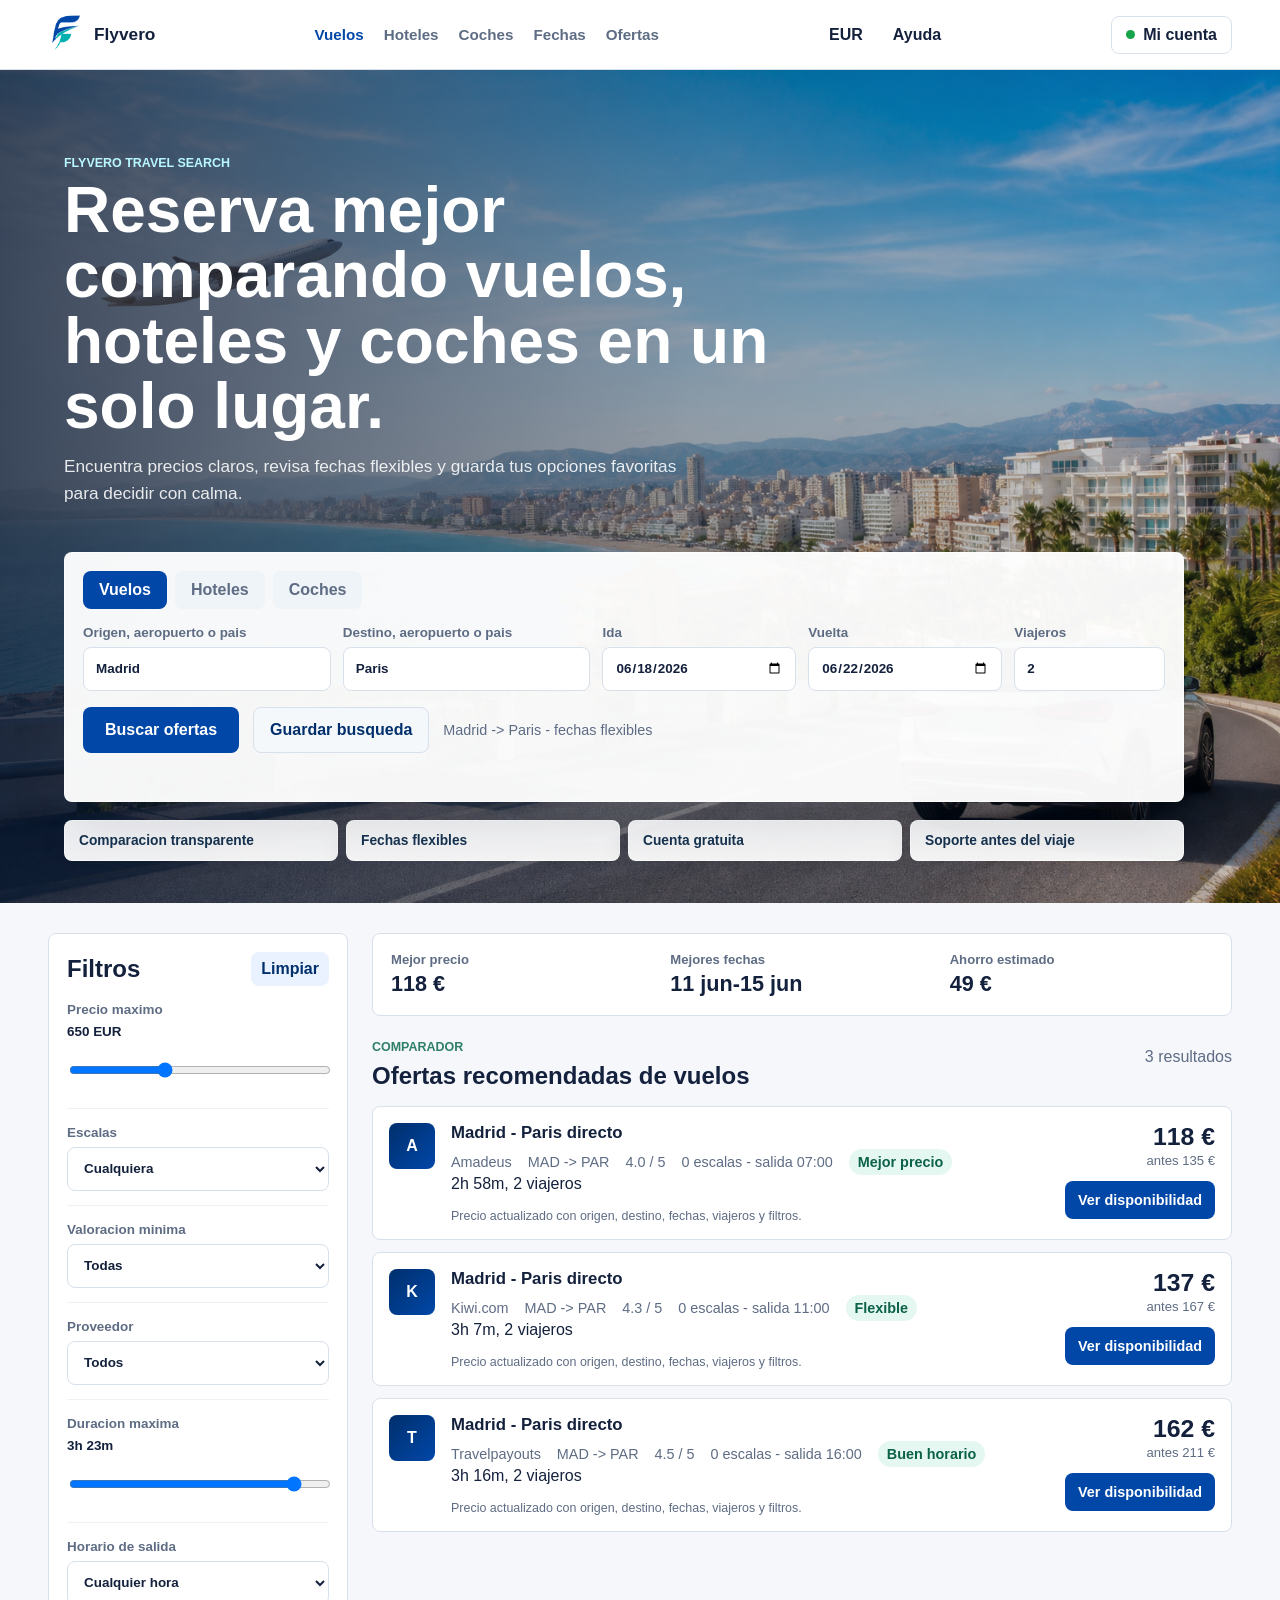
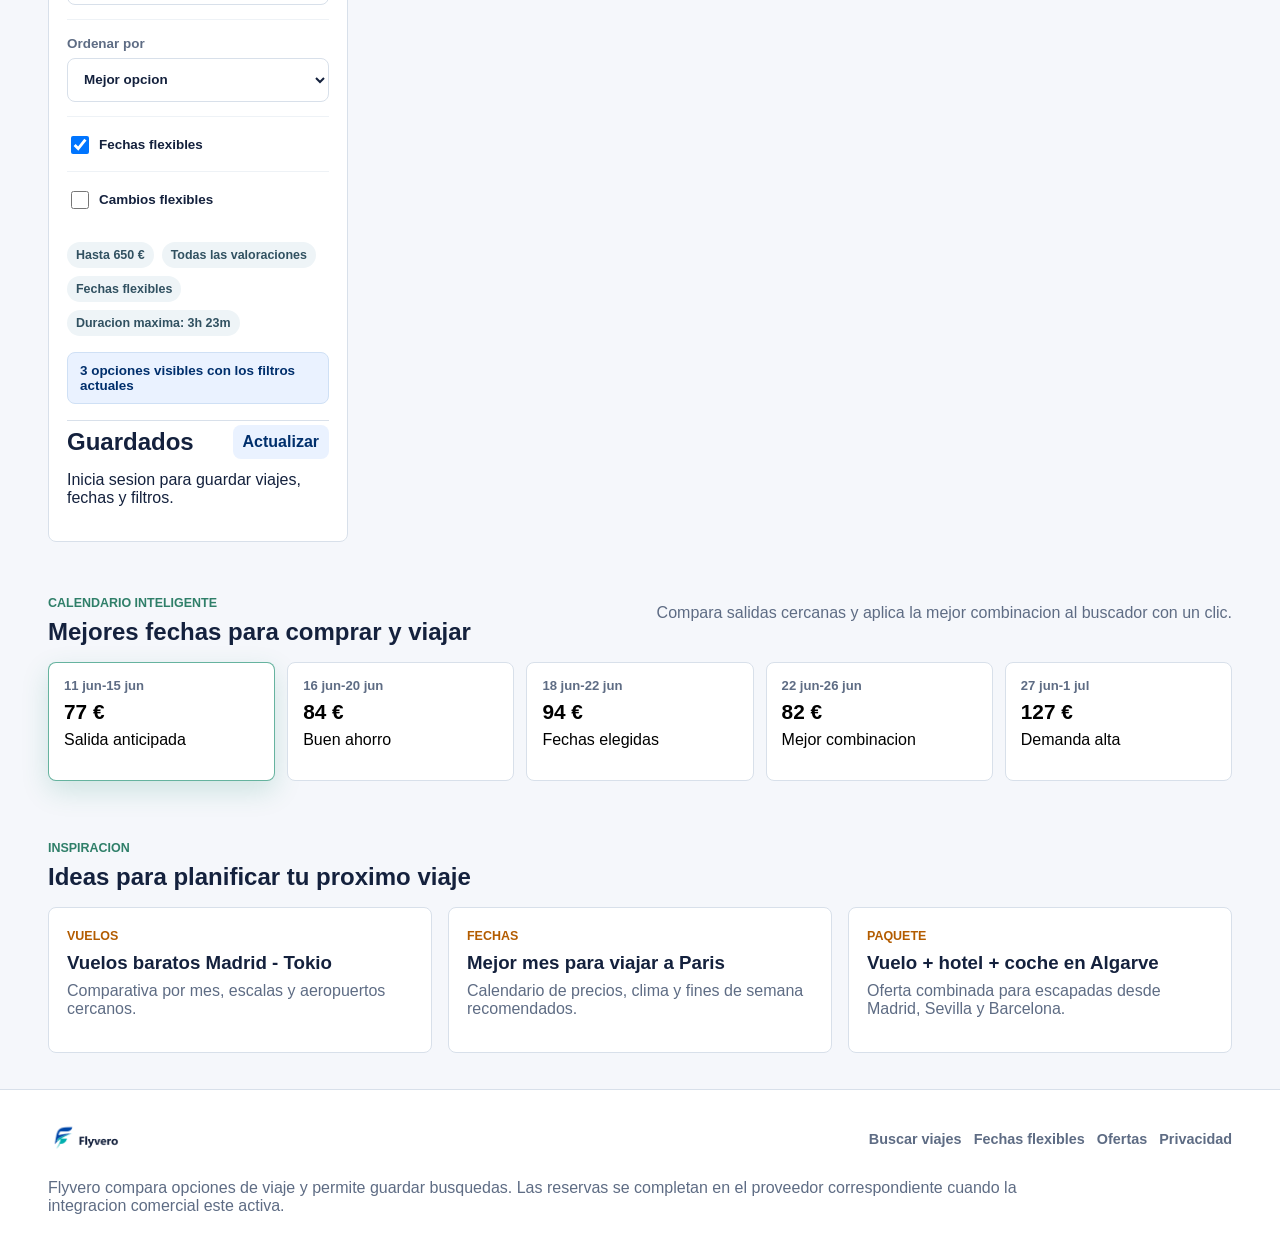
==== Web Vuelos, coches, hoteles/index.html @ 0cff1429 "Add files via upload" ====
<!doctype html>
<html lang="es">
  <head>
    <meta charset="UTF-8" />
    <meta name="viewport" content="width=device-width, initial-scale=1.0" />
    <meta
      name="description"
      content="Flyvero compara vuelos, hoteles y coches para encontrar buenas fechas, precios claros y opciones flexibles desde Espana."
    />
    <title>Flyvero | Vuelos, hoteles y coches</title>
    <link rel="icon" href="assets/flyvero-mark.png" type="image/png" />
    <link rel="stylesheet" href="styles.css" />
  </head>
  <body>
    <header class="app-header">
      <a class="brand" href="#" aria-label="Flyvero inicio">
        <img class="brand-mark-img" src="assets/flyvero-mark.png" alt="" aria-hidden="true" />
        <span>Flyvero</span>
      </a>
      <nav class="top-nav" aria-label="Navegacion principal">
        <a href="#buscador" data-nav-product="flight">Vuelos</a>
        <a href="#buscador" data-nav-product="hotel">Hoteles</a>
        <a href="#buscador" data-nav-product="car">Coches</a>
        <a href="#fechas">Fechas</a>
        <a href="#guias">Ofertas</a>
      </nav>
      <div class="header-tools" aria-label="Opciones">
        <button class="header-tool" type="button">EUR</button>
        <button class="header-tool" type="button">Ayuda</button>
      </div>
      <div class="auth-actions" id="authActions">
        <button class="account-button" type="button" id="loginOpen" aria-label="Abrir mi cuenta">
          <span class="account-dot"></span>
          Mi cuenta
        </button>
        <button class="partner-link auth-button" type="button" id="registerOpen" hidden>Crear cuenta</button>
      </div>
      <div class="user-menu" id="userMenu" hidden>
        <span id="userName"></span>
        <button class="ghost-button" type="button" id="logoutButton">Salir</button>
      </div>
    </header>

    <main>
      <section class="search-hero" id="buscador">
        <img src="assets/travel-hero.png" alt="Vista de viaje con ciudad costera, aeropuerto y carretera" />
        <div class="hero-overlay">
          <p class="eyebrow">Flyvero Travel Search</p>
          <h1>Reserva mejor comparando vuelos, hoteles y coches en un solo lugar.</h1>
          <p class="hero-copy">
            Encuentra precios claros, revisa fechas flexibles y guarda tus opciones favoritas para decidir con calma.
          </p>
        </div>

        <form class="search-panel" id="searchForm">
          <div class="trip-tabs" role="tablist" aria-label="Tipo de busqueda">
            <button class="tab active" type="button" data-product="flight">Vuelos</button>
            <button class="tab" type="button" data-product="hotel">Hoteles</button>
            <button class="tab" type="button" data-product="car">Coches</button>
          </div>

          <div class="form-grid">
            <label>
              Origen, aeropuerto o pais
              <span class="field-wrap">
                <input id="origin" name="origin" value="Madrid" autocomplete="off" list="cityOptions" />
                <span class="suggestions" id="originSuggestions"></span>
              </span>
            </label>
            <label>
              Destino, aeropuerto o pais
              <span class="field-wrap">
                <input id="destination" name="destination" value="Paris" autocomplete="off" list="cityOptions" />
                <span class="suggestions" id="destinationSuggestions"></span>
              </span>
            </label>
            <label>
              Ida
              <input id="startDate" name="startDate" type="date" value="2026-06-18" />
            </label>
            <label>
              Vuelta
              <input id="endDate" name="endDate" type="date" value="2026-06-22" />
            </label>
            <label>
              Viajeros
              <input id="travelers" name="travelers" type="number" min="1" max="8" value="2" />
            </label>
          </div>

          <div class="form-actions">
            <button class="primary-button" type="submit">Buscar ofertas</button>
            <button class="secondary-button" type="button" id="saveSearchButton">Guardar busqueda</button>
            <span id="searchHint">Con fechas flexibles activadas</span>
          </div>
          <p class="form-message" id="formMessage"></p>
          <datalist id="cityOptions"></datalist>
        </form>

        <div class="trust-strip" aria-label="Ventajas de Flyvero">
          <span>Comparacion transparente</span>
          <span>Fechas flexibles</span>
          <span>Cuenta gratuita</span>
          <span>Soporte antes del viaje</span>
        </div>
      </section>

      <section class="workspace">
        <aside class="filters" aria-label="Filtros">
          <div class="filter-head">
            <h2>Filtros</h2>
            <button id="resetFilters" type="button">Limpiar</button>
          </div>

          <label class="range-label">
            Precio maximo
            <strong><span id="priceValue">650</span> EUR</strong>
            <input id="maxPrice" type="range" min="80" max="1200" value="650" step="10" />
          </label>

          <label>
            Escalas
            <select id="stops">
              <option value="any">Cualquiera</option>
              <option value="0">Directo</option>
              <option value="1">Max. 1 escala</option>
            </select>
          </label>

          <label>
            Valoracion minima
            <select id="rating">
              <option value="0">Todas</option>
              <option value="4">4.0+</option>
              <option value="4.5">4.5+</option>
            </select>
          </label>

          <label>
            Proveedor
            <select id="providerFilter">
              <option value="any">Todos</option>
            </select>
          </label>

          <label class="range-label">
            <span id="durationLabel">Duracion maxima</span>
            <strong><span id="durationValue">--</span></strong>
            <input id="maxDuration" type="range" min="1" max="600" value="600" step="5" />
          </label>

          <label id="timeFilterWrap">
            Horario de salida
            <select id="timeOfDay">
              <option value="any">Cualquier hora</option>
              <option value="morning">Manana</option>
              <option value="afternoon">Tarde</option>
              <option value="evening">Noche</option>
            </select>
          </label>

          <label>
            Ordenar por
            <select id="sortBy">
              <option value="smart">Mejor opcion</option>
              <option value="price">Precio</option>
              <option value="rating">Valoracion</option>
              <option value="duration">Duracion</option>
            </select>
          </label>

          <label class="check-row">
            <input id="flexDates" type="checkbox" checked />
            Fechas flexibles
          </label>

          <label class="check-row">
            <input id="flexiblePolicy" type="checkbox" />
            <span id="policyLabel">Solo cambios flexibles</span>
          </label>

          <div class="active-filters" id="activeFilters"></div>
          <div class="filter-status" id="filterStatus">Mostrando todas las opciones</div>

          <div class="saved-panel">
            <div class="filter-head">
              <h2>Guardados</h2>
              <button id="refreshSaved" type="button">Actualizar</button>
            </div>
            <div class="saved-list" id="savedList">
              <p>Inicia sesion para guardar viajes, fechas y filtros.</p>
            </div>
          </div>
        </aside>

        <section class="results-area" aria-live="polite">
          <div class="summary-strip">
            <div>
              <span class="summary-label">Mejor precio</span>
              <strong id="bestPrice">--</strong>
            </div>
            <div>
              <span class="summary-label">Mejores fechas</span>
              <strong id="bestDates">--</strong>
            </div>
            <div>
              <span class="summary-label">Ahorro estimado</span>
              <strong id="saving">--</strong>
            </div>
          </div>

          <div class="section-title">
            <div>
              <p class="eyebrow">Comparador</p>
              <h2 id="resultTitle">Ofertas recomendadas</h2>
            </div>
            <p id="resultCount"></p>
          </div>

          <div class="results-list" id="resultsList"></div>
        </section>
      </section>

      <section class="date-lab" id="fechas">
        <div class="section-title">
          <div>
            <p class="eyebrow">Calendario inteligente</p>
            <h2>Mejores fechas para comprar y viajar</h2>
          </div>
          <p>Compara salidas cercanas y aplica la mejor combinacion al buscador con un clic.</p>
        </div>
        <div class="date-grid" id="dateGrid"></div>
      </section>

      <section class="seo-lab" id="guias">
        <div class="section-title">
          <div>
            <p class="eyebrow">Inspiracion</p>
            <h2>Ideas para planificar tu proximo viaje</h2>
          </div>
        </div>
        <div class="guide-grid">
          <article>
            <span>Vuelos</span>
            <h3>Vuelos baratos Madrid - Tokio</h3>
            <p>Comparativa por mes, escalas y aeropuertos cercanos.</p>
          </article>
          <article>
            <span>Fechas</span>
            <h3>Mejor mes para viajar a Paris</h3>
            <p>Calendario de precios, clima y fines de semana recomendados.</p>
          </article>
          <article>
            <span>Paquete</span>
            <h3>Vuelo + hotel + coche en Algarve</h3>
            <p>Oferta combinada para escapadas desde Madrid, Sevilla y Barcelona.</p>
          </article>
        </div>
      </section>
    </main>

    <footer class="site-footer" id="legal">
      <div class="footer-brand">
        <img class="footer-logo" src="assets/flyvero-logo.png" alt="Flyvero" />
      </div>
      <div class="footer-links">
        <a href="#buscador">Buscar viajes</a>
        <a href="#fechas">Fechas flexibles</a>
        <a href="#guias">Ofertas</a>
        <a href="#legal">Privacidad</a>
      </div>
      <p>
        Flyvero compara opciones de viaje y permite guardar busquedas. Las reservas se completan en el proveedor
        correspondiente cuando la integracion comercial este activa.
      </p>
    </footer>

    <div class="modal-backdrop" id="authModal" hidden>
      <section class="auth-modal" role="dialog" aria-modal="true" aria-labelledby="authTitle">
        <button class="modal-close" type="button" id="authClose" aria-label="Cerrar">X</button>
        <h2 id="authTitle">Entrar</h2>
        <p class="auth-copy">Accede solo si quieres guardar busquedas o recuperar tus viajes mas adelante.</p>
        <div class="auth-tabs">
          <button class="auth-tab active" type="button" data-auth-mode="login">Entrar</button>
          <button class="auth-tab" type="button" data-auth-mode="register">Crear cuenta</button>
        </div>
        <form id="authForm">
          <label id="nameField" hidden>
            Nombre
            <input id="authName" autocomplete="name" />
          </label>
          <label>
            Email
            <input id="authEmail" type="email" autocomplete="email" required />
          </label>
          <label>
            Contrasena
            <input id="authPassword" type="password" autocomplete="current-password" minlength="8" required />
          </label>
          <button class="primary-button" type="submit" id="authSubmit">Entrar</button>
          <p class="form-message" id="authMessage"></p>
        </form>
      </section>
    </div>

    <script src="app.js"></script>
  </body>
</html>
---- Web Vuelos, coches, hoteles/styles.css ----
:root {
  --ink: #14213d;
  --muted: #5e6c84;
  --line: #d8e0ea;
  --paper: #f5f7fb;
  --panel: #ffffff;
  --blue: #0047a8;
  --blue-dark: #002f6c;
  --green: #008060;
  --amber: #b35c00;
  --shadow: 0 18px 55px rgba(20, 33, 61, 0.14);
}

* {
  box-sizing: border-box;
}

body {
  margin: 0;
  font-family: Inter, Segoe UI, Roboto, Arial, sans-serif;
  color: var(--ink);
  background: var(--paper);
  overflow-x: hidden;
}

button,
input,
select {
  font: inherit;
}

a {
  color: inherit;
  text-decoration: none;
}

.app-header {
  position: sticky;
  top: 0;
  z-index: 20;
  display: flex;
  align-items: center;
  justify-content: space-between;
  gap: 18px;
  padding: 12px clamp(18px, 4vw, 48px);
  background: rgba(255, 255, 255, 0.94);
  border-bottom: 1px solid var(--line);
  backdrop-filter: blur(14px);
}

.brand {
  display: inline-flex;
  align-items: center;
  gap: 10px;
  font-weight: 900;
  font-size: 1.08rem;
  flex: 0 0 auto;
}

.brand-mark-img {
  display: block;
  width: 36px;
  height: 45px;
  object-fit: contain;
}

.footer-logo {
  display: block;
  width: 150px;
  height: auto;
}

.top-nav {
  display: flex;
  gap: 20px;
  color: var(--muted);
  font-size: 0.95rem;
  font-weight: 800;
  min-width: 0;
}

.top-nav a:hover {
  color: var(--blue-dark);
}

.top-nav a.active {
  color: var(--blue);
}

.partner-link,
.auth-button {
  color: var(--blue-dark);
  font-weight: 700;
}

.header-tools,
.auth-actions,
.user-menu {
  display: flex;
  align-items: center;
  gap: 8px;
}

.header-tool {
  min-height: 36px;
  padding: 0 10px;
  color: var(--ink);
  background: transparent;
  border: 1px solid transparent;
  border-radius: 8px;
  cursor: pointer;
  font-weight: 800;
}

.header-tool:hover,
.account-button:hover,
.ghost-button:hover {
  background: #eef4f7;
  border-color: var(--line);
}

.auth-button,
.account-button,
.ghost-button,
.secondary-button {
  min-height: 38px;
  border: 1px solid var(--line);
  border-radius: 8px;
  background: #fff;
  cursor: pointer;
  font-weight: 800;
}

.account-button {
  display: inline-flex;
  align-items: center;
  gap: 8px;
  padding: 0 14px;
  color: var(--ink);
  background: #fff;
}

.account-dot {
  width: 9px;
  height: 9px;
  background: #16a34a;
  border-radius: 999px;
}

.auth-button {
  padding: 0 12px;
  background: #e8f2fb;
  border-color: #cfe2f5;
}

.ghost-button {
  padding: 0 12px;
  color: var(--blue-dark);
}

.secondary-button {
  min-height: 46px;
  padding: 0 16px;
  color: var(--blue-dark);
  background: #f4f8fb;
}

.search-hero {
  position: relative;
  min-height: 620px;
  overflow-x: hidden;
  overflow-y: visible;
  display: grid;
  align-items: end;
  padding: 86px clamp(18px, 5vw, 72px) 42px;
}

.search-hero > img {
  position: absolute;
  inset: 0;
  width: 100%;
  height: 100%;
  object-fit: cover;
}

.search-hero::after {
  content: "";
  position: absolute;
  inset: 0;
  background: linear-gradient(90deg, rgba(4, 20, 45, 0.78), rgba(4, 20, 45, 0.36) 54%, rgba(4, 20, 45, 0.14));
}

.hero-overlay,
.search-panel {
  position: relative;
  z-index: 3;
}

.hero-overlay {
  max-width: 760px;
  color: #fff;
  margin-bottom: 28px;
}

.eyebrow {
  margin: 0 0 8px;
  color: #2f7f69;
  font-weight: 800;
  letter-spacing: 0;
  text-transform: uppercase;
  font-size: 0.78rem;
}

.hero-overlay .eyebrow {
  color: #b8f7ff;
}

h1,
h2,
h3,
p {
  margin-top: 0;
}

h1 {
  margin-bottom: 14px;
  font-size: clamp(2.1rem, 5vw, 4.35rem);
  line-height: 1.02;
  letter-spacing: 0;
}

.hero-copy {
  max-width: 620px;
  color: rgba(255, 255, 255, 0.88);
  font-size: 1.08rem;
  line-height: 1.55;
}

.search-panel {
  width: min(1120px, 100%);
  background: rgba(255, 255, 255, 0.96);
  border: 1px solid rgba(255, 255, 255, 0.62);
  border-radius: 8px;
  box-shadow: var(--shadow);
  padding: 18px;
  isolation: isolate;
}

.search-panel:focus-within {
  z-index: 120;
}

.trip-tabs {
  display: flex;
  gap: 8px;
  margin-bottom: 16px;
}

.tab,
.filter-head button,
.primary-button {
  border: 0;
  cursor: pointer;
  border-radius: 8px;
  font-weight: 800;
}

.tab {
  padding: 10px 16px;
  color: var(--muted);
  background: #eef4f7;
}

.tab.active {
  color: #fff;
  background: var(--blue);
}

.trust-strip {
  position: relative;
  z-index: 1;
  width: min(1120px, 100%);
  display: grid;
  grid-template-columns: repeat(4, 1fr);
  gap: 8px;
  margin-top: 18px;
  color: #16324f;
}

.trust-strip span {
  padding: 12px 14px;
  background: rgba(255, 255, 255, 0.94);
  border: 1px solid rgba(255, 255, 255, 0.68);
  border-radius: 8px;
  box-shadow: 0 10px 26px rgba(4, 20, 45, 0.12);
  font-size: 0.86rem;
  font-weight: 900;
}

.form-grid {
  display: grid;
  grid-template-columns: minmax(150px, 1.15fr) minmax(150px, 1.15fr) minmax(130px, 0.9fr) minmax(130px, 0.9fr) minmax(95px, 0.7fr);
  gap: 12px;
}

label {
  display: grid;
  gap: 7px;
  color: var(--muted);
  font-size: 0.84rem;
  font-weight: 800;
}

input,
select {
  width: 100%;
  min-height: 44px;
  padding: 10px 12px;
  color: var(--ink);
  background: #fff;
  border: 1px solid var(--line);
  border-radius: 8px;
}

.field-wrap {
  position: relative;
  display: block;
}

.suggestions {
  position: absolute;
  top: calc(100% + 6px);
  left: 0;
  z-index: 100;
  display: none;
  overflow: hidden;
  width: min(560px, calc(100vw - 36px));
  max-height: 360px;
  background: #fff;
  border: 1px solid var(--line);
  border-radius: 8px;
  box-shadow: 0 18px 45px rgba(23, 32, 42, 0.18);
}

.suggestions.open {
  display: grid;
}

.suggestion-head {
  display: grid;
  gap: 4px;
  padding: 14px 16px;
  background: #f7faff;
  border-bottom: 1px solid var(--line);
}

.suggestion-head strong {
  color: var(--ink);
  font-size: 0.95rem;
}

.suggestion-head span {
  color: var(--muted);
  font-size: 0.8rem;
  font-weight: 700;
}

.suggestion-list {
  display: grid;
  overflow: auto;
  max-height: 260px;
}

.suggestion-button {
  display: grid;
  grid-template-columns: 38px 1fr auto;
  align-items: center;
  gap: 12px;
  width: 100%;
  padding: 12px 14px;
  color: var(--ink);
  text-align: left;
  background: #fff;
  border: 0;
  border-bottom: 1px solid #edf2f5;
  cursor: pointer;
}

.suggestion-button:last-child {
  border-bottom: 0;
}

.suggestion-button:hover,
.suggestion-button:focus {
  background: #eef5ff;
  outline: none;
}

.suggestion-icon {
  display: grid;
  width: 38px;
  height: 38px;
  place-items: center;
  color: #fff;
  background: linear-gradient(135deg, var(--blue), #00a6a6);
  border-radius: 8px;
  font-weight: 900;
}

.suggestion-main {
  display: grid;
  gap: 3px;
  min-width: 0;
}

.suggestion-title {
  overflow: hidden;
  color: var(--ink);
  font-weight: 900;
  text-overflow: ellipsis;
  white-space: nowrap;
}

.suggestion-meta,
.suggestion-sub {
  color: var(--muted);
  font-size: 0.78rem;
  font-weight: 700;
}

.suggestion-sub {
  overflow: hidden;
  text-overflow: ellipsis;
  white-space: nowrap;
}

.suggestion-code {
  align-self: center;
  color: var(--blue-dark);
  background: #eaf2ff;
  border-radius: 999px;
  padding: 6px 8px;
  font-size: 0.78rem;
  font-weight: 900;
}

.suggestion-empty {
  padding: 16px;
  color: var(--muted);
  font-weight: 700;
}

.form-actions {
  display: flex;
  align-items: center;
  justify-content: flex-start;
  gap: 14px;
  margin-top: 16px;
  flex-wrap: wrap;
}

.form-message {
  min-height: 20px;
  margin: 10px 0 0;
  color: #9b3d16;
  font-size: 0.9rem;
  font-weight: 700;
}

.form-message.ok {
  color: #1f6f50;
}

.primary-button {
  min-height: 46px;
  padding: 0 22px;
  color: #fff;
  background: var(--blue);
}

.primary-button:hover,
.deal-button:hover {
  background: var(--blue-dark);
}

#searchHint {
  color: var(--muted);
  font-size: 0.9rem;
}

.workspace {
  display: grid;
  grid-template-columns: 300px 1fr;
  gap: 24px;
  padding: 30px clamp(18px, 4vw, 48px);
  align-items: start;
}

.filters,
.summary-strip,
.result-card,
.guide-grid article {
  background: var(--panel);
  border: 1px solid var(--line);
  border-radius: 8px;
}

.filters {
  position: sticky;
  top: 82px;
  display: grid;
  gap: 16px;
  padding: 18px;
}

.filters label {
  padding-bottom: 14px;
  border-bottom: 1px solid #eef2f6;
}

.filters label:last-of-type {
  border-bottom: 0;
}

.filter-head,
.section-title,
.result-main,
.result-meta,
.result-actions,
.summary-strip {
  display: flex;
  align-items: center;
  justify-content: space-between;
  gap: 16px;
}

.filter-head h2,
.section-title h2 {
  margin: 0;
}

.filter-head button {
  color: var(--blue-dark);
  background: #eaf2ff;
  padding: 8px 10px;
}

.range-label strong {
  color: var(--ink);
}

.check-row {
  display: flex;
  grid-template-columns: auto 1fr;
  align-items: center;
  color: var(--ink);
  padding-bottom: 0;
  border-bottom: 0;
}

.check-row input {
  width: 18px;
  min-height: 18px;
}

.active-filters {
  display: flex;
  flex-wrap: wrap;
  gap: 8px;
}

.filter-pill {
  color: #315161;
  background: #eef4f7;
  border-radius: 999px;
  padding: 6px 9px;
  font-size: 0.78rem;
  font-weight: 800;
}

.filter-status {
  color: var(--blue-dark);
  background: #eaf2ff;
  border: 1px solid #cfe0f5;
  border-radius: 8px;
  padding: 10px 12px;
  font-size: 0.84rem;
  font-weight: 900;
}

.is-disabled {
  opacity: 0.48;
}

.saved-panel {
  display: grid;
  gap: 12px;
  padding-top: 4px;
  border-top: 1px solid var(--line);
}

.saved-list {
  display: grid;
  gap: 8px;
}

.saved-item {
  display: grid;
  gap: 5px;
  padding: 10px;
  background: #f8fbfc;
  border: 1px solid var(--line);
  border-radius: 8px;
}

.saved-item strong {
  font-size: 0.9rem;
}

.saved-item span {
  color: var(--muted);
  font-size: 0.78rem;
  font-weight: 700;
}

.saved-actions {
  display: flex;
  gap: 8px;
}

.saved-actions button {
  min-height: 30px;
  padding: 0 8px;
  border: 1px solid var(--line);
  border-radius: 7px;
  background: #fff;
  cursor: pointer;
  font-size: 0.78rem;
  font-weight: 800;
}

.results-area {
  min-width: 0;
}

.summary-strip {
  display: grid;
  grid-template-columns: repeat(3, 1fr);
  padding: 18px;
  margin-bottom: 24px;
}

.summary-label {
  display: block;
  color: var(--muted);
  font-size: 0.82rem;
  font-weight: 800;
}

.summary-strip strong {
  display: block;
  margin-top: 4px;
  font-size: 1.35rem;
}

.section-title {
  margin-bottom: 16px;
}

.section-title > p,
#resultCount {
  color: var(--muted);
}

.results-list {
  display: grid;
  gap: 12px;
}

.result-card {
  display: grid;
  grid-template-columns: 1fr auto;
  gap: 16px;
  padding: 16px;
  transition: transform 150ms ease, box-shadow 150ms ease, border-color 150ms ease;
}

.result-card:hover {
  border-color: rgba(11, 107, 203, 0.35);
  box-shadow: 0 14px 34px rgba(23, 32, 42, 0.1);
  transform: translateY(-1px);
}

.result-card.empty {
  display: block;
}

.result-main {
  align-items: flex-start;
  justify-content: flex-start;
}

.provider-badge {
  display: grid;
  width: 46px;
  height: 46px;
  flex: 0 0 46px;
  place-items: center;
  color: #fff;
  background: linear-gradient(135deg, var(--blue-dark), var(--blue));
  border-radius: 8px;
  font-weight: 900;
}

.result-card h3 {
  margin-bottom: 6px;
  font-size: 1.05rem;
}

.result-meta {
  justify-content: flex-start;
  flex-wrap: wrap;
  color: var(--muted);
  font-size: 0.9rem;
}

.tag {
  color: #0c6248;
  background: #e5f7f1;
  border-radius: 999px;
  padding: 5px 9px;
  font-weight: 800;
}

.price {
  text-align: right;
}

.price strong {
  display: block;
  font-size: 1.55rem;
}

.price span {
  color: var(--muted);
  font-size: 0.82rem;
}

.result-actions {
  margin-top: 12px;
  justify-content: flex-end;
}

.deal-button {
  display: inline-flex;
  align-items: center;
  min-height: 38px;
  padding: 0 13px;
  color: #fff;
  background: var(--blue);
  border-radius: 8px;
  font-size: 0.9rem;
  font-weight: 800;
}

.demo-note {
  display: block;
  margin-top: 7px;
  color: var(--muted);
  font-size: 0.78rem;
}

.date-lab,
.seo-lab {
  padding: 24px clamp(18px, 4vw, 48px) 36px;
}

.date-grid {
  display: grid;
  grid-template-columns: repeat(5, minmax(135px, 1fr));
  gap: 12px;
}

.date-cell {
  padding: 15px;
  background: #fff;
  border: 1px solid var(--line);
  border-radius: 8px;
  text-align: left;
  cursor: pointer;
}

.date-cell.best {
  border-color: rgba(0, 128, 96, 0.6);
  box-shadow: 0 10px 28px rgba(0, 128, 96, 0.16);
}

.date-cell span {
  display: block;
  color: var(--muted);
  font-size: 0.82rem;
  font-weight: 800;
}

.date-cell strong {
  display: block;
  margin: 7px 0;
  font-size: 1.3rem;
}

.guide-grid {
  display: grid;
  grid-template-columns: repeat(3, 1fr);
  gap: 16px;
}

.guide-grid article {
  padding: 18px;
}

.guide-grid span {
  color: var(--amber);
  font-size: 0.78rem;
  font-weight: 900;
  text-transform: uppercase;
}

.guide-grid h3 {
  margin: 8px 0;
}

.guide-grid p,
.site-footer {
  color: var(--muted);
}

.site-footer {
  display: grid;
  grid-template-columns: auto 1fr;
  gap: 18px 32px;
  align-items: center;
  padding: 28px clamp(18px, 4vw, 48px) 42px;
  border-top: 1px solid var(--line);
  background: #fff;
}

.site-footer p {
  grid-column: 1 / -1;
  max-width: 980px;
  margin-bottom: 0;
}

.footer-brand,
.footer-links {
  display: flex;
  align-items: center;
  gap: 12px;
}

.footer-brand strong {
  font-size: 1.05rem;
}

.footer-links {
  justify-content: flex-end;
  flex-wrap: wrap;
  color: var(--muted);
  font-size: 0.9rem;
  font-weight: 800;
}

.modal-backdrop {
  position: fixed;
  inset: 0;
  z-index: 50;
  display: grid;
  place-items: center;
  padding: 18px;
  background: rgba(13, 25, 35, 0.52);
}

.modal-backdrop[hidden],
[hidden] {
  display: none !important;
}

.auth-modal {
  position: relative;
  width: min(430px, 100%);
  display: grid;
  gap: 14px;
  padding: 22px;
  background: #fff;
  border-radius: 8px;
  box-shadow: var(--shadow);
}

.auth-copy {
  margin: -4px 0 0;
  color: var(--muted);
  line-height: 1.45;
}

.modal-close {
  position: absolute;
  top: 10px;
  right: 10px;
  width: 34px;
  height: 34px;
  border: 1px solid var(--line);
  border-radius: 8px;
  background: #fff;
  cursor: pointer;
  font-weight: 900;
}

.auth-tabs {
  display: grid;
  grid-template-columns: repeat(2, 1fr);
  gap: 8px;
}

.auth-tab {
  min-height: 40px;
  border: 1px solid var(--line);
  border-radius: 8px;
  background: #f4f8fb;
  cursor: pointer;
  font-weight: 900;
}

.auth-tab.active {
  color: #fff;
  background: var(--blue);
  border-color: var(--blue);
}

#authForm {
  display: grid;
  gap: 12px;
}

@media (max-width: 920px) {
  .app-header {
    gap: 12px;
  }

  .top-nav {
    order: 3;
    width: 100%;
    overflow-x: auto;
    padding: 4px 0 2px;
    scrollbar-width: none;
  }

  .top-nav::-webkit-scrollbar {
    display: none;
  }

  .header-tools {
    display: none;
  }

  .search-hero {
    min-height: auto;
    padding-top: 54px;
  }

  .workspace,
  .summary-strip,
  .guide-grid {
    grid-template-columns: 1fr;
  }

  .form-grid {
    grid-template-columns: repeat(2, minmax(0, 1fr));
  }

  .filters {
    position: static;
  }

  .date-grid {
    grid-template-columns: repeat(2, minmax(0, 1fr));
  }

  .trust-strip,
  .site-footer {
    grid-template-columns: 1fr;
  }

  .footer-links {
    justify-content: flex-start;
  }
}

@media (max-width: 620px) {
  .app-header {
    flex-wrap: wrap;
    padding-inline: 14px;
    gap: 10px;
  }

  .brand {
    font-size: 1rem;
  }

  .brand-mark-img {
    width: 32px;
    height: 40px;
  }

  .auth-actions,
  .user-menu {
    margin-left: auto;
  }

  .account-button {
    min-height: 34px;
    padding-inline: 10px;
    font-size: 0.88rem;
  }

  .partner-link {
    display: none;
  }

  .search-hero {
    padding: 34px 14px 22px;
  }

  h1 {
    font-size: 2.12rem;
    line-height: 1.07;
  }

  .hero-copy {
    font-size: 1rem;
  }

  .trip-tabs {
    display: grid;
    grid-template-columns: repeat(3, 1fr);
  }

  .tab {
    padding-inline: 8px;
  }

  .search-panel {
    padding: 14px;
  }

  .form-grid,
  .trust-strip,
  .summary-strip,
  .guide-grid {
    grid-template-columns: 1fr;
  }

  .suggestions {
    width: calc(100vw - 28px);
    max-height: 72vh;
  }

  .suggestion-button {
    grid-template-columns: 34px 1fr;
  }

  .suggestion-code {
    grid-column: 2;
    justify-self: start;
  }

  .form-actions {
    gap: 10px;
  }

  .primary-button,
  .secondary-button {
    width: 100%;
    justify-content: center;
    text-align: center;
  }

  #searchHint {
    width: 100%;
  }

  .workspace,
  .date-lab,
  .seo-lab,
  .site-footer {
    padding-inline: 14px;
  }

  .section-title {
    align-items: flex-start;
    display: grid;
  }

  .form-actions,
  .result-card,
  .result-main {
    display: grid;
    grid-template-columns: 1fr;
  }

  .price,
  .result-actions {
    text-align: left;
    justify-content: flex-start;
  }

  .date-grid {
    grid-template-columns: 1fr;
  }

  .auth-modal {
    max-height: calc(100vh - 28px);
    overflow: auto;
    padding: 18px;
  }
}

@media (max-width: 390px) {
  .brand span {
    display: none;
  }

  .top-nav {
    gap: 14px;
    font-size: 0.88rem;
  }

  h1 {
    font-size: 1.82rem;
  }

  .trip-tabs {
    gap: 6px;
  }

  .tab {
    font-size: 0.88rem;
  }
}
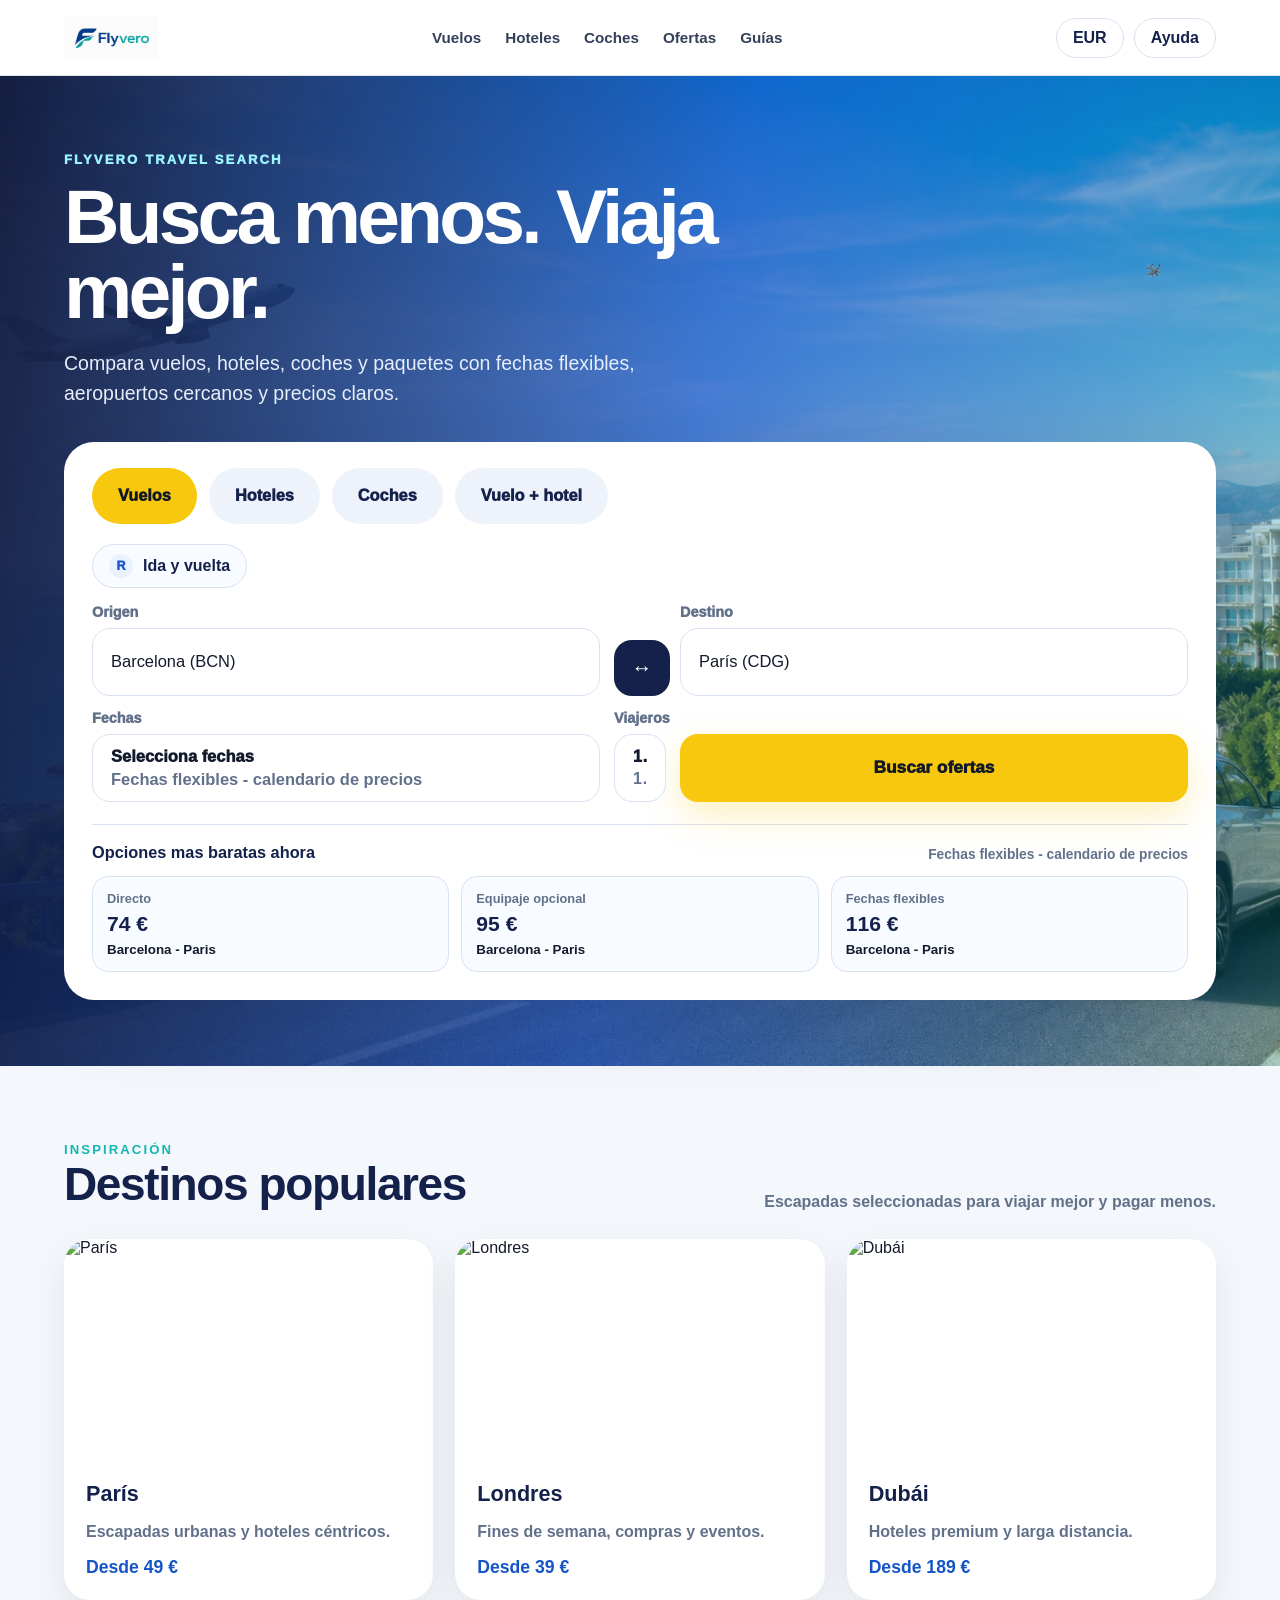
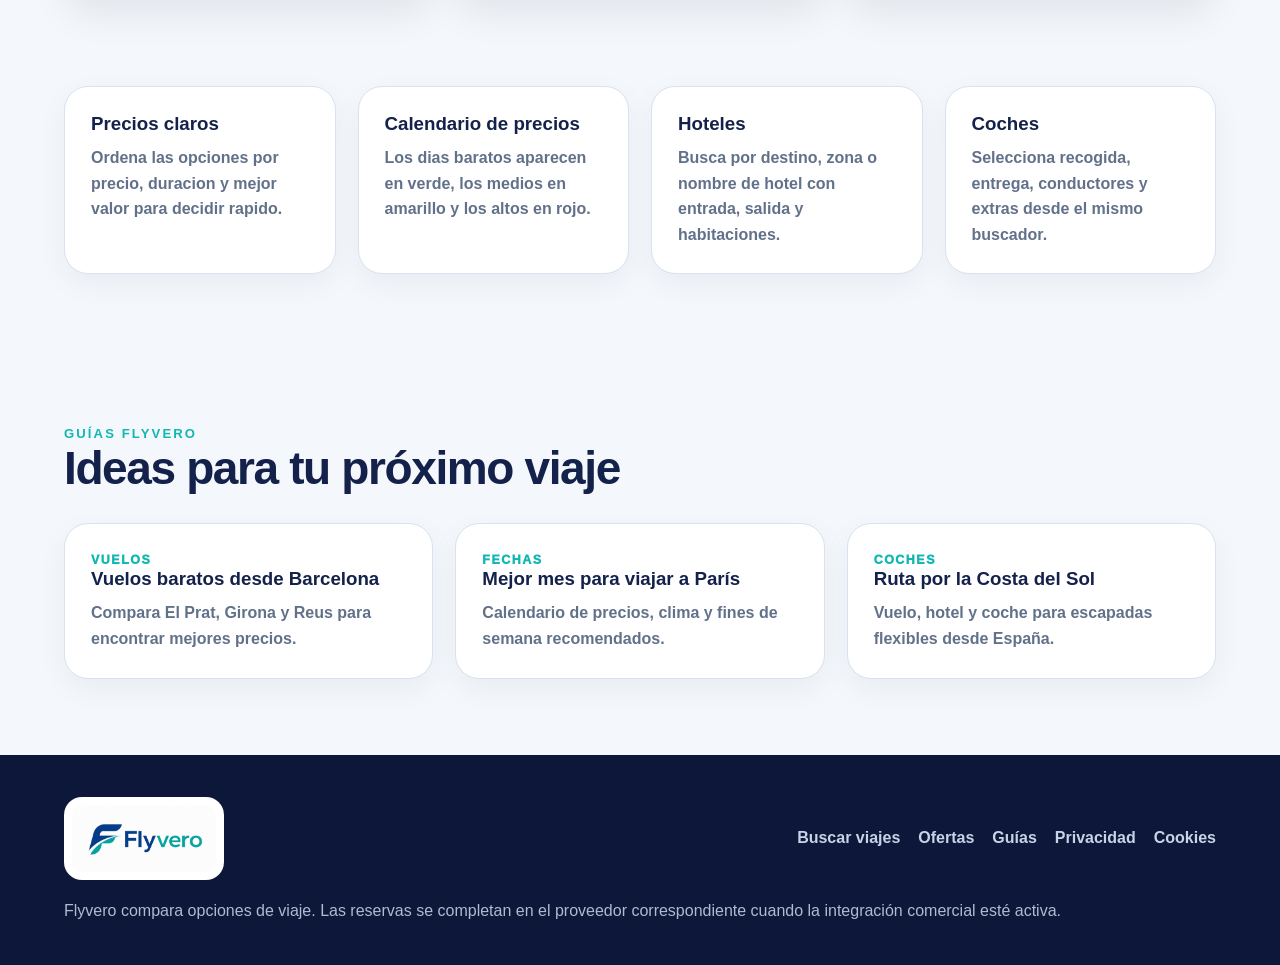
==== commit 73f9f82d: "Add files via upload" ====
--- a/Web Vuelos, coches, hoteles/index.html
+++ b/Web Vuelos, coches, hoteles/index.html
@@ -1,308 +1,190 @@
 <!doctype html>
 <html lang="es">
-  <head>
-    <meta charset="UTF-8" />
-    <meta name="viewport" content="width=device-width, initial-scale=1.0" />
-    <meta
-      name="description"
-      content="Flyvero compara vuelos, hoteles y coches para encontrar buenas fechas, precios claros y opciones flexibles desde Espana."
-    />
-    <title>Flyvero | Vuelos, hoteles y coches</title>
-    <link rel="icon" href="assets/flyvero-mark.png" type="image/png" />
-    <link rel="stylesheet" href="styles.css" />
-  </head>
-  <body>
-    <header class="app-header">
-      <a class="brand" href="#" aria-label="Flyvero inicio">
-        <img class="brand-mark-img" src="assets/flyvero-mark.png" alt="" aria-hidden="true" />
-        <span>Flyvero</span>
-      </a>
-      <nav class="top-nav" aria-label="Navegacion principal">
-        <a href="#buscador" data-nav-product="flight">Vuelos</a>
-        <a href="#buscador" data-nav-product="hotel">Hoteles</a>
-        <a href="#buscador" data-nav-product="car">Coches</a>
-        <a href="#fechas">Fechas</a>
-        <a href="#guias">Ofertas</a>
-      </nav>
-      <div class="header-tools" aria-label="Opciones">
-        <button class="header-tool" type="button">EUR</button>
-        <button class="header-tool" type="button">Ayuda</button>
-      </div>
-      <div class="auth-actions" id="authActions">
-        <button class="account-button" type="button" id="loginOpen" aria-label="Abrir mi cuenta">
-          <span class="account-dot"></span>
-          Mi cuenta
-        </button>
-        <button class="partner-link auth-button" type="button" id="registerOpen" hidden>Crear cuenta</button>
-      </div>
-      <div class="user-menu" id="userMenu" hidden>
-        <span id="userName"></span>
-        <button class="ghost-button" type="button" id="logoutButton">Salir</button>
-      </div>
-    </header>
+<head>
+  <meta charset="utf-8" />
+  <meta name="viewport" content="width=device-width, initial-scale=1" />
+  <meta name="description" content="Flyvero compara vuelos, hoteles, coches y paquetes con fechas flexibles, aeropuertos cercanos y ofertas inteligentes." />
+  <title>Flyvero | Vuelos, hoteles y coches al mejor precio</title>
+  <link rel="icon" href="assets/flyvero-mark.png" type="image/png" />
+  <link rel="stylesheet" href="styles.css" />
+</head>
+<body>
+  <header class="site-header">
+    <a class="brand" href="#top" aria-label="Flyvero inicio">
+      <img src="assets/flyvero-logo.png" alt="Flyvero" />
+    </a>
+    <nav class="main-nav" aria-label="Navegación principal">
+      <a href="#search" data-nav-product="flight">Vuelos</a>
+      <a href="#search" data-nav-product="hotel">Hoteles</a>
+      <a href="#search" data-nav-product="car">Coches</a>
+      <a href="results.html">Ofertas</a>
+      <a href="#guides">Guías</a>
+    </nav>
+    <div class="header-actions">
+      <button type="button" class="ghost-btn">EUR</button>
+      <button type="button" class="ghost-btn">Ayuda</button>
+    </div>
+  </header>
 
-    <main>
-      <section class="search-hero" id="buscador">
-        <img src="assets/travel-hero.png" alt="Vista de viaje con ciudad costera, aeropuerto y carretera" />
-        <div class="hero-overlay">
-          <p class="eyebrow">Flyvero Travel Search</p>
-          <h1>Reserva mejor comparando vuelos, hoteles y coches en un solo lugar.</h1>
-          <p class="hero-copy">
-            Encuentra precios claros, revisa fechas flexibles y guarda tus opciones favoritas para decidir con calma.
-          </p>
-        </div>
+  <main id="top">
+    <section class="hero" id="search">
+      <img class="hero-bg" src="assets/travel-hero.png" alt="Costa con avión y coche" />
+      <div class="hero-shade"></div>
+      <img class="plane" src="assets/airplane.gif" alt="" aria-hidden="true" />
 
-        <form class="search-panel" id="searchForm">
-          <div class="trip-tabs" role="tablist" aria-label="Tipo de busqueda">
-            <button class="tab active" type="button" data-product="flight">Vuelos</button>
-            <button class="tab" type="button" data-product="hotel">Hoteles</button>
-            <button class="tab" type="button" data-product="car">Coches</button>
+      <div class="hero-content">
+        <p class="eyebrow">Flyvero Travel Search</p>
+        <h1>Busca menos. Viaja mejor.</h1>
+        <p class="hero-copy">Compara vuelos, hoteles, coches y paquetes con fechas flexibles, aeropuertos cercanos y precios claros.</p>
+
+        <section class="search-card" aria-label="Buscador Flyvero">
+          <div class="product-tabs" role="tablist" aria-label="Tipo de viaje">
+            <button type="button" class="product-tab active" data-product="flight">Vuelos</button>
+            <button type="button" class="product-tab" data-product="hotel">Hoteles</button>
+            <button type="button" class="product-tab" data-product="car">Coches</button>
+            <button type="button" class="product-tab" data-product="package">Vuelo + hotel</button>
           </div>
 
-          <div class="form-grid">
-            <label>
-              Origen, aeropuerto o pais
-              <span class="field-wrap">
-                <input id="origin" name="origin" value="Madrid" autocomplete="off" list="cityOptions" />
-                <span class="suggestions" id="originSuggestions"></span>
-              </span>
-            </label>
-            <label>
-              Destino, aeropuerto o pais
-              <span class="field-wrap">
-                <input id="destination" name="destination" value="Paris" autocomplete="off" list="cityOptions" />
-                <span class="suggestions" id="destinationSuggestions"></span>
-              </span>
-            </label>
-            <label>
-              Ida
-              <input id="startDate" name="startDate" type="date" value="2026-06-18" />
-            </label>
-            <label>
-              Vuelta
-              <input id="endDate" name="endDate" type="date" value="2026-06-22" />
-            </label>
-            <label>
-              Viajeros
-              <input id="travelers" name="travelers" type="number" min="1" max="8" value="2" />
-            </label>
-          </div>
+          <form class="trip-form" id="tripForm">
+            <div class="trip-options" id="flightOptions">
+              <button class="trip-type-trigger" id="tripTypeTrigger" type="button">
+                <span id="tripTypeIcon">R</span>
+                <strong id="tripTypeText">Ida y vuelta</strong>
+              </button>
+              <input id="tripTypeInput" type="hidden" value="roundtrip" />
+              <div class="trip-type-panel" id="tripTypePanel" hidden>
+                <div class="trip-type-top">
+                  <button type="button" id="closeTripType" aria-label="Cerrar tipo de viaje">X</button>
+                  <strong>Tipo de viaje</strong>
+                </div>
+                <button type="button" class="trip-type-option" data-trip-type="oneway"><span>-></span><strong>Solo ida</strong></button>
+                <button type="button" class="trip-type-option active" data-trip-type="roundtrip"><span>R</span><strong>Ida y vuelta</strong></button>
+                <button type="button" class="trip-type-option" data-trip-type="multi"><span>M</span><strong>Multiples destinos</strong></button>
+              </div>
+            </div>
+            <div class="input-group origin-wrap">
+              <label for="originInput" id="originLabel">Origen</label>
+              <input id="originInput" type="text" value="Barcelona (BCN)" autocomplete="off" />
+              <div class="suggest-panel" id="originSuggest" hidden></div>
+            </div>
 
-          <div class="form-actions">
-            <button class="primary-button" type="submit">Buscar ofertas</button>
-            <button class="secondary-button" type="button" id="saveSearchButton">Guardar busqueda</button>
-            <span id="searchHint">Con fechas flexibles activadas</span>
-          </div>
-          <p class="form-message" id="formMessage"></p>
-          <datalist id="cityOptions"></datalist>
-        </form>
+            <button class="swap-btn" type="button" id="swapBtn" aria-label="Intercambiar origen y destino">↔</button>
 
-        <div class="trust-strip" aria-label="Ventajas de Flyvero">
-          <span>Comparacion transparente</span>
-          <span>Fechas flexibles</span>
-          <span>Cuenta gratuita</span>
-          <span>Soporte antes del viaje</span>
+            <div class="input-group destination-wrap">
+              <label for="destinationInput" id="destinationLabel">Destino</label>
+              <input id="destinationInput" type="text" value="París (CDG)" autocomplete="off" />
+              <div class="suggest-panel" id="destinationSuggest" hidden></div>
+            </div>
+
+            <div class="input-group date-wrap">
+              <label id="dateLabel">Fechas</label>
+              <button class="date-trigger" id="dateTrigger" type="button">
+                <strong id="dateTitle">Selecciona fechas</strong>
+                <span id="dateSubtitle">Ida y vuelta · calendario de precios</span>
+              </button>
+              <input id="startDate" type="hidden" />
+              <input id="endDate" type="hidden" />
+              <div class="calendar-panel" id="calendarPanel" hidden>
+                <div class="calendar-top">
+                  <button type="button" class="month-nav" id="prevMonth" aria-label="Mes anterior">&lt;</button>
+                  <div>
+                    <strong id="calendarMonth">junio de 2026</strong>
+                    <span id="calendarStep">Primero elige la ida</span>
+                  </div>
+                  <button type="button" class="month-nav" id="nextMonth" aria-label="Mes siguiente">&gt;</button>
+                  <button type="button" id="closeCalendar" aria-label="Cerrar calendario">×</button>
+                </div>
+                <div class="price-legend">
+                  <span><b class="dot cheap"></b> barato</span>
+                  <span><b class="dot mid"></b> medio</span>
+                  <span><b class="dot high"></b> alto</span>
+                </div>
+                <div class="weekdays" aria-hidden="true">
+                  <span>L</span><span>M</span><span>X</span><span>J</span><span>V</span><span>S</span><span>D</span>
+                </div>
+                <div class="calendar-grid" id="calendarGrid"></div>
+                <div class="calendar-footer">
+                  <button type="button" class="clear-btn" id="clearDates">Limpiar</button>
+                  <button type="button" class="done-btn" id="applyDates">Aplicar fechas</button>
+                </div>
+              </div>
+            </div>
+
+            <div class="multi-city-panel" id="multiCityPanel" hidden></div>
+
+            <div class="input-group travelers-wrap">
+              <label>Viajeros</label>
+              <button class="traveler-trigger" id="travelerTrigger" type="button">
+                <strong id="travelerTitle">1 adulto</strong>
+                <span id="travelerSubtitle">Sin ninos ni bebes</span>
+              </button>
+              <input id="travelersSelect" type="hidden" value="1 adulto" />
+              <div class="traveler-panel" id="travelerPanel" hidden></div>
+            </div>
+
+            <button class="search-btn" type="submit">Buscar ofertas</button>
+          </form>
+
+          <div class="cheap-deals" id="cheapDeals" aria-live="polite"></div>
+        </section>
+      </div>
+    </section>
+
+    <section class="section" id="hotels">
+      <div class="section-head">
+        <div>
+          <p class="eyebrow dark">Inspiración</p>
+          <h2>Destinos populares</h2>
         </div>
-      </section>
+        <p>Escapadas seleccionadas para viajar mejor y pagar menos.</p>
+      </div>
+      <div class="destination-grid">
+        <article class="destination-card">
+          <img src="https://images.unsplash.com/photo-1502602898657-3e91760cbb34?auto=format&fit=crop&w=900&q=80" alt="París" />
+          <div><h3>París</h3><p>Escapadas urbanas y hoteles céntricos.</p><strong>Desde 49 €</strong></div>
+        </article>
+        <article class="destination-card">
+          <img src="https://images.unsplash.com/photo-1513635269975-59663e0ac1ad?auto=format&fit=crop&w=900&q=80" alt="Londres" />
+          <div><h3>Londres</h3><p>Fines de semana, compras y eventos.</p><strong>Desde 39 €</strong></div>
+        </article>
+        <article class="destination-card">
+          <img src="https://images.unsplash.com/photo-1512453979798-5ea266f8880c?auto=format&fit=crop&w=900&q=80" alt="Dubái" />
+          <div><h3>Dubái</h3><p>Hoteles premium y larga distancia.</p><strong>Desde 189 €</strong></div>
+        </article>
+      </div>
+    </section>
 
-      <section class="workspace">
-        <aside class="filters" aria-label="Filtros">
-          <div class="filter-head">
-            <h2>Filtros</h2>
-            <button id="resetFilters" type="button">Limpiar</button>
-          </div>
+    <section class="section benefits" id="cars">
+      <div class="benefit-card"><h3>Precios claros</h3><p>Ordena las opciones por precio, duracion y mejor valor para decidir rapido.</p></div>
+      <div class="benefit-card"><h3>Calendario de precios</h3><p>Los dias baratos aparecen en verde, los medios en amarillo y los altos en rojo.</p></div>
+      <div class="benefit-card"><h3>Hoteles</h3><p>Busca por destino, zona o nombre de hotel con entrada, salida y habitaciones.</p></div>
+      <div class="benefit-card"><h3>Coches</h3><p>Selecciona recogida, entrega, conductores y extras desde el mismo buscador.</p></div>
+    </section>
 
-          <label class="range-label">
-            Precio maximo
-            <strong><span id="priceValue">650</span> EUR</strong>
-            <input id="maxPrice" type="range" min="80" max="1200" value="650" step="10" />
-          </label>
+    <section class="section guides" id="guides">
+      <div class="section-head">
+        <div><p class="eyebrow dark">Guías Flyvero</p><h2>Ideas para tu próximo viaje</h2></div>
+      </div>
+      <div class="guide-grid">
+        <article><span>Vuelos</span><h3>Vuelos baratos desde Barcelona</h3><p>Compara El Prat, Girona y Reus para encontrar mejores precios.</p></article>
+        <article><span>Fechas</span><h3>Mejor mes para viajar a París</h3><p>Calendario de precios, clima y fines de semana recomendados.</p></article>
+        <article><span>Coches</span><h3>Ruta por la Costa del Sol</h3><p>Vuelo, hotel y coche para escapadas flexibles desde España.</p></article>
+      </div>
+    </section>
+  </main>
 
-          <label>
-            Escalas
-            <select id="stops">
-              <option value="any">Cualquiera</option>
-              <option value="0">Directo</option>
-              <option value="1">Max. 1 escala</option>
-            </select>
-          </label>
+  <footer class="site-footer">
+    <img src="assets/flyvero-logo.png" alt="Flyvero" />
+    <div>
+      <a href="#search">Buscar viajes</a>
+      <a href="results.html">Ofertas</a>
+      <a href="#guides">Guías</a>
+      <a href="#">Privacidad</a>
+      <a href="#">Cookies</a>
+    </div>
+    <p>Flyvero compara opciones de viaje. Las reservas se completan en el proveedor correspondiente cuando la integración comercial esté activa.</p>
+  </footer>
 
-          <label>
-            Valoracion minima
-            <select id="rating">
-              <option value="0">Todas</option>
-              <option value="4">4.0+</option>
-              <option value="4.5">4.5+</option>
-            </select>
-          </label>
-
-          <label>
-            Proveedor
-            <select id="providerFilter">
-              <option value="any">Todos</option>
-            </select>
-          </label>
-
-          <label class="range-label">
-            <span id="durationLabel">Duracion maxima</span>
-            <strong><span id="durationValue">--</span></strong>
-            <input id="maxDuration" type="range" min="1" max="600" value="600" step="5" />
-          </label>
-
-          <label id="timeFilterWrap">
-            Horario de salida
-            <select id="timeOfDay">
-              <option value="any">Cualquier hora</option>
-              <option value="morning">Manana</option>
-              <option value="afternoon">Tarde</option>
-              <option value="evening">Noche</option>
-            </select>
-          </label>
-
-          <label>
-            Ordenar por
-            <select id="sortBy">
-              <option value="smart">Mejor opcion</option>
-              <option value="price">Precio</option>
-              <option value="rating">Valoracion</option>
-              <option value="duration">Duracion</option>
-            </select>
-          </label>
-
-          <label class="check-row">
-            <input id="flexDates" type="checkbox" checked />
-            Fechas flexibles
-          </label>
-
-          <label class="check-row">
-            <input id="flexiblePolicy" type="checkbox" />
-            <span id="policyLabel">Solo cambios flexibles</span>
-          </label>
-
-          <div class="active-filters" id="activeFilters"></div>
-          <div class="filter-status" id="filterStatus">Mostrando todas las opciones</div>
-
-          <div class="saved-panel">
-            <div class="filter-head">
-              <h2>Guardados</h2>
-              <button id="refreshSaved" type="button">Actualizar</button>
-            </div>
-            <div class="saved-list" id="savedList">
-              <p>Inicia sesion para guardar viajes, fechas y filtros.</p>
-            </div>
-          </div>
-        </aside>
-
-        <section class="results-area" aria-live="polite">
-          <div class="summary-strip">
-            <div>
-              <span class="summary-label">Mejor precio</span>
-              <strong id="bestPrice">--</strong>
-            </div>
-            <div>
-              <span class="summary-label">Mejores fechas</span>
-              <strong id="bestDates">--</strong>
-            </div>
-            <div>
-              <span class="summary-label">Ahorro estimado</span>
-              <strong id="saving">--</strong>
-            </div>
-          </div>
-
-          <div class="section-title">
-            <div>
-              <p class="eyebrow">Comparador</p>
-              <h2 id="resultTitle">Ofertas recomendadas</h2>
-            </div>
-            <p id="resultCount"></p>
-          </div>
-
-          <div class="results-list" id="resultsList"></div>
-        </section>
-      </section>
-
-      <section class="date-lab" id="fechas">
-        <div class="section-title">
-          <div>
-            <p class="eyebrow">Calendario inteligente</p>
-            <h2>Mejores fechas para comprar y viajar</h2>
-          </div>
-          <p>Compara salidas cercanas y aplica la mejor combinacion al buscador con un clic.</p>
-        </div>
-        <div class="date-grid" id="dateGrid"></div>
-      </section>
-
-      <section class="seo-lab" id="guias">
-        <div class="section-title">
-          <div>
-            <p class="eyebrow">Inspiracion</p>
-            <h2>Ideas para planificar tu proximo viaje</h2>
-          </div>
-        </div>
-        <div class="guide-grid">
-          <article>
-            <span>Vuelos</span>
-            <h3>Vuelos baratos Madrid - Tokio</h3>
-            <p>Comparativa por mes, escalas y aeropuertos cercanos.</p>
-          </article>
-          <article>
-            <span>Fechas</span>
-            <h3>Mejor mes para viajar a Paris</h3>
-            <p>Calendario de precios, clima y fines de semana recomendados.</p>
-          </article>
-          <article>
-            <span>Paquete</span>
-            <h3>Vuelo + hotel + coche en Algarve</h3>
-            <p>Oferta combinada para escapadas desde Madrid, Sevilla y Barcelona.</p>
-          </article>
-        </div>
-      </section>
-    </main>
-
-    <footer class="site-footer" id="legal">
-      <div class="footer-brand">
-        <img class="footer-logo" src="assets/flyvero-logo.png" alt="Flyvero" />
-      </div>
-      <div class="footer-links">
-        <a href="#buscador">Buscar viajes</a>
-        <a href="#fechas">Fechas flexibles</a>
-        <a href="#guias">Ofertas</a>
-        <a href="#legal">Privacidad</a>
-      </div>
-      <p>
-        Flyvero compara opciones de viaje y permite guardar busquedas. Las reservas se completan en el proveedor
-        correspondiente cuando la integracion comercial este activa.
-      </p>
-    </footer>
-
-    <div class="modal-backdrop" id="authModal" hidden>
-      <section class="auth-modal" role="dialog" aria-modal="true" aria-labelledby="authTitle">
-        <button class="modal-close" type="button" id="authClose" aria-label="Cerrar">X</button>
-        <h2 id="authTitle">Entrar</h2>
-        <p class="auth-copy">Accede solo si quieres guardar busquedas o recuperar tus viajes mas adelante.</p>
-        <div class="auth-tabs">
-          <button class="auth-tab active" type="button" data-auth-mode="login">Entrar</button>
-          <button class="auth-tab" type="button" data-auth-mode="register">Crear cuenta</button>
-        </div>
-        <form id="authForm">
-          <label id="nameField" hidden>
-            Nombre
-            <input id="authName" autocomplete="name" />
-          </label>
-          <label>
-            Email
-            <input id="authEmail" type="email" autocomplete="email" required />
-          </label>
-          <label>
-            Contrasena
-            <input id="authPassword" type="password" autocomplete="current-password" minlength="8" required />
-          </label>
-          <button class="primary-button" type="submit" id="authSubmit">Entrar</button>
-          <p class="form-message" id="authMessage"></p>
-        </form>
-      </section>
-    </div>
-
-    <script src="app.js"></script>
-  </body>
+  <script src="app.js"></script>
+</body>
 </html>
--- a/Web Vuelos, coches, hoteles/styles.css
+++ b/Web Vuelos, coches, hoteles/styles.css
@@ -1,1147 +1,113 @@
-:root {
-  --ink: #14213d;
-  --muted: #5e6c84;
-  --line: #d8e0ea;
-  --paper: #f5f7fb;
-  --panel: #ffffff;
-  --blue: #0047a8;
-  --blue-dark: #002f6c;
-  --green: #008060;
-  --amber: #b35c00;
-  --shadow: 0 18px 55px rgba(20, 33, 61, 0.14);
+:root{--navy:#13214b;--navy2:#0d1739;--blue:#1454c8;--teal:#12b7b2;--yellow:#f7c80e;--paper:#f4f7fb;--line:#d8e2f0;--muted:#62718a;--text:#131a2b;--shadow:0 24px 70px rgba(15,25,55,.18)}
+*{box-sizing:border-box}html{scroll-behavior:smooth}body{margin:0;background:var(--paper);color:var(--text);font-family:Inter,Segoe UI,Roboto,Arial,sans-serif;overflow-x:hidden}button,input,select{font:inherit}button{cursor:pointer}a{text-decoration:none;color:inherit}.site-header{position:sticky;top:0;z-index:50;height:76px;padding:0 clamp(18px,5vw,70px);display:flex;align-items:center;gap:26px;justify-content:space-between;background:rgba(255,255,255,.92);backdrop-filter:blur(16px);border-bottom:1px solid rgba(216,226,240,.8)}.brand{display:flex;align-items:center;flex:0 0 auto}.brand img{height:44px;width:auto;display:block;object-fit:contain}.main-nav{display:flex;gap:24px;align-items:center;font-size:.95rem;font-weight:850;color:#34405a}.main-nav a:hover{color:var(--blue)}.header-actions{display:flex;gap:10px}.ghost-btn{height:40px;border:1px solid var(--line);background:#fff;border-radius:999px;padding:0 16px;font-weight:850;color:var(--navy)}.hero{position:relative;min-height:710px;padding:76px clamp(18px,5vw,70px) 66px;display:flex;align-items:center;overflow:visible}.hero-bg{position:absolute;inset:0;width:100%;height:100%;object-fit:cover}.hero-shade{position:absolute;inset:0;background:linear-gradient(100deg,rgba(13,23,57,.96) 0%,rgba(20,84,200,.72) 52%,rgba(18,183,178,.25) 100%)}.plane{position:absolute;right:6%;top:16%;width:140px;opacity:.75;filter:drop-shadow(0 18px 28px rgba(0,0,0,.25));animation:float 8s ease-in-out infinite}@keyframes float{50%{transform:translate(-30px,20px)}}.hero-content{position:relative;z-index:2;width:100%;max-width:1280px}.eyebrow{margin:0 0 12px;color:#9cf4ff;text-transform:uppercase;letter-spacing:.16em;font-size:.82rem;font-weight:950}.eyebrow.dark{color:var(--teal)}h1{margin:0 0 18px;color:#fff;font-size:clamp(44px,6vw,78px);line-height:.98;letter-spacing:-.05em;max-width:760px}.hero-copy{margin:0 0 34px;max-width:640px;color:#e6eefb;font-size:1.22rem;line-height:1.55}.search-card{width:min(1210px,100%);background:#fff;color:var(--text);border-radius:30px;padding:26px 28px 28px;box-shadow:var(--shadow);position:relative;overflow:visible}.product-tabs{display:flex;gap:12px;flex-wrap:wrap;margin-bottom:24px}.product-tab{border:0;background:#eef3fb;color:var(--navy);height:56px;padding:0 26px;border-radius:999px;font-weight:950;font-size:1.02rem}.product-tab.active{background:var(--yellow);color:#111827}.trip-form{display:grid;grid-template-columns:minmax(180px,1.1fr) 56px minmax(180px,1.1fr) minmax(240px,1.35fr) minmax(160px,.85fr) 220px;gap:14px;align-items:end}.input-group{position:relative;min-width:0}.input-group label{display:block;margin:0 0 8px;color:var(--muted);font-size:.9rem;font-weight:950}.input-group input,.input-group select,.date-trigger{width:100%;height:68px;border:1px solid var(--line);border-radius:18px;background:#fff;color:var(--text);padding:0 18px;outline:none;font-size:1.03rem;transition:.18s}.input-group input:focus,.input-group select:focus,.date-trigger:focus{border-color:#3b75ff;box-shadow:0 0 0 4px rgba(59,117,255,.12)}.date-trigger{text-align:left;display:grid;align-content:center;gap:4px}.date-trigger strong{font-weight:950}.date-trigger span{color:var(--muted);font-weight:800}.swap-btn{height:56px;width:56px;border:0;border-radius:18px;background:var(--navy);color:#fff;font-size:1.3rem;font-weight:900;margin-bottom:0}.search-btn{height:68px;border:0;border-radius:18px;background:var(--yellow);color:#111827;font-size:1.08rem;font-weight:950;box-shadow:0 14px 34px rgba(247,200,14,.25)}.search-btn:hover,.product-tab:hover{transform:translateY(-1px)}.trust-row{display:flex;gap:14px;flex-wrap:wrap;margin-top:24px}.trust-row span{background:#f8fbff;border:1px solid var(--line);color:#2f3d56;border-radius:999px;padding:13px 18px;font-weight:900}.suggest-panel{position:absolute;left:0;top:calc(100% + 10px);width:min(520px,calc(100vw - 42px));background:#fff;border:1px solid var(--line);border-radius:20px;box-shadow:0 22px 60px rgba(15,25,55,.2);z-index:80;overflow:hidden}.suggest-head{padding:14px 16px;background:#f6f9fd;border-bottom:1px solid var(--line);display:grid;gap:3px}.suggest-head strong{color:var(--navy)}.suggest-head span{color:var(--muted);font-size:.82rem;font-weight:800}.suggest-item{width:100%;border:0;border-bottom:1px solid #eef3fb;background:#fff;padding:13px 15px;display:grid;grid-template-columns:42px 1fr auto;gap:12px;align-items:center;text-align:left}.suggest-item:hover{background:#f3f8ff}.airport-icon{height:42px;width:42px;border-radius:14px;background:linear-gradient(135deg,var(--blue),var(--teal));color:#fff;display:grid;place-items:center;font-weight:950}.suggest-main{display:grid;gap:3px;min-width:0}.suggest-main strong{white-space:nowrap;overflow:hidden;text-overflow:ellipsis}.suggest-main span{color:var(--muted);font-size:.84rem;font-weight:750}.airport-code{background:#eaf2ff;color:var(--blue);padding:7px 10px;border-radius:999px;font-weight:950}.calendar-panel{position:absolute;top:calc(100% + 10px);left:50%;transform:translateX(-50%);width:590px;background:#fff;border:1px solid var(--line);border-radius:24px;box-shadow:0 30px 80px rgba(15,25,55,.24);z-index:90;overflow:hidden}.calendar-top{display:flex;justify-content:space-between;align-items:center;padding:20px 22px;background:#f8fbff;border-bottom:1px solid var(--line)}.calendar-top div{display:grid;gap:4px}.calendar-top strong{font-size:1.08rem;color:var(--navy)}.calendar-top span{color:var(--muted);font-weight:850}.calendar-top button{width:40px;height:40px;border:0;border-radius:50%;background:#e7edf5;color:#172033;font-weight:950;font-size:1.3rem}.price-legend{display:flex;gap:16px;align-items:center;padding:15px 22px 4px;color:var(--muted);font-weight:900}.dot{display:inline-block;width:12px;height:12px;border-radius:50%;margin-right:7px}.dot.cheap{background:#26b96f}.dot.mid{background:#f4bd0b}.dot.high{background:#ea5455}.weekdays,.calendar-grid{display:grid;grid-template-columns:repeat(7,1fr);gap:7px;padding:0 22px}.weekdays{margin-top:12px;color:var(--muted);font-size:.78rem;font-weight:950;text-align:center}.calendar-grid{padding-top:8px;padding-bottom:18px}.day-empty{min-height:62px}.day-btn{height:62px;border:1px solid var(--line);background:#fff;border-radius:16px;display:grid;place-items:center;gap:1px;padding:6px;color:var(--text)}.day-btn strong{font-size:.95rem}.day-btn span{font-size:.74rem;font-weight:850}.day-btn.cheap{background:#e9f9f0;border-color:#9addb6}.day-btn.mid{background:#fff7db;border-color:#f2d36b}.day-btn.high{background:#ffeded;border-color:#f3a4a5}.day-btn.selected{background:var(--blue);border-color:var(--blue);color:#fff}.day-btn.in-range{background:#eaf2ff;border-color:#9ebcff}.calendar-footer{display:flex;justify-content:space-between;gap:12px;padding:16px 22px 20px;border-top:1px solid var(--line)}.clear-btn,.done-btn{height:46px;border-radius:999px;padding:0 20px;font-weight:950}.clear-btn{border:1px solid var(--line);background:#fff;color:var(--navy)}.done-btn{border:0;background:var(--yellow);color:#111827}.section,.results-section{padding:76px clamp(18px,5vw,70px)}.section-head{display:flex;justify-content:space-between;align-items:end;gap:24px;margin-bottom:28px}.section-head h2{margin:0;color:var(--navy);font-size:clamp(30px,4vw,46px);letter-spacing:-.03em}.section-head p{margin:0;color:var(--muted);font-weight:800;max-width:520px}.results-grid{display:grid;gap:16px}.offer-card{display:grid;grid-template-columns:1fr auto;gap:22px;background:#fff;border:1px solid var(--line);border-radius:24px;padding:20px;box-shadow:0 10px 30px rgba(15,25,55,.06)}.offer-left{display:flex;gap:16px;align-items:flex-start}.provider-logo{width:52px;height:52px;border-radius:17px;background:linear-gradient(135deg,var(--navy),var(--blue));color:#fff;display:grid;place-items:center;font-weight:950}.offer-card h3{margin:0 0 8px;color:var(--navy);font-size:1.13rem}.offer-meta{display:flex;flex-wrap:wrap;gap:8px;color:var(--muted);font-weight:800}.offer-meta span{background:#f4f7fb;border-radius:999px;padding:6px 10px}.offer-price{text-align:right}.offer-price strong{font-size:1.8rem;color:var(--navy);display:block}.offer-price span{color:var(--muted);font-weight:800}.deal-link{margin-top:12px;display:inline-flex;height:42px;align-items:center;padding:0 16px;border-radius:999px;background:var(--blue);color:#fff;font-weight:950}.destination-grid,.benefits,.guide-grid{display:grid;grid-template-columns:repeat(3,1fr);gap:22px}.destination-card{background:#fff;border-radius:26px;overflow:hidden;box-shadow:0 14px 38px rgba(15,25,55,.08)}.destination-card img{width:100%;height:220px;object-fit:cover;display:block}.destination-card div{padding:22px}.destination-card h3{margin:0 0 8px;color:var(--navy);font-size:1.35rem}.destination-card p{color:var(--muted);font-weight:750}.destination-card strong{color:var(--blue);font-size:1.1rem}.benefits{grid-template-columns:repeat(4,1fr);padding-top:10px}.benefit-card,.guide-grid article{background:#fff;border:1px solid var(--line);border-radius:24px;padding:26px;box-shadow:0 10px 30px rgba(15,25,55,.05)}.benefit-card h3,.guide-grid h3{margin:0 0 10px;color:var(--navy)}.benefit-card p,.guide-grid p{margin:0;color:var(--muted);line-height:1.6;font-weight:750}.guide-grid span{color:var(--teal);text-transform:uppercase;letter-spacing:.12em;font-size:.78rem;font-weight:950}.site-footer{background:#0d1739;color:#c7d3e6;padding:42px clamp(18px,5vw,70px);display:grid;grid-template-columns:auto 1fr;gap:18px 32px;align-items:center}.site-footer img{width:160px;background:#fff;border-radius:18px;padding:8px}.site-footer div{display:flex;justify-content:flex-end;gap:18px;flex-wrap:wrap;font-weight:850}.site-footer p{grid-column:1/-1;margin:0;color:#aebbd1;line-height:1.6}@media(max-width:1120px){.trip-form{grid-template-columns:1fr 54px 1fr}.date-wrap,.travelers-wrap,.search-btn{grid-column:span 1}.calendar-panel{left:0;transform:none}}@media(max-width:860px){.main-nav,.header-actions{display:none}.hero{padding-top:40px}.trip-form{grid-template-columns:1fr}.swap-btn{justify-self:center;transform:rotate(90deg)}.calendar-panel{width:calc(100vw - 36px);left:0}.section-head,.offer-card,.offer-left{display:grid}.offer-price{text-align:left}.destination-grid,.benefits,.guide-grid{grid-template-columns:1fr}.site-footer{grid-template-columns:1fr}.site-footer div{justify-content:flex-start}.search-card{padding:20px}.product-tab{height:48px;padding:0 18px}.input-group input,.input-group select,.date-trigger,.search-btn{height:62px}}
+body.results-page-body{background:var(--paper)}
+.results-hero{padding:42px clamp(18px,5vw,70px) 26px;background:linear-gradient(180deg,#eef4fb,#f8fbff)}
+.results-title{display:flex;align-items:end;justify-content:space-between;gap:24px;margin-bottom:22px}
+.results-title h1{margin:0;color:var(--navy);font-size:clamp(34px,5vw,58px);letter-spacing:-.04em;line-height:1}
+.results-title p:last-child{margin:0;color:var(--muted);font-weight:850;max-width:520px}
+.results-search-card{width:100%;max-width:none;border-radius:24px}
+.results-search-card .trip-form{grid-template-columns:minmax(160px,1fr) 54px minmax(160px,1fr) minmax(230px,1.15fr) minmax(150px,.75fr) 170px}
+.results-layout{display:grid;grid-template-columns:300px 1fr;gap:24px;padding:28px clamp(18px,5vw,70px) 76px;align-items:start}
+.filters-panel{position:sticky;top:96px;display:grid;gap:18px;background:#fff;border:1px solid var(--line);border-radius:24px;padding:20px;box-shadow:0 10px 30px rgba(15,25,55,.06)}
+.filter-title{display:flex;justify-content:space-between;align-items:center;gap:14px}
+.filter-title h2{margin:0;color:var(--navy);font-size:1.2rem}
+.filter-title button{border:0;background:#eef3fb;color:var(--blue);border-radius:999px;padding:8px 12px;font-weight:950}
+.filters-panel label{display:grid;gap:8px;color:var(--muted);font-size:.9rem;font-weight:950}
+.filters-panel input[type=range],.filters-panel select{width:100%;height:44px;border:1px solid var(--line);border-radius:14px;padding:0 12px;background:#fff;color:var(--text)}
+.check-filter{display:flex!important;grid-template-columns:auto 1fr;align-items:center;color:var(--text)!important}
+.check-filter input{width:18px;height:18px}
+.results-panel{min-width:0}
+.compact-head{margin-bottom:18px}
+@media(max-width:1120px){.results-search-card .trip-form{grid-template-columns:1fr 54px 1fr}.results-layout{grid-template-columns:1fr}.filters-panel{position:static}}
+@media(max-width:860px){.results-title{display:grid}.results-search-card .trip-form{grid-template-columns:1fr}.results-layout{padding-inline:18px}.results-hero{padding-inline:18px}}
+
+.hero-content{margin-inline:auto}
+.search-card{margin-inline:auto}
+.field-hidden{display:none!important}
+.trip-options{grid-column:1/-1;display:flex;gap:10px;align-items:center;margin:-4px 0 2px}
+.trip-options[hidden]{display:none!important}
+.trip-type-trigger{height:44px;border:1px solid var(--line);background:#f8fbff;color:var(--navy);border-radius:999px;padding:0 16px;display:inline-flex;align-items:center;gap:10px;font-weight:950}
+.trip-type-trigger span{width:24px;height:24px;border-radius:50%;background:#eaf2ff;color:var(--blue);display:grid;place-items:center;font-size:.78rem;font-weight:950}
+.trip-type-panel{position:absolute;top:72px;left:28px;width:min(360px,calc(100vw - 56px));background:#fff;border:1px solid var(--line);border-radius:22px;box-shadow:0 28px 70px rgba(15,25,55,.22);z-index:100;overflow:hidden}
+.trip-type-top{height:58px;display:grid;grid-template-columns:40px 1fr 40px;align-items:center;padding:0 14px;background:#f8fbff;border-bottom:1px solid var(--line);color:var(--navy);font-weight:950;text-align:center}
+.trip-type-top button{width:36px;height:36px;border:0;background:transparent;color:var(--muted);font-size:1.1rem;font-weight:900}
+.trip-type-option{width:100%;height:66px;border:0;background:#fff;display:grid;grid-template-columns:42px 1fr;gap:14px;align-items:center;text-align:left;padding:0 20px;color:var(--text);font-size:1rem}
+.trip-type-option:hover,.trip-type-option.active{background:#f3f8ff}
+.trip-type-option span{width:34px;height:34px;border-radius:50%;background:#eef3fb;color:var(--navy);display:grid;place-items:center;font-weight:950}
+.trip-type-option.active span{background:var(--blue);color:#fff}
+.trip-type-option strong{font-weight:900}
+.trip-form{grid-template-columns:minmax(170px,1fr) 52px minmax(170px,1fr) minmax(205px,1.04fr) minmax(215px,.96fr) minmax(190px,.78fr)}
+.results-search-card .trip-form{grid-template-columns:minmax(150px,1fr) 50px minmax(150px,1fr) minmax(205px,1fr) minmax(215px,.95fr) 160px}
+.trip-form.is-hotel{grid-template-columns:minmax(280px,1.35fr) minmax(220px,1fr) minmax(240px,1fr) minmax(190px,.72fr)}
+.trip-form.is-car{grid-template-columns:minmax(210px,1fr) 52px minmax(210px,1fr) minmax(215px,1fr) minmax(220px,.9fr) minmax(180px,.72fr)}
+.trip-form.is-multi{grid-template-columns:minmax(320px,1.1fr) minmax(220px,.72fr) minmax(190px,.56fr)}
+.trip-form.is-multi .origin-wrap,.trip-form.is-multi .destination-wrap,.trip-form.is-multi .date-wrap,.trip-form.is-multi .swap-btn{display:none!important}
+.multi-city-panel{grid-column:1/-1;display:grid;gap:14px;max-width:620px}
+.multi-city-panel[hidden]{display:none!important}
+.multi-city-head{display:grid;gap:3px;color:var(--navy)}
+.multi-city-head strong{font-size:1.05rem}
+.multi-city-head span{color:var(--muted);font-size:.86rem;font-weight:800}
+.multi-flight-card{background:#f8fbff;border:1px solid var(--line);border-radius:18px;overflow:hidden}
+.multi-flight-title{display:flex;align-items:center;justify-content:space-between;padding:12px 16px;color:var(--navy);font-weight:950}
+.multi-remove{border:0;background:#eef3fb;color:var(--blue);border-radius:999px;padding:7px 10px;font-weight:900}
+.multi-row{position:relative;display:grid!important;grid-template-columns:38px 1fr auto;align-items:center;gap:8px;margin:0!important;border-top:1px solid var(--line);color:var(--text)!important}
+.multi-row input{height:54px!important;border:0!important;border-radius:0!important;background:#fff!important;box-shadow:none!important;padding:0 12px!important;font-weight:850}
+.multi-icon{display:grid;place-items:center;width:38px;height:54px;color:var(--navy);font-weight:950}
+.multi-swap{width:42px;height:42px;margin-right:8px;border:1px solid var(--line);border-radius:50%;background:#fff;color:var(--blue);font-weight:950}
+.add-flight-btn{height:58px;border:0;border-radius:16px;background:var(--navy);color:#fff;font-weight:950;font-size:1.02rem}
+.cheap-deals{margin-top:22px;border-top:1px solid var(--line);padding-top:18px;display:grid;gap:14px}
+.cheap-deals-head{display:flex;justify-content:space-between;gap:18px;align-items:end;color:var(--navy)}
+.cheap-deals-head strong{font-size:1.02rem}
+.cheap-deals-head span{color:var(--muted);font-weight:850;font-size:.86rem;text-align:right}
+.cheap-deals-grid{display:grid;grid-template-columns:repeat(3,1fr);gap:12px}
+.cheap-deal-card{background:#f8fbff;border:1px solid var(--line);border-radius:16px;padding:14px;display:grid;gap:6px}
+.cheap-deal-card span{color:var(--muted);font-size:.8rem;font-weight:900}
+.cheap-deal-card strong{color:var(--navy);font-size:1.32rem}
+.cheap-deal-card small{color:var(--text);font-weight:850;white-space:nowrap;overflow:hidden;text-overflow:ellipsis}
+.traveler-trigger{width:100%;height:68px;border:1px solid var(--line);border-radius:18px;background:#fff;color:var(--text);padding:0 18px;outline:none;text-align:left;display:grid;align-content:center;gap:4px;transition:.18s}
+.traveler-trigger:focus{border-color:#3b75ff;box-shadow:0 0 0 4px rgba(59,117,255,.12)}
+.traveler-trigger strong{font-weight:950;white-space:nowrap;overflow:hidden;text-overflow:ellipsis}
+.traveler-trigger span{color:var(--muted);font-weight:800;white-space:nowrap;overflow:hidden;text-overflow:ellipsis}
+.traveler-panel{position:absolute;top:calc(100% + 10px);right:0;width:min(390px,calc(100vw - 42px));background:#fff;border:1px solid var(--line);border-radius:22px;box-shadow:0 28px 70px rgba(15,25,55,.22);z-index:95;overflow:hidden}
+.traveler-head{padding:16px 18px;background:#f8fbff;border-bottom:1px solid var(--line);color:var(--navy);font-weight:950}
+.traveler-row{display:grid;grid-template-columns:1fr auto;gap:16px;align-items:center;padding:18px;border-bottom:1px solid #eef3fb}
+.traveler-row:last-child{border-bottom:0}
+.traveler-row strong{display:block;color:var(--text);font-size:1rem}
+.traveler-row span{display:block;margin-top:4px;color:var(--muted);font-size:.82rem;font-weight:750}
+.stepper{display:grid;grid-template-columns:38px 34px 38px;gap:8px;align-items:center}
+.stepper b{text-align:center;color:var(--navy);font-size:1.08rem}
+.stepper button{width:38px;height:38px;border:1px solid var(--navy);border-radius:50%;background:#fff;color:var(--navy);font-size:1.3rem;line-height:1;font-weight:500}
+.stepper button:disabled{border-color:#cfd8e6;color:#aab5c7;background:#f4f7fb;cursor:not-allowed}
+.calendar-panel{width:430px;border-radius:18px}
+.calendar-top{display:grid;grid-template-columns:34px 1fr 34px 34px;gap:8px;align-items:center;padding:10px 12px}
+.calendar-top strong{font-size:.98rem}
+.calendar-top span{font-size:.78rem}
+.calendar-top button,.month-nav,#closeCalendar{width:34px!important;height:34px!important;border-radius:50%;font-size:1rem}
+.price-legend{padding:8px 12px 2px;font-size:.78rem;gap:12px}
+.weekdays,.calendar-grid{gap:5px;padding-inline:12px}
+.weekdays{margin-top:8px}
+.calendar-grid{padding-top:6px;padding-bottom:10px}
+.day-empty{min-height:42px}
+.day-btn{height:42px;border-radius:10px;padding:4px}
+.day-btn strong{font-size:.82rem}
+.day-btn span{font-size:.56rem}
+.calendar-footer{padding:10px 12px 12px}
+.clear-btn,.done-btn{height:38px;padding:0 16px}
+
+@media(max-width:1320px){
+  .trip-form,.results-search-card .trip-form,.trip-form.is-hotel,.trip-form.is-car,.trip-form.is-multi{grid-template-columns:1fr 52px 1fr}
+  .date-wrap,.travelers-wrap,.search-btn{grid-column:span 1}
+  .trip-form.is-multi .travelers-wrap,.trip-form.is-multi .search-btn{grid-column:span 1}
 }
-
-* {
-  box-sizing: border-box;
+@media(max-width:860px){
+  .trip-form.is-hotel,.trip-form.is-car,.trip-form.is-multi{grid-template-columns:1fr}
+  .multi-city-panel{max-width:none}
+  .cheap-deals-head{display:grid}
+  .cheap-deals-head span{text-align:left}
+  .cheap-deals-grid{grid-template-columns:1fr}
+  .trip-type-panel{position:fixed;left:12px;right:12px;bottom:14px;top:auto;width:auto;border-radius:26px;z-index:140}
+  .trip-type-option{height:72px;font-size:1.08rem}
+  .traveler-trigger{height:62px}
+  .calendar-panel{width:min(430px,calc(100vw - 36px));left:0;right:auto;transform:none}
+  .traveler-panel{left:0;right:auto}
 }
-
-body {
-  margin: 0;
-  font-family: Inter, Segoe UI, Roboto, Arial, sans-serif;
-  color: var(--ink);
-  background: var(--paper);
-  overflow-x: hidden;
-}
-
-button,
-input,
-select {
-  font: inherit;
-}
-
-a {
-  color: inherit;
-  text-decoration: none;
-}
-
-.app-header {
-  position: sticky;
-  top: 0;
-  z-index: 20;
-  display: flex;
-  align-items: center;
-  justify-content: space-between;
-  gap: 18px;
-  padding: 12px clamp(18px, 4vw, 48px);
-  background: rgba(255, 255, 255, 0.94);
-  border-bottom: 1px solid var(--line);
-  backdrop-filter: blur(14px);
-}
-
-.brand {
-  display: inline-flex;
-  align-items: center;
-  gap: 10px;
-  font-weight: 900;
-  font-size: 1.08rem;
-  flex: 0 0 auto;
-}
-
-.brand-mark-img {
-  display: block;
-  width: 36px;
-  height: 45px;
-  object-fit: contain;
-}
-
-.footer-logo {
-  display: block;
-  width: 150px;
-  height: auto;
-}
-
-.top-nav {
-  display: flex;
-  gap: 20px;
-  color: var(--muted);
-  font-size: 0.95rem;
-  font-weight: 800;
-  min-width: 0;
-}
-
-.top-nav a:hover {
-  color: var(--blue-dark);
-}
-
-.top-nav a.active {
-  color: var(--blue);
-}
-
-.partner-link,
-.auth-button {
-  color: var(--blue-dark);
-  font-weight: 700;
-}
-
-.header-tools,
-.auth-actions,
-.user-menu {
-  display: flex;
-  align-items: center;
-  gap: 8px;
-}
-
-.header-tool {
-  min-height: 36px;
-  padding: 0 10px;
-  color: var(--ink);
-  background: transparent;
-  border: 1px solid transparent;
-  border-radius: 8px;
-  cursor: pointer;
-  font-weight: 800;
-}
-
-.header-tool:hover,
-.account-button:hover,
-.ghost-button:hover {
-  background: #eef4f7;
-  border-color: var(--line);
-}
-
-.auth-button,
-.account-button,
-.ghost-button,
-.secondary-button {
-  min-height: 38px;
-  border: 1px solid var(--line);
-  border-radius: 8px;
-  background: #fff;
-  cursor: pointer;
-  font-weight: 800;
-}
-
-.account-button {
-  display: inline-flex;
-  align-items: center;
-  gap: 8px;
-  padding: 0 14px;
-  color: var(--ink);
-  background: #fff;
-}
-
-.account-dot {
-  width: 9px;
-  height: 9px;
-  background: #16a34a;
-  border-radius: 999px;
-}
-
-.auth-button {
-  padding: 0 12px;
-  background: #e8f2fb;
-  border-color: #cfe2f5;
-}
-
-.ghost-button {
-  padding: 0 12px;
-  color: var(--blue-dark);
-}
-
-.secondary-button {
-  min-height: 46px;
-  padding: 0 16px;
-  color: var(--blue-dark);
-  background: #f4f8fb;
-}
-
-.search-hero {
-  position: relative;
-  min-height: 620px;
-  overflow-x: hidden;
-  overflow-y: visible;
-  display: grid;
-  align-items: end;
-  padding: 86px clamp(18px, 5vw, 72px) 42px;
-}
-
-.search-hero > img {
-  position: absolute;
-  inset: 0;
-  width: 100%;
-  height: 100%;
-  object-fit: cover;
-}
-
-.search-hero::after {
-  content: "";
-  position: absolute;
-  inset: 0;
-  background: linear-gradient(90deg, rgba(4, 20, 45, 0.78), rgba(4, 20, 45, 0.36) 54%, rgba(4, 20, 45, 0.14));
-}
-
-.hero-overlay,
-.search-panel {
-  position: relative;
-  z-index: 3;
-}
-
-.hero-overlay {
-  max-width: 760px;
-  color: #fff;
-  margin-bottom: 28px;
-}
-
-.eyebrow {
-  margin: 0 0 8px;
-  color: #2f7f69;
-  font-weight: 800;
-  letter-spacing: 0;
-  text-transform: uppercase;
-  font-size: 0.78rem;
-}
-
-.hero-overlay .eyebrow {
-  color: #b8f7ff;
-}
-
-h1,
-h2,
-h3,
-p {
-  margin-top: 0;
-}
-
-h1 {
-  margin-bottom: 14px;
-  font-size: clamp(2.1rem, 5vw, 4.35rem);
-  line-height: 1.02;
-  letter-spacing: 0;
-}
-
-.hero-copy {
-  max-width: 620px;
-  color: rgba(255, 255, 255, 0.88);
-  font-size: 1.08rem;
-  line-height: 1.55;
-}
-
-.search-panel {
-  width: min(1120px, 100%);
-  background: rgba(255, 255, 255, 0.96);
-  border: 1px solid rgba(255, 255, 255, 0.62);
-  border-radius: 8px;
-  box-shadow: var(--shadow);
-  padding: 18px;
-  isolation: isolate;
-}
-
-.search-panel:focus-within {
-  z-index: 120;
-}
-
-.trip-tabs {
-  display: flex;
-  gap: 8px;
-  margin-bottom: 16px;
-}
-
-.tab,
-.filter-head button,
-.primary-button {
-  border: 0;
-  cursor: pointer;
-  border-radius: 8px;
-  font-weight: 800;
-}
-
-.tab {
-  padding: 10px 16px;
-  color: var(--muted);
-  background: #eef4f7;
-}
-
-.tab.active {
-  color: #fff;
-  background: var(--blue);
-}
-
-.trust-strip {
-  position: relative;
-  z-index: 1;
-  width: min(1120px, 100%);
-  display: grid;
-  grid-template-columns: repeat(4, 1fr);
-  gap: 8px;
-  margin-top: 18px;
-  color: #16324f;
-}
-
-.trust-strip span {
-  padding: 12px 14px;
-  background: rgba(255, 255, 255, 0.94);
-  border: 1px solid rgba(255, 255, 255, 0.68);
-  border-radius: 8px;
-  box-shadow: 0 10px 26px rgba(4, 20, 45, 0.12);
-  font-size: 0.86rem;
-  font-weight: 900;
-}
-
-.form-grid {
-  display: grid;
-  grid-template-columns: minmax(150px, 1.15fr) minmax(150px, 1.15fr) minmax(130px, 0.9fr) minmax(130px, 0.9fr) minmax(95px, 0.7fr);
-  gap: 12px;
-}
-
-label {
-  display: grid;
-  gap: 7px;
-  color: var(--muted);
-  font-size: 0.84rem;
-  font-weight: 800;
-}
-
-input,
-select {
-  width: 100%;
-  min-height: 44px;
-  padding: 10px 12px;
-  color: var(--ink);
-  background: #fff;
-  border: 1px solid var(--line);
-  border-radius: 8px;
-}
-
-.field-wrap {
-  position: relative;
-  display: block;
-}
-
-.suggestions {
-  position: absolute;
-  top: calc(100% + 6px);
-  left: 0;
-  z-index: 100;
-  display: none;
-  overflow: hidden;
-  width: min(560px, calc(100vw - 36px));
-  max-height: 360px;
-  background: #fff;
-  border: 1px solid var(--line);
-  border-radius: 8px;
-  box-shadow: 0 18px 45px rgba(23, 32, 42, 0.18);
-}
-
-.suggestions.open {
-  display: grid;
-}
-
-.suggestion-head {
-  display: grid;
-  gap: 4px;
-  padding: 14px 16px;
-  background: #f7faff;
-  border-bottom: 1px solid var(--line);
-}
-
-.suggestion-head strong {
-  color: var(--ink);
-  font-size: 0.95rem;
-}
-
-.suggestion-head span {
-  color: var(--muted);
-  font-size: 0.8rem;
-  font-weight: 700;
-}
-
-.suggestion-list {
-  display: grid;
-  overflow: auto;
-  max-height: 260px;
-}
-
-.suggestion-button {
-  display: grid;
-  grid-template-columns: 38px 1fr auto;
-  align-items: center;
-  gap: 12px;
-  width: 100%;
-  padding: 12px 14px;
-  color: var(--ink);
-  text-align: left;
-  background: #fff;
-  border: 0;
-  border-bottom: 1px solid #edf2f5;
-  cursor: pointer;
-}
-
-.suggestion-button:last-child {
-  border-bottom: 0;
-}
-
-.suggestion-button:hover,
-.suggestion-button:focus {
-  background: #eef5ff;
-  outline: none;
-}
-
-.suggestion-icon {
-  display: grid;
-  width: 38px;
-  height: 38px;
-  place-items: center;
-  color: #fff;
-  background: linear-gradient(135deg, var(--blue), #00a6a6);
-  border-radius: 8px;
-  font-weight: 900;
-}
-
-.suggestion-main {
-  display: grid;
-  gap: 3px;
-  min-width: 0;
-}
-
-.suggestion-title {
-  overflow: hidden;
-  color: var(--ink);
-  font-weight: 900;
-  text-overflow: ellipsis;
-  white-space: nowrap;
-}
-
-.suggestion-meta,
-.suggestion-sub {
-  color: var(--muted);
-  font-size: 0.78rem;
-  font-weight: 700;
-}
-
-.suggestion-sub {
-  overflow: hidden;
-  text-overflow: ellipsis;
-  white-space: nowrap;
-}
-
-.suggestion-code {
-  align-self: center;
-  color: var(--blue-dark);
-  background: #eaf2ff;
-  border-radius: 999px;
-  padding: 6px 8px;
-  font-size: 0.78rem;
-  font-weight: 900;
-}
-
-.suggestion-empty {
-  padding: 16px;
-  color: var(--muted);
-  font-weight: 700;
-}
-
-.form-actions {
-  display: flex;
-  align-items: center;
-  justify-content: flex-start;
-  gap: 14px;
-  margin-top: 16px;
-  flex-wrap: wrap;
-}
-
-.form-message {
-  min-height: 20px;
-  margin: 10px 0 0;
-  color: #9b3d16;
-  font-size: 0.9rem;
-  font-weight: 700;
-}
-
-.form-message.ok {
-  color: #1f6f50;
-}
-
-.primary-button {
-  min-height: 46px;
-  padding: 0 22px;
-  color: #fff;
-  background: var(--blue);
-}
-
-.primary-button:hover,
-.deal-button:hover {
-  background: var(--blue-dark);
-}
-
-#searchHint {
-  color: var(--muted);
-  font-size: 0.9rem;
-}
-
-.workspace {
-  display: grid;
-  grid-template-columns: 300px 1fr;
-  gap: 24px;
-  padding: 30px clamp(18px, 4vw, 48px);
-  align-items: start;
-}
-
-.filters,
-.summary-strip,
-.result-card,
-.guide-grid article {
-  background: var(--panel);
-  border: 1px solid var(--line);
-  border-radius: 8px;
-}
-
-.filters {
-  position: sticky;
-  top: 82px;
-  display: grid;
-  gap: 16px;
-  padding: 18px;
-}
-
-.filters label {
-  padding-bottom: 14px;
-  border-bottom: 1px solid #eef2f6;
-}
-
-.filters label:last-of-type {
-  border-bottom: 0;
-}
-
-.filter-head,
-.section-title,
-.result-main,
-.result-meta,
-.result-actions,
-.summary-strip {
-  display: flex;
-  align-items: center;
-  justify-content: space-between;
-  gap: 16px;
-}
-
-.filter-head h2,
-.section-title h2 {
-  margin: 0;
-}
-
-.filter-head button {
-  color: var(--blue-dark);
-  background: #eaf2ff;
-  padding: 8px 10px;
-}
-
-.range-label strong {
-  color: var(--ink);
-}
-
-.check-row {
-  display: flex;
-  grid-template-columns: auto 1fr;
-  align-items: center;
-  color: var(--ink);
-  padding-bottom: 0;
-  border-bottom: 0;
-}
-
-.check-row input {
-  width: 18px;
-  min-height: 18px;
-}
-
-.active-filters {
-  display: flex;
-  flex-wrap: wrap;
-  gap: 8px;
-}
-
-.filter-pill {
-  color: #315161;
-  background: #eef4f7;
-  border-radius: 999px;
-  padding: 6px 9px;
-  font-size: 0.78rem;
-  font-weight: 800;
-}
-
-.filter-status {
-  color: var(--blue-dark);
-  background: #eaf2ff;
-  border: 1px solid #cfe0f5;
-  border-radius: 8px;
-  padding: 10px 12px;
-  font-size: 0.84rem;
-  font-weight: 900;
-}
-
-.is-disabled {
-  opacity: 0.48;
-}
-
-.saved-panel {
-  display: grid;
-  gap: 12px;
-  padding-top: 4px;
-  border-top: 1px solid var(--line);
-}
-
-.saved-list {
-  display: grid;
-  gap: 8px;
-}
-
-.saved-item {
-  display: grid;
-  gap: 5px;
-  padding: 10px;
-  background: #f8fbfc;
-  border: 1px solid var(--line);
-  border-radius: 8px;
-}
-
-.saved-item strong {
-  font-size: 0.9rem;
-}
-
-.saved-item span {
-  color: var(--muted);
-  font-size: 0.78rem;
-  font-weight: 700;
-}
-
-.saved-actions {
-  display: flex;
-  gap: 8px;
-}
-
-.saved-actions button {
-  min-height: 30px;
-  padding: 0 8px;
-  border: 1px solid var(--line);
-  border-radius: 7px;
-  background: #fff;
-  cursor: pointer;
-  font-size: 0.78rem;
-  font-weight: 800;
-}
-
-.results-area {
-  min-width: 0;
-}
-
-.summary-strip {
-  display: grid;
-  grid-template-columns: repeat(3, 1fr);
-  padding: 18px;
-  margin-bottom: 24px;
-}
-
-.summary-label {
-  display: block;
-  color: var(--muted);
-  font-size: 0.82rem;
-  font-weight: 800;
-}
-
-.summary-strip strong {
-  display: block;
-  margin-top: 4px;
-  font-size: 1.35rem;
-}
-
-.section-title {
-  margin-bottom: 16px;
-}
-
-.section-title > p,
-#resultCount {
-  color: var(--muted);
-}
-
-.results-list {
-  display: grid;
-  gap: 12px;
-}
-
-.result-card {
-  display: grid;
-  grid-template-columns: 1fr auto;
-  gap: 16px;
-  padding: 16px;
-  transition: transform 150ms ease, box-shadow 150ms ease, border-color 150ms ease;
-}
-
-.result-card:hover {
-  border-color: rgba(11, 107, 203, 0.35);
-  box-shadow: 0 14px 34px rgba(23, 32, 42, 0.1);
-  transform: translateY(-1px);
-}
-
-.result-card.empty {
-  display: block;
-}
-
-.result-main {
-  align-items: flex-start;
-  justify-content: flex-start;
-}
-
-.provider-badge {
-  display: grid;
-  width: 46px;
-  height: 46px;
-  flex: 0 0 46px;
-  place-items: center;
-  color: #fff;
-  background: linear-gradient(135deg, var(--blue-dark), var(--blue));
-  border-radius: 8px;
-  font-weight: 900;
-}
-
-.result-card h3 {
-  margin-bottom: 6px;
-  font-size: 1.05rem;
-}
-
-.result-meta {
-  justify-content: flex-start;
-  flex-wrap: wrap;
-  color: var(--muted);
-  font-size: 0.9rem;
-}
-
-.tag {
-  color: #0c6248;
-  background: #e5f7f1;
-  border-radius: 999px;
-  padding: 5px 9px;
-  font-weight: 800;
-}
-
-.price {
-  text-align: right;
-}
-
-.price strong {
-  display: block;
-  font-size: 1.55rem;
-}
-
-.price span {
-  color: var(--muted);
-  font-size: 0.82rem;
-}
-
-.result-actions {
-  margin-top: 12px;
-  justify-content: flex-end;
-}
-
-.deal-button {
-  display: inline-flex;
-  align-items: center;
-  min-height: 38px;
-  padding: 0 13px;
-  color: #fff;
-  background: var(--blue);
-  border-radius: 8px;
-  font-size: 0.9rem;
-  font-weight: 800;
-}
-
-.demo-note {
-  display: block;
-  margin-top: 7px;
-  color: var(--muted);
-  font-size: 0.78rem;
-}
-
-.date-lab,
-.seo-lab {
-  padding: 24px clamp(18px, 4vw, 48px) 36px;
-}
-
-.date-grid {
-  display: grid;
-  grid-template-columns: repeat(5, minmax(135px, 1fr));
-  gap: 12px;
-}
-
-.date-cell {
-  padding: 15px;
-  background: #fff;
-  border: 1px solid var(--line);
-  border-radius: 8px;
-  text-align: left;
-  cursor: pointer;
-}
-
-.date-cell.best {
-  border-color: rgba(0, 128, 96, 0.6);
-  box-shadow: 0 10px 28px rgba(0, 128, 96, 0.16);
-}
-
-.date-cell span {
-  display: block;
-  color: var(--muted);
-  font-size: 0.82rem;
-  font-weight: 800;
-}
-
-.date-cell strong {
-  display: block;
-  margin: 7px 0;
-  font-size: 1.3rem;
-}
-
-.guide-grid {
-  display: grid;
-  grid-template-columns: repeat(3, 1fr);
-  gap: 16px;
-}
-
-.guide-grid article {
-  padding: 18px;
-}
-
-.guide-grid span {
-  color: var(--amber);
-  font-size: 0.78rem;
-  font-weight: 900;
-  text-transform: uppercase;
-}
-
-.guide-grid h3 {
-  margin: 8px 0;
-}
-
-.guide-grid p,
-.site-footer {
-  color: var(--muted);
-}
-
-.site-footer {
-  display: grid;
-  grid-template-columns: auto 1fr;
-  gap: 18px 32px;
-  align-items: center;
-  padding: 28px clamp(18px, 4vw, 48px) 42px;
-  border-top: 1px solid var(--line);
-  background: #fff;
-}
-
-.site-footer p {
-  grid-column: 1 / -1;
-  max-width: 980px;
-  margin-bottom: 0;
-}
-
-.footer-brand,
-.footer-links {
-  display: flex;
-  align-items: center;
-  gap: 12px;
-}
-
-.footer-brand strong {
-  font-size: 1.05rem;
-}
-
-.footer-links {
-  justify-content: flex-end;
-  flex-wrap: wrap;
-  color: var(--muted);
-  font-size: 0.9rem;
-  font-weight: 800;
-}
-
-.modal-backdrop {
-  position: fixed;
-  inset: 0;
-  z-index: 50;
-  display: grid;
-  place-items: center;
-  padding: 18px;
-  background: rgba(13, 25, 35, 0.52);
-}
-
-.modal-backdrop[hidden],
-[hidden] {
-  display: none !important;
-}
-
-.auth-modal {
-  position: relative;
-  width: min(430px, 100%);
-  display: grid;
-  gap: 14px;
-  padding: 22px;
-  background: #fff;
-  border-radius: 8px;
-  box-shadow: var(--shadow);
-}
-
-.auth-copy {
-  margin: -4px 0 0;
-  color: var(--muted);
-  line-height: 1.45;
-}
-
-.modal-close {
-  position: absolute;
-  top: 10px;
-  right: 10px;
-  width: 34px;
-  height: 34px;
-  border: 1px solid var(--line);
-  border-radius: 8px;
-  background: #fff;
-  cursor: pointer;
-  font-weight: 900;
-}
-
-.auth-tabs {
-  display: grid;
-  grid-template-columns: repeat(2, 1fr);
-  gap: 8px;
-}
-
-.auth-tab {
-  min-height: 40px;
-  border: 1px solid var(--line);
-  border-radius: 8px;
-  background: #f4f8fb;
-  cursor: pointer;
-  font-weight: 900;
-}
-
-.auth-tab.active {
-  color: #fff;
-  background: var(--blue);
-  border-color: var(--blue);
-}
-
-#authForm {
-  display: grid;
-  gap: 12px;
-}
-
-@media (max-width: 920px) {
-  .app-header {
-    gap: 12px;
-  }
-
-  .top-nav {
-    order: 3;
-    width: 100%;
-    overflow-x: auto;
-    padding: 4px 0 2px;
-    scrollbar-width: none;
-  }
-
-  .top-nav::-webkit-scrollbar {
-    display: none;
-  }
-
-  .header-tools {
-    display: none;
-  }
-
-  .search-hero {
-    min-height: auto;
-    padding-top: 54px;
-  }
-
-  .workspace,
-  .summary-strip,
-  .guide-grid {
-    grid-template-columns: 1fr;
-  }
-
-  .form-grid {
-    grid-template-columns: repeat(2, minmax(0, 1fr));
-  }
-
-  .filters {
-    position: static;
-  }
-
-  .date-grid {
-    grid-template-columns: repeat(2, minmax(0, 1fr));
-  }
-
-  .trust-strip,
-  .site-footer {
-    grid-template-columns: 1fr;
-  }
-
-  .footer-links {
-    justify-content: flex-start;
-  }
-}
-
-@media (max-width: 620px) {
-  .app-header {
-    flex-wrap: wrap;
-    padding-inline: 14px;
-    gap: 10px;
-  }
-
-  .brand {
-    font-size: 1rem;
-  }
-
-  .brand-mark-img {
-    width: 32px;
-    height: 40px;
-  }
-
-  .auth-actions,
-  .user-menu {
-    margin-left: auto;
-  }
-
-  .account-button {
-    min-height: 34px;
-    padding-inline: 10px;
-    font-size: 0.88rem;
-  }
-
-  .partner-link {
-    display: none;
-  }
-
-  .search-hero {
-    padding: 34px 14px 22px;
-  }
-
-  h1 {
-    font-size: 2.12rem;
-    line-height: 1.07;
-  }
-
-  .hero-copy {
-    font-size: 1rem;
-  }
-
-  .trip-tabs {
-    display: grid;
-    grid-template-columns: repeat(3, 1fr);
-  }
-
-  .tab {
-    padding-inline: 8px;
-  }
-
-  .search-panel {
-    padding: 14px;
-  }
-
-  .form-grid,
-  .trust-strip,
-  .summary-strip,
-  .guide-grid {
-    grid-template-columns: 1fr;
-  }
-
-  .suggestions {
-    width: calc(100vw - 28px);
-    max-height: 72vh;
-  }
-
-  .suggestion-button {
-    grid-template-columns: 34px 1fr;
-  }
-
-  .suggestion-code {
-    grid-column: 2;
-    justify-self: start;
-  }
-
-  .form-actions {
-    gap: 10px;
-  }
-
-  .primary-button,
-  .secondary-button {
-    width: 100%;
-    justify-content: center;
-    text-align: center;
-  }
-
-  #searchHint {
-    width: 100%;
-  }
-
-  .workspace,
-  .date-lab,
-  .seo-lab,
-  .site-footer {
-    padding-inline: 14px;
-  }
-
-  .section-title {
-    align-items: flex-start;
-    display: grid;
-  }
-
-  .form-actions,
-  .result-card,
-  .result-main {
-    display: grid;
-    grid-template-columns: 1fr;
-  }
-
-  .price,
-  .result-actions {
-    text-align: left;
-    justify-content: flex-start;
-  }
-
-  .date-grid {
-    grid-template-columns: 1fr;
-  }
-
-  .auth-modal {
-    max-height: calc(100vh - 28px);
-    overflow: auto;
-    padding: 18px;
-  }
-}
-
-@media (max-width: 390px) {
-  .brand span {
-    display: none;
-  }
-
-  .top-nav {
-    gap: 14px;
-    font-size: 0.88rem;
-  }
-
-  h1 {
-    font-size: 1.82rem;
-  }
-
-  .trip-tabs {
-    gap: 6px;
-  }
-
-  .tab {
-    font-size: 0.88rem;
-  }
-}
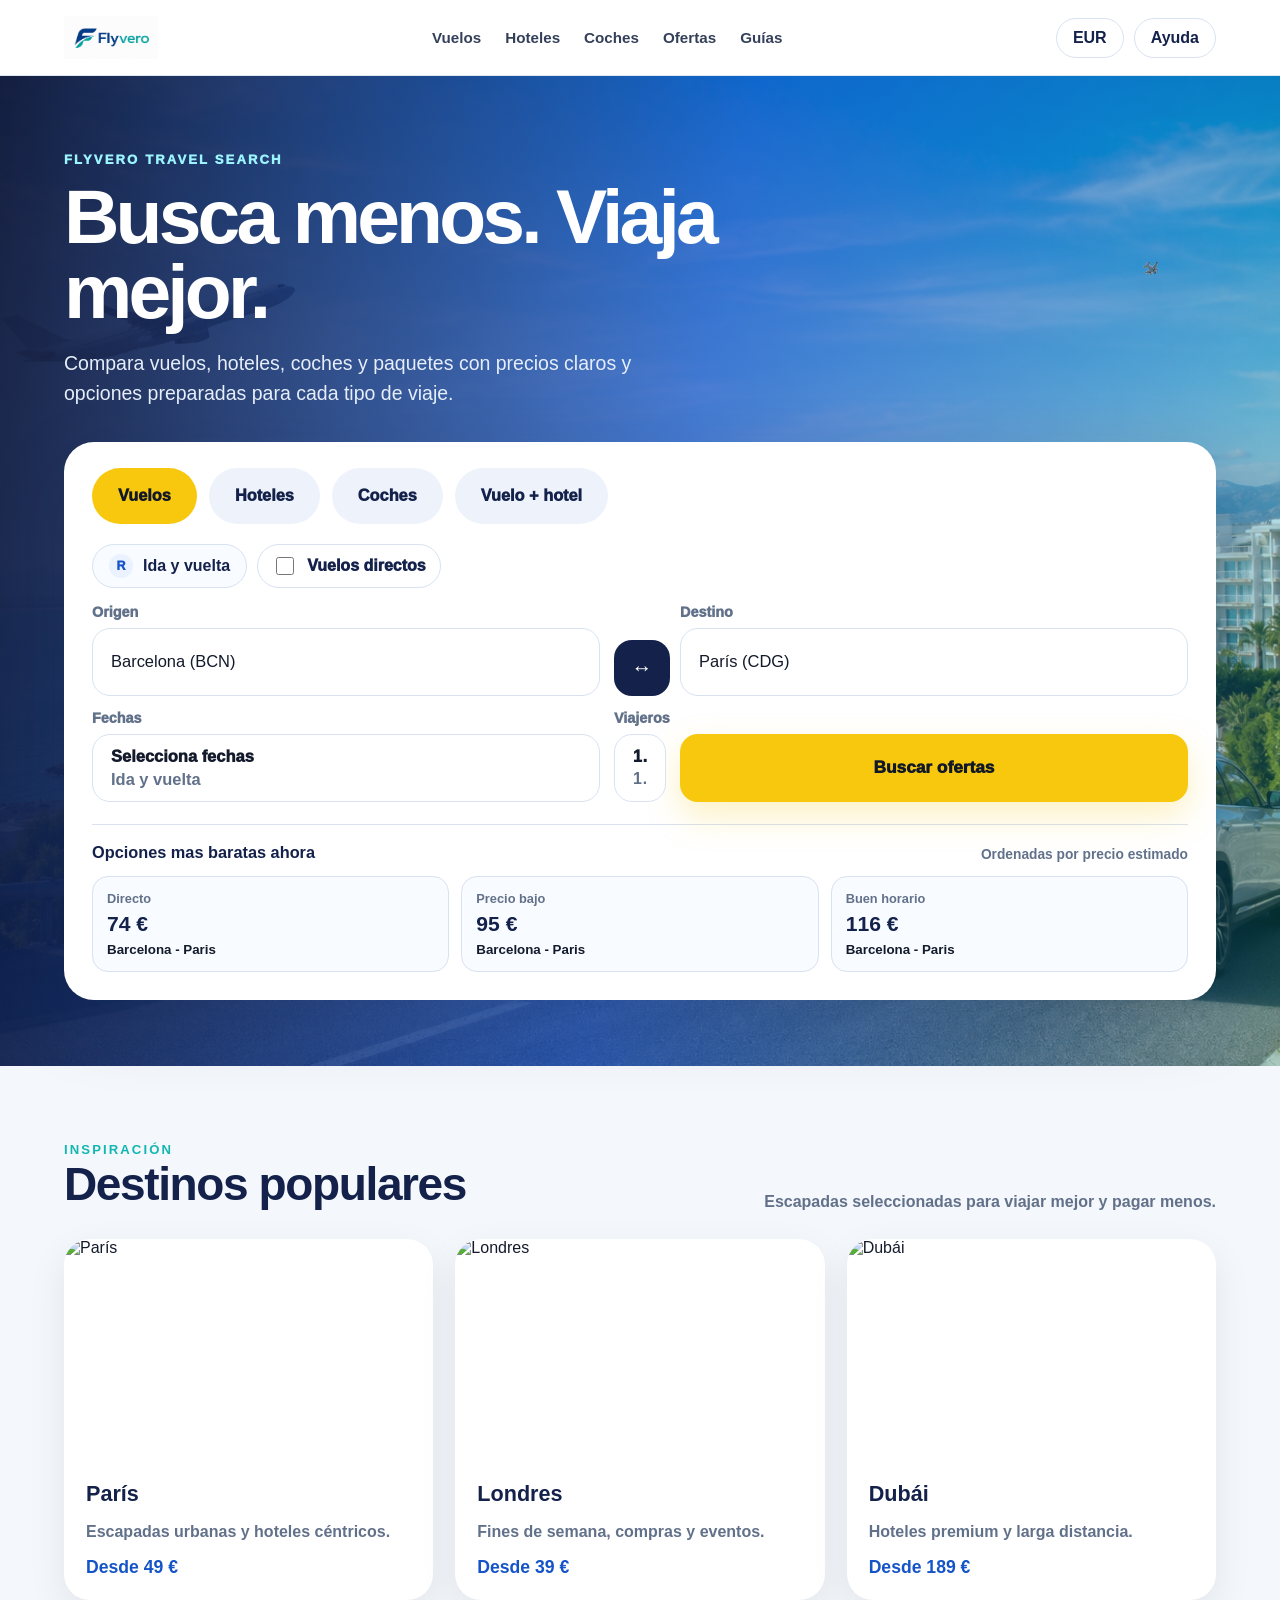
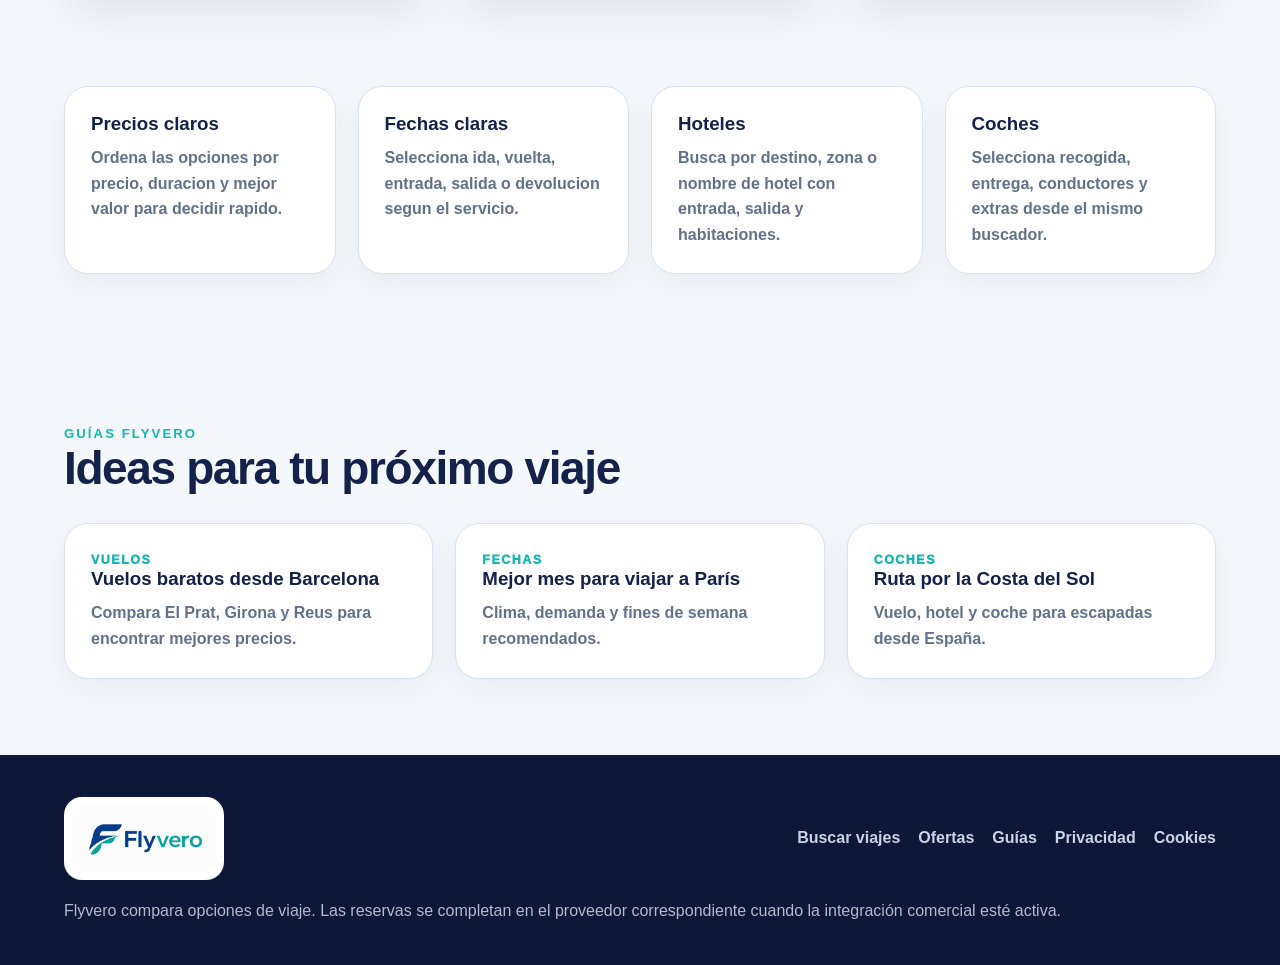
==== commit f42c601a: "Add files via upload" ====
--- a/Web Vuelos, coches, hoteles/index.html
+++ b/Web Vuelos, coches, hoteles/index.html
@@ -3,7 +3,7 @@
 <head>
   <meta charset="utf-8" />
   <meta name="viewport" content="width=device-width, initial-scale=1" />
-  <meta name="description" content="Flyvero compara vuelos, hoteles, coches y paquetes con fechas flexibles, aeropuertos cercanos y ofertas inteligentes." />
+  <meta name="description" content="Flyvero compara vuelos, hoteles, coches y paquetes con precios claros y buscadores adaptados a cada viaje." />
   <title>Flyvero | Vuelos, hoteles y coches al mejor precio</title>
   <link rel="icon" href="assets/flyvero-mark.png" type="image/png" />
   <link rel="stylesheet" href="styles.css" />
@@ -35,7 +35,7 @@
       <div class="hero-content">
         <p class="eyebrow">Flyvero Travel Search</p>
         <h1>Busca menos. Viaja mejor.</h1>
-        <p class="hero-copy">Compara vuelos, hoteles, coches y paquetes con fechas flexibles, aeropuertos cercanos y precios claros.</p>
+        <p class="hero-copy">Compara vuelos, hoteles, coches y paquetes con precios claros y opciones preparadas para cada tipo de viaje.</p>
 
         <section class="search-card" aria-label="Buscador Flyvero">
           <div class="product-tabs" role="tablist" aria-label="Tipo de viaje">
@@ -61,7 +61,12 @@
                 <button type="button" class="trip-type-option active" data-trip-type="roundtrip"><span>R</span><strong>Ida y vuelta</strong></button>
                 <button type="button" class="trip-type-option" data-trip-type="multi"><span>M</span><strong>Multiples destinos</strong></button>
               </div>
+              <label class="direct-option" id="directOption">
+                <input id="directFlights" type="checkbox" />
+                Vuelos directos
+              </label>
             </div>
+            <div class="product-extra-options" id="productExtraOptions" hidden></div>
             <div class="input-group origin-wrap">
               <label for="originInput" id="originLabel">Origen</label>
               <input id="originInput" type="text" value="Barcelona (BCN)" autocomplete="off" />
@@ -80,7 +85,7 @@
               <label id="dateLabel">Fechas</label>
               <button class="date-trigger" id="dateTrigger" type="button">
                 <strong id="dateTitle">Selecciona fechas</strong>
-                <span id="dateSubtitle">Ida y vuelta · calendario de precios</span>
+                <span id="dateSubtitle">Ida y vuelta</span>
               </button>
               <input id="startDate" type="hidden" />
               <input id="endDate" type="hidden" />
@@ -116,7 +121,7 @@
               <label>Viajeros</label>
               <button class="traveler-trigger" id="travelerTrigger" type="button">
                 <strong id="travelerTitle">1 adulto</strong>
-                <span id="travelerSubtitle">Sin ninos ni bebes</span>
+                <span id="travelerSubtitle">1 pasajero</span>
               </button>
               <input id="travelersSelect" type="hidden" value="1 adulto" />
               <div class="traveler-panel" id="travelerPanel" hidden></div>
@@ -156,7 +161,7 @@
 
     <section class="section benefits" id="cars">
       <div class="benefit-card"><h3>Precios claros</h3><p>Ordena las opciones por precio, duracion y mejor valor para decidir rapido.</p></div>
-      <div class="benefit-card"><h3>Calendario de precios</h3><p>Los dias baratos aparecen en verde, los medios en amarillo y los altos en rojo.</p></div>
+      <div class="benefit-card"><h3>Fechas claras</h3><p>Selecciona ida, vuelta, entrada, salida o devolucion segun el servicio.</p></div>
       <div class="benefit-card"><h3>Hoteles</h3><p>Busca por destino, zona o nombre de hotel con entrada, salida y habitaciones.</p></div>
       <div class="benefit-card"><h3>Coches</h3><p>Selecciona recogida, entrega, conductores y extras desde el mismo buscador.</p></div>
     </section>
@@ -167,8 +172,8 @@
       </div>
       <div class="guide-grid">
         <article><span>Vuelos</span><h3>Vuelos baratos desde Barcelona</h3><p>Compara El Prat, Girona y Reus para encontrar mejores precios.</p></article>
-        <article><span>Fechas</span><h3>Mejor mes para viajar a París</h3><p>Calendario de precios, clima y fines de semana recomendados.</p></article>
-        <article><span>Coches</span><h3>Ruta por la Costa del Sol</h3><p>Vuelo, hotel y coche para escapadas flexibles desde España.</p></article>
+        <article><span>Fechas</span><h3>Mejor mes para viajar a París</h3><p>Clima, demanda y fines de semana recomendados.</p></article>
+        <article><span>Coches</span><h3>Ruta por la Costa del Sol</h3><p>Vuelo, hotel y coche para escapadas desde España.</p></article>
       </div>
     </section>
   </main>
--- a/Web Vuelos, coches, hoteles/styles.css
+++ b/Web Vuelos, coches, hoteles/styles.css
@@ -36,6 +36,15 @@
 .trip-type-option span{width:34px;height:34px;border-radius:50%;background:#eef3fb;color:var(--navy);display:grid;place-items:center;font-weight:950}
 .trip-type-option.active span{background:var(--blue);color:#fff}
 .trip-type-option strong{font-weight:900}
+.direct-option{height:44px;display:inline-flex!important;align-items:center;gap:10px;margin:0!important;padding:0 14px;border:1px solid var(--line);border-radius:999px;background:#fff;color:var(--navy)!important;font-weight:950}
+.direct-option[hidden]{display:none!important}
+.direct-option input{width:18px;height:18px;accent-color:var(--blue)}
+.product-extra-options{grid-column:1/-1;display:grid;grid-template-columns:repeat(4,minmax(150px,1fr));gap:10px;align-items:center;margin-top:-2px}
+.product-extra-options[hidden]{display:none!important}
+.extra-time,.extra-check{min-height:52px;margin:0!important;border:1px solid rgba(216,226,240,.95);border-radius:14px;background:#f8fbff;color:var(--navy)!important;font-weight:900;display:grid!important;align-content:center;gap:3px;padding:8px 12px}
+.extra-time input{border:0!important;background:transparent!important;height:auto!important;padding:0!important;box-shadow:none!important;font-weight:850;color:var(--text)}
+.extra-check{grid-template-columns:auto 1fr;align-items:center;display:grid!important}
+.extra-check input{width:18px;height:18px;accent-color:var(--blue)}
 .trip-form{grid-template-columns:minmax(170px,1fr) 52px minmax(170px,1fr) minmax(205px,1.04fr) minmax(215px,.96fr) minmax(190px,.78fr)}
 .results-search-card .trip-form{grid-template-columns:minmax(150px,1fr) 50px minmax(150px,1fr) minmax(205px,1fr) minmax(215px,.95fr) 160px}
 .trip-form.is-hotel{grid-template-columns:minmax(280px,1.35fr) minmax(220px,1fr) minmax(240px,1fr) minmax(190px,.72fr)}
@@ -98,9 +107,18 @@
   .trip-form,.results-search-card .trip-form,.trip-form.is-hotel,.trip-form.is-car,.trip-form.is-multi{grid-template-columns:1fr 52px 1fr}
   .date-wrap,.travelers-wrap,.search-btn{grid-column:span 1}
   .trip-form.is-multi .travelers-wrap,.trip-form.is-multi .search-btn{grid-column:span 1}
+  .product-extra-options{grid-template-columns:repeat(2,minmax(150px,1fr))}
 }
 @media(max-width:860px){
+  .hero{min-height:auto;padding-top:36px;background:#0d1739}
+  .hero-bg{height:100%;object-position:center top}
+  .hero-shade{background:linear-gradient(180deg,rgba(13,23,57,.94),rgba(13,23,57,.78))}
+  h1{font-size:40px;letter-spacing:0}
+  .hero-copy{font-size:1rem}
+  .product-tabs{overflow-x:auto;flex-wrap:nowrap;padding-bottom:4px}
+  .product-tab{flex:0 0 auto}
   .trip-form.is-hotel,.trip-form.is-car,.trip-form.is-multi{grid-template-columns:1fr}
+  .product-extra-options{grid-template-columns:1fr}
   .multi-city-panel{max-width:none}
   .cheap-deals-head{display:grid}
   .cheap-deals-head span{text-align:left}
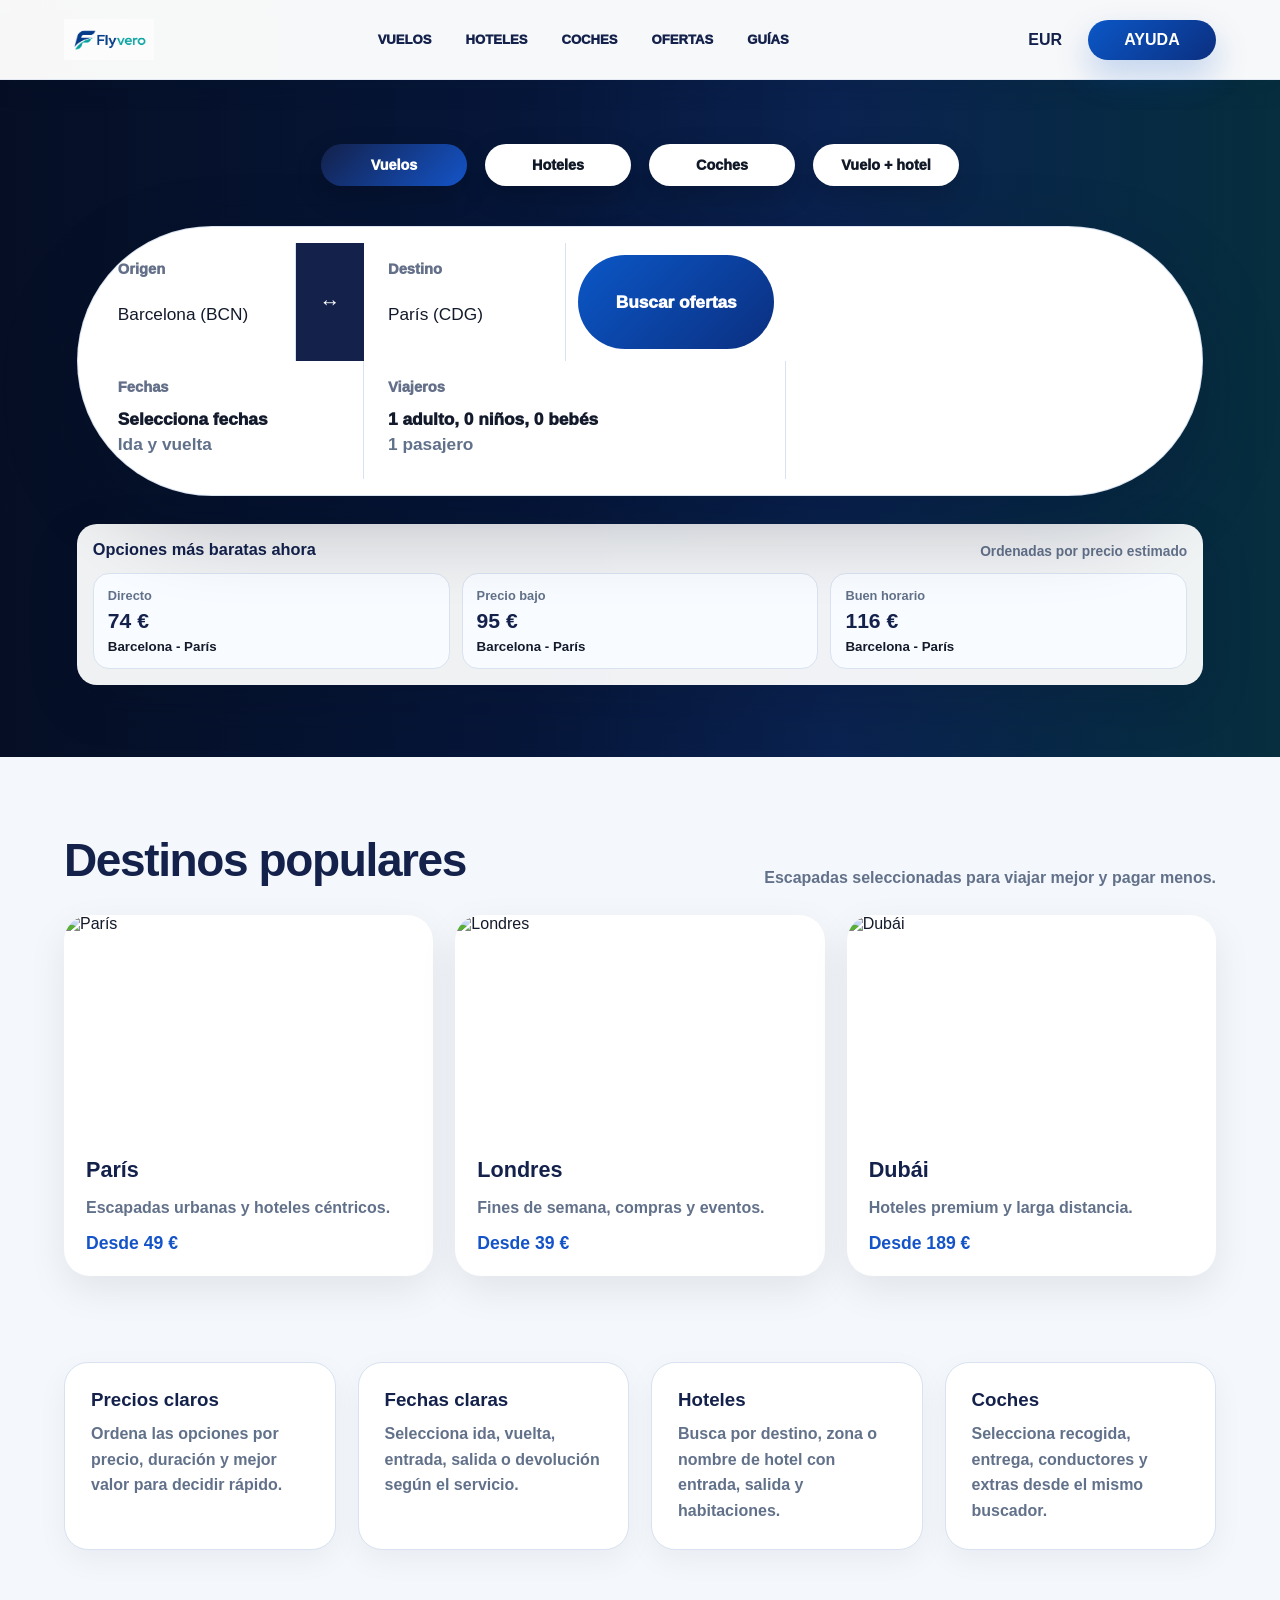
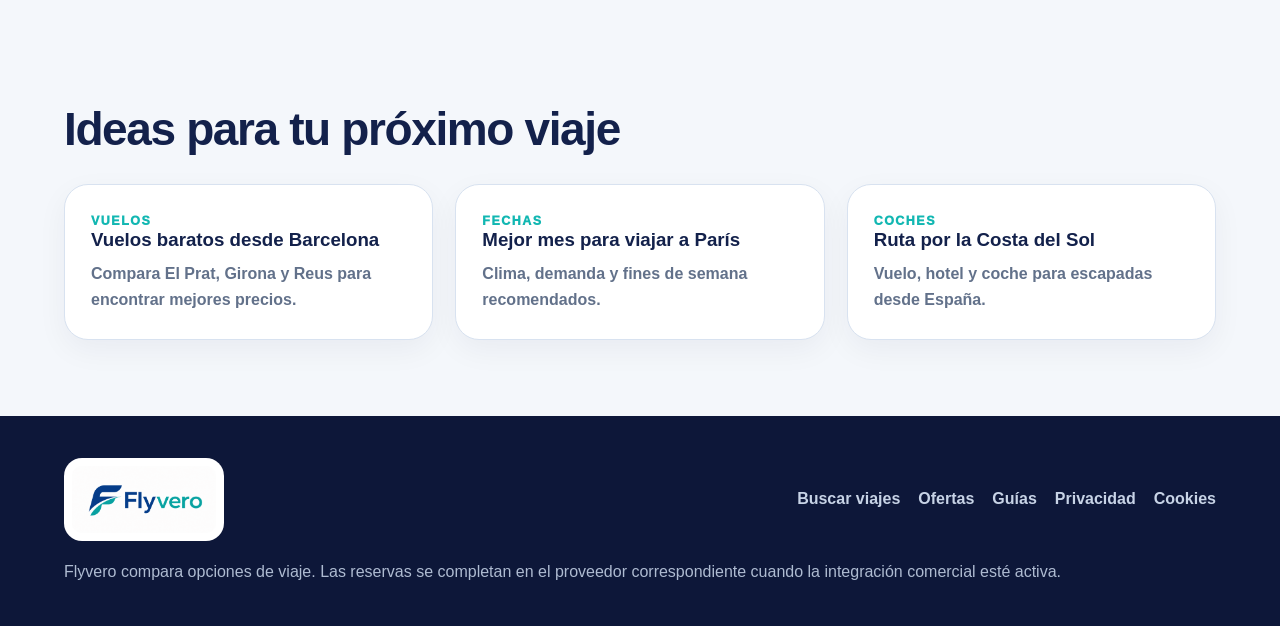
==== commit 91561493: "Add files via upload" ====
--- a/Web Vuelos, coches, hoteles/index.html
+++ b/Web Vuelos, coches, hoteles/index.html
@@ -36,6 +36,11 @@
         <p class="eyebrow">Flyvero Travel Search</p>
         <h1>Busca menos. Viaja mejor.</h1>
         <p class="hero-copy">Compara vuelos, hoteles, coches y paquetes con precios claros y opciones preparadas para cada tipo de viaje.</p>
+        <div class="hero-highlights" aria-label="Resumen Flyvero">
+          <span>Vuelos directos</span>
+          <span>Hoteles y coches</span>
+          <span>Precios ordenados</span>
+        </div>
 
         <section class="search-card" aria-label="Buscador Flyvero">
           <div class="product-tabs" role="tablist" aria-label="Tipo de viaje">
@@ -57,9 +62,9 @@
                   <button type="button" id="closeTripType" aria-label="Cerrar tipo de viaje">X</button>
                   <strong>Tipo de viaje</strong>
                 </div>
-                <button type="button" class="trip-type-option" data-trip-type="oneway"><span>-></span><strong>Solo ida</strong></button>
+                <button type="button" class="trip-type-option" data-trip-type="oneway"><span>-&gt;</span><strong>Solo ida</strong></button>
                 <button type="button" class="trip-type-option active" data-trip-type="roundtrip"><span>R</span><strong>Ida y vuelta</strong></button>
-                <button type="button" class="trip-type-option" data-trip-type="multi"><span>M</span><strong>Multiples destinos</strong></button>
+                <button type="button" class="trip-type-option" data-trip-type="multi"><span>M</span><strong>Múltiples destinos</strong></button>
               </div>
               <label class="direct-option" id="directOption">
                 <input id="directFlights" type="checkbox" />
@@ -73,7 +78,7 @@
               <div class="suggest-panel" id="originSuggest" hidden></div>
             </div>
 
-            <button class="swap-btn" type="button" id="swapBtn" aria-label="Intercambiar origen y destino">↔</button>
+            <button class="swap-btn" type="button" id="swapBtn" aria-label="Intercambiar origen y destino">&harr;</button>
 
             <div class="input-group destination-wrap">
               <label for="destinationInput" id="destinationLabel">Destino</label>
@@ -97,7 +102,7 @@
                     <span id="calendarStep">Primero elige la ida</span>
                   </div>
                   <button type="button" class="month-nav" id="nextMonth" aria-label="Mes siguiente">&gt;</button>
-                  <button type="button" id="closeCalendar" aria-label="Cerrar calendario">×</button>
+                  <button type="button" id="closeCalendar" aria-label="Cerrar calendario">&times;</button>
                 </div>
                 <div class="price-legend">
                   <span><b class="dot cheap"></b> barato</span>
@@ -146,22 +151,22 @@
       <div class="destination-grid">
         <article class="destination-card">
           <img src="https://images.unsplash.com/photo-1502602898657-3e91760cbb34?auto=format&fit=crop&w=900&q=80" alt="París" />
-          <div><h3>París</h3><p>Escapadas urbanas y hoteles céntricos.</p><strong>Desde 49 €</strong></div>
+          <div><h3>París</h3><p>Escapadas urbanas y hoteles céntricos.</p><strong>Desde 49 &euro;</strong></div>
         </article>
         <article class="destination-card">
           <img src="https://images.unsplash.com/photo-1513635269975-59663e0ac1ad?auto=format&fit=crop&w=900&q=80" alt="Londres" />
-          <div><h3>Londres</h3><p>Fines de semana, compras y eventos.</p><strong>Desde 39 €</strong></div>
+          <div><h3>Londres</h3><p>Fines de semana, compras y eventos.</p><strong>Desde 39 &euro;</strong></div>
         </article>
         <article class="destination-card">
           <img src="https://images.unsplash.com/photo-1512453979798-5ea266f8880c?auto=format&fit=crop&w=900&q=80" alt="Dubái" />
-          <div><h3>Dubái</h3><p>Hoteles premium y larga distancia.</p><strong>Desde 189 €</strong></div>
+          <div><h3>Dubái</h3><p>Hoteles premium y larga distancia.</p><strong>Desde 189 &euro;</strong></div>
         </article>
       </div>
     </section>
 
     <section class="section benefits" id="cars">
-      <div class="benefit-card"><h3>Precios claros</h3><p>Ordena las opciones por precio, duracion y mejor valor para decidir rapido.</p></div>
-      <div class="benefit-card"><h3>Fechas claras</h3><p>Selecciona ida, vuelta, entrada, salida o devolucion segun el servicio.</p></div>
+      <div class="benefit-card"><h3>Precios claros</h3><p>Ordena las opciones por precio, duración y mejor valor para decidir rápido.</p></div>
+      <div class="benefit-card"><h3>Fechas claras</h3><p>Selecciona ida, vuelta, entrada, salida o devolución según el servicio.</p></div>
       <div class="benefit-card"><h3>Hoteles</h3><p>Busca por destino, zona o nombre de hotel con entrada, salida y habitaciones.</p></div>
       <div class="benefit-card"><h3>Coches</h3><p>Selecciona recogida, entrega, conductores y extras desde el mismo buscador.</p></div>
     </section>
--- a/Web Vuelos, coches, hoteles/styles.css
+++ b/Web Vuelos, coches, hoteles/styles.css
@@ -129,3 +129,1543 @@
   .calendar-panel{width:min(430px,calc(100vw - 36px));left:0;right:auto;transform:none}
   .traveler-panel{left:0;right:auto}
 }
+
+.calendar-panel{width:min(940px,calc(100vw - 36px));border-radius:22px}
+.calendar-panel .weekdays{display:none}
+.calendar-top{grid-template-columns:44px 1fr 44px 44px!important;padding:12px 16px!important}
+.calendar-top strong{text-align:center;text-transform:none;font-size:1rem!important}
+.calendar-top span{text-align:center}
+.calendar-grid.months-view{display:grid;grid-template-columns:1fr 1fr;gap:0;padding:0}
+.calendar-month-block{padding:18px 24px 22px;border-right:1px solid var(--line)}
+.calendar-month-block:last-child{border-right:0}
+.calendar-month-block h3{margin:0 0 18px;text-align:center;color:var(--navy);font-size:1.04rem}
+.month-weekdays,.month-days{display:grid;grid-template-columns:repeat(7,1fr);gap:8px;text-align:center}
+.month-weekdays{margin-bottom:10px;color:var(--muted);font-size:.72rem;font-weight:900}
+.month-days .day-empty{min-height:54px}
+.month-days .day-btn{height:54px;border:0;background:transparent;border-radius:999px;gap:2px}
+.month-days .day-btn strong{font-size:.96rem}
+.month-days .day-btn span{font-size:.66rem;color:#111827}
+.month-days .day-btn.cheap,.month-days .day-btn.mid,.month-days .day-btn.high{border:0}
+.month-days .day-btn.cheap{background:transparent}
+.month-days .day-btn.mid{background:transparent}
+.month-days .day-btn.high{background:transparent}
+.month-days .day-btn.selected{background:var(--yellow);color:#111827}
+.month-days .day-btn.selected span{color:#111827}
+.month-days .day-btn.in-range{background:#eef5ff}
+.price-legend{justify-content:flex-end;background:#f3eee9;padding:8px 18px!important}
+.dot.cheap{background:#22c55e}
+
+@media(max-width:860px){
+  body:not(.results-page-body) .search-card{padding:18px;border-radius:24px}
+  body:not(.results-page-body) .trip-form{display:grid!important;grid-template-columns:1fr!important;gap:14px!important;border:0!important;background:transparent!important;overflow:visible!important}
+  body:not(.results-page-body) .trip-options{display:flex;align-items:center;gap:10px;border:1px solid var(--line)!important;border-radius:24px!important;padding:16px!important;background:#f8fbff!important}
+  body:not(.results-page-body) .direct-option,body:not(.results-page-body) .trip-type-trigger{height:54px;min-width:0}
+  body:not(.results-page-body) .direct-option{flex:1;justify-content:center}
+  body:not(.results-page-body) .trip-type-trigger{flex:1.1;justify-content:center}
+  body:not(.results-page-body) .input-group{padding:0!important;border:0!important}
+  body:not(.results-page-body) .input-group label{margin-bottom:8px;font-size:1rem}
+  body:not(.results-page-body) .input-group input,body:not(.results-page-body) .date-trigger,body:not(.results-page-body) .traveler-trigger{height:76px!important;border:1px solid var(--line)!important;border-radius:18px!important;padding:0 20px!important;background:#fff!important}
+  body:not(.results-page-body) .swap-btn{width:56px!important;height:56px!important;border-radius:18px!important;justify-self:center;transform:rotate(90deg)}
+  body:not(.results-page-body) .search-btn{height:76px!important;border-radius:22px!important;font-size:1.16rem}
+  body:not(.results-page-body) .cheap-deals{border-radius:24px;margin-top:22px;padding:20px}
+  .calendar-panel{position:fixed!important;left:10px!important;right:10px!important;top:74px!important;bottom:12px!important;width:auto!important;transform:none!important;overflow:auto!important;border-radius:24px}
+  .calendar-grid.months-view{grid-template-columns:1fr}
+  .calendar-month-block{border-right:0;border-bottom:1px solid var(--line);padding:18px 14px}
+  .calendar-month-block:nth-child(2){display:none}
+  .month-weekdays,.month-days{gap:4px}
+  .month-days .day-btn{height:48px}
+}
+
+body:not(.results-page-body) .trip-form{
+  display:grid!important;
+  grid-template-columns:minmax(180px,1fr) 56px minmax(180px,1fr) minmax(210px,1.05fr) minmax(190px,.85fr) 220px!important;
+  grid-template-areas:
+    "options options options options options options"
+    "origin swap destination date travelers search"
+    "extras extras extras extras extras extras"
+    "multi multi multi multi multi multi"!important;
+  gap:14px!important;
+  border:0!important;
+  background:transparent!important;
+  overflow:visible!important;
+}
+body:not(.results-page-body) .trip-options{grid-area:options!important;border:1px solid var(--line)!important;border-radius:28px!important;padding:16px 20px!important;background:#f8fbff!important}
+body:not(.results-page-body) .product-extra-options{grid-area:extras!important;border:1px solid var(--line)!important;border-radius:22px!important;padding:14px!important;background:#f8fbff!important}
+body:not(.results-page-body) .multi-city-panel{grid-area:multi!important;border:1px solid var(--line)!important;border-radius:22px!important;padding:14px!important;background:#f8fbff!important}
+body:not(.results-page-body) .origin-wrap{grid-area:origin}
+body:not(.results-page-body) .swap-btn{grid-area:swap}
+body:not(.results-page-body) .destination-wrap{grid-area:destination}
+body:not(.results-page-body) .date-wrap{grid-area:date}
+body:not(.results-page-body) .travelers-wrap{grid-area:travelers}
+body:not(.results-page-body) .search-btn{grid-area:search}
+body:not(.results-page-body) .input-group{padding:0!important;border:0!important}
+body:not(.results-page-body) .input-group input,
+body:not(.results-page-body) .date-trigger,
+body:not(.results-page-body) .traveler-trigger{
+  height:76px!important;
+  border:1px solid var(--line)!important;
+  border-radius:20px!important;
+  padding:0 20px!important;
+  background:#fff!important;
+  box-shadow:none!important;
+}
+body:not(.results-page-body) .input-group input:focus,
+body:not(.results-page-body) .date-trigger:focus,
+body:not(.results-page-body) .traveler-trigger:focus{border-color:#3b75ff!important;box-shadow:0 0 0 4px rgba(59,117,255,.12)!important}
+body:not(.results-page-body) .swap-btn{
+  width:56px!important;
+  height:56px!important;
+  border-radius:18px!important;
+  align-self:end!important;
+  justify-self:center!important;
+  margin:0 0 10px!important;
+}
+body:not(.results-page-body) .search-btn{
+  height:76px!important;
+  border-radius:24px!important;
+  align-self:end!important;
+  min-width:0!important;
+}
+body:not(.results-page-body) .trip-form.is-hotel{
+  grid-template-columns:minmax(260px,1.3fr) minmax(220px,1fr) minmax(220px,1fr) 220px!important;
+  grid-template-areas:
+    "destination date travelers search"
+    "extras extras extras extras"
+    "multi multi multi multi"!important;
+}
+body:not(.results-page-body) .trip-form.is-car{
+  grid-template-columns:minmax(210px,1fr) 56px minmax(210px,1fr) minmax(220px,1fr) minmax(210px,.9fr) 210px!important;
+  grid-template-areas:
+    "origin swap destination date travelers search"
+    "extras extras extras extras extras extras"!important;
+}
+body:not(.results-page-body) .trip-form.is-multi{
+  grid-template-columns:minmax(320px,1fr) minmax(220px,.75fr) 220px!important;
+  grid-template-areas:
+    "options options options"
+    "multi multi multi"
+    "travelers travelers search"!important;
+}
+
+@media(max-width:1200px){
+  body:not(.results-page-body) .trip-form,
+  body:not(.results-page-body) .trip-form.is-car{
+    grid-template-columns:1fr 56px 1fr!important;
+    grid-template-areas:
+      "options options options"
+      "origin swap destination"
+      "date travelers search"
+      "extras extras extras"
+      "multi multi multi"!important;
+  }
+  body:not(.results-page-body) .trip-form.is-hotel{
+    grid-template-columns:1fr 1fr 220px!important;
+    grid-template-areas:
+      "destination date search"
+      "travelers travelers travelers"
+      "extras extras extras"!important;
+  }
+  body:not(.results-page-body) .trip-form.is-multi{
+    grid-template-columns:1fr 220px!important;
+    grid-template-areas:
+      "options options"
+      "multi multi"
+      "travelers search"!important;
+  }
+}
+
+@media(max-width:760px){
+  body:not(.results-page-body) .trip-form,
+  body:not(.results-page-body) .trip-form.is-hotel,
+  body:not(.results-page-body) .trip-form.is-car,
+  body:not(.results-page-body) .trip-form.is-multi{
+    grid-template-columns:1fr!important;
+    grid-template-areas:
+      "options"
+      "origin"
+      "swap"
+      "destination"
+      "date"
+      "travelers"
+      "extras"
+      "multi"
+      "search"!important;
+  }
+  body:not(.results-page-body) .trip-form.is-hotel{
+    grid-template-areas:
+      "destination"
+      "date"
+      "travelers"
+      "extras"
+      "search"!important;
+  }
+  body:not(.results-page-body) .trip-form.is-multi{
+    grid-template-areas:
+      "options"
+      "multi"
+      "travelers"
+      "search"!important;
+  }
+  body:not(.results-page-body) .trip-options{display:grid!important;grid-template-columns:1fr;gap:10px}
+  body:not(.results-page-body) .direct-option,
+  body:not(.results-page-body) .trip-type-trigger{width:100%;justify-content:center}
+  body:not(.results-page-body) .swap-btn{transform:rotate(90deg);margin:0!important}
+}
+
+/* Flyvero home: travel-portal hero layout */
+body:not(.results-page-body) .site-header{
+  position:absolute!important;
+  top:0!important;
+  left:0!important;
+  right:0!important;
+  height:74px!important;
+  display:grid!important;
+  grid-template-columns:1fr auto 1fr!important;
+  padding:0 clamp(24px,6vw,110px)!important;
+  background:rgba(255,255,255,.96)!important;
+  border-bottom:1px solid rgba(216,226,240,.6)!important;
+  color:#10182f!important;
+  z-index:80!important;
+}
+body:not(.results-page-body) .brand{
+  position:absolute!important;
+  left:50%!important;
+  top:50%!important;
+  transform:translate(-50%,-50%)!important;
+  background:transparent!important;
+  box-shadow:none!important;
+  padding:0!important;
+}
+body:not(.results-page-body) .brand img{height:48px!important}
+body:not(.results-page-body) .main-nav{
+  justify-self:start!important;
+  color:#10182f!important;
+  text-shadow:none!important;
+  gap:30px!important;
+  font-weight:950!important;
+  text-transform:uppercase!important;
+}
+body:not(.results-page-body) .header-actions{
+  justify-self:end!important;
+  align-items:center!important;
+}
+body:not(.results-page-body) .ghost-btn{
+  background:transparent!important;
+  border:0!important;
+  color:#10182f!important;
+  border-radius:999px!important;
+  text-transform:uppercase!important;
+}
+body:not(.results-page-body) .header-actions .ghost-btn:last-child{
+  background:var(--yellow)!important;
+  color:#111827!important;
+  min-width:142px!important;
+}
+body:not(.results-page-body) .hero{
+  min-height:680px!important;
+  padding:118px clamp(24px,6vw,110px) 72px!important;
+  align-items:center!important;
+  overflow:hidden!important;
+}
+body:not(.results-page-body) .hero-bg{
+  object-position:center!important;
+  filter:saturate(1.02) contrast(1.02)!important;
+}
+body:not(.results-page-body) .hero-shade{
+  background:linear-gradient(90deg,rgba(13,23,57,.62),rgba(13,23,57,.18) 45%,rgba(255,255,255,.08))!important;
+}
+body:not(.results-page-body) .plane{display:none!important}
+body:not(.results-page-body) .eyebrow,
+body:not(.results-page-body) h1,
+body:not(.results-page-body) .hero-copy,
+body:not(.results-page-body) .hero-highlights{display:none!important}
+body:not(.results-page-body) .hero-content{
+  max-width:1600px!important;
+  margin:auto!important;
+  display:grid!important;
+  place-items:center!important;
+  width:100%!important;
+}
+body:not(.results-page-body) .search-card{
+  width:min(1500px,100%)!important;
+  background:transparent!important;
+  box-shadow:none!important;
+  border-radius:0!important;
+  padding:108px 0 0!important;
+  margin:0 auto!important;
+}
+body:not(.results-page-body) .product-tabs{
+  position:absolute!important;
+  left:50%!important;
+  top:26px!important;
+  transform:translateX(-50%)!important;
+  width:auto!important;
+  max-width:calc(100vw - 48px)!important;
+  display:flex!important;
+  justify-content:center!important;
+  gap:18px!important;
+  margin:0!important;
+  overflow:visible!important;
+  z-index:5!important;
+}
+body:not(.results-page-body) .product-tab{
+  height:42px!important;
+  min-width:146px!important;
+  border-radius:999px!important;
+  padding:0 24px!important;
+  background:#fff!important;
+  color:#111827!important;
+  border:0!important;
+  box-shadow:0 10px 28px rgba(0,0,0,.18)!important;
+  font-size:.9rem!important;
+}
+body:not(.results-page-body) .product-tab.active{
+  background:#020817!important;
+  color:#fff!important;
+}
+body:not(.results-page-body) .trip-form{
+  grid-template-columns:minmax(210px,1.05fr) minmax(54px,54px) minmax(260px,1.25fr) minmax(170px,.72fr) minmax(170px,.72fr) minmax(220px,.9fr) 200px!important;
+  grid-template-areas:
+    "options options options options options options options"
+    "origin swap destination date date travelers search"
+    "extras extras extras extras extras extras extras"
+    "multi multi multi multi multi multi multi"!important;
+  gap:0!important;
+  background:#fff!important;
+  border:0!important;
+  border-radius:999px!important;
+  box-shadow:0 24px 70px rgba(6,15,37,.22)!important;
+  padding:0!important;
+  overflow:visible!important;
+}
+body:not(.results-page-body) .trip-options{
+  position:absolute!important;
+  left:0!important;
+  top:-74px!important;
+  width:auto!important;
+  border:0!important;
+  border-radius:999px!important;
+  padding:0!important;
+  background:transparent!important;
+  gap:12px!important;
+}
+body:not(.results-page-body) .trip-type-trigger,
+body:not(.results-page-body) .direct-option{
+  height:44px!important;
+  border-radius:999px!important;
+  background:rgba(255,255,255,.96)!important;
+  box-shadow:0 10px 28px rgba(0,0,0,.16)!important;
+}
+body:not(.results-page-body) .input-group{
+  min-height:90px!important;
+  padding:16px 22px!important;
+  border-right:1px solid var(--line)!important;
+  display:grid!important;
+  align-content:center!important;
+}
+body:not(.results-page-body) .input-group label{
+  margin:0 0 8px!important;
+  color:#647089!important;
+  font-size:.92rem!important;
+}
+body:not(.results-page-body) .input-group input,
+body:not(.results-page-body) .date-trigger,
+body:not(.results-page-body) .traveler-trigger{
+  height:auto!important;
+  min-height:34px!important;
+  border:0!important;
+  border-radius:0!important;
+  padding:0!important;
+  background:transparent!important;
+  font-size:1.08rem!important;
+}
+body:not(.results-page-body) .input-group input:focus,
+body:not(.results-page-body) .date-trigger:focus,
+body:not(.results-page-body) .traveler-trigger:focus{
+  box-shadow:none!important;
+}
+body:not(.results-page-body) .swap-btn{
+  width:54px!important;
+  height:90px!important;
+  border-radius:0!important;
+  margin:0!important;
+  align-self:stretch!important;
+  justify-self:stretch!important;
+}
+body:not(.results-page-body) .search-btn{
+  height:54px!important;
+  margin:18px 20px 18px 0!important;
+  border-radius:999px!important;
+  align-self:center!important;
+  min-width:180px!important;
+  box-shadow:none!important;
+}
+body:not(.results-page-body) .product-extra-options,
+body:not(.results-page-body) .multi-city-panel{
+  margin-top:14px!important;
+  border:0!important;
+  border-radius:24px!important;
+  box-shadow:0 18px 52px rgba(6,15,37,.16)!important;
+}
+body:not(.results-page-body) .cheap-deals{
+  width:min(1280px,100%)!important;
+  margin:28px auto 0!important;
+  background:rgba(255,255,255,.94)!important;
+  border:0!important;
+  box-shadow:0 18px 52px rgba(6,15,37,.14)!important;
+}
+
+@media(max-width:1280px){
+  body:not(.results-page-body) .site-header{grid-template-columns:auto 1fr auto!important}
+  body:not(.results-page-body) .main-nav{gap:18px!important;font-size:.82rem!important}
+  body:not(.results-page-body) .trip-form{
+    grid-template-columns:1fr 54px 1fr 1fr!important;
+    grid-template-areas:
+      "options options options options"
+      "origin swap destination search"
+      "date date travelers travelers"
+      "extras extras extras extras"
+      "multi multi multi multi"!important;
+    border-radius:34px!important;
+    padding:16px!important;
+    gap:12px!important;
+  }
+  body:not(.results-page-body) .input-group{
+    min-height:auto!important;
+    padding:0!important;
+    border-right:0!important;
+  }
+  body:not(.results-page-body) .input-group input,
+  body:not(.results-page-body) .date-trigger,
+  body:not(.results-page-body) .traveler-trigger{
+    height:68px!important;
+    border:1px solid var(--line)!important;
+    border-radius:18px!important;
+    padding:0 18px!important;
+    background:#fff!important;
+  }
+  body:not(.results-page-body) .swap-btn{
+    height:56px!important;
+    width:54px!important;
+    border-radius:18px!important;
+    align-self:end!important;
+  }
+  body:not(.results-page-body) .search-btn{
+    height:68px!important;
+    margin:0!important;
+    border-radius:18px!important;
+    align-self:end!important;
+  }
+}
+
+@media(max-width:900px){
+  body:not(.results-page-body) .site-header{
+    height:68px!important;
+    display:flex!important;
+    justify-content:center!important;
+  }
+  body:not(.results-page-body) .brand{position:static!important;transform:none!important}
+  body:not(.results-page-body) .main-nav,
+  body:not(.results-page-body) .header-actions{display:none!important}
+  body:not(.results-page-body) .hero{
+    min-height:auto!important;
+    padding:126px 18px 42px!important;
+    align-items:flex-start!important;
+  }
+  body:not(.results-page-body) .search-card{padding-top:92px!important}
+  body:not(.results-page-body) .product-tabs{
+    top:18px!important;
+    width:calc(100vw - 36px)!important;
+    justify-content:flex-start!important;
+    overflow-x:auto!important;
+    padding:0 0 8px!important;
+  }
+  body:not(.results-page-body) .product-tab{
+    flex:0 0 auto!important;
+    min-width:auto!important;
+    height:44px!important;
+  }
+  body:not(.results-page-body) .trip-form,
+  body:not(.results-page-body) .trip-form.is-hotel,
+  body:not(.results-page-body) .trip-form.is-car,
+  body:not(.results-page-body) .trip-form.is-multi{
+    grid-template-columns:1fr!important;
+    grid-template-areas:
+      "options"
+      "origin"
+      "swap"
+      "destination"
+      "date"
+      "travelers"
+      "extras"
+      "multi"
+      "search"!important;
+    border-radius:28px!important;
+    padding:18px!important;
+  }
+  body:not(.results-page-body) .trip-form.is-hotel{
+    grid-template-areas:
+      "destination"
+      "date"
+      "travelers"
+      "extras"
+      "search"!important;
+  }
+  body:not(.results-page-body) .trip-form.is-multi{
+    grid-template-areas:
+      "options"
+      "multi"
+      "travelers"
+      "search"!important;
+  }
+  body:not(.results-page-body) .trip-options{
+    position:static!important;
+    display:grid!important;
+    grid-template-columns:1fr!important;
+    gap:10px!important;
+  }
+  body:not(.results-page-body) .trip-type-trigger,
+  body:not(.results-page-body) .direct-option{
+    width:100%!important;
+    justify-content:center!important;
+  }
+  body:not(.results-page-body) .swap-btn{
+    justify-self:center!important;
+    transform:rotate(90deg)!important;
+    margin:0!important;
+  }
+  body:not(.results-page-body) .search-btn{width:100%!important}
+}
+
+/* Final Flyvero polish: overlay, centered header, resilient search and calendar */
+body.flyvero-overlay-open::before{
+  content:"";
+  position:fixed;
+  inset:0;
+  z-index:120;
+  background:rgba(9,18,40,.22);
+  backdrop-filter:blur(8px);
+  pointer-events:none;
+}
+body.flyvero-overlay-open .calendar-panel,
+body.flyvero-overlay-open .suggest-panel,
+body.flyvero-overlay-open .traveler-panel,
+body.flyvero-overlay-open .trip-type-panel{
+  z-index:160!important;
+}
+body:not(.results-page-body) .site-header{
+  background:rgba(255,255,255,.97)!important;
+  color:var(--navy)!important;
+  box-shadow:0 8px 28px rgba(10,20,45,.08)!important;
+}
+body:not(.results-page-body) .brand{
+  background:transparent!important;
+  border-radius:0!important;
+  box-shadow:none!important;
+}
+body:not(.results-page-body) .brand img{
+  height:42px!important;
+  max-width:190px!important;
+}
+body:not(.results-page-body) .main-nav a,
+body:not(.results-page-body) .ghost-btn{
+  color:var(--navy)!important;
+}
+body:not(.results-page-body) .header-actions .ghost-btn:last-child{
+  background:var(--yellow)!important;
+  color:#101827!important;
+  border-radius:999px!important;
+}
+body:not(.results-page-body) .hero-shade{
+  background:linear-gradient(90deg,rgba(19,33,75,.72),rgba(20,84,200,.2) 48%,rgba(18,183,178,.12))!important;
+}
+body:not(.results-page-body) .product-tab.active{
+  background:linear-gradient(135deg,var(--navy),var(--blue))!important;
+  color:#fff!important;
+}
+body:not(.results-page-body) .trip-form{
+  max-width:1680px!important;
+  margin-inline:auto!important;
+}
+body:not(.results-page-body) .trip-type-trigger span{
+  background:#eaf6ff!important;
+  color:var(--blue)!important;
+}
+body:not(.results-page-body) .direct-option input{
+  accent-color:var(--blue)!important;
+}
+.calendar-panel{
+  position:fixed!important;
+  left:50%!important;
+  top:104px!important;
+  bottom:auto!important;
+  transform:translateX(-50%)!important;
+  width:min(1180px,calc(100vw - 48px))!important;
+  max-height:calc(100vh - 132px)!important;
+  overflow:auto!important;
+  border:0!important;
+  border-radius:28px!important;
+  box-shadow:0 30px 90px rgba(7,17,38,.34)!important;
+  z-index:160!important;
+}
+.calendar-top{
+  position:sticky;
+  top:0;
+  z-index:2;
+  grid-template-columns:46px 1fr 46px 46px!important;
+  background:#f8fbff!important;
+  border-bottom:1px solid var(--line)!important;
+}
+.calendar-top strong{
+  color:var(--navy)!important;
+  font-size:1.06rem!important;
+}
+.calendar-top span{
+  color:var(--muted)!important;
+  font-weight:900!important;
+}
+.price-legend{
+  position:sticky;
+  top:59px;
+  z-index:2;
+  min-height:42px;
+  display:flex!important;
+  justify-content:space-between!important;
+  align-items:center!important;
+  gap:18px!important;
+  background:#f3eee9!important;
+  padding:8px 20px!important;
+  border-bottom:1px solid rgba(216,226,240,.9);
+}
+.calendar-trip-switch{
+  display:flex;
+  align-items:center;
+  gap:0;
+  background:linear-gradient(135deg,var(--navy),var(--blue));
+  border-radius:999px;
+  padding:3px;
+}
+.calendar-trip-switch button{
+  height:30px;
+  border:0;
+  border-radius:999px;
+  padding:0 16px;
+  background:transparent;
+  color:#fff;
+  font-weight:950;
+}
+.calendar-trip-switch button.active{
+  background:#fff;
+  color:var(--blue);
+}
+.calendar-price-key{
+  display:flex;
+  align-items:center;
+  justify-content:flex-end;
+  gap:16px;
+  color:var(--muted);
+  font-weight:950;
+}
+.calendar-grid.months-view{
+  grid-template-columns:1fr 1fr!important;
+  padding:0!important;
+  background:#fff!important;
+}
+.calendar-month-block{
+  min-width:0;
+  padding:26px 34px 34px!important;
+}
+.calendar-month-block h3{
+  color:var(--navy)!important;
+  font-size:1.2rem!important;
+}
+.month-weekdays,
+.month-days{
+  gap:10px!important;
+}
+.month-days .day-empty,
+.month-days .day-btn{
+  min-height:58px!important;
+}
+.month-days .day-btn{
+  border-radius:999px!important;
+}
+.month-days .day-btn:hover{
+  background:#eef6ff!important;
+}
+.month-days .day-btn.selected{
+  background:var(--yellow)!important;
+  color:#071126!important;
+}
+.month-days .day-btn.cheap span{
+  color:#138a43!important;
+}
+.month-days .day-btn.cheap span::after{
+  content:"";
+  display:inline-block;
+  width:5px;
+  height:5px;
+  margin-left:3px;
+  border-radius:50%;
+  background:#22c55e;
+  vertical-align:top;
+}
+
+@media(max-width:1180px){
+  .calendar-panel{
+    top:86px!important;
+    width:min(820px,calc(100vw - 32px))!important;
+    max-height:calc(100vh - 104px)!important;
+  }
+  .calendar-grid.months-view{
+    grid-template-columns:1fr!important;
+  }
+  .calendar-month-block{
+    border-right:0!important;
+    border-bottom:1px solid var(--line)!important;
+  }
+}
+@media(max-width:720px){
+  .calendar-panel{
+    inset:10px!important;
+    width:auto!important;
+    max-height:none!important;
+    transform:none!important;
+    border-radius:24px!important;
+  }
+  .price-legend{
+    top:59px;
+    display:grid!important;
+    justify-content:stretch!important;
+    gap:8px!important;
+  }
+  .calendar-trip-switch{
+    justify-self:center;
+  }
+  .calendar-price-key{
+    justify-content:center;
+    font-size:.78rem;
+  }
+  .calendar-month-block{
+    padding:18px 12px 24px!important;
+  }
+  .month-weekdays,
+  .month-days{
+    gap:4px!important;
+  }
+  .month-days .day-empty,
+  .month-days .day-btn{
+    min-height:48px!important;
+  }
+}
+
+/* Header and panel behavior corrections */
+body.flyvero-overlay-open::before{
+  pointer-events:auto!important;
+}
+body:not(.results-page-body) .site-header{
+  display:grid!important;
+  grid-template-columns:auto 1fr auto!important;
+  gap:24px!important;
+  height:80px!important;
+  padding:0 clamp(22px,5vw,92px)!important;
+}
+body:not(.results-page-body) .brand{
+  position:static!important;
+  transform:none!important;
+  justify-self:start!important;
+}
+body:not(.results-page-body) .brand img{
+  height:42px!important;
+  width:auto!important;
+}
+body:not(.results-page-body) .main-nav{
+  justify-self:center!important;
+  justify-content:center!important;
+  display:flex!important;
+  gap:34px!important;
+}
+body:not(.results-page-body) .header-actions{
+  justify-self:end!important;
+  display:flex!important;
+}
+body:not(.results-page-body) .header-actions .ghost-btn:first-child{
+  min-width:auto!important;
+}
+body:not(.results-page-body) .header-actions .ghost-btn:last-child{
+  min-width:128px!important;
+}
+body:not(.results-page-body) .trip-type-trigger{
+  display:none!important;
+}
+body:not(.results-page-body) .trip-options{
+  width:auto!important;
+}
+body:not(.results-page-body) .direct-option{
+  min-width:210px!important;
+}
+.calendar-trip-switch{
+  box-shadow:0 1px 0 rgba(255,255,255,.25) inset!important;
+}
+.calendar-trip-switch button{
+  cursor:pointer!important;
+}
+.calendar-trip-switch button[data-calendar-direct].active{
+  color:var(--teal)!important;
+}
+
+@media(max-width:1080px){
+  body:not(.results-page-body) .site-header{
+    grid-template-columns:auto 1fr auto!important;
+    padding-inline:22px!important;
+  }
+  body:not(.results-page-body) .main-nav{
+    gap:18px!important;
+    font-size:.78rem!important;
+  }
+}
+
+@media(max-width:820px){
+  body:not(.results-page-body) .site-header{
+    display:grid!important;
+    grid-template-columns:auto 1fr auto!important;
+  }
+  body:not(.results-page-body) .main-nav{
+    display:none!important;
+  }
+  body:not(.results-page-body) .header-actions{
+    display:flex!important;
+  }
+  body:not(.results-page-body) .header-actions .ghost-btn:first-child{
+    display:none!important;
+  }
+  body:not(.results-page-body) .header-actions .ghost-btn:last-child{
+    min-width:92px!important;
+    padding-inline:14px!important;
+  }
+}
+
+/* Overlay correction: blur the page around the active control, never the open panel */
+body.flyvero-overlay-open::before{
+  z-index:1!important;
+  background:rgba(8,18,44,.18)!important;
+  backdrop-filter:none!important;
+  pointer-events:none!important;
+}
+body.flyvero-overlay-open .calendar-panel,
+body.flyvero-overlay-open .suggest-panel,
+body.flyvero-overlay-open .traveler-panel,
+body.flyvero-overlay-open .trip-type-panel{
+  filter:none!important;
+  opacity:1!important;
+  z-index:300!important;
+}
+body.flyvero-overlay-open:not(.results-page-body) .site-header,
+body.flyvero-overlay-open:not(.results-page-body) .hero-bg,
+body.flyvero-overlay-open:not(.results-page-body) .hero-shade,
+body.flyvero-overlay-open:not(.results-page-body) .product-tabs,
+body.flyvero-overlay-open:not(.results-page-body) .cheap-deals,
+body.flyvero-overlay-open:not(.results-page-body) .product-extra-options,
+body.flyvero-overlay-open:not(.results-page-body) .multi-city-panel{
+  filter:blur(6px)!important;
+  transition:filter .18s ease;
+}
+body.flyvero-overlay-open:not(.results-page-body) .search-card,
+body.flyvero-overlay-open:not(.results-page-body) .trip-form,
+body.flyvero-overlay-open:not(.results-page-body) .origin-wrap,
+body.flyvero-overlay-open:not(.results-page-body) .destination-wrap,
+body.flyvero-overlay-open:not(.results-page-body) .swap-btn,
+body.flyvero-overlay-open:not(.results-page-body) .search-btn,
+body.flyvero-overlay-open:not(.results-page-body) .date-wrap,
+body.flyvero-overlay-open:not(.results-page-body) .travelers-wrap,
+body.flyvero-overlay-open:not(.results-page-body) .trip-options{
+  filter:none!important;
+  z-index:130!important;
+}
+body.flyvero-overlay-open.results-page-body .site-header,
+body.flyvero-overlay-open.results-page-body .results-title,
+body.flyvero-overlay-open.results-page-body .filters-panel,
+body.flyvero-overlay-open.results-page-body .results-panel,
+body.flyvero-overlay-open.results-page-body .product-tabs,
+body.flyvero-overlay-open.results-page-body .results-search-card{
+  filter:none!important;
+  z-index:130!important;
+}
+body.flyvero-overlay-open.results-page-body .product-tabs{
+  filter:blur(6px)!important;
+  transition:filter .18s ease;
+}
+body.flyvero-overlay-open.results-page-body .trip-form,
+body.flyvero-overlay-open.results-page-body .origin-wrap,
+body.flyvero-overlay-open.results-page-body .destination-wrap,
+body.flyvero-overlay-open.results-page-body .swap-btn,
+body.flyvero-overlay-open.results-page-body .search-btn,
+body.flyvero-overlay-open.results-page-body .date-wrap,
+body.flyvero-overlay-open.results-page-body .travelers-wrap,
+body.flyvero-overlay-open.results-page-body .trip-options{
+  filter:none!important;
+  z-index:130!important;
+}
+.calendar-panel{
+  isolation:isolate!important;
+}
+.suggest-panel,
+.traveler-panel,
+.trip-type-panel{
+  isolation:isolate!important;
+}
+
+body:not(.results-page-body) .site-header{position:absolute;top:0;left:0;right:0;background:linear-gradient(180deg,rgba(8,18,44,.72),rgba(8,18,44,.12));border-bottom:0;backdrop-filter:none;color:#fff}
+body:not(.results-page-body) .brand{background:rgba(255,255,255,.94);border-radius:999px;padding:7px 14px;box-shadow:0 12px 30px rgba(0,0,0,.14)}
+body:not(.results-page-body) .main-nav{color:#fff;text-shadow:0 1px 12px rgba(0,0,0,.34)}
+body:not(.results-page-body) .main-nav a{position:relative}
+body:not(.results-page-body) .main-nav a::after{content:"";position:absolute;left:0;right:0;bottom:-8px;height:3px;border-radius:999px;background:transparent}
+body:not(.results-page-body) .main-nav a:hover{color:#fff}
+body:not(.results-page-body) .main-nav a:hover::after{background:var(--yellow)}
+body:not(.results-page-body) .ghost-btn{background:rgba(255,255,255,.14);border-color:rgba(255,255,255,.35);color:#fff}
+body:not(.results-page-body) .header-actions .ghost-btn:last-child{background:var(--yellow);border-color:var(--yellow);color:#111827}
+body:not(.results-page-body) .hero{min-height:760px;padding-top:132px;align-items:flex-end}
+body:not(.results-page-body) .hero-bg{object-position:center}
+body:not(.results-page-body) .hero-shade{background:linear-gradient(90deg,rgba(8,18,44,.92) 0%,rgba(8,18,44,.76) 39%,rgba(20,84,200,.34) 58%,rgba(13,23,57,.5) 100%)}
+body:not(.results-page-body) .plane{right:10%;top:18%;width:120px;opacity:.9}
+.hero-highlights{display:flex;flex-wrap:wrap;gap:10px;margin:-14px 0 84px}
+.hero-highlights span{height:38px;display:inline-flex;align-items:center;padding:0 14px;border-radius:999px;background:rgba(255,255,255,.16);border:1px solid rgba(255,255,255,.26);color:#fff;font-weight:900;backdrop-filter:blur(10px)}
+body:not(.results-page-body) .search-card{width:min(1500px,100%);border-radius:34px;padding:32px 32px 26px;box-shadow:0 28px 80px rgba(6,15,37,.28);margin-bottom:-24px}
+body:not(.results-page-body) .product-tabs{position:absolute;left:50%;top:-80px;transform:translateX(-50%);justify-content:center;gap:16px;width:max-content;max-width:calc(100vw - 36px);margin:0;padding:0}
+body:not(.results-page-body) .product-tab{height:54px;border-radius:999px;background:rgba(255,255,255,.96);color:#0b1638;box-shadow:0 14px 32px rgba(0,0,0,.18);border:1px solid rgba(255,255,255,.5)}
+body:not(.results-page-body) .product-tab.active{background:#071126;color:#fff}
+body:not(.results-page-body) .product-tab:hover{transform:translateY(-2px)}
+body:not(.results-page-body) .trip-form{gap:0;border:1px solid var(--line);border-radius:24px;overflow:visible;background:#fff}
+body:not(.results-page-body) .trip-options,body:not(.results-page-body) .product-extra-options,body:not(.results-page-body) .multi-city-panel{margin:0;padding:14px 16px;border-bottom:1px solid var(--line);background:#f8fbff}
+body:not(.results-page-body) .trip-options{border-radius:24px 24px 0 0}
+body:not(.results-page-body) .input-group{padding:12px 14px;border-right:1px solid var(--line)}
+body:not(.results-page-body) .input-group input,body:not(.results-page-body) .date-trigger,body:not(.results-page-body) .traveler-trigger{height:50px;border:0;border-radius:12px;padding:0;background:#fff;box-shadow:none}
+body:not(.results-page-body) .input-group input:focus,body:not(.results-page-body) .date-trigger:focus,body:not(.results-page-body) .traveler-trigger:focus{box-shadow:none}
+body:not(.results-page-body) .swap-btn{align-self:stretch;width:auto;height:auto;border-radius:0;margin:0}
+body:not(.results-page-body) .search-btn{height:74px;border-radius:0 24px 24px 0;align-self:stretch;box-shadow:none}
+body:not(.results-page-body) .cheap-deals{border-top:0;background:#f8fbff;border-radius:20px;padding:16px;margin-top:18px}
+
+@media(max-width:1120px){
+  body:not(.results-page-body) .trip-form{gap:12px;border:0;background:transparent}
+  body:not(.results-page-body) .input-group{padding:0;border-right:0}
+  body:not(.results-page-body) .input-group input,body:not(.results-page-body) .date-trigger,body:not(.results-page-body) .traveler-trigger{height:62px;border:1px solid var(--line);padding:0 16px}
+  body:not(.results-page-body) .swap-btn{height:54px;width:54px;border-radius:18px;align-self:end}
+  body:not(.results-page-body) .search-btn{height:62px;border-radius:18px}
+  body:not(.results-page-body) .trip-options,body:not(.results-page-body) .product-extra-options,body:not(.results-page-body) .multi-city-panel{border:1px solid var(--line);border-radius:20px}
+}
+@media(max-width:860px){
+  body:not(.results-page-body) .site-header{position:absolute;height:68px;padding-inline:18px}
+  body:not(.results-page-body) .brand img{height:36px}
+  body:not(.results-page-body) .hero{padding:104px 18px 42px;align-items:flex-start}
+  body:not(.results-page-body) .hero-bg{object-position:center top}
+  body:not(.results-page-body) .hero-shade{background:linear-gradient(180deg,rgba(8,18,44,.9),rgba(8,18,44,.74))}
+  .hero-highlights{margin:0 0 84px;overflow-x:auto;flex-wrap:nowrap;padding-bottom:4px}
+  .hero-highlights span{flex:0 0 auto}
+  body:not(.results-page-body) .search-card{border-radius:26px;padding:22px;margin-bottom:0}
+  body:not(.results-page-body) .product-tabs{top:-64px;justify-content:flex-start;overflow-x:auto;width:calc(100vw - 36px);padding-bottom:6px}
+  body:not(.results-page-body) .product-tab{height:48px;padding:0 20px}
+}
+
+/* Product hero visuals: each search mode gets its own professional travel scene */
+body:not(.results-page-body) .hero{
+  background:#071126;
+}
+body:not(.results-page-body) .hero-bg{
+  transition:opacity .22s ease,transform .35s ease;
+  transform:scale(1.01);
+}
+body:not(.results-page-body) .hero[data-product="flight"] .hero-bg{
+  object-position:center 42%;
+}
+body:not(.results-page-body) .hero[data-product="hotel"] .hero-bg{
+  object-position:center 58%;
+}
+body:not(.results-page-body) .hero[data-product="car"] .hero-bg{
+  object-position:center 54%;
+}
+body:not(.results-page-body) .hero[data-product="package"] .hero-bg{
+  object-position:center;
+}
+body:not(.results-page-body) .hero[data-product="flight"] .hero-shade{
+  background:linear-gradient(90deg,rgba(5,14,36,.9) 0%,rgba(6,25,67,.7) 42%,rgba(20,84,200,.26) 65%,rgba(0,178,169,.18) 100%)!important;
+}
+body:not(.results-page-body) .hero[data-product="hotel"] .hero-shade{
+  background:linear-gradient(90deg,rgba(6,15,38,.86) 0%,rgba(11,52,85,.6) 42%,rgba(0,178,169,.2) 70%,rgba(255,255,255,.08) 100%)!important;
+}
+body:not(.results-page-body) .hero[data-product="car"] .hero-shade{
+  background:linear-gradient(90deg,rgba(6,13,34,.92) 0%,rgba(9,28,58,.66) 44%,rgba(7,17,38,.34) 72%,rgba(247,200,14,.12) 100%)!important;
+}
+body:not(.results-page-body) .hero[data-product="package"] .hero-shade{
+  background:linear-gradient(90deg,rgba(8,18,44,.92) 0%,rgba(8,18,44,.72) 42%,rgba(20,84,200,.28) 62%,rgba(0,178,169,.22) 100%)!important;
+}
+body:not(.results-page-body) .hero[data-product="hotel"] .plane,
+body:not(.results-page-body) .hero[data-product="car"] .plane{
+  display:none;
+}
+body:not(.results-page-body) .hero[data-product="flight"] .plane,
+body:not(.results-page-body) .hero[data-product="package"] .plane{
+  display:block;
+}
+
+@media(max-width:860px){
+  body:not(.results-page-body) .hero[data-product="flight"] .hero-bg,
+  body:not(.results-page-body) .hero[data-product="hotel"] .hero-bg,
+  body:not(.results-page-body) .hero[data-product="car"] .hero-bg,
+  body:not(.results-page-body) .hero[data-product="package"] .hero-bg{
+    object-position:center;
+  }
+  body:not(.results-page-body) .hero[data-product] .hero-shade{
+    background:linear-gradient(180deg,rgba(6,15,38,.9),rgba(6,15,38,.72) 54%,rgba(6,15,38,.86))!important;
+  }
+}
+
+/* Final responsive calendar polish */
+.calendar-panel{
+  top:92px!important;
+  width:min(1080px,calc(100vw - 56px))!important;
+  max-height:min(620px,calc(100vh - 116px))!important;
+  overflow:hidden!important;
+  background:#fff!important;
+  border-radius:26px!important;
+  z-index:520!important;
+}
+body.flyvero-overlay-open .calendar-panel{
+  z-index:620!important;
+}
+.calendar-top{
+  min-height:66px!important;
+  padding:12px 20px!important;
+}
+.calendar-top strong{
+  font-size:1rem!important;
+}
+.calendar-top span{
+  font-size:.86rem!important;
+}
+.price-legend{
+  top:66px!important;
+  min-height:48px!important;
+  padding:8px 20px!important;
+}
+.calendar-trip-switch button{
+  height:30px!important;
+  padding:0 14px!important;
+  font-size:.84rem!important;
+}
+.calendar-price-key{
+  gap:14px!important;
+  font-size:.84rem!important;
+}
+.calendar-month-block{
+  padding:20px 28px 24px!important;
+}
+.calendar-month-block h3{
+  margin-bottom:14px!important;
+  font-size:1.08rem!important;
+}
+.month-weekdays{
+  margin-bottom:8px!important;
+}
+.month-weekdays,
+.month-days{
+  gap:6px!important;
+}
+.month-days .day-empty,
+.month-days .day-btn{
+  min-height:48px!important;
+}
+.month-days .day-btn strong{
+  font-size:.88rem!important;
+}
+.month-days .day-btn span{
+  font-size:.62rem!important;
+}
+.traveler-trigger strong,
+.traveler-trigger span,
+.date-trigger strong,
+.date-trigger span{
+  overflow:hidden;
+  text-overflow:ellipsis;
+}
+
+@media(max-width:1180px){
+  .calendar-panel{
+    top:80px!important;
+    width:min(780px,calc(100vw - 32px))!important;
+    max-height:calc(100vh - 100px)!important;
+    overflow:auto!important;
+  }
+}
+@media(max-width:760px){
+  .calendar-panel{
+    inset:10px!important;
+    width:auto!important;
+    max-height:none!important;
+    border-radius:22px!important;
+    overflow:auto!important;
+  }
+  .calendar-top{
+    min-height:58px!important;
+    grid-template-columns:40px 1fr 40px 40px!important;
+    padding:10px 12px!important;
+  }
+  .price-legend{
+    top:58px!important;
+    display:grid!important;
+    gap:8px!important;
+  }
+  .calendar-trip-switch{
+    width:100%;
+    justify-content:space-between;
+  }
+  .calendar-trip-switch button{
+    flex:1;
+    padding:0 8px!important;
+  }
+  .calendar-price-key{
+    justify-content:center!important;
+    gap:10px!important;
+  }
+  .calendar-month-block{
+    padding:16px 10px 20px!important;
+  }
+  .month-days .day-empty,
+  .month-days .day-btn{
+    min-height:44px!important;
+  }
+}
+
+/* Search suggestions: attached, compact and professional */
+.suggest-panel{
+  top:calc(100% + 12px)!important;
+  left:0!important;
+  width:min(560px,calc(100vw - 32px))!important;
+  max-height:min(430px,calc(100vh - 210px))!important;
+  overflow:auto!important;
+  border-radius:24px!important;
+  border:1px solid rgba(216,226,240,.95)!important;
+  box-shadow:0 28px 72px rgba(7,17,38,.28)!important;
+  z-index:640!important;
+}
+.suggest-head{
+  padding:16px 18px!important;
+  gap:0!important;
+}
+.suggest-head.compact{
+  min-height:54px;
+  display:flex!important;
+  align-items:center;
+}
+.suggest-head.compact span{
+  display:none!important;
+}
+.suggest-head strong{
+  font-size:1rem!important;
+}
+.suggest-item{
+  min-height:72px!important;
+  padding:14px 18px!important;
+}
+body.flyvero-overlay-open .suggest-panel{
+  z-index:660!important;
+}
+body.flyvero-overlay-open:not(.results-page-body) .search-card,
+body.flyvero-overlay-open:not(.results-page-body) .trip-form{
+  transform:none!important;
+}
+
+@media(max-width:720px){
+  .suggest-panel{
+    position:fixed!important;
+    left:12px!important;
+    right:12px!important;
+    top:132px!important;
+    width:auto!important;
+    max-height:calc(100vh - 156px)!important;
+  }
+}
+
+/* Executive polish: no detached flight option on the home hero */
+body:not(.results-page-body) .trip-options{
+  display:none!important;
+}
+body:not(.results-page-body) .search-card{
+  margin-top:0!important;
+}
+
+/* Mobile CEO pass: no horizontal overflow, tabs live inside the search card */
+@media(max-width:760px){
+  body:not(.results-page-body){
+    overflow-x:hidden!important;
+  }
+  body:not(.results-page-body) .site-header{
+    display:flex!important;
+    justify-content:space-between!important;
+    height:80px!important;
+    padding-inline:16px!important;
+    gap:10px!important;
+    overflow:hidden!important;
+  }
+  body:not(.results-page-body) .brand{
+    position:absolute!important;
+    left:16px!important;
+    top:22px!important;
+  }
+  body:not(.results-page-body) .brand{
+    padding:6px 9px!important;
+    min-width:0!important;
+  }
+  body:not(.results-page-body) .brand img{
+    height:32px!important;
+    max-width:112px!important;
+  }
+  body:not(.results-page-body) .header-actions{
+    position:fixed!important;
+    right:16px!important;
+    top:20px!important;
+    min-width:0!important;
+    gap:0!important;
+    margin-left:auto!important;
+    flex:0 0 auto!important;
+  }
+  body:not(.results-page-body) .header-actions .ghost-btn:last-child{
+    min-width:42px!important;
+    width:42px!important;
+    height:40px!important;
+    padding:0!important;
+    font-size:0!important;
+    border-radius:50%!important;
+  }
+  body:not(.results-page-body) .header-actions .ghost-btn:last-child::after{
+    content:"?";
+    font-size:1rem;
+    font-weight:950;
+  }
+  body:not(.results-page-body) .hero{
+    padding-inline:16px!important;
+    overflow:hidden!important;
+  }
+  body:not(.results-page-body) .hero-content{
+    width:100%!important;
+    max-width:100%!important;
+  }
+  body:not(.results-page-body) .search-card,
+  body:not(.results-page-body) .trip-form{
+    width:calc(100vw - 32px)!important;
+    max-width:calc(100vw - 32px)!important;
+  }
+  body:not(.results-page-body) .search-card{
+    width:min(300px,calc(100vw - 72px))!important;
+    max-width:min(300px,calc(100vw - 72px))!important;
+    margin-inline:auto!important;
+  }
+  body:not(.results-page-body) .trip-form{
+    width:100%!important;
+    max-width:100%!important;
+  }
+  body:not(.results-page-body) .search-card{
+    padding:18px!important;
+    border-radius:26px!important;
+  }
+  body:not(.results-page-body) .product-tabs{
+    position:relative!important;
+    left:auto!important;
+    top:auto!important;
+    transform:none!important;
+    width:100%!important;
+    max-width:100%!important;
+    display:grid!important;
+    grid-template-columns:1fr!important;
+    gap:10px!important;
+    margin:0 0 16px!important;
+    padding:0!important;
+    overflow:visible!important;
+  }
+  body:not(.results-page-body) .product-tab{
+    min-width:0!important;
+    width:100%!important;
+    height:46px!important;
+    padding:0 8px!important;
+    font-size:.86rem!important;
+    white-space:nowrap!important;
+  }
+  body:not(.results-page-body) .product-tab[data-product="package"]{
+    grid-column:auto!important;
+  }
+  body:not(.results-page-body) .input-group input,
+  body:not(.results-page-body) .date-trigger,
+  body:not(.results-page-body) .traveler-trigger,
+  body:not(.results-page-body) .search-btn{
+    width:100%!important;
+  }
+}
+
+/* Final production layout: unified search bar, clean product variants and blue CTAs */
+:root{
+  --flyvero-blue:#0b57c7;
+  --flyvero-blue-dark:#0b2f80;
+}
+.search-btn,
+.done-btn,
+.deal-link,
+.header-actions .ghost-btn:last-child{
+  background:linear-gradient(135deg,var(--flyvero-blue),var(--flyvero-blue-dark))!important;
+  border-color:var(--flyvero-blue)!important;
+  color:#fff!important;
+  box-shadow:0 16px 34px rgba(11,87,199,.24)!important;
+}
+.search-btn{
+  display:flex!important;
+  align-items:center!important;
+  justify-content:center!important;
+  text-align:center!important;
+  line-height:1.1!important;
+  white-space:normal!important;
+  overflow:visible!important;
+  padding:0 24px!important;
+}
+.product-tab.active{
+  background:linear-gradient(135deg,var(--flyvero-blue),var(--flyvero-blue-dark))!important;
+  color:#fff!important;
+}
+body:not(.results-page-body) .search-card{
+  overflow:visible!important;
+}
+body:not(.results-page-body) .trip-form{
+  position:relative!important;
+  display:grid!important;
+  gap:0!important;
+  align-items:stretch!important;
+  border:1px solid rgba(216,226,240,.95)!important;
+  border-radius:999px!important;
+  background:#fff!important;
+  box-shadow:0 28px 80px rgba(6,15,37,.24)!important;
+}
+body:not(.results-page-body) .trip-form > *{
+  min-width:0!important;
+}
+body:not(.results-page-body) .trip-form .input-group{
+  border-right:1px solid var(--line)!important;
+  padding:18px 24px!important;
+  display:grid!important;
+  align-content:center!important;
+}
+body:not(.results-page-body) .trip-form .input-group:last-of-type{
+  border-right:1px solid var(--line)!important;
+}
+body:not(.results-page-body) .input-group input,
+body:not(.results-page-body) .date-trigger,
+body:not(.results-page-body) .traveler-trigger{
+  height:auto!important;
+  min-height:58px!important;
+  border:0!important;
+  border-radius:0!important;
+  padding:0!important;
+  background:transparent!important;
+  box-shadow:none!important;
+}
+body:not(.results-page-body) .search-btn{
+  height:auto!important;
+  min-height:88px!important;
+  border-radius:999px!important;
+  margin:12px!important;
+  align-self:stretch!important;
+}
+body:not(.results-page-body) .swap-btn{
+  height:auto!important;
+  width:auto!important;
+  min-width:68px!important;
+  border-radius:0!important;
+  margin:0!important;
+  align-self:stretch!important;
+  justify-self:stretch!important;
+  background:var(--navy)!important;
+  transform:none!important;
+}
+body:not(.results-page-body) .product-extra-options,
+body:not(.results-page-body) .multi-city-panel{
+  grid-column:1/-1!important;
+  margin-top:16px!important;
+  border:1px solid rgba(216,226,240,.95)!important;
+  border-radius:24px!important;
+  background:rgba(248,251,255,.98)!important;
+  padding:18px!important;
+}
+body:not(.results-page-body) .trip-form:not(.is-hotel):not(.is-car):not(.is-package):not(.is-multi){
+  grid-template-columns:minmax(190px,1fr) 68px minmax(190px,1fr) minmax(220px,1.05fr) minmax(210px,.95fr) minmax(190px,.78fr)!important;
+}
+body:not(.results-page-body) .trip-form.is-hotel{
+  grid-template-columns:minmax(320px,1.3fr) minmax(260px,1fr) minmax(260px,1fr) minmax(210px,.78fr)!important;
+  grid-template-areas:"destination date travelers search" "extras extras extras extras"!important;
+}
+body:not(.results-page-body) .trip-form.is-hotel .origin-wrap,
+body:not(.results-page-body) .trip-form.is-hotel .swap-btn{
+  display:none!important;
+}
+body:not(.results-page-body) .trip-form.is-car{
+  grid-template-columns:minmax(220px,1fr) 68px minmax(220px,1fr) minmax(230px,1fr) minmax(210px,.9fr) minmax(200px,.75fr)!important;
+  grid-template-areas:"origin swap destination date travelers search" "extras extras extras extras extras extras"!important;
+}
+body:not(.results-page-body) .trip-form.is-package{
+  grid-template-columns:minmax(190px,1fr) 68px minmax(210px,1fr) minmax(220px,1.05fr) minmax(230px,.95fr) minmax(200px,.75fr)!important;
+  grid-template-areas:"origin swap destination date travelers search" "extras extras extras extras extras extras"!important;
+}
+body:not(.results-page-body) .trip-form.is-package .origin-wrap,
+body:not(.results-page-body) .trip-form.is-package .swap-btn,
+body:not(.results-page-body) .trip-form.is-package .destination-wrap,
+body:not(.results-page-body) .trip-form.is-package .date-wrap,
+body:not(.results-page-body) .trip-form.is-package .travelers-wrap,
+body:not(.results-page-body) .trip-form.is-package .search-btn,
+body:not(.results-page-body) .trip-form.is-car .origin-wrap,
+body:not(.results-page-body) .trip-form.is-car .swap-btn,
+body:not(.results-page-body) .trip-form.is-car .destination-wrap,
+body:not(.results-page-body) .trip-form.is-car .date-wrap,
+body:not(.results-page-body) .trip-form.is-car .travelers-wrap,
+body:not(.results-page-body) .trip-form.is-car .search-btn,
+body:not(.results-page-body) .trip-form:not(.is-hotel):not(.is-car):not(.is-package):not(.is-multi) .origin-wrap,
+body:not(.results-page-body) .trip-form:not(.is-hotel):not(.is-car):not(.is-package):not(.is-multi) .swap-btn,
+body:not(.results-page-body) .trip-form:not(.is-hotel):not(.is-car):not(.is-package):not(.is-multi) .destination-wrap,
+body:not(.results-page-body) .trip-form:not(.is-hotel):not(.is-car):not(.is-package):not(.is-multi) .date-wrap,
+body:not(.results-page-body) .trip-form:not(.is-hotel):not(.is-car):not(.is-package):not(.is-multi) .travelers-wrap,
+body:not(.results-page-body) .trip-form:not(.is-hotel):not(.is-car):not(.is-package):not(.is-multi) .search-btn{
+  display:grid!important;
+}
+body:not(.results-page-body) .trip-form.is-car .swap-btn,
+body:not(.results-page-body) .trip-form.is-package .swap-btn,
+body:not(.results-page-body) .trip-form:not(.is-hotel):not(.is-car):not(.is-package):not(.is-multi) .swap-btn{
+  display:block!important;
+}
+body:not(.results-page-body) .trip-form.is-multi{
+  grid-template-columns:minmax(420px,1fr) minmax(260px,.7fr) minmax(210px,.55fr)!important;
+  grid-template-areas:"multi travelers search"!important;
+  border-radius:34px!important;
+}
+body:not(.results-page-body) .origin-wrap{grid-area:origin}
+body:not(.results-page-body) .swap-btn{grid-area:swap}
+body:not(.results-page-body) .destination-wrap{grid-area:destination}
+body:not(.results-page-body) .date-wrap{grid-area:date}
+body:not(.results-page-body) .travelers-wrap{grid-area:travelers}
+body:not(.results-page-body) .search-btn{grid-area:search}
+body:not(.results-page-body) .multi-city-panel{grid-area:multi}
+body:not(.results-page-body) .product-extra-options{grid-area:extras}
+body.flyvero-overlay-open .date-wrap,
+body.flyvero-overlay-open .travelers-wrap,
+body.flyvero-overlay-open .origin-wrap,
+body.flyvero-overlay-open .destination-wrap{
+  z-index:900!important;
+}
+.calendar-panel,
+body.flyvero-overlay-open .calendar-panel{
+  position:fixed!important;
+  left:50%!important;
+  top:84px!important;
+  transform:translateX(-50%)!important;
+  width:min(1060px,calc(100vw - 64px))!important;
+  max-height:calc(100vh - 110px)!important;
+  overflow:auto!important;
+  z-index:9999!important;
+}
+.traveler-panel,
+body.flyvero-overlay-open .traveler-panel{
+  z-index:2000!important;
+  max-height:calc(100vh - 150px)!important;
+  overflow:auto!important;
+}
+body.flyvero-overlay-open:not(.results-page-body) .search-btn,
+body.flyvero-overlay-open:not(.results-page-body) .travelers-wrap,
+body.flyvero-overlay-open:not(.results-page-body) .date-wrap{
+  filter:none!important;
+}
+body.flyvero-overlay-open:not(.results-page-body) .search-btn{
+  z-index:1!important;
+}
+body.flyvero-overlay-open:not(.results-page-body) .date-wrap{
+  z-index:9998!important;
+}
+body:not(.results-page-body) .product-tabs{
+  flex-wrap:nowrap!important;
+  white-space:nowrap!important;
+}
+
+@media(max-width:1180px){
+  body:not(.results-page-body) .trip-form,
+  body:not(.results-page-body) .trip-form.is-car,
+  body:not(.results-page-body) .trip-form.is-package{
+    grid-template-columns:1fr 68px 1fr!important;
+    grid-template-areas:"origin swap destination" "date travelers search" "extras extras extras"!important;
+    border-radius:34px!important;
+    gap:0!important;
+  }
+  body:not(.results-page-body) .trip-form.is-hotel{
+    grid-template-columns:1fr 1fr!important;
+    grid-template-areas:"destination date" "travelers search" "extras extras"!important;
+    border-radius:34px!important;
+  }
+}
+@media(max-width:760px){
+  body:not(.results-page-body) .header-actions .ghost-btn:last-child{
+    background:var(--flyvero-blue)!important;
+  }
+  body:not(.results-page-body) .search-card{
+    width:min(330px,calc(100vw - 44px))!important;
+    max-width:min(330px,calc(100vw - 44px))!important;
+  }
+  body:not(.results-page-body) .trip-form,
+  body:not(.results-page-body) .trip-form.is-hotel,
+  body:not(.results-page-body) .trip-form.is-car,
+  body:not(.results-page-body) .trip-form.is-package,
+  body:not(.results-page-body) .trip-form.is-multi{
+    grid-template-columns:1fr!important;
+    grid-template-areas:"origin" "swap" "destination" "date" "travelers" "extras" "multi" "search"!important;
+    border-radius:28px!important;
+    overflow:visible!important;
+  }
+  body:not(.results-page-body) .trip-form.is-hotel{
+    grid-template-areas:"destination" "date" "travelers" "search"!important;
+  }
+  body:not(.results-page-body) .trip-form.is-multi{
+    grid-template-areas:"multi" "travelers" "search"!important;
+  }
+  body:not(.results-page-body) .trip-form .input-group{
+    border-right:0!important;
+    border-bottom:1px solid var(--line)!important;
+    padding:16px 18px!important;
+  }
+  body:not(.results-page-body) .swap-btn{
+    min-height:56px!important;
+    width:56px!important;
+    min-width:56px!important;
+    border-radius:18px!important;
+    justify-self:center!important;
+    margin:12px 0!important;
+    transform:rotate(90deg)!important;
+  }
+  body:not(.results-page-body) .search-btn{
+    min-height:64px!important;
+    margin:14px!important;
+  }
+  .calendar-panel,
+  body.flyvero-overlay-open .calendar-panel{
+    inset:10px!important;
+    width:auto!important;
+    max-height:none!important;
+    transform:none!important;
+  }
+  .traveler-panel,
+  body.flyvero-overlay-open .traveler-panel{
+    position:fixed!important;
+    left:12px!important;
+    right:12px!important;
+    top:92px!important;
+    width:auto!important;
+    max-height:calc(100vh - 116px)!important;
+  }
+}
+
+body:not(.results-page-body) .header-actions .ghost-btn:last-child,
+.results-page-body .header-actions .ghost-btn:last-child{
+  background:linear-gradient(135deg,var(--flyvero-blue),var(--flyvero-blue-dark))!important;
+  border-color:var(--flyvero-blue)!important;
+  color:#fff!important;
+  box-shadow:0 16px 34px rgba(11,87,199,.24)!important;
+}
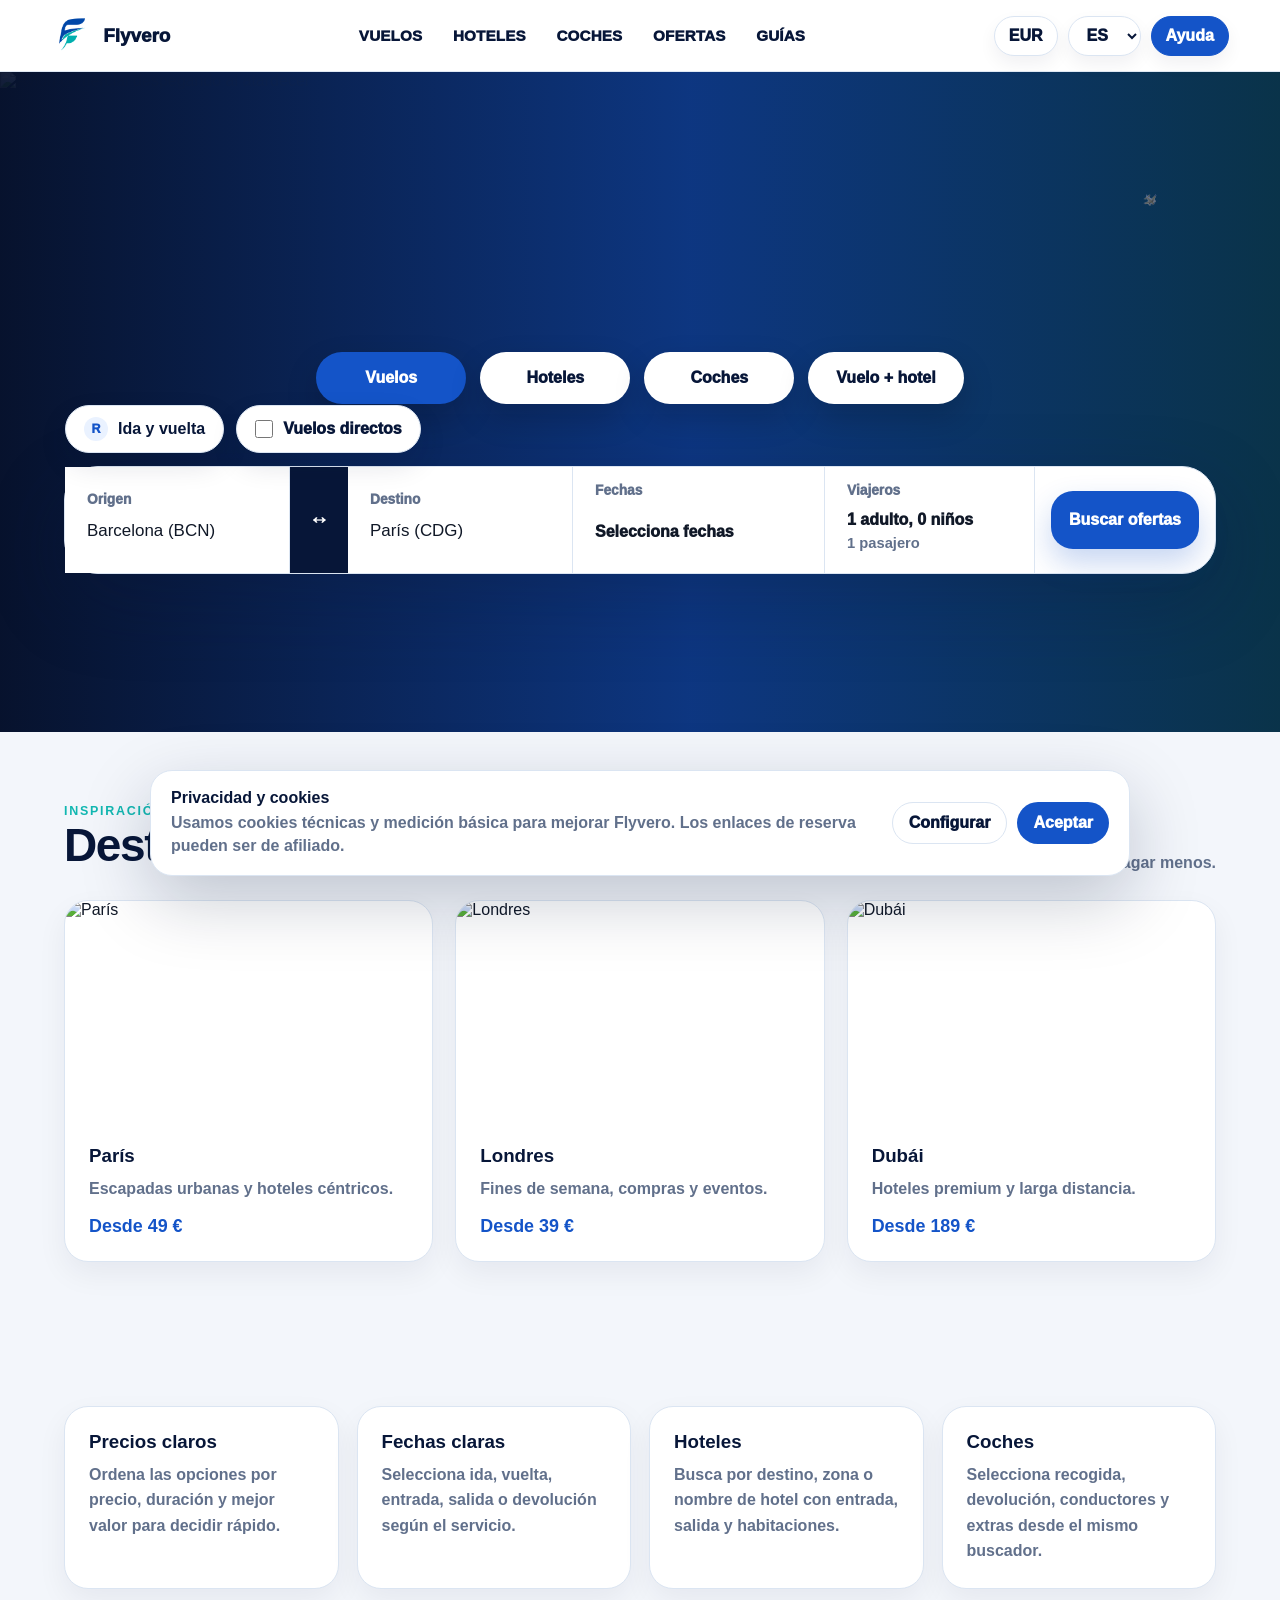
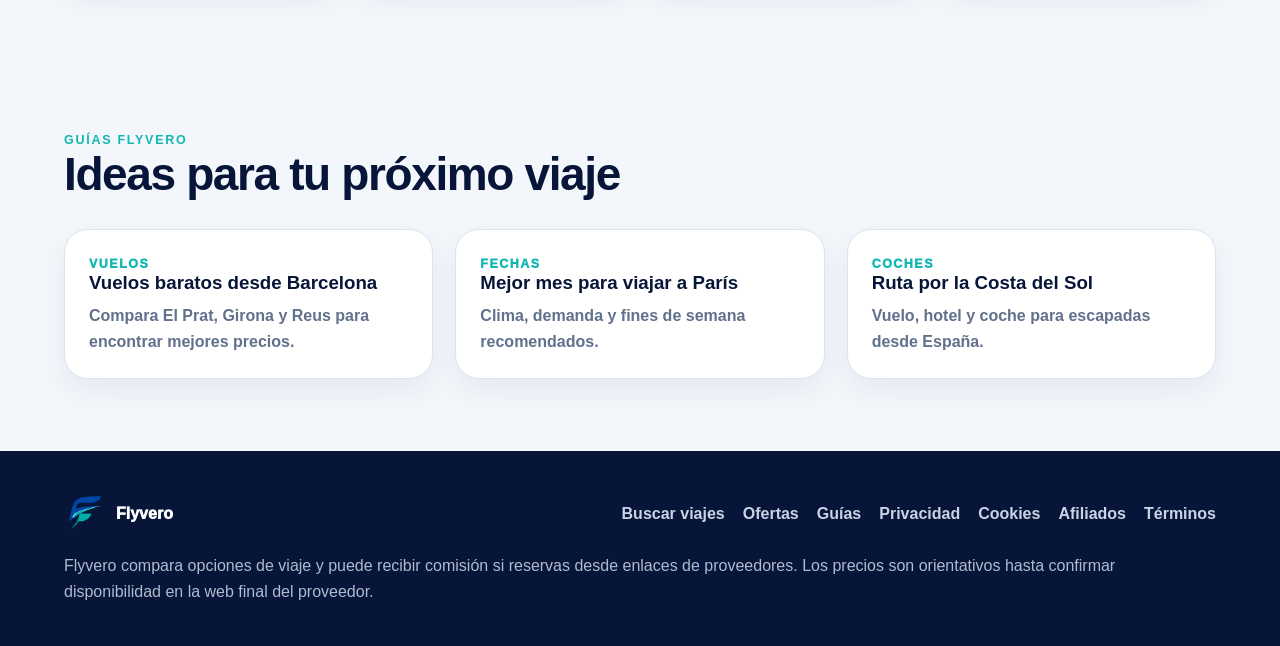
==== commit ef9c8862: "Add files via upload" ====
--- a/Web Vuelos, coches, hoteles/index.html
+++ b/Web Vuelos, coches, hoteles/index.html
@@ -1,4 +1,4 @@
-<!doctype html>
+﻿<!doctype html>
 <html lang="es">
 <head>
   <meta charset="utf-8" />
@@ -11,7 +11,8 @@
 <body>
   <header class="site-header">
     <a class="brand" href="#top" aria-label="Flyvero inicio">
-      <img src="assets/flyvero-logo.png" alt="Flyvero" />
+      <img src="assets/flyvero-mark.png" alt="" aria-hidden="true" />
+      <span>Flyvero</span>
     </a>
     <nav class="main-nav" aria-label="Navegación principal">
       <a href="#search" data-nav-product="flight">Vuelos</a>
@@ -22,6 +23,13 @@
     </nav>
     <div class="header-actions">
       <button type="button" class="ghost-btn">EUR</button>
+      <select class="language-select" data-language-select aria-label="Idioma">
+        <option value="es">ES</option>
+        <option value="en">EN</option>
+        <option value="fr">FR</option>
+        <option value="de">DE</option>
+        <option value="it">IT</option>
+      </select>
       <button type="button" class="ghost-btn">Ayuda</button>
     </div>
   </header>
@@ -135,7 +143,6 @@
             <button class="search-btn" type="submit">Buscar ofertas</button>
           </form>
 
-          <div class="cheap-deals" id="cheapDeals" aria-live="polite"></div>
         </section>
       </div>
     </section>
@@ -184,17 +191,31 @@
   </main>
 
   <footer class="site-footer">
-    <img src="assets/flyvero-logo.png" alt="Flyvero" />
+    <div class="footer-brand"><img src="assets/flyvero-mark.png" alt="" aria-hidden="true" /><span>Flyvero</span></div>
     <div>
-      <a href="#search">Buscar viajes</a>
-      <a href="results.html">Ofertas</a>
-      <a href="#guides">Guías</a>
-      <a href="#">Privacidad</a>
-      <a href="#">Cookies</a>
-    </div>
-    <p>Flyvero compara opciones de viaje. Las reservas se completan en el proveedor correspondiente cuando la integración comercial esté activa.</p>
+      <a href="#search" data-i18n="searchTrips">Buscar viajes</a>
+      <a href="results.html" data-i18n="deals">Ofertas</a>
+      <a href="#guides" data-i18n="guides">Guías</a>
+      <a href="privacidad.html" data-i18n="privacy">Privacidad</a>
+      <a href="cookies.html" data-i18n="cookies">Cookies</a>
+      <a href="afiliados.html" data-i18n="affiliates">Afiliados</a>
+      <a href="terminos.html" data-i18n="terms">Términos</a>
+    </div>
+    <p data-i18n="footerDisclosure">Flyvero compara opciones de viaje y puede recibir comisión si reservas desde enlaces de proveedores. Los precios son orientativos hasta confirmar disponibilidad en la web final del proveedor.</p>
   </footer>
+
+  <div class="cookie-banner" id="cookieBanner" hidden>
+    <div>
+      <strong data-i18n="cookieTitle">Privacidad y cookies</strong>
+      <p data-i18n="cookieText">Usamos cookies técnicas y medición básica para mejorar Flyvero. Los enlaces de reserva pueden ser de afiliado.</p>
+    </div>
+    <div class="cookie-actions">
+      <a href="cookies.html" data-i18n="configure">Configurar</a>
+      <button type="button" id="acceptCookies" data-i18n="accept">Aceptar</button>
+    </div>
+  </div>
 
   <script src="app.js"></script>
 </body>
 </html>
+
--- a/Web Vuelos, coches, hoteles/styles.css
+++ b/Web Vuelos, coches, hoteles/styles.css
@@ -1,1671 +1,936 @@
-:root{--navy:#13214b;--navy2:#0d1739;--blue:#1454c8;--teal:#12b7b2;--yellow:#f7c80e;--paper:#f4f7fb;--line:#d8e2f0;--muted:#62718a;--text:#131a2b;--shadow:0 24px 70px rgba(15,25,55,.18)}
-*{box-sizing:border-box}html{scroll-behavior:smooth}body{margin:0;background:var(--paper);color:var(--text);font-family:Inter,Segoe UI,Roboto,Arial,sans-serif;overflow-x:hidden}button,input,select{font:inherit}button{cursor:pointer}a{text-decoration:none;color:inherit}.site-header{position:sticky;top:0;z-index:50;height:76px;padding:0 clamp(18px,5vw,70px);display:flex;align-items:center;gap:26px;justify-content:space-between;background:rgba(255,255,255,.92);backdrop-filter:blur(16px);border-bottom:1px solid rgba(216,226,240,.8)}.brand{display:flex;align-items:center;flex:0 0 auto}.brand img{height:44px;width:auto;display:block;object-fit:contain}.main-nav{display:flex;gap:24px;align-items:center;font-size:.95rem;font-weight:850;color:#34405a}.main-nav a:hover{color:var(--blue)}.header-actions{display:flex;gap:10px}.ghost-btn{height:40px;border:1px solid var(--line);background:#fff;border-radius:999px;padding:0 16px;font-weight:850;color:var(--navy)}.hero{position:relative;min-height:710px;padding:76px clamp(18px,5vw,70px) 66px;display:flex;align-items:center;overflow:visible}.hero-bg{position:absolute;inset:0;width:100%;height:100%;object-fit:cover}.hero-shade{position:absolute;inset:0;background:linear-gradient(100deg,rgba(13,23,57,.96) 0%,rgba(20,84,200,.72) 52%,rgba(18,183,178,.25) 100%)}.plane{position:absolute;right:6%;top:16%;width:140px;opacity:.75;filter:drop-shadow(0 18px 28px rgba(0,0,0,.25));animation:float 8s ease-in-out infinite}@keyframes float{50%{transform:translate(-30px,20px)}}.hero-content{position:relative;z-index:2;width:100%;max-width:1280px}.eyebrow{margin:0 0 12px;color:#9cf4ff;text-transform:uppercase;letter-spacing:.16em;font-size:.82rem;font-weight:950}.eyebrow.dark{color:var(--teal)}h1{margin:0 0 18px;color:#fff;font-size:clamp(44px,6vw,78px);line-height:.98;letter-spacing:-.05em;max-width:760px}.hero-copy{margin:0 0 34px;max-width:640px;color:#e6eefb;font-size:1.22rem;line-height:1.55}.search-card{width:min(1210px,100%);background:#fff;color:var(--text);border-radius:30px;padding:26px 28px 28px;box-shadow:var(--shadow);position:relative;overflow:visible}.product-tabs{display:flex;gap:12px;flex-wrap:wrap;margin-bottom:24px}.product-tab{border:0;background:#eef3fb;color:var(--navy);height:56px;padding:0 26px;border-radius:999px;font-weight:950;font-size:1.02rem}.product-tab.active{background:var(--yellow);color:#111827}.trip-form{display:grid;grid-template-columns:minmax(180px,1.1fr) 56px minmax(180px,1.1fr) minmax(240px,1.35fr) minmax(160px,.85fr) 220px;gap:14px;align-items:end}.input-group{position:relative;min-width:0}.input-group label{display:block;margin:0 0 8px;color:var(--muted);font-size:.9rem;font-weight:950}.input-group input,.input-group select,.date-trigger{width:100%;height:68px;border:1px solid var(--line);border-radius:18px;background:#fff;color:var(--text);padding:0 18px;outline:none;font-size:1.03rem;transition:.18s}.input-group input:focus,.input-group select:focus,.date-trigger:focus{border-color:#3b75ff;box-shadow:0 0 0 4px rgba(59,117,255,.12)}.date-trigger{text-align:left;display:grid;align-content:center;gap:4px}.date-trigger strong{font-weight:950}.date-trigger span{color:var(--muted);font-weight:800}.swap-btn{height:56px;width:56px;border:0;border-radius:18px;background:var(--navy);color:#fff;font-size:1.3rem;font-weight:900;margin-bottom:0}.search-btn{height:68px;border:0;border-radius:18px;background:var(--yellow);color:#111827;font-size:1.08rem;font-weight:950;box-shadow:0 14px 34px rgba(247,200,14,.25)}.search-btn:hover,.product-tab:hover{transform:translateY(-1px)}.trust-row{display:flex;gap:14px;flex-wrap:wrap;margin-top:24px}.trust-row span{background:#f8fbff;border:1px solid var(--line);color:#2f3d56;border-radius:999px;padding:13px 18px;font-weight:900}.suggest-panel{position:absolute;left:0;top:calc(100% + 10px);width:min(520px,calc(100vw - 42px));background:#fff;border:1px solid var(--line);border-radius:20px;box-shadow:0 22px 60px rgba(15,25,55,.2);z-index:80;overflow:hidden}.suggest-head{padding:14px 16px;background:#f6f9fd;border-bottom:1px solid var(--line);display:grid;gap:3px}.suggest-head strong{color:var(--navy)}.suggest-head span{color:var(--muted);font-size:.82rem;font-weight:800}.suggest-item{width:100%;border:0;border-bottom:1px solid #eef3fb;background:#fff;padding:13px 15px;display:grid;grid-template-columns:42px 1fr auto;gap:12px;align-items:center;text-align:left}.suggest-item:hover{background:#f3f8ff}.airport-icon{height:42px;width:42px;border-radius:14px;background:linear-gradient(135deg,var(--blue),var(--teal));color:#fff;display:grid;place-items:center;font-weight:950}.suggest-main{display:grid;gap:3px;min-width:0}.suggest-main strong{white-space:nowrap;overflow:hidden;text-overflow:ellipsis}.suggest-main span{color:var(--muted);font-size:.84rem;font-weight:750}.airport-code{background:#eaf2ff;color:var(--blue);padding:7px 10px;border-radius:999px;font-weight:950}.calendar-panel{position:absolute;top:calc(100% + 10px);left:50%;transform:translateX(-50%);width:590px;background:#fff;border:1px solid var(--line);border-radius:24px;box-shadow:0 30px 80px rgba(15,25,55,.24);z-index:90;overflow:hidden}.calendar-top{display:flex;justify-content:space-between;align-items:center;padding:20px 22px;background:#f8fbff;border-bottom:1px solid var(--line)}.calendar-top div{display:grid;gap:4px}.calendar-top strong{font-size:1.08rem;color:var(--navy)}.calendar-top span{color:var(--muted);font-weight:850}.calendar-top button{width:40px;height:40px;border:0;border-radius:50%;background:#e7edf5;color:#172033;font-weight:950;font-size:1.3rem}.price-legend{display:flex;gap:16px;align-items:center;padding:15px 22px 4px;color:var(--muted);font-weight:900}.dot{display:inline-block;width:12px;height:12px;border-radius:50%;margin-right:7px}.dot.cheap{background:#26b96f}.dot.mid{background:#f4bd0b}.dot.high{background:#ea5455}.weekdays,.calendar-grid{display:grid;grid-template-columns:repeat(7,1fr);gap:7px;padding:0 22px}.weekdays{margin-top:12px;color:var(--muted);font-size:.78rem;font-weight:950;text-align:center}.calendar-grid{padding-top:8px;padding-bottom:18px}.day-empty{min-height:62px}.day-btn{height:62px;border:1px solid var(--line);background:#fff;border-radius:16px;display:grid;place-items:center;gap:1px;padding:6px;color:var(--text)}.day-btn strong{font-size:.95rem}.day-btn span{font-size:.74rem;font-weight:850}.day-btn.cheap{background:#e9f9f0;border-color:#9addb6}.day-btn.mid{background:#fff7db;border-color:#f2d36b}.day-btn.high{background:#ffeded;border-color:#f3a4a5}.day-btn.selected{background:var(--blue);border-color:var(--blue);color:#fff}.day-btn.in-range{background:#eaf2ff;border-color:#9ebcff}.calendar-footer{display:flex;justify-content:space-between;gap:12px;padding:16px 22px 20px;border-top:1px solid var(--line)}.clear-btn,.done-btn{height:46px;border-radius:999px;padding:0 20px;font-weight:950}.clear-btn{border:1px solid var(--line);background:#fff;color:var(--navy)}.done-btn{border:0;background:var(--yellow);color:#111827}.section,.results-section{padding:76px clamp(18px,5vw,70px)}.section-head{display:flex;justify-content:space-between;align-items:end;gap:24px;margin-bottom:28px}.section-head h2{margin:0;color:var(--navy);font-size:clamp(30px,4vw,46px);letter-spacing:-.03em}.section-head p{margin:0;color:var(--muted);font-weight:800;max-width:520px}.results-grid{display:grid;gap:16px}.offer-card{display:grid;grid-template-columns:1fr auto;gap:22px;background:#fff;border:1px solid var(--line);border-radius:24px;padding:20px;box-shadow:0 10px 30px rgba(15,25,55,.06)}.offer-left{display:flex;gap:16px;align-items:flex-start}.provider-logo{width:52px;height:52px;border-radius:17px;background:linear-gradient(135deg,var(--navy),var(--blue));color:#fff;display:grid;place-items:center;font-weight:950}.offer-card h3{margin:0 0 8px;color:var(--navy);font-size:1.13rem}.offer-meta{display:flex;flex-wrap:wrap;gap:8px;color:var(--muted);font-weight:800}.offer-meta span{background:#f4f7fb;border-radius:999px;padding:6px 10px}.offer-price{text-align:right}.offer-price strong{font-size:1.8rem;color:var(--navy);display:block}.offer-price span{color:var(--muted);font-weight:800}.deal-link{margin-top:12px;display:inline-flex;height:42px;align-items:center;padding:0 16px;border-radius:999px;background:var(--blue);color:#fff;font-weight:950}.destination-grid,.benefits,.guide-grid{display:grid;grid-template-columns:repeat(3,1fr);gap:22px}.destination-card{background:#fff;border-radius:26px;overflow:hidden;box-shadow:0 14px 38px rgba(15,25,55,.08)}.destination-card img{width:100%;height:220px;object-fit:cover;display:block}.destination-card div{padding:22px}.destination-card h3{margin:0 0 8px;color:var(--navy);font-size:1.35rem}.destination-card p{color:var(--muted);font-weight:750}.destination-card strong{color:var(--blue);font-size:1.1rem}.benefits{grid-template-columns:repeat(4,1fr);padding-top:10px}.benefit-card,.guide-grid article{background:#fff;border:1px solid var(--line);border-radius:24px;padding:26px;box-shadow:0 10px 30px rgba(15,25,55,.05)}.benefit-card h3,.guide-grid h3{margin:0 0 10px;color:var(--navy)}.benefit-card p,.guide-grid p{margin:0;color:var(--muted);line-height:1.6;font-weight:750}.guide-grid span{color:var(--teal);text-transform:uppercase;letter-spacing:.12em;font-size:.78rem;font-weight:950}.site-footer{background:#0d1739;color:#c7d3e6;padding:42px clamp(18px,5vw,70px);display:grid;grid-template-columns:auto 1fr;gap:18px 32px;align-items:center}.site-footer img{width:160px;background:#fff;border-radius:18px;padding:8px}.site-footer div{display:flex;justify-content:flex-end;gap:18px;flex-wrap:wrap;font-weight:850}.site-footer p{grid-column:1/-1;margin:0;color:#aebbd1;line-height:1.6}@media(max-width:1120px){.trip-form{grid-template-columns:1fr 54px 1fr}.date-wrap,.travelers-wrap,.search-btn{grid-column:span 1}.calendar-panel{left:0;transform:none}}@media(max-width:860px){.main-nav,.header-actions{display:none}.hero{padding-top:40px}.trip-form{grid-template-columns:1fr}.swap-btn{justify-self:center;transform:rotate(90deg)}.calendar-panel{width:calc(100vw - 36px);left:0}.section-head,.offer-card,.offer-left{display:grid}.offer-price{text-align:left}.destination-grid,.benefits,.guide-grid{grid-template-columns:1fr}.site-footer{grid-template-columns:1fr}.site-footer div{justify-content:flex-start}.search-card{padding:20px}.product-tab{height:48px;padding:0 18px}.input-group input,.input-group select,.date-trigger,.search-btn{height:62px}}
-body.results-page-body{background:var(--paper)}
-.results-hero{padding:42px clamp(18px,5vw,70px) 26px;background:linear-gradient(180deg,#eef4fb,#f8fbff)}
-.results-title{display:flex;align-items:end;justify-content:space-between;gap:24px;margin-bottom:22px}
-.results-title h1{margin:0;color:var(--navy);font-size:clamp(34px,5vw,58px);letter-spacing:-.04em;line-height:1}
-.results-title p:last-child{margin:0;color:var(--muted);font-weight:850;max-width:520px}
-.results-search-card{width:100%;max-width:none;border-radius:24px}
-.results-search-card .trip-form{grid-template-columns:minmax(160px,1fr) 54px minmax(160px,1fr) minmax(230px,1.15fr) minmax(150px,.75fr) 170px}
-.results-layout{display:grid;grid-template-columns:300px 1fr;gap:24px;padding:28px clamp(18px,5vw,70px) 76px;align-items:start}
-.filters-panel{position:sticky;top:96px;display:grid;gap:18px;background:#fff;border:1px solid var(--line);border-radius:24px;padding:20px;box-shadow:0 10px 30px rgba(15,25,55,.06)}
-.filter-title{display:flex;justify-content:space-between;align-items:center;gap:14px}
-.filter-title h2{margin:0;color:var(--navy);font-size:1.2rem}
-.filter-title button{border:0;background:#eef3fb;color:var(--blue);border-radius:999px;padding:8px 12px;font-weight:950}
-.filters-panel label{display:grid;gap:8px;color:var(--muted);font-size:.9rem;font-weight:950}
-.filters-panel input[type=range],.filters-panel select{width:100%;height:44px;border:1px solid var(--line);border-radius:14px;padding:0 12px;background:#fff;color:var(--text)}
-.check-filter{display:flex!important;grid-template-columns:auto 1fr;align-items:center;color:var(--text)!important}
-.check-filter input{width:18px;height:18px}
-.results-panel{min-width:0}
-.compact-head{margin-bottom:18px}
-@media(max-width:1120px){.results-search-card .trip-form{grid-template-columns:1fr 54px 1fr}.results-layout{grid-template-columns:1fr}.filters-panel{position:static}}
-@media(max-width:860px){.results-title{display:grid}.results-search-card .trip-form{grid-template-columns:1fr}.results-layout{padding-inline:18px}.results-hero{padding-inline:18px}}
-
-.hero-content{margin-inline:auto}
-.search-card{margin-inline:auto}
+﻿:root{
+  --navy:#071638;
+  --brand:#1454c8;
+  --brand-dark:#0b3f9e;
+  --teal:#11b7b1;
+  --yellow:#f7c80e;
+  --paper:#f3f6fb;
+  --text:#101827;
+  --muted:#61708b;
+  --line:#dbe5f2;
+  --soft:#f7faff;
+  --shadow:0 24px 70px rgba(7,22,56,.18);
+}
+*{box-sizing:border-box}
+html{scroll-behavior:smooth}
+body{margin:0;background:var(--paper);color:var(--text);font-family:Inter,Segoe UI,Roboto,Arial,sans-serif;overflow-x:hidden}
+button,input,select{font:inherit}
+button{cursor:pointer}
+a{text-decoration:none;color:inherit}
+[hidden]{display:none!important}
 .field-hidden{display:none!important}
-.trip-options{grid-column:1/-1;display:flex;gap:10px;align-items:center;margin:-4px 0 2px}
-.trip-options[hidden]{display:none!important}
-.trip-type-trigger{height:44px;border:1px solid var(--line);background:#f8fbff;color:var(--navy);border-radius:999px;padding:0 16px;display:inline-flex;align-items:center;gap:10px;font-weight:950}
-.trip-type-trigger span{width:24px;height:24px;border-radius:50%;background:#eaf2ff;color:var(--blue);display:grid;place-items:center;font-size:.78rem;font-weight:950}
-.trip-type-panel{position:absolute;top:72px;left:28px;width:min(360px,calc(100vw - 56px));background:#fff;border:1px solid var(--line);border-radius:22px;box-shadow:0 28px 70px rgba(15,25,55,.22);z-index:100;overflow:hidden}
-.trip-type-top{height:58px;display:grid;grid-template-columns:40px 1fr 40px;align-items:center;padding:0 14px;background:#f8fbff;border-bottom:1px solid var(--line);color:var(--navy);font-weight:950;text-align:center}
-.trip-type-top button{width:36px;height:36px;border:0;background:transparent;color:var(--muted);font-size:1.1rem;font-weight:900}
-.trip-type-option{width:100%;height:66px;border:0;background:#fff;display:grid;grid-template-columns:42px 1fr;gap:14px;align-items:center;text-align:left;padding:0 20px;color:var(--text);font-size:1rem}
-.trip-type-option:hover,.trip-type-option.active{background:#f3f8ff}
-.trip-type-option span{width:34px;height:34px;border-radius:50%;background:#eef3fb;color:var(--navy);display:grid;place-items:center;font-weight:950}
-.trip-type-option.active span{background:var(--blue);color:#fff}
-.trip-type-option strong{font-weight:900}
-.direct-option{height:44px;display:inline-flex!important;align-items:center;gap:10px;margin:0!important;padding:0 14px;border:1px solid var(--line);border-radius:999px;background:#fff;color:var(--navy)!important;font-weight:950}
-.direct-option[hidden]{display:none!important}
-.direct-option input{width:18px;height:18px;accent-color:var(--blue)}
-.product-extra-options{grid-column:1/-1;display:grid;grid-template-columns:repeat(4,minmax(150px,1fr));gap:10px;align-items:center;margin-top:-2px}
-.product-extra-options[hidden]{display:none!important}
-.extra-time,.extra-check{min-height:52px;margin:0!important;border:1px solid rgba(216,226,240,.95);border-radius:14px;background:#f8fbff;color:var(--navy)!important;font-weight:900;display:grid!important;align-content:center;gap:3px;padding:8px 12px}
-.extra-time input{border:0!important;background:transparent!important;height:auto!important;padding:0!important;box-shadow:none!important;font-weight:850;color:var(--text)}
-.extra-check{grid-template-columns:auto 1fr;align-items:center;display:grid!important}
-.extra-check input{width:18px;height:18px;accent-color:var(--blue)}
-.trip-form{grid-template-columns:minmax(170px,1fr) 52px minmax(170px,1fr) minmax(205px,1.04fr) minmax(215px,.96fr) minmax(190px,.78fr)}
-.results-search-card .trip-form{grid-template-columns:minmax(150px,1fr) 50px minmax(150px,1fr) minmax(205px,1fr) minmax(215px,.95fr) 160px}
-.trip-form.is-hotel{grid-template-columns:minmax(280px,1.35fr) minmax(220px,1fr) minmax(240px,1fr) minmax(190px,.72fr)}
-.trip-form.is-car{grid-template-columns:minmax(210px,1fr) 52px minmax(210px,1fr) minmax(215px,1fr) minmax(220px,.9fr) minmax(180px,.72fr)}
-.trip-form.is-multi{grid-template-columns:minmax(320px,1.1fr) minmax(220px,.72fr) minmax(190px,.56fr)}
+
+.site-header{position:sticky;top:0;z-index:120;height:72px;padding:0 clamp(16px,4vw,64px);display:grid;grid-template-columns:auto 1fr auto;align-items:center;gap:22px;background:rgba(255,255,255,.94);backdrop-filter:blur(16px);border-bottom:1px solid rgba(219,229,242,.85)}
+.brand{display:inline-flex;align-items:center;gap:10px;min-width:max-content;color:var(--navy);font-weight:950;font-size:1.18rem}
+.brand img{width:42px;height:42px;object-fit:contain;display:block}
+.main-nav{justify-self:center;display:flex;align-items:center;gap:clamp(14px,2.4vw,34px);color:var(--navy);font-size:.95rem;font-weight:950;text-transform:uppercase;letter-spacing:.01em}
+.main-nav a{white-space:nowrap}
+.main-nav a:hover{color:var(--brand)}
+.header-actions{justify-self:end;display:flex;align-items:center;gap:10px}
+.ghost-btn,.language-select{height:40px;border:1px solid var(--line);border-radius:999px;background:#fff;color:var(--navy);padding:0 14px;font-weight:950;box-shadow:0 8px 18px rgba(7,22,56,.06)}
+.header-actions .ghost-btn:last-child{background:var(--brand);border-color:var(--brand);color:#fff}
+
+.hero{position:relative;min-height:720px;padding:118px clamp(16px,5vw,72px) 70px;display:flex;align-items:flex-end;overflow:hidden;background:#081633}
+.hero-bg{position:absolute;inset:0;width:100%;height:100%;object-fit:cover;object-position:center;filter:saturate(1.05)}
+.hero-shade{position:absolute;inset:0;background:linear-gradient(90deg,rgba(7,18,45,.94),rgba(18,84,200,.52) 54%,rgba(17,183,177,.18))}
+.plane{position:absolute;right:7%;top:15%;width:112px;opacity:.9;filter:drop-shadow(0 20px 28px rgba(0,0,0,.32));animation:floatPlane 8s ease-in-out infinite}
+@keyframes floatPlane{50%{transform:translate(-22px,16px)}}
+.hero-content{position:relative;z-index:2;width:100%;max-width:1500px;margin:0 auto}
+.eyebrow{margin:0 0 10px;color:#9df6ff;text-transform:uppercase;letter-spacing:.14em;font-size:.78rem;font-weight:950}
+.eyebrow.dark{color:var(--teal)}
+h1{margin:0 0 16px;color:#fff;font-size:clamp(42px,5.5vw,76px);line-height:1;letter-spacing:-.04em;max-width:740px}
+.hero-copy{margin:0 0 18px;max-width:660px;color:#e9f0fb;font-size:1.14rem;line-height:1.55;font-weight:650}
+.hero-highlights{display:flex;gap:10px;flex-wrap:wrap;margin-bottom:22px}
+.hero-highlights span{background:rgba(255,255,255,.14);border:1px solid rgba(255,255,255,.26);color:#fff;border-radius:999px;padding:10px 14px;font-weight:900;backdrop-filter:blur(8px)}
+
+.search-card{position:relative;width:min(1500px,100%);margin:0 auto;background:rgba(255,255,255,.98);border:1px solid rgba(219,229,242,.95);border-radius:34px;padding:28px;box-shadow:var(--shadow);overflow:visible;color:var(--text)}
+.product-tabs{display:flex;justify-content:center;gap:14px;flex-wrap:wrap;margin:-84px auto 26px;position:relative;z-index:3}
+.product-tab{height:54px;min-width:160px;padding:0 28px;border:0;border-radius:999px;background:#fff;color:#071638;font-weight:950;font-size:1rem;box-shadow:0 16px 34px rgba(0,0,0,.18)}
+.product-tab.active{background:var(--brand);color:#fff}
+.product-tab:hover{transform:translateY(-1px)}
+
+.trip-form{position:relative;display:grid;grid-template-columns:minmax(190px,1fr) 58px minmax(190px,1fr) minmax(250px,1.12fr) minmax(210px,.85fr) minmax(180px,.62fr);grid-template-areas:"options options options options options options" "origin swap destination date travelers search";gap:0;align-items:stretch;background:#fff;border:1px solid var(--line);border-radius:30px;overflow:visible}
+.trip-options{grid-area:options;display:flex;align-items:center;gap:12px;padding:14px 18px;border-bottom:1px solid var(--line);background:var(--soft);border-radius:30px 30px 0 0}
+.trip-type-trigger,.direct-option{height:44px;display:inline-flex;align-items:center;gap:10px;border:1px solid var(--line);background:#fff;border-radius:999px;padding:0 18px;color:var(--navy);font-weight:950;white-space:nowrap}
+.trip-type-trigger span{width:24px;height:24px;border-radius:50%;background:#eaf2ff;color:var(--brand);display:grid;place-items:center;font-size:.78rem}
+.direct-option input{width:18px;height:18px;margin:0;accent-color:var(--brand)}
+.origin-wrap{grid-area:origin}.swap-btn{grid-area:swap}.destination-wrap{grid-area:destination}.date-wrap{grid-area:date}.travelers-wrap{grid-area:travelers}.search-btn{grid-area:search}.product-extra-options{grid-area:extras}.multi-city-panel{grid-area:multi}
+.input-group{position:relative;min-width:0;display:flex;flex-direction:column;justify-content:center;padding:16px 22px;border-right:1px solid var(--line);min-height:96px;background:#fff}
+.input-group label{display:block;margin:0 0 7px;color:var(--muted);font-size:.86rem;font-weight:950;line-height:1.15}
+.input-group input,.date-trigger,.traveler-trigger{width:100%;min-width:0;border:0;background:#fff;color:var(--text);padding:0;outline:0;text-align:left;line-height:1.25}
+.input-group input{font-size:1.06rem;height:34px;text-overflow:ellipsis}
+.date-trigger,.traveler-trigger{display:grid;gap:6px;align-content:center;min-height:52px}
+.date-trigger strong,.traveler-trigger strong{font-size:1.02rem;font-weight:950;white-space:nowrap;overflow:hidden;text-overflow:ellipsis}
+.date-trigger span,.traveler-trigger span{color:var(--muted);font-weight:900;white-space:nowrap;overflow:hidden;text-overflow:ellipsis}
+.swap-btn{align-self:stretch;width:auto;height:auto;margin:0;border:0;border-radius:0;background:var(--navy);color:#fff;font-size:1.25rem;font-weight:950}
+.search-btn{align-self:center;justify-self:stretch;min-height:58px;margin:16px;border:0;border-radius:22px;background:var(--brand);color:#fff;font-weight:950;font-size:1rem;box-shadow:0 14px 30px rgba(20,84,200,.24);white-space:nowrap}
+.search-btn:hover,.ghost-btn:hover{background:var(--brand-dark);color:#fff}
+
+.trip-form.is-hotel{grid-template-columns:minmax(310px,1.25fr) minmax(270px,1fr) minmax(260px,.9fr) minmax(190px,.58fr);grid-template-areas:"destination date travelers search"}
+.trip-form.is-hotel .trip-options,.trip-form.is-hotel .origin-wrap,.trip-form.is-hotel .swap-btn{display:none!important}
+.trip-form.is-package{grid-template-columns:minmax(190px,1fr) 58px minmax(210px,1fr) minmax(255px,1.1fr) minmax(230px,.85fr) minmax(190px,.6fr);grid-template-areas:"origin swap destination date travelers search"}
+.trip-form.is-package .trip-options{display:none!important}
+.trip-form.is-car{grid-template-columns:minmax(270px,1.15fr) minmax(270px,1fr) minmax(230px,.82fr) minmax(210px,.72fr) minmax(170px,.56fr);grid-template-areas:"origin date extras travelers search" "carline carline carline carline carline"}
+.trip-form.is-car .trip-options,.trip-form.is-car:not(.is-different-office) .destination-wrap,.trip-form.is-car:not(.is-different-office) .swap-btn{display:none!important}
+.trip-form.is-car.is-different-office{grid-template-columns:minmax(220px,1fr) 56px minmax(220px,1fr) minmax(250px,1.05fr) minmax(260px,.95fr) minmax(190px,.7fr) minmax(165px,.54fr);grid-template-areas:"origin swap destination date extras travelers search" "carline carline carline carline carline carline carline"}
+.trip-form.is-car.is-different-office .swap-btn,.trip-form.is-car.is-different-office .destination-wrap{display:flex!important}
+.trip-form.is-car .product-extra-options{display:grid;grid-template-columns:1fr;gap:10px;align-items:center;padding:14px 16px;border-right:1px solid var(--line);background:#fff;min-height:96px}
+.trip-form.is-car.is-different-office .product-extra-options{grid-template-columns:1fr 1fr}
+.return-office-toggle{position:absolute;left:22px;top:calc(100% + 12px);display:inline-flex;align-items:center;gap:9px;color:var(--navy);font-weight:950;font-size:.92rem;white-space:nowrap;z-index:10;background:rgba(255,255,255,.94);border:1px solid rgba(219,229,242,.9);border-radius:999px;padding:8px 12px;box-shadow:0 12px 28px rgba(7,22,56,.18)}
+.results-page-body .return-office-toggle{color:var(--navy)}
+.return-office-toggle input{width:18px;height:18px;margin:0;accent-color:var(--brand)}
+.extra-time{display:grid;grid-template-columns:1fr auto;gap:10px;align-items:center;min-height:52px;padding:10px 12px;border:1px solid var(--line);border-radius:15px;background:#fff;color:var(--navy);font-weight:950;line-height:1.15}
+.extra-time select{min-width:80px;border:0;background:transparent;color:var(--navy);font-weight:950;outline:0;text-align:right}
+
+.trip-form.is-multi{grid-template-columns:minmax(320px,1fr) minmax(220px,.72fr) minmax(190px,.58fr);grid-template-areas:"multi travelers search"}
+.trip-form.is-multi .trip-options{grid-area:multi;border:0;border-radius:30px 0 0 30px;background:#fff;display:block;padding:16px 20px}
 .trip-form.is-multi .origin-wrap,.trip-form.is-multi .destination-wrap,.trip-form.is-multi .date-wrap,.trip-form.is-multi .swap-btn{display:none!important}
-.multi-city-panel{grid-column:1/-1;display:grid;gap:14px;max-width:620px}
-.multi-city-panel[hidden]{display:none!important}
-.multi-city-head{display:grid;gap:3px;color:var(--navy)}
-.multi-city-head strong{font-size:1.05rem}
-.multi-city-head span{color:var(--muted);font-size:.86rem;font-weight:800}
-.multi-flight-card{background:#f8fbff;border:1px solid var(--line);border-radius:18px;overflow:hidden}
-.multi-flight-title{display:flex;align-items:center;justify-content:space-between;padding:12px 16px;color:var(--navy);font-weight:950}
-.multi-remove{border:0;background:#eef3fb;color:var(--blue);border-radius:999px;padding:7px 10px;font-weight:900}
-.multi-row{position:relative;display:grid!important;grid-template-columns:38px 1fr auto;align-items:center;gap:8px;margin:0!important;border-top:1px solid var(--line);color:var(--text)!important}
-.multi-row input{height:54px!important;border:0!important;border-radius:0!important;background:#fff!important;box-shadow:none!important;padding:0 12px!important;font-weight:850}
-.multi-icon{display:grid;place-items:center;width:38px;height:54px;color:var(--navy);font-weight:950}
-.multi-swap{width:42px;height:42px;margin-right:8px;border:1px solid var(--line);border-radius:50%;background:#fff;color:var(--blue);font-weight:950}
-.add-flight-btn{height:58px;border:0;border-radius:16px;background:var(--navy);color:#fff;font-weight:950;font-size:1.02rem}
-.cheap-deals{margin-top:22px;border-top:1px solid var(--line);padding-top:18px;display:grid;gap:14px}
-.cheap-deals-head{display:flex;justify-content:space-between;gap:18px;align-items:end;color:var(--navy)}
-.cheap-deals-head strong{font-size:1.02rem}
-.cheap-deals-head span{color:var(--muted);font-weight:850;font-size:.86rem;text-align:right}
-.cheap-deals-grid{display:grid;grid-template-columns:repeat(3,1fr);gap:12px}
-.cheap-deal-card{background:#f8fbff;border:1px solid var(--line);border-radius:16px;padding:14px;display:grid;gap:6px}
-.cheap-deal-card span{color:var(--muted);font-size:.8rem;font-weight:900}
-.cheap-deal-card strong{color:var(--navy);font-size:1.32rem}
-.cheap-deal-card small{color:var(--text);font-weight:850;white-space:nowrap;overflow:hidden;text-overflow:ellipsis}
-.traveler-trigger{width:100%;height:68px;border:1px solid var(--line);border-radius:18px;background:#fff;color:var(--text);padding:0 18px;outline:none;text-align:left;display:grid;align-content:center;gap:4px;transition:.18s}
-.traveler-trigger:focus{border-color:#3b75ff;box-shadow:0 0 0 4px rgba(59,117,255,.12)}
-.traveler-trigger strong{font-weight:950;white-space:nowrap;overflow:hidden;text-overflow:ellipsis}
-.traveler-trigger span{color:var(--muted);font-weight:800;white-space:nowrap;overflow:hidden;text-overflow:ellipsis}
-.traveler-panel{position:absolute;top:calc(100% + 10px);right:0;width:min(390px,calc(100vw - 42px));background:#fff;border:1px solid var(--line);border-radius:22px;box-shadow:0 28px 70px rgba(15,25,55,.22);z-index:95;overflow:hidden}
-.traveler-head{padding:16px 18px;background:#f8fbff;border-bottom:1px solid var(--line);color:var(--navy);font-weight:950}
-.traveler-row{display:grid;grid-template-columns:1fr auto;gap:16px;align-items:center;padding:18px;border-bottom:1px solid #eef3fb}
-.traveler-row:last-child{border-bottom:0}
-.traveler-row strong{display:block;color:var(--text);font-size:1rem}
-.traveler-row span{display:block;margin-top:4px;color:var(--muted);font-size:.82rem;font-weight:750}
-.stepper{display:grid;grid-template-columns:38px 34px 38px;gap:8px;align-items:center}
-.stepper b{text-align:center;color:var(--navy);font-size:1.08rem}
-.stepper button{width:38px;height:38px;border:1px solid var(--navy);border-radius:50%;background:#fff;color:var(--navy);font-size:1.3rem;line-height:1;font-weight:500}
-.stepper button:disabled{border-color:#cfd8e6;color:#aab5c7;background:#f4f7fb;cursor:not-allowed}
-.calendar-panel{width:430px;border-radius:18px}
-.calendar-top{display:grid;grid-template-columns:34px 1fr 34px 34px;gap:8px;align-items:center;padding:10px 12px}
-.calendar-top strong{font-size:.98rem}
-.calendar-top span{font-size:.78rem}
-.calendar-top button,.month-nav,#closeCalendar{width:34px!important;height:34px!important;border-radius:50%;font-size:1rem}
-.price-legend{padding:8px 12px 2px;font-size:.78rem;gap:12px}
-.weekdays,.calendar-grid{gap:5px;padding-inline:12px}
-.weekdays{margin-top:8px}
-.calendar-grid{padding-top:6px;padding-bottom:10px}
-.day-empty{min-height:42px}
-.day-btn{height:42px;border-radius:10px;padding:4px}
-.day-btn strong{font-size:.82rem}
-.day-btn span{font-size:.56rem}
-.calendar-footer{padding:10px 12px 12px}
-.clear-btn,.done-btn{height:38px;padding:0 16px}
-
-@media(max-width:1320px){
-  .trip-form,.results-search-card .trip-form,.trip-form.is-hotel,.trip-form.is-car,.trip-form.is-multi{grid-template-columns:1fr 52px 1fr}
-  .date-wrap,.travelers-wrap,.search-btn{grid-column:span 1}
-  .trip-form.is-multi .travelers-wrap,.trip-form.is-multi .search-btn{grid-column:span 1}
-  .product-extra-options{grid-template-columns:repeat(2,minmax(150px,1fr))}
-}
-@media(max-width:860px){
-  .hero{min-height:auto;padding-top:36px;background:#0d1739}
-  .hero-bg{height:100%;object-position:center top}
-  .hero-shade{background:linear-gradient(180deg,rgba(13,23,57,.94),rgba(13,23,57,.78))}
-  h1{font-size:40px;letter-spacing:0}
-  .hero-copy{font-size:1rem}
-  .product-tabs{overflow-x:auto;flex-wrap:nowrap;padding-bottom:4px}
-  .product-tab{flex:0 0 auto}
-  .trip-form.is-hotel,.trip-form.is-car,.trip-form.is-multi{grid-template-columns:1fr}
-  .product-extra-options{grid-template-columns:1fr}
-  .multi-city-panel{max-width:none}
-  .cheap-deals-head{display:grid}
-  .cheap-deals-head span{text-align:left}
-  .cheap-deals-grid{grid-template-columns:1fr}
-  .trip-type-panel{position:fixed;left:12px;right:12px;bottom:14px;top:auto;width:auto;border-radius:26px;z-index:140}
-  .trip-type-option{height:72px;font-size:1.08rem}
-  .traveler-trigger{height:62px}
-  .calendar-panel{width:min(430px,calc(100vw - 36px));left:0;right:auto;transform:none}
-  .traveler-panel{left:0;right:auto}
-}
-
-.calendar-panel{width:min(940px,calc(100vw - 36px));border-radius:22px}
-.calendar-panel .weekdays{display:none}
-.calendar-top{grid-template-columns:44px 1fr 44px 44px!important;padding:12px 16px!important}
-.calendar-top strong{text-align:center;text-transform:none;font-size:1rem!important}
-.calendar-top span{text-align:center}
-.calendar-grid.months-view{display:grid;grid-template-columns:1fr 1fr;gap:0;padding:0}
-.calendar-month-block{padding:18px 24px 22px;border-right:1px solid var(--line)}
-.calendar-month-block:last-child{border-right:0}
-.calendar-month-block h3{margin:0 0 18px;text-align:center;color:var(--navy);font-size:1.04rem}
-.month-weekdays,.month-days{display:grid;grid-template-columns:repeat(7,1fr);gap:8px;text-align:center}
-.month-weekdays{margin-bottom:10px;color:var(--muted);font-size:.72rem;font-weight:900}
-.month-days .day-empty{min-height:54px}
-.month-days .day-btn{height:54px;border:0;background:transparent;border-radius:999px;gap:2px}
-.month-days .day-btn strong{font-size:.96rem}
-.month-days .day-btn span{font-size:.66rem;color:#111827}
-.month-days .day-btn.cheap,.month-days .day-btn.mid,.month-days .day-btn.high{border:0}
-.month-days .day-btn.cheap{background:transparent}
-.month-days .day-btn.mid{background:transparent}
-.month-days .day-btn.high{background:transparent}
-.month-days .day-btn.selected{background:var(--yellow);color:#111827}
-.month-days .day-btn.selected span{color:#111827}
-.month-days .day-btn.in-range{background:#eef5ff}
-.price-legend{justify-content:flex-end;background:#f3eee9;padding:8px 18px!important}
-.dot.cheap{background:#22c55e}
-
-@media(max-width:860px){
-  body:not(.results-page-body) .search-card{padding:18px;border-radius:24px}
-  body:not(.results-page-body) .trip-form{display:grid!important;grid-template-columns:1fr!important;gap:14px!important;border:0!important;background:transparent!important;overflow:visible!important}
-  body:not(.results-page-body) .trip-options{display:flex;align-items:center;gap:10px;border:1px solid var(--line)!important;border-radius:24px!important;padding:16px!important;background:#f8fbff!important}
-  body:not(.results-page-body) .direct-option,body:not(.results-page-body) .trip-type-trigger{height:54px;min-width:0}
-  body:not(.results-page-body) .direct-option{flex:1;justify-content:center}
-  body:not(.results-page-body) .trip-type-trigger{flex:1.1;justify-content:center}
-  body:not(.results-page-body) .input-group{padding:0!important;border:0!important}
-  body:not(.results-page-body) .input-group label{margin-bottom:8px;font-size:1rem}
-  body:not(.results-page-body) .input-group input,body:not(.results-page-body) .date-trigger,body:not(.results-page-body) .traveler-trigger{height:76px!important;border:1px solid var(--line)!important;border-radius:18px!important;padding:0 20px!important;background:#fff!important}
-  body:not(.results-page-body) .swap-btn{width:56px!important;height:56px!important;border-radius:18px!important;justify-self:center;transform:rotate(90deg)}
-  body:not(.results-page-body) .search-btn{height:76px!important;border-radius:22px!important;font-size:1.16rem}
-  body:not(.results-page-body) .cheap-deals{border-radius:24px;margin-top:22px;padding:20px}
-  .calendar-panel{position:fixed!important;left:10px!important;right:10px!important;top:74px!important;bottom:12px!important;width:auto!important;transform:none!important;overflow:auto!important;border-radius:24px}
-  .calendar-grid.months-view{grid-template-columns:1fr}
-  .calendar-month-block{border-right:0;border-bottom:1px solid var(--line);padding:18px 14px}
-  .calendar-month-block:nth-child(2){display:none}
-  .month-weekdays,.month-days{gap:4px}
-  .month-days .day-btn{height:48px}
-}
-
-body:not(.results-page-body) .trip-form{
-  display:grid!important;
-  grid-template-columns:minmax(180px,1fr) 56px minmax(180px,1fr) minmax(210px,1.05fr) minmax(190px,.85fr) 220px!important;
-  grid-template-areas:
-    "options options options options options options"
-    "origin swap destination date travelers search"
-    "extras extras extras extras extras extras"
-    "multi multi multi multi multi multi"!important;
-  gap:14px!important;
-  border:0!important;
-  background:transparent!important;
-  overflow:visible!important;
-}
-body:not(.results-page-body) .trip-options{grid-area:options!important;border:1px solid var(--line)!important;border-radius:28px!important;padding:16px 20px!important;background:#f8fbff!important}
-body:not(.results-page-body) .product-extra-options{grid-area:extras!important;border:1px solid var(--line)!important;border-radius:22px!important;padding:14px!important;background:#f8fbff!important}
-body:not(.results-page-body) .multi-city-panel{grid-area:multi!important;border:1px solid var(--line)!important;border-radius:22px!important;padding:14px!important;background:#f8fbff!important}
-body:not(.results-page-body) .origin-wrap{grid-area:origin}
-body:not(.results-page-body) .swap-btn{grid-area:swap}
-body:not(.results-page-body) .destination-wrap{grid-area:destination}
-body:not(.results-page-body) .date-wrap{grid-area:date}
-body:not(.results-page-body) .travelers-wrap{grid-area:travelers}
-body:not(.results-page-body) .search-btn{grid-area:search}
-body:not(.results-page-body) .input-group{padding:0!important;border:0!important}
-body:not(.results-page-body) .input-group input,
-body:not(.results-page-body) .date-trigger,
-body:not(.results-page-body) .traveler-trigger{
-  height:76px!important;
-  border:1px solid var(--line)!important;
-  border-radius:20px!important;
-  padding:0 20px!important;
-  background:#fff!important;
-  box-shadow:none!important;
-}
-body:not(.results-page-body) .input-group input:focus,
-body:not(.results-page-body) .date-trigger:focus,
-body:not(.results-page-body) .traveler-trigger:focus{border-color:#3b75ff!important;box-shadow:0 0 0 4px rgba(59,117,255,.12)!important}
-body:not(.results-page-body) .swap-btn{
-  width:56px!important;
-  height:56px!important;
-  border-radius:18px!important;
-  align-self:end!important;
-  justify-self:center!important;
-  margin:0 0 10px!important;
-}
-body:not(.results-page-body) .search-btn{
-  height:76px!important;
-  border-radius:24px!important;
-  align-self:end!important;
-  min-width:0!important;
-}
-body:not(.results-page-body) .trip-form.is-hotel{
-  grid-template-columns:minmax(260px,1.3fr) minmax(220px,1fr) minmax(220px,1fr) 220px!important;
-  grid-template-areas:
-    "destination date travelers search"
-    "extras extras extras extras"
-    "multi multi multi multi"!important;
-}
-body:not(.results-page-body) .trip-form.is-car{
-  grid-template-columns:minmax(210px,1fr) 56px minmax(210px,1fr) minmax(220px,1fr) minmax(210px,.9fr) 210px!important;
-  grid-template-areas:
-    "origin swap destination date travelers search"
-    "extras extras extras extras extras extras"!important;
-}
-body:not(.results-page-body) .trip-form.is-multi{
-  grid-template-columns:minmax(320px,1fr) minmax(220px,.75fr) 220px!important;
-  grid-template-areas:
-    "options options options"
-    "multi multi multi"
-    "travelers travelers search"!important;
-}
-
-@media(max-width:1200px){
-  body:not(.results-page-body) .trip-form,
-  body:not(.results-page-body) .trip-form.is-car{
-    grid-template-columns:1fr 56px 1fr!important;
-    grid-template-areas:
-      "options options options"
-      "origin swap destination"
-      "date travelers search"
-      "extras extras extras"
-      "multi multi multi"!important;
-  }
-  body:not(.results-page-body) .trip-form.is-hotel{
-    grid-template-columns:1fr 1fr 220px!important;
-    grid-template-areas:
-      "destination date search"
-      "travelers travelers travelers"
-      "extras extras extras"!important;
-  }
-  body:not(.results-page-body) .trip-form.is-multi{
-    grid-template-columns:1fr 220px!important;
-    grid-template-areas:
-      "options options"
-      "multi multi"
-      "travelers search"!important;
-  }
-}
-
-@media(max-width:760px){
-  body:not(.results-page-body) .trip-form,
-  body:not(.results-page-body) .trip-form.is-hotel,
-  body:not(.results-page-body) .trip-form.is-car,
-  body:not(.results-page-body) .trip-form.is-multi{
-    grid-template-columns:1fr!important;
-    grid-template-areas:
-      "options"
-      "origin"
-      "swap"
-      "destination"
-      "date"
-      "travelers"
-      "extras"
-      "multi"
-      "search"!important;
-  }
-  body:not(.results-page-body) .trip-form.is-hotel{
-    grid-template-areas:
-      "destination"
-      "date"
-      "travelers"
-      "extras"
-      "search"!important;
-  }
-  body:not(.results-page-body) .trip-form.is-multi{
-    grid-template-areas:
-      "options"
-      "multi"
-      "travelers"
-      "search"!important;
-  }
-  body:not(.results-page-body) .trip-options{display:grid!important;grid-template-columns:1fr;gap:10px}
-  body:not(.results-page-body) .direct-option,
-  body:not(.results-page-body) .trip-type-trigger{width:100%;justify-content:center}
-  body:not(.results-page-body) .swap-btn{transform:rotate(90deg);margin:0!important}
-}
-
-/* Flyvero home: travel-portal hero layout */
-body:not(.results-page-body) .site-header{
-  position:absolute!important;
-  top:0!important;
-  left:0!important;
-  right:0!important;
-  height:74px!important;
-  display:grid!important;
-  grid-template-columns:1fr auto 1fr!important;
-  padding:0 clamp(24px,6vw,110px)!important;
-  background:rgba(255,255,255,.96)!important;
-  border-bottom:1px solid rgba(216,226,240,.6)!important;
-  color:#10182f!important;
-  z-index:80!important;
-}
-body:not(.results-page-body) .brand{
-  position:absolute!important;
-  left:50%!important;
-  top:50%!important;
-  transform:translate(-50%,-50%)!important;
-  background:transparent!important;
-  box-shadow:none!important;
-  padding:0!important;
-}
-body:not(.results-page-body) .brand img{height:48px!important}
-body:not(.results-page-body) .main-nav{
-  justify-self:start!important;
-  color:#10182f!important;
-  text-shadow:none!important;
-  gap:30px!important;
-  font-weight:950!important;
-  text-transform:uppercase!important;
-}
-body:not(.results-page-body) .header-actions{
-  justify-self:end!important;
-  align-items:center!important;
-}
-body:not(.results-page-body) .ghost-btn{
-  background:transparent!important;
-  border:0!important;
-  color:#10182f!important;
-  border-radius:999px!important;
-  text-transform:uppercase!important;
-}
-body:not(.results-page-body) .header-actions .ghost-btn:last-child{
-  background:var(--yellow)!important;
-  color:#111827!important;
-  min-width:142px!important;
-}
-body:not(.results-page-body) .hero{
-  min-height:680px!important;
-  padding:118px clamp(24px,6vw,110px) 72px!important;
-  align-items:center!important;
-  overflow:hidden!important;
-}
-body:not(.results-page-body) .hero-bg{
-  object-position:center!important;
-  filter:saturate(1.02) contrast(1.02)!important;
-}
-body:not(.results-page-body) .hero-shade{
-  background:linear-gradient(90deg,rgba(13,23,57,.62),rgba(13,23,57,.18) 45%,rgba(255,255,255,.08))!important;
-}
-body:not(.results-page-body) .plane{display:none!important}
-body:not(.results-page-body) .eyebrow,
-body:not(.results-page-body) h1,
-body:not(.results-page-body) .hero-copy,
-body:not(.results-page-body) .hero-highlights{display:none!important}
-body:not(.results-page-body) .hero-content{
-  max-width:1600px!important;
-  margin:auto!important;
-  display:grid!important;
-  place-items:center!important;
-  width:100%!important;
-}
-body:not(.results-page-body) .search-card{
-  width:min(1500px,100%)!important;
-  background:transparent!important;
-  box-shadow:none!important;
-  border-radius:0!important;
-  padding:108px 0 0!important;
-  margin:0 auto!important;
-}
-body:not(.results-page-body) .product-tabs{
-  position:absolute!important;
-  left:50%!important;
-  top:26px!important;
-  transform:translateX(-50%)!important;
-  width:auto!important;
-  max-width:calc(100vw - 48px)!important;
-  display:flex!important;
-  justify-content:center!important;
-  gap:18px!important;
-  margin:0!important;
-  overflow:visible!important;
-  z-index:5!important;
-}
-body:not(.results-page-body) .product-tab{
-  height:42px!important;
-  min-width:146px!important;
-  border-radius:999px!important;
-  padding:0 24px!important;
-  background:#fff!important;
-  color:#111827!important;
-  border:0!important;
-  box-shadow:0 10px 28px rgba(0,0,0,.18)!important;
-  font-size:.9rem!important;
-}
-body:not(.results-page-body) .product-tab.active{
-  background:#020817!important;
-  color:#fff!important;
-}
-body:not(.results-page-body) .trip-form{
-  grid-template-columns:minmax(210px,1.05fr) minmax(54px,54px) minmax(260px,1.25fr) minmax(170px,.72fr) minmax(170px,.72fr) minmax(220px,.9fr) 200px!important;
-  grid-template-areas:
-    "options options options options options options options"
-    "origin swap destination date date travelers search"
-    "extras extras extras extras extras extras extras"
-    "multi multi multi multi multi multi multi"!important;
-  gap:0!important;
-  background:#fff!important;
-  border:0!important;
-  border-radius:999px!important;
-  box-shadow:0 24px 70px rgba(6,15,37,.22)!important;
-  padding:0!important;
-  overflow:visible!important;
-}
-body:not(.results-page-body) .trip-options{
-  position:absolute!important;
-  left:0!important;
-  top:-74px!important;
-  width:auto!important;
-  border:0!important;
-  border-radius:999px!important;
-  padding:0!important;
-  background:transparent!important;
-  gap:12px!important;
-}
-body:not(.results-page-body) .trip-type-trigger,
-body:not(.results-page-body) .direct-option{
-  height:44px!important;
-  border-radius:999px!important;
-  background:rgba(255,255,255,.96)!important;
-  box-shadow:0 10px 28px rgba(0,0,0,.16)!important;
-}
-body:not(.results-page-body) .input-group{
-  min-height:90px!important;
-  padding:16px 22px!important;
-  border-right:1px solid var(--line)!important;
-  display:grid!important;
-  align-content:center!important;
-}
-body:not(.results-page-body) .input-group label{
-  margin:0 0 8px!important;
-  color:#647089!important;
-  font-size:.92rem!important;
-}
-body:not(.results-page-body) .input-group input,
-body:not(.results-page-body) .date-trigger,
-body:not(.results-page-body) .traveler-trigger{
-  height:auto!important;
-  min-height:34px!important;
-  border:0!important;
-  border-radius:0!important;
-  padding:0!important;
-  background:transparent!important;
-  font-size:1.08rem!important;
-}
-body:not(.results-page-body) .input-group input:focus,
-body:not(.results-page-body) .date-trigger:focus,
-body:not(.results-page-body) .traveler-trigger:focus{
-  box-shadow:none!important;
-}
-body:not(.results-page-body) .swap-btn{
-  width:54px!important;
-  height:90px!important;
-  border-radius:0!important;
-  margin:0!important;
-  align-self:stretch!important;
-  justify-self:stretch!important;
-}
-body:not(.results-page-body) .search-btn{
-  height:54px!important;
-  margin:18px 20px 18px 0!important;
-  border-radius:999px!important;
-  align-self:center!important;
-  min-width:180px!important;
-  box-shadow:none!important;
-}
-body:not(.results-page-body) .product-extra-options,
-body:not(.results-page-body) .multi-city-panel{
-  margin-top:14px!important;
-  border:0!important;
-  border-radius:24px!important;
-  box-shadow:0 18px 52px rgba(6,15,37,.16)!important;
-}
-body:not(.results-page-body) .cheap-deals{
-  width:min(1280px,100%)!important;
-  margin:28px auto 0!important;
-  background:rgba(255,255,255,.94)!important;
-  border:0!important;
-  box-shadow:0 18px 52px rgba(6,15,37,.14)!important;
-}
-
-@media(max-width:1280px){
-  body:not(.results-page-body) .site-header{grid-template-columns:auto 1fr auto!important}
-  body:not(.results-page-body) .main-nav{gap:18px!important;font-size:.82rem!important}
-  body:not(.results-page-body) .trip-form{
-    grid-template-columns:1fr 54px 1fr 1fr!important;
-    grid-template-areas:
-      "options options options options"
-      "origin swap destination search"
-      "date date travelers travelers"
-      "extras extras extras extras"
-      "multi multi multi multi"!important;
-    border-radius:34px!important;
-    padding:16px!important;
-    gap:12px!important;
-  }
-  body:not(.results-page-body) .input-group{
-    min-height:auto!important;
-    padding:0!important;
-    border-right:0!important;
-  }
-  body:not(.results-page-body) .input-group input,
-  body:not(.results-page-body) .date-trigger,
-  body:not(.results-page-body) .traveler-trigger{
-    height:68px!important;
-    border:1px solid var(--line)!important;
-    border-radius:18px!important;
-    padding:0 18px!important;
-    background:#fff!important;
-  }
-  body:not(.results-page-body) .swap-btn{
-    height:56px!important;
-    width:54px!important;
-    border-radius:18px!important;
-    align-self:end!important;
-  }
-  body:not(.results-page-body) .search-btn{
-    height:68px!important;
-    margin:0!important;
-    border-radius:18px!important;
-    align-self:end!important;
-  }
-}
-
-@media(max-width:900px){
-  body:not(.results-page-body) .site-header{
-    height:68px!important;
-    display:flex!important;
-    justify-content:center!important;
-  }
-  body:not(.results-page-body) .brand{position:static!important;transform:none!important}
-  body:not(.results-page-body) .main-nav,
-  body:not(.results-page-body) .header-actions{display:none!important}
-  body:not(.results-page-body) .hero{
-    min-height:auto!important;
-    padding:126px 18px 42px!important;
-    align-items:flex-start!important;
-  }
-  body:not(.results-page-body) .search-card{padding-top:92px!important}
-  body:not(.results-page-body) .product-tabs{
-    top:18px!important;
-    width:calc(100vw - 36px)!important;
-    justify-content:flex-start!important;
-    overflow-x:auto!important;
-    padding:0 0 8px!important;
-  }
-  body:not(.results-page-body) .product-tab{
-    flex:0 0 auto!important;
-    min-width:auto!important;
-    height:44px!important;
-  }
-  body:not(.results-page-body) .trip-form,
-  body:not(.results-page-body) .trip-form.is-hotel,
-  body:not(.results-page-body) .trip-form.is-car,
-  body:not(.results-page-body) .trip-form.is-multi{
-    grid-template-columns:1fr!important;
-    grid-template-areas:
-      "options"
-      "origin"
-      "swap"
-      "destination"
-      "date"
-      "travelers"
-      "extras"
-      "multi"
-      "search"!important;
-    border-radius:28px!important;
-    padding:18px!important;
-  }
-  body:not(.results-page-body) .trip-form.is-hotel{
-    grid-template-areas:
-      "destination"
-      "date"
-      "travelers"
-      "extras"
-      "search"!important;
-  }
-  body:not(.results-page-body) .trip-form.is-multi{
-    grid-template-areas:
-      "options"
-      "multi"
-      "travelers"
-      "search"!important;
-  }
-  body:not(.results-page-body) .trip-options{
-    position:static!important;
-    display:grid!important;
-    grid-template-columns:1fr!important;
-    gap:10px!important;
-  }
-  body:not(.results-page-body) .trip-type-trigger,
-  body:not(.results-page-body) .direct-option{
-    width:100%!important;
-    justify-content:center!important;
-  }
-  body:not(.results-page-body) .swap-btn{
-    justify-self:center!important;
-    transform:rotate(90deg)!important;
-    margin:0!important;
-  }
-  body:not(.results-page-body) .search-btn{width:100%!important}
-}
-
-/* Final Flyvero polish: overlay, centered header, resilient search and calendar */
-body.flyvero-overlay-open::before{
-  content:"";
-  position:fixed;
-  inset:0;
-  z-index:120;
-  background:rgba(9,18,40,.22);
-  backdrop-filter:blur(8px);
-  pointer-events:none;
+.multi-city-panel{display:grid;gap:14px;padding:18px;border-top:1px solid var(--line);background:#fff}
+.multi-flight-card{display:grid;gap:10px;border:1px solid var(--line);border-radius:18px;padding:14px;background:var(--soft)}
+.multi-flight-card strong{color:var(--navy)}
+.multi-flight-grid{display:grid;grid-template-columns:1fr 1fr 150px;gap:10px}
+.multi-flight-grid input{height:48px;border:1px solid var(--line);border-radius:14px;padding:0 12px;background:#fff}
+.add-flight-btn{height:48px;border:0;border-radius:14px;background:var(--navy);color:#fff;font-weight:950}
+
+.suggest-panel,.traveler-panel,.trip-type-panel,.calendar-panel{z-index:300;background:#fff;border:1px solid var(--line);box-shadow:0 28px 80px rgba(7,22,56,.24)}
+.suggest-panel{position:fixed;left:16px;top:120px;width:min(650px,calc(100vw - 32px));max-height:min(520px,calc(100vh - 140px));border-radius:22px;overflow:auto;overscroll-behavior:contain}
+.suggest-head{padding:14px 16px;background:var(--soft);border-bottom:1px solid var(--line);display:grid;gap:3px;color:var(--navy)}
+.suggest-head span{color:var(--muted);font-size:.82rem;font-weight:800}
+.suggest-group-title{padding:13px 18px 8px;background:#fff;color:var(--navy);font-size:.88rem;font-weight:950}
+.suggest-group + .suggest-group .suggest-group-title{border-top:1px solid var(--line)}
+.suggest-empty{padding:18px;color:var(--muted);font-weight:850}
+.suggest-item{width:100%;border:0;border-bottom:1px solid #eef3fb;background:#fff;padding:13px 15px;display:grid;grid-template-columns:1fr auto;gap:12px;align-items:center;text-align:left}
+.suggest-item.airport-suggest,.suggest-item.place-suggest,.suggest-item.destination-suggest{grid-template-columns:1fr auto;padding:14px 18px}
+.suggest-item:hover{background:#f2f7ff}
+.airport-icon{height:42px;width:42px;border-radius:14px;background:linear-gradient(135deg,var(--brand),var(--teal));color:#fff;display:grid;place-items:center;font-weight:950}
+.suggest-main{display:grid;gap:3px;min-width:0}.suggest-main strong{white-space:nowrap;overflow:hidden;text-overflow:ellipsis}.suggest-main span{color:var(--muted);font-size:.84rem;font-weight:800}.airport-code,.suggest-type{background:#eaf2ff;color:var(--brand);padding:7px 10px;border-radius:999px;font-weight:950;text-transform:capitalize;white-space:nowrap}
+.destination-suggest .suggest-type{background:#e8fbfb;color:#087c78}
+
+.trip-type-panel{position:absolute;left:0;top:calc(100% + 10px);width:min(360px,calc(100vw - 32px));border-radius:24px;overflow:hidden;padding:10px}
+.trip-type-top{display:flex;align-items:center;gap:12px;padding:8px 10px 12px;color:var(--navy)}
+.trip-type-top button{width:36px;height:36px;border:0;border-radius:50%;background:#eef3fb;font-weight:950}
+.trip-type-option{width:100%;border:0;background:#fff;border-radius:16px;padding:14px;display:flex;align-items:center;gap:14px;text-align:left;color:var(--navy);font-weight:950}
+.trip-type-option.active,.trip-type-option:hover{background:#eef5ff}
+.trip-type-option span{width:32px;height:32px;border-radius:50%;display:grid;place-items:center;background:#eaf2ff;color:var(--brand)}
+
+.traveler-panel{position:absolute;right:0;top:calc(100% + 10px);width:min(430px,calc(100vw - 32px));border-radius:24px;overflow:hidden}
+.traveler-head{padding:18px 22px;color:var(--navy);font-size:1.05rem;font-weight:950;border-bottom:1px solid var(--line)}
+.traveler-row{display:grid;grid-template-columns:1fr auto;gap:18px;align-items:center;padding:18px 22px;border-bottom:1px solid #eef3fb;background:#fff}
+.traveler-row strong{display:block;color:var(--text);font-size:1rem}.traveler-row span{display:block;margin-top:4px;color:var(--muted);font-weight:800;font-size:.86rem}
+.stepper{display:flex;align-items:center;gap:14px;color:var(--navy);font-weight:950;font-size:1.2rem}
+.stepper button{width:44px;height:44px;border:1px solid #b9c8dc;border-radius:50%;background:#fff;color:var(--navy);font-size:1.35rem;line-height:1}
+.stepper button:disabled{opacity:.38;background:#f1f4f8}
+.traveler-select-row{display:grid;gap:8px;padding:18px 22px;color:var(--navy);font-weight:950}.traveler-select-row select{height:44px;border:1px solid var(--line);border-radius:12px;padding:0 12px;background:#fff}
+
+.calendar-panel{position:fixed;left:50%;top:50%;transform:translate(-50%,-50%);width:min(1060px,calc(100vw - 48px));max-height:min(760px,calc(100vh - 48px));border-radius:26px;overflow:auto}
+.calendar-top{position:sticky;top:0;z-index:2;display:grid;grid-template-columns:44px 1fr 44px 44px;align-items:center;gap:12px;padding:14px 18px;background:#f8fbff;border-bottom:1px solid var(--line)}
+.calendar-top div{text-align:center;display:grid;gap:4px}.calendar-top strong{color:var(--navy);font-size:1.05rem}.calendar-top span{color:var(--muted);font-weight:850}.calendar-top button{width:40px;height:40px;border:0;border-radius:50%;background:#e8eef7;color:var(--navy);font-weight:950;font-size:1.18rem}
+.price-legend{position:sticky;top:69px;z-index:2;display:flex;justify-content:space-between;gap:16px;align-items:center;padding:12px 24px;background:#f1ece6;border-bottom:1px solid var(--line)}
+.price-legend>span{display:none}.dot{display:none}
+.calendar-trip-switch{display:inline-flex;background:var(--brand);border-radius:999px;padding:4px;gap:3px}.calendar-trip-switch button,.calendar-flex-btn{height:34px;border:0;border-radius:999px;padding:0 16px;font-weight:950}.calendar-trip-switch button{background:transparent;color:#fff}.calendar-trip-switch button.active{background:#fff;color:var(--brand)}.calendar-flex-btn{background:#fff;color:var(--navy)}
+.calendar-grid.months-view{display:grid;grid-template-columns:1fr 1fr;padding:0}.calendar-month-block{padding:24px 30px 28px;border-right:1px solid var(--line)}.calendar-month-block:last-child{border-right:0}.calendar-month-block h3{margin:0 0 18px;display:grid;grid-template-columns:38px 1fr 38px;align-items:center;gap:10px;color:var(--navy);font-size:1.18rem;text-align:center}.month-inline-nav{width:36px;height:36px;border:0;border-radius:50%;background:#edf3fb;color:var(--navy);font-weight:950}.month-weekdays,.month-days{display:grid;grid-template-columns:repeat(7,1fr);gap:9px}.month-weekdays{margin-bottom:8px;color:var(--muted);font-size:.75rem;font-weight:950;text-align:center}.day-empty{min-height:58px}.day-btn{min-height:58px;border:1px solid transparent;background:#fff;border-radius:16px;display:grid;place-items:center;gap:2px;padding:6px;color:var(--text)}.day-btn strong{font-size:1rem}.day-btn span{font-size:.74rem;font-weight:900}.day-btn.cheap span{color:#079044}.day-btn.mid span{color:#bd8500}.day-btn.high span{color:#d34242}.day-btn.cheap::after,.day-btn.mid::after,.day-btn.high::after{content:"";width:6px;height:6px;border-radius:50%;margin-top:-6px}.day-btn.cheap::after{background:#20bf6b}.day-btn.mid::after{background:#f4bd0b}.day-btn.high::after{background:#ea5455}.day-btn.selected{background:var(--yellow);color:#071638}.day-btn.in-range{background:#eaf2ff}
+.calendar-footer{position:sticky;bottom:0;display:flex;justify-content:space-between;gap:12px;padding:14px 18px;background:#fff;border-top:1px solid var(--line)}.clear-btn,.done-btn{height:44px;border-radius:999px;padding:0 20px;font-weight:950}.clear-btn{border:1px solid var(--line);background:#fff;color:var(--navy)}.done-btn{border:0;background:var(--brand);color:#fff}
+
+body.flyvero-overlay-open::before{content:"";position:fixed;inset:0;z-index:190;background:rgba(8,16,36,.28);backdrop-filter:blur(8px)}
+body.flyvero-overlay-open .hero-content,
+body.flyvero-overlay-open .results-hero,
+body.flyvero-overlay-open .search-card,
+body.flyvero-overlay-open .results-search-card{
+  position:relative;
+  z-index:210;
 }
 body.flyvero-overlay-open .calendar-panel,
 body.flyvero-overlay-open .suggest-panel,
 body.flyvero-overlay-open .traveler-panel,
 body.flyvero-overlay-open .trip-type-panel{
-  z-index:160!important;
-}
-body:not(.results-page-body) .site-header{
-  background:rgba(255,255,255,.97)!important;
-  color:var(--navy)!important;
-  box-shadow:0 8px 28px rgba(10,20,45,.08)!important;
-}
-body:not(.results-page-body) .brand{
-  background:transparent!important;
-  border-radius:0!important;
-  box-shadow:none!important;
-}
-body:not(.results-page-body) .brand img{
-  height:42px!important;
-  max-width:190px!important;
-}
-body:not(.results-page-body) .main-nav a,
-body:not(.results-page-body) .ghost-btn{
-  color:var(--navy)!important;
-}
-body:not(.results-page-body) .header-actions .ghost-btn:last-child{
-  background:var(--yellow)!important;
-  color:#101827!important;
-  border-radius:999px!important;
-}
-body:not(.results-page-body) .hero-shade{
-  background:linear-gradient(90deg,rgba(19,33,75,.72),rgba(20,84,200,.2) 48%,rgba(18,183,178,.12))!important;
-}
-body:not(.results-page-body) .product-tab.active{
-  background:linear-gradient(135deg,var(--navy),var(--blue))!important;
-  color:#fff!important;
-}
-body:not(.results-page-body) .trip-form{
-  max-width:1680px!important;
-  margin-inline:auto!important;
-}
-body:not(.results-page-body) .trip-type-trigger span{
-  background:#eaf6ff!important;
-  color:var(--blue)!important;
-}
-body:not(.results-page-body) .direct-option input{
-  accent-color:var(--blue)!important;
-}
-.calendar-panel{
-  position:fixed!important;
-  left:50%!important;
-  top:104px!important;
-  bottom:auto!important;
-  transform:translateX(-50%)!important;
-  width:min(1180px,calc(100vw - 48px))!important;
-  max-height:calc(100vh - 132px)!important;
+  z-index:520;
+  filter:none!important;
+}
+
+.section,.results-section{padding:72px clamp(16px,5vw,72px)}.section-head{display:flex;justify-content:space-between;align-items:end;gap:24px;margin-bottom:28px}.section-head h2{margin:0;color:var(--navy);font-size:clamp(30px,4vw,46px);letter-spacing:-.03em}.section-head p{margin:0;color:var(--muted);font-weight:800;max-width:540px}.destination-grid,.guide-grid{display:grid;grid-template-columns:repeat(3,1fr);gap:22px}.destination-card,.benefit-card,.guide-grid article,.offer-card{background:#fff;border:1px solid var(--line);border-radius:24px;box-shadow:0 12px 30px rgba(7,22,56,.06);overflow:hidden}.destination-card img{width:100%;height:220px;object-fit:cover;display:block}.destination-card div,.benefit-card,.guide-grid article{padding:24px}.destination-card h3,.benefit-card h3,.guide-grid h3{margin:0 0 9px;color:var(--navy)}.destination-card p,.benefit-card p,.guide-grid p{margin:0;color:var(--muted);line-height:1.6;font-weight:760}.destination-card strong{display:block;margin-top:14px;color:var(--brand);font-size:1.12rem}.benefits{display:grid;grid-template-columns:repeat(4,1fr);gap:18px}.guide-grid span{color:var(--teal);text-transform:uppercase;letter-spacing:.12em;font-size:.78rem;font-weight:950}
+.site-footer{background:var(--navy);color:#c8d4e6;padding:42px clamp(16px,5vw,72px);display:grid;grid-template-columns:auto 1fr;gap:18px 32px;align-items:center}.footer-brand{display:flex;align-items:center;gap:10px;color:#fff;font-weight:950}.footer-brand img{width:42px;height:42px}.site-footer div:last-of-type{display:flex;justify-content:flex-end;gap:18px;flex-wrap:wrap;font-weight:850}.site-footer p{grid-column:1/-1;margin:0;color:#aebbd1;line-height:1.6}
+.cookie-banner{position:fixed;left:24px;right:24px;bottom:24px;z-index:500;display:flex;justify-content:space-between;align-items:center;gap:18px;max-width:980px;margin:auto;padding:18px 20px;border:1px solid var(--line);border-radius:22px;background:#fff;box-shadow:0 24px 70px rgba(7,22,56,.22);color:var(--navy)}
+.affiliate-note{margin:18px 0 0;color:var(--muted);font-weight:780;line-height:1.55}
+.cookie-banner p{margin:4px 0 0;color:var(--muted);font-weight:750;line-height:1.45}
+.cookie-actions{display:flex;gap:10px;align-items:center;flex:0 0 auto}.cookie-actions a,.cookie-actions button{height:42px;border-radius:999px;padding:0 16px;font-weight:950}.cookie-actions a{display:inline-flex;align-items:center;border:1px solid var(--line);background:#fff;color:var(--navy)}.cookie-actions button{border:0;background:var(--brand);color:#fff}
+.legal-page{background:linear-gradient(180deg,#f7faff,#eef3fa)}.legal-wrap{max-width:920px;margin:0 auto;padding:82px 24px}.legal-wrap h1{color:var(--navy);font-size:clamp(38px,5vw,64px);letter-spacing:-.04em}.legal-wrap h2{margin:32px 0 10px;color:var(--navy)}.legal-wrap p{color:#41516e;font-weight:760;line-height:1.75;font-size:1.04rem}
+
+.results-page-body{background:var(--paper)}.results-page-body .site-header{position:sticky;background:rgba(255,255,255,.96)}.results-hero{padding:46px clamp(16px,5vw,72px) 26px}.results-title{max-width:1200px;margin:0 auto 24px}.results-title h1{color:var(--navy);font-size:clamp(34px,4vw,56px)}.results-title p:not(.eyebrow){color:var(--muted);font-weight:800}.results-search-card{margin:0 auto;padding:22px;border-radius:26px}.results-search-card .product-tabs{position:static;margin:0 0 18px}.results-search-card .product-tab{box-shadow:none;border:1px solid var(--line);min-width:130px;height:46px}.results-layout{display:grid;grid-template-columns:290px 1fr;gap:24px;max-width:1440px;margin:0 auto;padding:24px clamp(16px,5vw,72px) 72px}.filters-panel{position:sticky;top:94px;align-self:start;background:#fff;border:1px solid var(--line);border-radius:24px;padding:20px;box-shadow:0 12px 30px rgba(7,22,56,.06)}.filter-title{display:flex;justify-content:space-between;align-items:center;margin-bottom:18px}.filter-title h2{margin:0;color:var(--navy)}.filter-title button{border:0;background:#eef4ff;color:var(--brand);border-radius:999px;height:34px;padding:0 12px;font-weight:950}.filters-panel label{display:grid;gap:9px;margin-bottom:18px;color:var(--muted);font-weight:900}.filters-panel input[type=range]{width:100%;accent-color:var(--brand)}.filters-panel select{height:44px;border:1px solid var(--line);border-radius:12px;padding:0 12px;background:#fff}.check-filter{grid-template-columns:auto 1fr!important;align-items:center}.check-filter input{width:18px;height:18px;accent-color:var(--brand)}.results-panel{min-width:0}.compact-head{margin-bottom:18px}.results-grid{display:grid;gap:16px}.offer-card{display:grid;grid-template-columns:1fr auto;gap:18px;padding:18px}.offer-left{display:flex;gap:14px;min-width:0}.provider-logo{width:50px;height:50px;border-radius:16px;background:linear-gradient(135deg,var(--brand),var(--teal));color:#fff;display:grid;place-items:center;font-weight:950;flex:0 0 auto}.offer-card h3{margin:0 0 8px;color:var(--navy)}.offer-meta{display:flex;flex-wrap:wrap;gap:8px;color:var(--muted);font-weight:800}.offer-meta span{background:#f1f5fb;border-radius:999px;padding:6px 10px}.offer-price{text-align:right}.offer-price strong{display:block;color:var(--navy);font-size:1.7rem}.offer-price span{color:var(--muted);font-weight:850}.deal-link{display:inline-flex;margin-top:10px;height:40px;align-items:center;border-radius:999px;background:var(--brand);color:#fff;padding:0 14px;font-weight:950}
+
+@media(max-width:1180px){
+  .site-header{grid-template-columns:auto auto;gap:12px}.main-nav{order:3;grid-column:1/-1;width:100%;justify-content:center;overflow:auto;padding-bottom:8px}.hero{padding-top:142px}.search-card{padding:22px}.trip-form,.trip-form.is-package{grid-template-columns:1fr 56px 1fr;grid-template-areas:"options options options" "origin swap destination" "date travelers search"}.trip-form.is-hotel{grid-template-columns:1fr 1fr;grid-template-areas:"destination date" "travelers search"}.trip-form.is-car,.trip-form.is-car.is-different-office{grid-template-columns:1fr 56px 1fr;grid-template-areas:"origin swap destination" "date extras travelers" "search search search" "carline carline carline"}.trip-form.is-car:not(.is-different-office){grid-template-columns:1fr 1fr;grid-template-areas:"origin date" "extras travelers" "search search" "carline carline"}.trip-form.is-car .product-extra-options,.trip-form.is-car.is-different-office .product-extra-options{grid-template-columns:1fr}.destination-grid,.guide-grid{grid-template-columns:1fr 1fr}.benefits{grid-template-columns:1fr 1fr}.results-layout{grid-template-columns:1fr}.filters-panel{position:static}.calendar-grid.months-view{grid-template-columns:1fr}.calendar-month-block{border-right:0;border-bottom:1px solid var(--line)}
+}
+@media(max-width:760px){
+  .site-header{height:auto;min-height:68px;padding:10px 14px}.brand img{width:36px;height:36px}.brand span{font-size:1rem}.header-actions{gap:6px}.ghost-btn,.language-select{height:36px;padding:0 10px;font-size:.86rem}.main-nav{justify-content:flex-start;font-size:.82rem;gap:16px}.hero{min-height:auto;padding:130px 14px 42px}.plane{display:none}h1{font-size:38px}.hero-copy{font-size:1rem}.hero-highlights{display:none}.product-tabs{display:grid;grid-template-columns:1fr 1fr;width:100%;margin:-70px 0 18px;gap:10px}.product-tab{min-width:0;height:46px;padding:0 10px;font-size:.9rem}.product-tab[data-product=package]{grid-column:1/-1}.search-card{border-radius:24px;padding:16px}.trip-form,.trip-form.is-hotel,.trip-form.is-package,.trip-form.is-car,.trip-form.is-car.is-different-office,.trip-form.is-car:not(.is-different-office){grid-template-columns:1fr;grid-template-areas:"options" "origin" "swap" "destination" "date" "extras" "travelers" "search" "carline";border-radius:24px}.trip-form.is-hotel{grid-template-areas:"destination" "date" "travelers" "search"}.trip-form.is-car:not(.is-different-office){grid-template-areas:"origin" "date" "extras" "travelers" "search" "carline"}.trip-options{border-radius:24px 24px 0 0;flex-wrap:wrap}.input-group{min-height:82px;padding:14px 16px;border-right:0;border-bottom:1px solid var(--line)}.swap-btn{height:46px}.search-btn{min-height:54px;margin:12px}.return-office-toggle{position:static;color:var(--navy);grid-area:carline;padding:12px 16px;background:#fff;border-top:1px solid var(--line)}.calendar-panel{width:calc(100vw - 20px);max-height:calc(100vh - 20px);border-radius:22px}.price-legend{top:67px;overflow:auto}.calendar-month-block{padding:20px 14px}.month-weekdays,.month-days{gap:5px}.day-btn{min-height:48px;border-radius:12px}.calendar-footer{gap:8px}.traveler-panel,.suggest-panel,.trip-type-panel{position:fixed;left:10px!important;right:10px!important;top:auto!important;bottom:10px;width:auto;max-height:80vh;overflow:auto}.destination-grid,.guide-grid,.benefits{grid-template-columns:1fr}.section{padding:54px 16px}.section-head{display:grid}.site-footer{grid-template-columns:1fr}.site-footer div:last-of-type{justify-content:flex-start}.results-hero{padding:28px 14px 18px}.results-search-card{padding:14px}.results-layout{padding:18px 14px 48px}.offer-card,.offer-left{display:grid}.offer-price{text-align:left}.multi-flight-grid{grid-template-columns:1fr}
+}
+
+@media(max-width:760px){
+  .cookie-banner{left:12px;right:12px;bottom:12px;display:grid;padding:16px}.cookie-actions{justify-content:stretch}.cookie-actions a,.cookie-actions button{justify-content:center;flex:1}.legal-wrap{padding:48px 18px}
+}
+
+/* Final dropdown visibility fix */
+.traveler-panel{
+  max-height:min(560px,calc(100vh - 150px))!important;
   overflow:auto!important;
-  border:0!important;
-  border-radius:28px!important;
-  box-shadow:0 30px 90px rgba(7,17,38,.34)!important;
-  z-index:160!important;
-}
-.calendar-top{
-  position:sticky;
-  top:0;
-  z-index:2;
-  grid-template-columns:46px 1fr 46px 46px!important;
-  background:#f8fbff!important;
-  border-bottom:1px solid var(--line)!important;
-}
-.calendar-top strong{
-  color:var(--navy)!important;
-  font-size:1.06rem!important;
-}
-.calendar-top span{
-  color:var(--muted)!important;
-  font-weight:900!important;
-}
-.price-legend{
-  position:sticky;
-  top:59px;
-  z-index:2;
-  min-height:42px;
-  display:flex!important;
-  justify-content:space-between!important;
-  align-items:center!important;
-  gap:18px!important;
-  background:#f3eee9!important;
-  padding:8px 20px!important;
-  border-bottom:1px solid rgba(216,226,240,.9);
-}
-.calendar-trip-switch{
-  display:flex;
-  align-items:center;
-  gap:0;
-  background:linear-gradient(135deg,var(--navy),var(--blue));
-  border-radius:999px;
-  padding:3px;
-}
-.calendar-trip-switch button{
-  height:30px;
-  border:0;
-  border-radius:999px;
-  padding:0 16px;
-  background:transparent;
-  color:#fff;
-  font-weight:950;
-}
-.calendar-trip-switch button.active{
-  background:#fff;
-  color:var(--blue);
-}
-.calendar-price-key{
-  display:flex;
-  align-items:center;
-  justify-content:flex-end;
-  gap:16px;
-  color:var(--muted);
-  font-weight:950;
-}
-.calendar-grid.months-view{
-  grid-template-columns:1fr 1fr!important;
-  padding:0!important;
-  background:#fff!important;
-}
-.calendar-month-block{
-  min-width:0;
-  padding:26px 34px 34px!important;
-}
-.calendar-month-block h3{
-  color:var(--navy)!important;
-  font-size:1.2rem!important;
-}
-.month-weekdays,
-.month-days{
-  gap:10px!important;
-}
-.month-days .day-empty,
-.month-days .day-btn{
-  min-height:58px!important;
-}
-.month-days .day-btn{
-  border-radius:999px!important;
-}
-.month-days .day-btn:hover{
-  background:#eef6ff!important;
-}
-.month-days .day-btn.selected{
-  background:var(--yellow)!important;
-  color:#071126!important;
-}
-.month-days .day-btn.cheap span{
-  color:#138a43!important;
-}
-.month-days .day-btn.cheap span::after{
-  content:"";
-  display:inline-block;
-  width:5px;
-  height:5px;
-  margin-left:3px;
-  border-radius:50%;
-  background:#22c55e;
-  vertical-align:top;
-}
-
-@media(max-width:1180px){
-  .calendar-panel{
-    top:86px!important;
-    width:min(820px,calc(100vw - 32px))!important;
-    max-height:calc(100vh - 104px)!important;
-  }
-  .calendar-grid.months-view{
-    grid-template-columns:1fr!important;
-  }
-  .calendar-month-block{
-    border-right:0!important;
-    border-bottom:1px solid var(--line)!important;
-  }
-}
-@media(max-width:720px){
-  .calendar-panel{
-    inset:10px!important;
-    width:auto!important;
-    max-height:none!important;
-    transform:none!important;
-    border-radius:24px!important;
-  }
-  .price-legend{
-    top:59px;
-    display:grid!important;
-    justify-content:stretch!important;
-    gap:8px!important;
-  }
-  .calendar-trip-switch{
-    justify-self:center;
-  }
-  .calendar-price-key{
-    justify-content:center;
-    font-size:.78rem;
-  }
-  .calendar-month-block{
-    padding:18px 12px 24px!important;
-  }
-  .month-weekdays,
-  .month-days{
-    gap:4px!important;
-  }
-  .month-days .day-empty,
-  .month-days .day-btn{
-    min-height:48px!important;
-  }
-}
-
-/* Header and panel behavior corrections */
-body.flyvero-overlay-open::before{
-  pointer-events:auto!important;
-}
-body:not(.results-page-body) .site-header{
-  display:grid!important;
-  grid-template-columns:auto 1fr auto!important;
-  gap:24px!important;
-  height:80px!important;
-  padding:0 clamp(22px,5vw,92px)!important;
-}
-body:not(.results-page-body) .brand{
-  position:static!important;
-  transform:none!important;
-  justify-self:start!important;
-}
-body:not(.results-page-body) .brand img{
-  height:42px!important;
-  width:auto!important;
-}
-body:not(.results-page-body) .main-nav{
-  justify-self:center!important;
-  justify-content:center!important;
-  display:flex!important;
-  gap:34px!important;
-}
-body:not(.results-page-body) .header-actions{
-  justify-self:end!important;
-  display:flex!important;
-}
-body:not(.results-page-body) .header-actions .ghost-btn:first-child{
-  min-width:auto!important;
-}
-body:not(.results-page-body) .header-actions .ghost-btn:last-child{
-  min-width:128px!important;
-}
-body:not(.results-page-body) .trip-type-trigger{
-  display:none!important;
-}
-body:not(.results-page-body) .trip-options{
-  width:auto!important;
-}
-body:not(.results-page-body) .direct-option{
-  min-width:210px!important;
-}
-.calendar-trip-switch{
-  box-shadow:0 1px 0 rgba(255,255,255,.25) inset!important;
-}
-.calendar-trip-switch button{
-  cursor:pointer!important;
-}
-.calendar-trip-switch button[data-calendar-direct].active{
-  color:var(--teal)!important;
-}
-
-@media(max-width:1080px){
-  body:not(.results-page-body) .site-header{
-    grid-template-columns:auto 1fr auto!important;
-    padding-inline:22px!important;
-  }
-  body:not(.results-page-body) .main-nav{
-    gap:18px!important;
-    font-size:.78rem!important;
-  }
-}
-
-@media(max-width:820px){
-  body:not(.results-page-body) .site-header{
-    display:grid!important;
-    grid-template-columns:auto 1fr auto!important;
-  }
-  body:not(.results-page-body) .main-nav{
-    display:none!important;
-  }
-  body:not(.results-page-body) .header-actions{
-    display:flex!important;
-  }
-  body:not(.results-page-body) .header-actions .ghost-btn:first-child{
-    display:none!important;
-  }
-  body:not(.results-page-body) .header-actions .ghost-btn:last-child{
-    min-width:92px!important;
-    padding-inline:14px!important;
-  }
-}
-
-/* Overlay correction: blur the page around the active control, never the open panel */
-body.flyvero-overlay-open::before{
-  z-index:1!important;
-  background:rgba(8,18,44,.18)!important;
-  backdrop-filter:none!important;
-  pointer-events:none!important;
-}
-body.flyvero-overlay-open .calendar-panel,
-body.flyvero-overlay-open .suggest-panel,
-body.flyvero-overlay-open .traveler-panel,
-body.flyvero-overlay-open .trip-type-panel{
-  filter:none!important;
-  opacity:1!important;
-  z-index:300!important;
-}
-body.flyvero-overlay-open:not(.results-page-body) .site-header,
-body.flyvero-overlay-open:not(.results-page-body) .hero-bg,
-body.flyvero-overlay-open:not(.results-page-body) .hero-shade,
-body.flyvero-overlay-open:not(.results-page-body) .product-tabs,
-body.flyvero-overlay-open:not(.results-page-body) .cheap-deals,
-body.flyvero-overlay-open:not(.results-page-body) .product-extra-options,
-body.flyvero-overlay-open:not(.results-page-body) .multi-city-panel{
-  filter:blur(6px)!important;
-  transition:filter .18s ease;
-}
-body.flyvero-overlay-open:not(.results-page-body) .search-card,
-body.flyvero-overlay-open:not(.results-page-body) .trip-form,
-body.flyvero-overlay-open:not(.results-page-body) .origin-wrap,
-body.flyvero-overlay-open:not(.results-page-body) .destination-wrap,
-body.flyvero-overlay-open:not(.results-page-body) .swap-btn,
-body.flyvero-overlay-open:not(.results-page-body) .search-btn,
-body.flyvero-overlay-open:not(.results-page-body) .date-wrap,
-body.flyvero-overlay-open:not(.results-page-body) .travelers-wrap,
-body.flyvero-overlay-open:not(.results-page-body) .trip-options{
-  filter:none!important;
-  z-index:130!important;
-}
-body.flyvero-overlay-open.results-page-body .site-header,
-body.flyvero-overlay-open.results-page-body .results-title,
-body.flyvero-overlay-open.results-page-body .filters-panel,
-body.flyvero-overlay-open.results-page-body .results-panel,
-body.flyvero-overlay-open.results-page-body .product-tabs,
-body.flyvero-overlay-open.results-page-body .results-search-card{
-  filter:none!important;
-  z-index:130!important;
-}
-body.flyvero-overlay-open.results-page-body .product-tabs{
-  filter:blur(6px)!important;
-  transition:filter .18s ease;
-}
-body.flyvero-overlay-open.results-page-body .trip-form,
-body.flyvero-overlay-open.results-page-body .origin-wrap,
-body.flyvero-overlay-open.results-page-body .destination-wrap,
-body.flyvero-overlay-open.results-page-body .swap-btn,
-body.flyvero-overlay-open.results-page-body .search-btn,
-body.flyvero-overlay-open.results-page-body .date-wrap,
-body.flyvero-overlay-open.results-page-body .travelers-wrap,
-body.flyvero-overlay-open.results-page-body .trip-options{
-  filter:none!important;
-  z-index:130!important;
-}
-.calendar-panel{
-  isolation:isolate!important;
-}
-.suggest-panel,
-.traveler-panel,
-.trip-type-panel{
-  isolation:isolate!important;
-}
-
-body:not(.results-page-body) .site-header{position:absolute;top:0;left:0;right:0;background:linear-gradient(180deg,rgba(8,18,44,.72),rgba(8,18,44,.12));border-bottom:0;backdrop-filter:none;color:#fff}
-body:not(.results-page-body) .brand{background:rgba(255,255,255,.94);border-radius:999px;padding:7px 14px;box-shadow:0 12px 30px rgba(0,0,0,.14)}
-body:not(.results-page-body) .main-nav{color:#fff;text-shadow:0 1px 12px rgba(0,0,0,.34)}
-body:not(.results-page-body) .main-nav a{position:relative}
-body:not(.results-page-body) .main-nav a::after{content:"";position:absolute;left:0;right:0;bottom:-8px;height:3px;border-radius:999px;background:transparent}
-body:not(.results-page-body) .main-nav a:hover{color:#fff}
-body:not(.results-page-body) .main-nav a:hover::after{background:var(--yellow)}
-body:not(.results-page-body) .ghost-btn{background:rgba(255,255,255,.14);border-color:rgba(255,255,255,.35);color:#fff}
-body:not(.results-page-body) .header-actions .ghost-btn:last-child{background:var(--yellow);border-color:var(--yellow);color:#111827}
-body:not(.results-page-body) .hero{min-height:760px;padding-top:132px;align-items:flex-end}
-body:not(.results-page-body) .hero-bg{object-position:center}
-body:not(.results-page-body) .hero-shade{background:linear-gradient(90deg,rgba(8,18,44,.92) 0%,rgba(8,18,44,.76) 39%,rgba(20,84,200,.34) 58%,rgba(13,23,57,.5) 100%)}
-body:not(.results-page-body) .plane{right:10%;top:18%;width:120px;opacity:.9}
-.hero-highlights{display:flex;flex-wrap:wrap;gap:10px;margin:-14px 0 84px}
-.hero-highlights span{height:38px;display:inline-flex;align-items:center;padding:0 14px;border-radius:999px;background:rgba(255,255,255,.16);border:1px solid rgba(255,255,255,.26);color:#fff;font-weight:900;backdrop-filter:blur(10px)}
-body:not(.results-page-body) .search-card{width:min(1500px,100%);border-radius:34px;padding:32px 32px 26px;box-shadow:0 28px 80px rgba(6,15,37,.28);margin-bottom:-24px}
-body:not(.results-page-body) .product-tabs{position:absolute;left:50%;top:-80px;transform:translateX(-50%);justify-content:center;gap:16px;width:max-content;max-width:calc(100vw - 36px);margin:0;padding:0}
-body:not(.results-page-body) .product-tab{height:54px;border-radius:999px;background:rgba(255,255,255,.96);color:#0b1638;box-shadow:0 14px 32px rgba(0,0,0,.18);border:1px solid rgba(255,255,255,.5)}
-body:not(.results-page-body) .product-tab.active{background:#071126;color:#fff}
-body:not(.results-page-body) .product-tab:hover{transform:translateY(-2px)}
-body:not(.results-page-body) .trip-form{gap:0;border:1px solid var(--line);border-radius:24px;overflow:visible;background:#fff}
-body:not(.results-page-body) .trip-options,body:not(.results-page-body) .product-extra-options,body:not(.results-page-body) .multi-city-panel{margin:0;padding:14px 16px;border-bottom:1px solid var(--line);background:#f8fbff}
-body:not(.results-page-body) .trip-options{border-radius:24px 24px 0 0}
-body:not(.results-page-body) .input-group{padding:12px 14px;border-right:1px solid var(--line)}
-body:not(.results-page-body) .input-group input,body:not(.results-page-body) .date-trigger,body:not(.results-page-body) .traveler-trigger{height:50px;border:0;border-radius:12px;padding:0;background:#fff;box-shadow:none}
-body:not(.results-page-body) .input-group input:focus,body:not(.results-page-body) .date-trigger:focus,body:not(.results-page-body) .traveler-trigger:focus{box-shadow:none}
-body:not(.results-page-body) .swap-btn{align-self:stretch;width:auto;height:auto;border-radius:0;margin:0}
-body:not(.results-page-body) .search-btn{height:74px;border-radius:0 24px 24px 0;align-self:stretch;box-shadow:none}
-body:not(.results-page-body) .cheap-deals{border-top:0;background:#f8fbff;border-radius:20px;padding:16px;margin-top:18px}
-
-@media(max-width:1120px){
-  body:not(.results-page-body) .trip-form{gap:12px;border:0;background:transparent}
-  body:not(.results-page-body) .input-group{padding:0;border-right:0}
-  body:not(.results-page-body) .input-group input,body:not(.results-page-body) .date-trigger,body:not(.results-page-body) .traveler-trigger{height:62px;border:1px solid var(--line);padding:0 16px}
-  body:not(.results-page-body) .swap-btn{height:54px;width:54px;border-radius:18px;align-self:end}
-  body:not(.results-page-body) .search-btn{height:62px;border-radius:18px}
-  body:not(.results-page-body) .trip-options,body:not(.results-page-body) .product-extra-options,body:not(.results-page-body) .multi-city-panel{border:1px solid var(--line);border-radius:20px}
-}
-@media(max-width:860px){
-  body:not(.results-page-body) .site-header{position:absolute;height:68px;padding-inline:18px}
-  body:not(.results-page-body) .brand img{height:36px}
-  body:not(.results-page-body) .hero{padding:104px 18px 42px;align-items:flex-start}
-  body:not(.results-page-body) .hero-bg{object-position:center top}
-  body:not(.results-page-body) .hero-shade{background:linear-gradient(180deg,rgba(8,18,44,.9),rgba(8,18,44,.74))}
-  .hero-highlights{margin:0 0 84px;overflow-x:auto;flex-wrap:nowrap;padding-bottom:4px}
-  .hero-highlights span{flex:0 0 auto}
-  body:not(.results-page-body) .search-card{border-radius:26px;padding:22px;margin-bottom:0}
-  body:not(.results-page-body) .product-tabs{top:-64px;justify-content:flex-start;overflow-x:auto;width:calc(100vw - 36px);padding-bottom:6px}
-  body:not(.results-page-body) .product-tab{height:48px;padding:0 20px}
-}
-
-/* Product hero visuals: each search mode gets its own professional travel scene */
-body:not(.results-page-body) .hero{
-  background:#071126;
-}
-body:not(.results-page-body) .hero-bg{
-  transition:opacity .22s ease,transform .35s ease;
-  transform:scale(1.01);
-}
-body:not(.results-page-body) .hero[data-product="flight"] .hero-bg{
-  object-position:center 42%;
-}
-body:not(.results-page-body) .hero[data-product="hotel"] .hero-bg{
-  object-position:center 58%;
-}
-body:not(.results-page-body) .hero[data-product="car"] .hero-bg{
-  object-position:center 54%;
-}
-body:not(.results-page-body) .hero[data-product="package"] .hero-bg{
-  object-position:center;
-}
-body:not(.results-page-body) .hero[data-product="flight"] .hero-shade{
-  background:linear-gradient(90deg,rgba(5,14,36,.9) 0%,rgba(6,25,67,.7) 42%,rgba(20,84,200,.26) 65%,rgba(0,178,169,.18) 100%)!important;
-}
-body:not(.results-page-body) .hero[data-product="hotel"] .hero-shade{
-  background:linear-gradient(90deg,rgba(6,15,38,.86) 0%,rgba(11,52,85,.6) 42%,rgba(0,178,169,.2) 70%,rgba(255,255,255,.08) 100%)!important;
-}
-body:not(.results-page-body) .hero[data-product="car"] .hero-shade{
-  background:linear-gradient(90deg,rgba(6,13,34,.92) 0%,rgba(9,28,58,.66) 44%,rgba(7,17,38,.34) 72%,rgba(247,200,14,.12) 100%)!important;
-}
-body:not(.results-page-body) .hero[data-product="package"] .hero-shade{
-  background:linear-gradient(90deg,rgba(8,18,44,.92) 0%,rgba(8,18,44,.72) 42%,rgba(20,84,200,.28) 62%,rgba(0,178,169,.22) 100%)!important;
-}
-body:not(.results-page-body) .hero[data-product="hotel"] .plane,
-body:not(.results-page-body) .hero[data-product="car"] .plane{
-  display:none;
-}
-body:not(.results-page-body) .hero[data-product="flight"] .plane,
-body:not(.results-page-body) .hero[data-product="package"] .plane{
-  display:block;
-}
-
-@media(max-width:860px){
-  body:not(.results-page-body) .hero[data-product="flight"] .hero-bg,
-  body:not(.results-page-body) .hero[data-product="hotel"] .hero-bg,
-  body:not(.results-page-body) .hero[data-product="car"] .hero-bg,
-  body:not(.results-page-body) .hero[data-product="package"] .hero-bg{
-    object-position:center;
-  }
-  body:not(.results-page-body) .hero[data-product] .hero-shade{
-    background:linear-gradient(180deg,rgba(6,15,38,.9),rgba(6,15,38,.72) 54%,rgba(6,15,38,.86))!important;
-  }
-}
-
-/* Final responsive calendar polish */
-.calendar-panel{
-  top:92px!important;
-  width:min(1080px,calc(100vw - 56px))!important;
-  max-height:min(620px,calc(100vh - 116px))!important;
-  overflow:hidden!important;
-  background:#fff!important;
-  border-radius:26px!important;
-  z-index:520!important;
-}
-body.flyvero-overlay-open .calendar-panel{
-  z-index:620!important;
-}
-.calendar-top{
-  min-height:66px!important;
-  padding:12px 20px!important;
-}
-.calendar-top strong{
-  font-size:1rem!important;
-}
-.calendar-top span{
-  font-size:.86rem!important;
-}
-.price-legend{
-  top:66px!important;
-  min-height:48px!important;
-  padding:8px 20px!important;
-}
-.calendar-trip-switch button{
-  height:30px!important;
-  padding:0 14px!important;
-  font-size:.84rem!important;
-}
-.calendar-price-key{
-  gap:14px!important;
-  font-size:.84rem!important;
-}
-.calendar-month-block{
-  padding:20px 28px 24px!important;
-}
-.calendar-month-block h3{
-  margin-bottom:14px!important;
-  font-size:1.08rem!important;
-}
-.month-weekdays{
-  margin-bottom:8px!important;
-}
-.month-weekdays,
-.month-days{
-  gap:6px!important;
-}
-.month-days .day-empty,
-.month-days .day-btn{
-  min-height:48px!important;
-}
-.month-days .day-btn strong{
-  font-size:.88rem!important;
-}
-.month-days .day-btn span{
-  font-size:.62rem!important;
-}
+  overscroll-behavior:contain;
+}
+
 .traveler-trigger strong,
 .traveler-trigger span,
 .date-trigger strong,
 .date-trigger span{
+  white-space:normal!important;
+  overflow:visible!important;
+  text-overflow:clip!important;
+  line-height:1.2!important;
+}
+
+.traveler-row{
+  min-height:92px;
+}
+
+@media(min-width:761px){
+  body.flyvero-overlay-open .traveler-panel{
+    position:fixed!important;
+    top:50%!important;
+    left:50%!important;
+    right:auto!important;
+    bottom:auto!important;
+    transform:translate(-50%,-50%)!important;
+    width:min(430px,calc(100vw - 40px))!important;
+    max-height:calc(100vh - 72px)!important;
+  }
+}
+
+@media(max-width:1180px){
+  .results-page-body .results-search-card .trip-form.is-hotel{
+    grid-template-columns:1fr 1fr!important;
+    grid-template-areas:"destination date" "travelers search"!important;
+  }
+}
+
+@media(max-width:760px){
+  .results-page-body .results-search-card .trip-form.is-hotel{
+    grid-template-columns:1fr!important;
+    grid-template-areas:"destination" "date" "travelers" "search"!important;
+  }
+}
+
+.results-page-body .results-search-card .trip-form:not(.is-hotel):not(.is-car):not(.is-package):not(.is-multi) .trip-options{
+  position:static!important;
+  grid-area:options!important;
+  width:100%!important;
+  margin:0!important;
+}
+
+/* Results: flight-only controls must never appear in hotel, car or package searches */
+.results-page-body .results-search-card .trip-form.is-hotel .trip-options,
+.results-page-body .results-search-card .trip-form.is-car .trip-options,
+.results-page-body .results-search-card .trip-form.is-package .trip-options{
+  display:none!important;
+}
+
+.results-page-body .results-search-card .trip-form.is-hotel{
+  grid-template-columns:minmax(320px,1.25fr) minmax(270px,1fr) minmax(260px,.9fr) minmax(190px,.58fr)!important;
+  grid-template-areas:"destination date travelers search"!important;
+  min-height:0!important;
+}
+
+.results-page-body .results-search-card .trip-form.is-hotel .input-group,
+.results-page-body .results-search-card .trip-form.is-package .input-group,
+.results-page-body .results-search-card .trip-form.is-car .input-group{
+  min-height:96px!important;
+}
+
+.results-page-body .results-search-card .trip-form.is-hotel .search-btn,
+.results-page-body .results-search-card .trip-form.is-package .search-btn,
+.results-page-body .results-search-card .trip-form.is-car .search-btn{
+  align-self:center!important;
+}
+
+.trip-form.is-car{
+  margin-bottom:54px!important;
+}
+
+.trip-form.is-car .return-office-toggle{
+  top:calc(100% + 14px)!important;
+}
+
+/* Final car hours and calendar cleanup */
+.trip-form.is-car .product-extra-options{
+  align-content:center!important;
+  gap:8px!important;
+}
+
+.trip-form.is-car.is-different-office .product-extra-options{
+  grid-template-columns:1fr!important;
+}
+
+.car-time-title{
+  color:var(--muted);
+  font-size:.84rem;
+  font-weight:950;
+  line-height:1.1;
+}
+
+.car-time-row{
+  display:grid;
+  grid-template-columns:1fr 1fr;
+  gap:10px;
+  min-width:0;
+}
+
+.trip-form.is-car .extra-time{
+  position:relative;
+  min-width:0!important;
+  min-height:48px!important;
+  padding:8px 10px!important;
+  gap:0!important;
+  grid-template-columns:1fr auto 18px!important;
+  overflow:hidden!important;
+  cursor:pointer;
+}
+
+.trip-form.is-car .extra-time span{
+  font-size:.86rem;
+  line-height:1.1;
+  position:relative;
+  z-index:1;
+}
+
+.trip-form.is-car .extra-time::after{
+  content:"⌄";
+  position:relative;
+  z-index:1;
+  color:var(--navy);
+  font-weight:950;
+  line-height:1;
+  pointer-events:none;
+}
+
+.trip-form.is-car .car-time-value{
+  position:relative;
+  z-index:1;
+  color:var(--navy);
+  font-size:.92rem;
+  line-height:1;
+  margin:0 6px;
+  min-width:0;
+}
+
+.trip-form.is-car .extra-time.has-time{
+  grid-template-columns:1fr 18px!important;
+}
+
+.trip-form.is-car .extra-time.has-time span{
+  display:none!important;
+}
+
+.trip-form.is-car .extra-time.has-time .car-time-value{
+  margin:0!important;
+  font-size:1rem!important;
+  font-weight:950!important;
+}
+
+.date-trigger span{
+  display:none!important;
+}
+
+.date-wrap > label{
+  display:block!important;
+}
+
+.date-trigger{
+  min-height:52px!important;
+  align-content:center!important;
+}
+
+.trip-form.is-car .extra-time select{
+  position:absolute!important;
+  inset:0!important;
+  width:100%!important;
+  height:100%!important;
+  min-width:0!important;
+  opacity:0!important;
+  cursor:pointer;
+  z-index:4!important;
+  appearance:none;
+}
+
+.weekdays{display:none!important}
+.month-weekdays{
+  display:grid!important;
+  grid-template-columns:repeat(7,minmax(0,1fr))!important;
+  gap:8px!important;
+  margin:0 0 10px!important;
+  color:var(--muted)!important;
+  font-size:.78rem!important;
+  font-weight:950!important;
+  line-height:1!important;
+  text-align:center!important;
+}
+
+.month-weekdays span{
+  min-width:0;
   overflow:hidden;
   text-overflow:ellipsis;
+  white-space:nowrap;
+}
+
+.day-btn.cheap::after,
+.day-btn.mid::after,
+.day-btn.high::after{
+  content:none!important;
+  display:none!important;
+}
+
+.day-btn span{
+  display:block!important;
+  margin-top:2px!important;
+}
+
+@media(max-width:760px){
+  .car-time-row{
+    grid-template-columns:1fr!important;
+  }
+}
+
+/* Final flight options placement */
+.trip-form:not(.is-hotel):not(.is-car):not(.is-package):not(.is-multi){
+  grid-template-areas:"origin swap destination date travelers search"!important;
+  margin-top:62px!important;
+}
+
+.trip-form:not(.is-hotel):not(.is-car):not(.is-package):not(.is-multi) .trip-options{
+  position:absolute!important;
+  left:0!important;
+  top:-62px!important;
+  z-index:4!important;
+  display:flex!important;
+  align-items:center!important;
+  gap:12px!important;
+  padding:0!important;
+  border:0!important;
+  border-radius:0!important;
+  background:transparent!important;
+}
+
+.trip-form:not(.is-hotel):not(.is-car):not(.is-package):not(.is-multi) .trip-type-trigger,
+.trip-form:not(.is-hotel):not(.is-car):not(.is-package):not(.is-multi) .direct-option{
+  height:48px!important;
+  border:1px solid var(--line)!important;
+  border-radius:999px!important;
+  background:#fff!important;
+  box-shadow:0 12px 28px rgba(7,22,56,.12)!important;
+}
+
+.trip-form.is-hotel,
+.trip-form.is-car,
+.trip-form.is-package{
+  margin-top:0!important;
+}
+
+@media(max-width:760px){
+  .trip-form:not(.is-hotel):not(.is-car):not(.is-package):not(.is-multi){
+    grid-template-areas:"options" "origin" "swap" "destination" "date" "travelers" "search"!important;
+    margin-top:0!important;
+  }
+
+  .trip-form:not(.is-hotel):not(.is-car):not(.is-package):not(.is-multi) .trip-options{
+    position:static!important;
+    padding:12px!important;
+    background:var(--soft)!important;
+    border-bottom:1px solid var(--line)!important;
+    border-radius:24px 24px 0 0!important;
+    flex-wrap:wrap!important;
+  }
+}
+
+/* Final homepage composition: one clear search surface, no duplicated hero blocks */
+body:not(.results-page-body) .hero{
+  min-height:660px;
+  padding:108px clamp(18px,5vw,72px) 58px;
+  align-items:center;
+}
+
+body:not(.results-page-body) .hero-content{
+  display:flex;
+  flex-direction:column;
+  align-items:center;
+  max-width:1580px;
+}
+
+body:not(.results-page-body) .hero .eyebrow,
+body:not(.results-page-body) .hero h1,
+body:not(.results-page-body) .hero-copy,
+body:not(.results-page-body) .hero-highlights{
+  display:none!important;
+}
+
+body:not(.results-page-body) .search-card{
+  width:min(1520px,100%);
+  margin:72px auto 0;
+  padding:0;
+  border:0;
+  border-radius:0;
+  background:transparent;
+  box-shadow:none;
+}
+
+body:not(.results-page-body) .product-tabs{
+  position:static;
+  margin:0 auto 22px;
+  width:auto;
+  transform:none;
+}
+
+body:not(.results-page-body) .product-tab{
+  min-width:150px;
+  height:52px;
+  box-shadow:0 14px 32px rgba(0,0,0,.18);
+}
+
+body:not(.results-page-body) .trip-form{
+  border-radius:34px;
+  background:#fff;
+  box-shadow:0 28px 80px rgba(7,22,56,.24);
+}
+
+body:not(.results-page-body) .trip-form.is-package{
+  grid-template-columns:minmax(210px,1fr) 58px minmax(260px,1.08fr) minmax(270px,1.02fr) minmax(255px,.9fr) minmax(190px,.58fr);
+}
+
+body:not(.results-page-body) .trip-form.is-package .input-group,
+body:not(.results-page-body) .trip-form.is-hotel .input-group,
+body:not(.results-page-body) .trip-form.is-car .input-group,
+body:not(.results-page-body) .trip-form .input-group{
+  min-height:98px;
+}
+
+body:not(.results-page-body) .date-trigger strong,
+body:not(.results-page-body) .traveler-trigger strong{
+  font-size:1rem;
+}
+
+body:not(.results-page-body) .date-trigger span,
+body:not(.results-page-body) .traveler-trigger span{
+  font-size:.92rem;
 }
 
 @media(max-width:1180px){
-  .calendar-panel{
-    top:80px!important;
-    width:min(780px,calc(100vw - 32px))!important;
-    max-height:calc(100vh - 100px)!important;
-    overflow:auto!important;
-  }
-}
+  body:not(.results-page-body) .hero{
+    padding-top:128px;
+  }
+
+  body:not(.results-page-body) .search-card{
+    margin-top:44px;
+  }
+
+  body:not(.results-page-body) .trip-form.is-package{
+    grid-template-columns:1fr 56px 1fr;
+    grid-template-areas:"origin swap destination" "date travelers search";
+  }
+}
+
 @media(max-width:760px){
-  .calendar-panel{
-    inset:10px!important;
-    width:auto!important;
-    max-height:none!important;
+  body:not(.results-page-body) .hero{
+    padding:112px 14px 38px;
+    align-items:flex-start;
+  }
+
+  body:not(.results-page-body) .search-card{
+    margin-top:18px;
+  }
+
+  body:not(.results-page-body) .trip-form{
+    box-shadow:0 18px 48px rgba(7,22,56,.2);
+  }
+
+  body:not(.results-page-body) .trip-form.is-package{
+    grid-template-columns:1fr;
+    grid-template-areas:"origin" "swap" "destination" "date" "travelers" "search";
+  }
+}
+
+/* Final results search refinement */
+.results-page-body .results-hero{
+  padding:38px clamp(18px,5vw,72px) 18px!important;
+}
+
+.results-page-body .results-title{
+  max-width:1520px!important;
+  margin:0 auto 22px!important;
+}
+
+.results-page-body .results-title h1{
+  font-size:clamp(34px,4vw,58px)!important;
+  margin-bottom:12px!important;
+}
+
+.results-page-body .results-search-card{
+  width:min(1520px,100%)!important;
+  padding:20px 28px 28px!important;
+  border-radius:28px!important;
+  box-shadow:0 22px 58px rgba(7,22,56,.12)!important;
+}
+
+.results-page-body .results-search-card .product-tabs{
+  display:flex!important;
+  justify-content:center!important;
+  gap:12px!important;
+  margin:8px 0 18px!important;
+}
+
+.results-page-body .results-search-card .product-tab{
+  min-width:140px!important;
+  height:46px!important;
+  border-radius:999px!important;
+  box-shadow:none!important;
+}
+
+.results-page-body .results-search-card .trip-form{
+  border-radius:24px!important;
+  background:#fff!important;
+  box-shadow:none!important;
+}
+
+.results-page-body .results-search-card .trip-options{
+  grid-area:options!important;
+  display:flex!important;
+  width:max-content!important;
+  max-width:100%!important;
+  align-items:center!important;
+  gap:10px!important;
+  padding:14px 18px!important;
+  margin:0!important;
+  border:0!important;
+  border-bottom:1px solid var(--line)!important;
+  border-radius:34px 34px 0 0!important;
+  background:var(--soft)!important;
+  width:100%!important;
+}
+
+.results-page-body .results-search-card .trip-type-trigger,
+.results-page-body .results-search-card .direct-option{
+  height:42px!important;
+  border-radius:999px!important;
+  background:#fff!important;
+  box-shadow:none!important;
+}
+
+.results-page-body .results-search-card .trip-form:not(.is-hotel):not(.is-car):not(.is-package):not(.is-multi){
+  grid-template-columns:minmax(180px,1fr) 56px minmax(180px,1fr) minmax(240px,1.05fr) minmax(205px,.82fr) minmax(170px,.55fr)!important;
+  grid-template-areas:"options options options options options options" "origin swap destination date travelers search"!important;
+  margin-top:0!important;
+}
+
+.results-page-body .results-search-card .trip-form:not(.is-hotel):not(.is-car):not(.is-package):not(.is-multi) .trip-options{
+  position:static!important;
+}
+
+.results-page-body .results-search-card .input-group{
+  min-height:84px!important;
+  padding:14px 20px!important;
+}
+
+.results-page-body .results-search-card .search-btn{
+  min-height:56px!important;
+  margin:14px!important;
+  border-radius:18px!important;
+}
+
+.results-page-body .results-layout{
+  padding-top:18px!important;
+}
+
+@media(max-width:1180px){
+  .results-page-body .results-search-card .trip-form:not(.is-hotel):not(.is-car):not(.is-package):not(.is-multi){
+    grid-template-columns:1fr 56px 1fr!important;
+    grid-template-areas:"options options options" "origin swap destination" "date travelers search"!important;
+  }
+}
+
+@media(max-width:760px){
+  .results-page-body .results-hero{
+    padding:22px 14px 14px!important;
+  }
+
+  .results-page-body .results-search-card{
+    padding:14px!important;
     border-radius:22px!important;
-    overflow:auto!important;
-  }
-  .calendar-top{
-    min-height:58px!important;
-    grid-template-columns:40px 1fr 40px 40px!important;
-    padding:10px 12px!important;
-  }
-  .price-legend{
-    top:58px!important;
+  }
+
+  .results-page-body .results-search-card .product-tabs{
     display:grid!important;
-    gap:8px!important;
-  }
-  .calendar-trip-switch{
-    width:100%;
-    justify-content:space-between;
-  }
-  .calendar-trip-switch button{
-    flex:1;
-    padding:0 8px!important;
-  }
-  .calendar-price-key{
-    justify-content:center!important;
-    gap:10px!important;
-  }
-  .calendar-month-block{
-    padding:16px 10px 20px!important;
-  }
-  .month-days .day-empty,
-  .month-days .day-btn{
-    min-height:44px!important;
-  }
-}
-
-/* Search suggestions: attached, compact and professional */
-.suggest-panel{
-  top:calc(100% + 12px)!important;
-  left:0!important;
-  width:min(560px,calc(100vw - 32px))!important;
-  max-height:min(430px,calc(100vh - 210px))!important;
-  overflow:auto!important;
-  border-radius:24px!important;
-  border:1px solid rgba(216,226,240,.95)!important;
-  box-shadow:0 28px 72px rgba(7,17,38,.28)!important;
-  z-index:640!important;
-}
-.suggest-head{
-  padding:16px 18px!important;
-  gap:0!important;
-}
-.suggest-head.compact{
-  min-height:54px;
-  display:flex!important;
-  align-items:center;
-}
-.suggest-head.compact span{
-  display:none!important;
-}
-.suggest-head strong{
-  font-size:1rem!important;
-}
-.suggest-item{
-  min-height:72px!important;
-  padding:14px 18px!important;
-}
-body.flyvero-overlay-open .suggest-panel{
-  z-index:660!important;
-}
-body.flyvero-overlay-open:not(.results-page-body) .search-card,
-body.flyvero-overlay-open:not(.results-page-body) .trip-form{
-  transform:none!important;
-}
-
-@media(max-width:720px){
-  .suggest-panel{
-    position:fixed!important;
-    left:12px!important;
-    right:12px!important;
-    top:132px!important;
-    width:auto!important;
-    max-height:calc(100vh - 156px)!important;
-  }
-}
-
-/* Executive polish: no detached flight option on the home hero */
-body:not(.results-page-body) .trip-options{
-  display:none!important;
-}
-body:not(.results-page-body) .search-card{
-  margin-top:0!important;
-}
-
-/* Mobile CEO pass: no horizontal overflow, tabs live inside the search card */
-@media(max-width:760px){
-  body:not(.results-page-body){
-    overflow-x:hidden!important;
-  }
-  body:not(.results-page-body) .site-header{
-    display:flex!important;
-    justify-content:space-between!important;
-    height:80px!important;
-    padding-inline:16px!important;
-    gap:10px!important;
-    overflow:hidden!important;
-  }
-  body:not(.results-page-body) .brand{
-    position:absolute!important;
-    left:16px!important;
-    top:22px!important;
-  }
-  body:not(.results-page-body) .brand{
-    padding:6px 9px!important;
+    grid-template-columns:1fr 1fr!important;
+  }
+
+  .results-page-body .results-search-card .product-tab{
     min-width:0!important;
-  }
-  body:not(.results-page-body) .brand img{
-    height:32px!important;
-    max-width:112px!important;
-  }
-  body:not(.results-page-body) .header-actions{
-    position:fixed!important;
-    right:16px!important;
-    top:20px!important;
-    min-width:0!important;
-    gap:0!important;
-    margin-left:auto!important;
-    flex:0 0 auto!important;
-  }
-  body:not(.results-page-body) .header-actions .ghost-btn:last-child{
-    min-width:42px!important;
-    width:42px!important;
-    height:40px!important;
-    padding:0!important;
-    font-size:0!important;
-    border-radius:50%!important;
-  }
-  body:not(.results-page-body) .header-actions .ghost-btn:last-child::after{
-    content:"?";
-    font-size:1rem;
-    font-weight:950;
-  }
-  body:not(.results-page-body) .hero{
-    padding-inline:16px!important;
-    overflow:hidden!important;
-  }
-  body:not(.results-page-body) .hero-content{
     width:100%!important;
-    max-width:100%!important;
-  }
-  body:not(.results-page-body) .search-card,
-  body:not(.results-page-body) .trip-form{
-    width:calc(100vw - 32px)!important;
-    max-width:calc(100vw - 32px)!important;
-  }
-  body:not(.results-page-body) .search-card{
-    width:min(300px,calc(100vw - 72px))!important;
-    max-width:min(300px,calc(100vw - 72px))!important;
-    margin-inline:auto!important;
-  }
-  body:not(.results-page-body) .trip-form{
-    width:100%!important;
-    max-width:100%!important;
-  }
-  body:not(.results-page-body) .search-card{
-    padding:18px!important;
-    border-radius:26px!important;
-  }
-  body:not(.results-page-body) .product-tabs{
-    position:relative!important;
-    left:auto!important;
-    top:auto!important;
-    transform:none!important;
-    width:100%!important;
-    max-width:100%!important;
+  }
+
+  .results-page-body .results-search-card .product-tab[data-product="package"]{
+    grid-column:1/-1!important;
+  }
+
+  .results-page-body .results-search-card .trip-form:not(.is-hotel):not(.is-car):not(.is-package):not(.is-multi){
+    grid-template-columns:1fr!important;
+    grid-template-areas:"options" "origin" "swap" "destination" "date" "travelers" "search"!important;
+  }
+
+  .results-page-body .results-search-card .trip-options{
     display:grid!important;
     grid-template-columns:1fr!important;
+    width:100%!important;
+  }
+}
+
+/* Final results search fixes: product-specific forms */
+
+.results-page-body .results-search-card .trip-form:not(.is-hotel):not(.is-car):not(.is-package):not(.is-multi) .trip-options{
+  position:static!important;
+  grid-area:options!important;
+  display:flex!important;
+  width:100%!important;
+  max-width:none!important;
+  padding:14px 18px!important;
+  margin:0!important;
+  border:0!important;
+  border-bottom:1px solid var(--line)!important;
+  border-radius:34px 34px 0 0!important;
+  background:var(--soft)!important;
+  box-shadow:none!important;
+}
+
+.results-page-body .results-search-card .trip-form.is-hotel .trip-options,
+.results-page-body .results-search-card .trip-form.is-car .trip-options,
+.results-page-body .results-search-card .trip-form.is-package .trip-options{
+  display:none!important;
+}
+
+.results-page-body .results-search-card .trip-form.is-hotel{
+  grid-template-columns:minmax(330px,1.25fr) minmax(280px,1fr) minmax(260px,.9fr) minmax(190px,.58fr)!important;
+  grid-template-areas:"destination date travelers search"!important;
+}
+
+.results-page-body .results-search-card .trip-form.is-car:not(.is-different-office){
+  grid-template-columns:minmax(280px,1.14fr) minmax(270px,1fr) minmax(230px,.82fr) minmax(210px,.72fr) minmax(170px,.56fr)!important;
+  grid-template-areas:"origin date extras travelers search" "carline carline carline carline carline"!important;
+}
+
+.results-page-body .results-search-card .trip-form.is-car.is-different-office{
+  grid-template-columns:minmax(220px,1fr) 56px minmax(220px,1fr) minmax(250px,1.05fr) minmax(260px,.95fr) minmax(190px,.7fr) minmax(165px,.54fr)!important;
+  grid-template-areas:"origin swap destination date extras travelers search" "carline carline carline carline carline carline carline"!important;
+}
+
+.results-page-body .results-search-card .trip-form.is-package{
+  grid-template-columns:minmax(210px,1fr) 58px minmax(260px,1.08fr) minmax(270px,1.02fr) minmax(255px,.9fr) minmax(190px,.58fr)!important;
+  grid-template-areas:"origin swap destination date travelers search"!important;
+}
+
+.results-page-body .results-search-card .trip-form.is-hotel,
+.results-page-body .results-search-card .trip-form.is-car,
+.results-page-body .results-search-card .trip-form.is-package{
+  margin-top:0!important;
+  overflow:visible!important;
+}
+
+@media(max-width:1180px){
+  .results-page-body .results-search-card .trip-form.is-hotel{
+    grid-template-columns:1fr 1fr!important;
+    grid-template-areas:"destination date" "travelers search"!important;
+  }
+
+  .results-page-body .results-search-card .trip-form.is-car,
+  .results-page-body .results-search-card .trip-form.is-car.is-different-office,
+  .results-page-body .results-search-card .trip-form.is-package{
+    grid-template-columns:1fr 56px 1fr!important;
+    grid-template-areas:"origin swap destination" "date extras travelers" "search search search" "carline carline carline"!important;
+  }
+
+  .results-page-body .results-search-card .trip-form.is-car:not(.is-different-office){
+    grid-template-columns:1fr 1fr!important;
+    grid-template-areas:"origin date" "extras travelers" "search search" "carline carline"!important;
+  }
+}
+
+@media(max-width:760px){
+  .results-page-body .results-search-card .trip-form.is-hotel,
+  .results-page-body .results-search-card .trip-form.is-car,
+  .results-page-body .results-search-card .trip-form.is-car.is-different-office,
+  .results-page-body .results-search-card .trip-form.is-car:not(.is-different-office),
+  .results-page-body .results-search-card .trip-form.is-package{
+    grid-template-columns:1fr!important;
+    grid-template-areas:"origin" "swap" "destination" "date" "extras" "travelers" "search" "carline"!important;
+  }
+
+  .results-page-body .results-search-card .trip-form.is-hotel{
+    grid-template-areas:"destination" "date" "travelers" "search"!important;
+  }
+}
+
+/* Final results page: match homepage search hero */
+.results-page-body .results-hero{
+  position:relative!important;
+  overflow:visible!important;
+  min-height:560px!important;
+  padding:118px clamp(18px,5vw,72px) 58px!important;
+  background:
+    linear-gradient(90deg,rgba(7,18,45,.94),rgba(18,84,200,.50) 55%,rgba(17,183,177,.16)),
+    url("assets/travel-hero.png") center/cover no-repeat!important;
+}
+
+.results-page-body .results-title{
+  position:relative!important;
+  z-index:2!important;
+  max-width:1520px!important;
+  margin:0 auto 34px!important;
+}
+
+.results-page-body .results-title .eyebrow{
+  color:#9df6ff!important;
+}
+
+.results-page-body .results-title h1{
+  max-width:780px!important;
+  color:#fff!important;
+  font-size:clamp(42px,5vw,72px)!important;
+  line-height:1!important;
+  margin:0 0 18px!important;
+}
+
+.results-page-body .results-title p:not(.eyebrow){
+  color:#e9f0fb!important;
+  font-size:1.05rem!important;
+  font-weight:850!important;
+}
+
+.results-page-body .results-search-card{
+  position:relative!important;
+  z-index:3!important;
+  width:min(1520px,100%)!important;
+  margin:0 auto!important;
+  padding:0!important;
+  border:0!important;
+  border-radius:0!important;
+  background:transparent!important;
+  box-shadow:none!important;
+}
+
+.results-page-body .results-search-card .product-tabs{
+  position:static!important;
+  display:flex!important;
+  justify-content:center!important;
+  gap:14px!important;
+  margin:0 auto 22px!important;
+}
+
+.results-page-body .results-search-card .product-tab{
+  min-width:150px!important;
+  height:52px!important;
+  border:0!important;
+  border-radius:999px!important;
+  background:#fff!important;
+  color:var(--navy)!important;
+  box-shadow:0 14px 32px rgba(0,0,0,.18)!important;
+}
+
+.results-page-body .results-search-card .product-tab.active{
+  background:var(--brand)!important;
+  color:#fff!important;
+}
+
+.results-page-body .results-search-card .trip-form{
+  border:1px solid var(--line)!important;
+  border-radius:34px!important;
+  background:#fff!important;
+  box-shadow:0 28px 80px rgba(7,22,56,.24)!important;
+}
+
+.results-page-body .results-search-card .trip-form:not(.is-hotel):not(.is-car):not(.is-package):not(.is-multi){
+  grid-template-columns:minmax(190px,1fr) 58px minmax(190px,1fr) minmax(250px,1.12fr) minmax(210px,.85fr) minmax(180px,.62fr)!important;
+  grid-template-areas:"options options options options options options" "origin swap destination date travelers search"!important;
+  margin-top:0!important;
+}
+
+.results-page-body .results-search-card .trip-options{
+  padding:14px 18px!important;
+  margin:0!important;
+  border-bottom:1px solid var(--line)!important;
+  border-radius:34px 34px 0 0!important;
+  background:var(--soft)!important;
+  width:auto!important;
+}
+
+.results-page-body .results-search-card .trip-type-trigger,
+.results-page-body .results-search-card .direct-option{
+  height:44px!important;
+  box-shadow:none!important;
+}
+
+.results-page-body .results-search-card .input-group{
+  min-height:96px!important;
+  padding:16px 22px!important;
+}
+
+.results-page-body .results-search-card .search-btn{
+  min-height:58px!important;
+  margin:16px!important;
+  border-radius:22px!important;
+}
+
+.results-page-body .results-layout{
+  margin-top:0!important;
+  padding-top:42px!important;
+}
+
+@media(max-width:1180px){
+  .results-page-body .results-hero{
+    padding-top:128px!important;
+  }
+
+  .results-page-body .results-search-card .trip-form:not(.is-hotel):not(.is-car):not(.is-package):not(.is-multi){
+    grid-template-columns:1fr 56px 1fr!important;
+    grid-template-areas:"options options options" "origin swap destination" "date travelers search"!important;
+  }
+}
+
+@media(max-width:760px){
+  .results-page-body .results-hero{
+    min-height:auto!important;
+    padding:112px 14px 38px!important;
+  }
+
+  .results-page-body .results-title h1{
+    font-size:38px!important;
+  }
+
+  .results-page-body .results-search-card .product-tabs{
+    display:grid!important;
+    grid-template-columns:1fr 1fr!important;
     gap:10px!important;
-    margin:0 0 16px!important;
-    padding:0!important;
-    overflow:visible!important;
-  }
-  body:not(.results-page-body) .product-tab{
+  }
+
+  .results-page-body .results-search-card .product-tab{
     min-width:0!important;
     width:100%!important;
     height:46px!important;
-    padding:0 8px!important;
-    font-size:.86rem!important;
-    white-space:nowrap!important;
-  }
-  body:not(.results-page-body) .product-tab[data-product="package"]{
-    grid-column:auto!important;
-  }
-  body:not(.results-page-body) .input-group input,
-  body:not(.results-page-body) .date-trigger,
-  body:not(.results-page-body) .traveler-trigger,
-  body:not(.results-page-body) .search-btn{
-    width:100%!important;
-  }
-}
-
-/* Final production layout: unified search bar, clean product variants and blue CTAs */
-:root{
-  --flyvero-blue:#0b57c7;
-  --flyvero-blue-dark:#0b2f80;
-}
-.search-btn,
-.done-btn,
-.deal-link,
-.header-actions .ghost-btn:last-child{
-  background:linear-gradient(135deg,var(--flyvero-blue),var(--flyvero-blue-dark))!important;
-  border-color:var(--flyvero-blue)!important;
-  color:#fff!important;
-  box-shadow:0 16px 34px rgba(11,87,199,.24)!important;
-}
-.search-btn{
-  display:flex!important;
-  align-items:center!important;
-  justify-content:center!important;
-  text-align:center!important;
-  line-height:1.1!important;
-  white-space:normal!important;
-  overflow:visible!important;
-  padding:0 24px!important;
-}
-.product-tab.active{
-  background:linear-gradient(135deg,var(--flyvero-blue),var(--flyvero-blue-dark))!important;
-  color:#fff!important;
-}
-body:not(.results-page-body) .search-card{
-  overflow:visible!important;
-}
-body:not(.results-page-body) .trip-form{
-  position:relative!important;
-  display:grid!important;
-  gap:0!important;
-  align-items:stretch!important;
-  border:1px solid rgba(216,226,240,.95)!important;
-  border-radius:999px!important;
-  background:#fff!important;
-  box-shadow:0 28px 80px rgba(6,15,37,.24)!important;
-}
-body:not(.results-page-body) .trip-form > *{
-  min-width:0!important;
-}
-body:not(.results-page-body) .trip-form .input-group{
-  border-right:1px solid var(--line)!important;
-  padding:18px 24px!important;
-  display:grid!important;
-  align-content:center!important;
-}
-body:not(.results-page-body) .trip-form .input-group:last-of-type{
-  border-right:1px solid var(--line)!important;
-}
-body:not(.results-page-body) .input-group input,
-body:not(.results-page-body) .date-trigger,
-body:not(.results-page-body) .traveler-trigger{
-  height:auto!important;
-  min-height:58px!important;
-  border:0!important;
-  border-radius:0!important;
-  padding:0!important;
-  background:transparent!important;
-  box-shadow:none!important;
-}
-body:not(.results-page-body) .search-btn{
-  height:auto!important;
-  min-height:88px!important;
-  border-radius:999px!important;
-  margin:12px!important;
-  align-self:stretch!important;
-}
-body:not(.results-page-body) .swap-btn{
-  height:auto!important;
-  width:auto!important;
-  min-width:68px!important;
-  border-radius:0!important;
-  margin:0!important;
-  align-self:stretch!important;
-  justify-self:stretch!important;
-  background:var(--navy)!important;
-  transform:none!important;
-}
-body:not(.results-page-body) .product-extra-options,
-body:not(.results-page-body) .multi-city-panel{
-  grid-column:1/-1!important;
-  margin-top:16px!important;
-  border:1px solid rgba(216,226,240,.95)!important;
-  border-radius:24px!important;
-  background:rgba(248,251,255,.98)!important;
-  padding:18px!important;
-}
-body:not(.results-page-body) .trip-form:not(.is-hotel):not(.is-car):not(.is-package):not(.is-multi){
-  grid-template-columns:minmax(190px,1fr) 68px minmax(190px,1fr) minmax(220px,1.05fr) minmax(210px,.95fr) minmax(190px,.78fr)!important;
-}
-body:not(.results-page-body) .trip-form.is-hotel{
-  grid-template-columns:minmax(320px,1.3fr) minmax(260px,1fr) minmax(260px,1fr) minmax(210px,.78fr)!important;
-  grid-template-areas:"destination date travelers search" "extras extras extras extras"!important;
-}
-body:not(.results-page-body) .trip-form.is-hotel .origin-wrap,
-body:not(.results-page-body) .trip-form.is-hotel .swap-btn{
-  display:none!important;
-}
-body:not(.results-page-body) .trip-form.is-car{
-  grid-template-columns:minmax(220px,1fr) 68px minmax(220px,1fr) minmax(230px,1fr) minmax(210px,.9fr) minmax(200px,.75fr)!important;
-  grid-template-areas:"origin swap destination date travelers search" "extras extras extras extras extras extras"!important;
-}
-body:not(.results-page-body) .trip-form.is-package{
-  grid-template-columns:minmax(190px,1fr) 68px minmax(210px,1fr) minmax(220px,1.05fr) minmax(230px,.95fr) minmax(200px,.75fr)!important;
-  grid-template-areas:"origin swap destination date travelers search" "extras extras extras extras extras extras"!important;
-}
-body:not(.results-page-body) .trip-form.is-package .origin-wrap,
-body:not(.results-page-body) .trip-form.is-package .swap-btn,
-body:not(.results-page-body) .trip-form.is-package .destination-wrap,
-body:not(.results-page-body) .trip-form.is-package .date-wrap,
-body:not(.results-page-body) .trip-form.is-package .travelers-wrap,
-body:not(.results-page-body) .trip-form.is-package .search-btn,
-body:not(.results-page-body) .trip-form.is-car .origin-wrap,
-body:not(.results-page-body) .trip-form.is-car .swap-btn,
-body:not(.results-page-body) .trip-form.is-car .destination-wrap,
-body:not(.results-page-body) .trip-form.is-car .date-wrap,
-body:not(.results-page-body) .trip-form.is-car .travelers-wrap,
-body:not(.results-page-body) .trip-form.is-car .search-btn,
-body:not(.results-page-body) .trip-form:not(.is-hotel):not(.is-car):not(.is-package):not(.is-multi) .origin-wrap,
-body:not(.results-page-body) .trip-form:not(.is-hotel):not(.is-car):not(.is-package):not(.is-multi) .swap-btn,
-body:not(.results-page-body) .trip-form:not(.is-hotel):not(.is-car):not(.is-package):not(.is-multi) .destination-wrap,
-body:not(.results-page-body) .trip-form:not(.is-hotel):not(.is-car):not(.is-package):not(.is-multi) .date-wrap,
-body:not(.results-page-body) .trip-form:not(.is-hotel):not(.is-car):not(.is-package):not(.is-multi) .travelers-wrap,
-body:not(.results-page-body) .trip-form:not(.is-hotel):not(.is-car):not(.is-package):not(.is-multi) .search-btn{
-  display:grid!important;
-}
-body:not(.results-page-body) .trip-form.is-car .swap-btn,
-body:not(.results-page-body) .trip-form.is-package .swap-btn,
-body:not(.results-page-body) .trip-form:not(.is-hotel):not(.is-car):not(.is-package):not(.is-multi) .swap-btn{
-  display:block!important;
-}
-body:not(.results-page-body) .trip-form.is-multi{
-  grid-template-columns:minmax(420px,1fr) minmax(260px,.7fr) minmax(210px,.55fr)!important;
-  grid-template-areas:"multi travelers search"!important;
-  border-radius:34px!important;
-}
-body:not(.results-page-body) .origin-wrap{grid-area:origin}
-body:not(.results-page-body) .swap-btn{grid-area:swap}
-body:not(.results-page-body) .destination-wrap{grid-area:destination}
-body:not(.results-page-body) .date-wrap{grid-area:date}
-body:not(.results-page-body) .travelers-wrap{grid-area:travelers}
-body:not(.results-page-body) .search-btn{grid-area:search}
-body:not(.results-page-body) .multi-city-panel{grid-area:multi}
-body:not(.results-page-body) .product-extra-options{grid-area:extras}
-body.flyvero-overlay-open .date-wrap,
-body.flyvero-overlay-open .travelers-wrap,
-body.flyvero-overlay-open .origin-wrap,
-body.flyvero-overlay-open .destination-wrap{
-  z-index:900!important;
-}
-.calendar-panel,
-body.flyvero-overlay-open .calendar-panel{
-  position:fixed!important;
-  left:50%!important;
-  top:84px!important;
-  transform:translateX(-50%)!important;
-  width:min(1060px,calc(100vw - 64px))!important;
-  max-height:calc(100vh - 110px)!important;
-  overflow:auto!important;
-  z-index:9999!important;
-}
-.traveler-panel,
-body.flyvero-overlay-open .traveler-panel{
-  z-index:2000!important;
-  max-height:calc(100vh - 150px)!important;
-  overflow:auto!important;
-}
-body.flyvero-overlay-open:not(.results-page-body) .search-btn,
-body.flyvero-overlay-open:not(.results-page-body) .travelers-wrap,
-body.flyvero-overlay-open:not(.results-page-body) .date-wrap{
-  filter:none!important;
-}
-body.flyvero-overlay-open:not(.results-page-body) .search-btn{
-  z-index:1!important;
-}
-body.flyvero-overlay-open:not(.results-page-body) .date-wrap{
-  z-index:9998!important;
-}
-body:not(.results-page-body) .product-tabs{
-  flex-wrap:nowrap!important;
-  white-space:nowrap!important;
-}
-
-@media(max-width:1180px){
-  body:not(.results-page-body) .trip-form,
-  body:not(.results-page-body) .trip-form.is-car,
-  body:not(.results-page-body) .trip-form.is-package{
-    grid-template-columns:1fr 68px 1fr!important;
-    grid-template-areas:"origin swap destination" "date travelers search" "extras extras extras"!important;
-    border-radius:34px!important;
-    gap:0!important;
-  }
-  body:not(.results-page-body) .trip-form.is-hotel{
-    grid-template-columns:1fr 1fr!important;
-    grid-template-areas:"destination date" "travelers search" "extras extras"!important;
-    border-radius:34px!important;
-  }
-}
-@media(max-width:760px){
-  body:not(.results-page-body) .header-actions .ghost-btn:last-child{
-    background:var(--flyvero-blue)!important;
-  }
-  body:not(.results-page-body) .search-card{
-    width:min(330px,calc(100vw - 44px))!important;
-    max-width:min(330px,calc(100vw - 44px))!important;
-  }
-  body:not(.results-page-body) .trip-form,
-  body:not(.results-page-body) .trip-form.is-hotel,
-  body:not(.results-page-body) .trip-form.is-car,
-  body:not(.results-page-body) .trip-form.is-package,
-  body:not(.results-page-body) .trip-form.is-multi{
+  }
+
+  .results-page-body .results-search-card .product-tab[data-product="package"]{
+    grid-column:1/-1!important;
+  }
+
+  .results-page-body .results-search-card .trip-form,
+  .results-page-body .results-search-card .trip-form:not(.is-hotel):not(.is-car):not(.is-package):not(.is-multi){
     grid-template-columns:1fr!important;
-    grid-template-areas:"origin" "swap" "destination" "date" "travelers" "extras" "multi" "search"!important;
-    border-radius:28px!important;
-    overflow:visible!important;
-  }
-  body:not(.results-page-body) .trip-form.is-hotel{
-    grid-template-areas:"destination" "date" "travelers" "search"!important;
-  }
-  body:not(.results-page-body) .trip-form.is-multi{
-    grid-template-areas:"multi" "travelers" "search"!important;
-  }
-  body:not(.results-page-body) .trip-form .input-group{
-    border-right:0!important;
-    border-bottom:1px solid var(--line)!important;
-    padding:16px 18px!important;
-  }
-  body:not(.results-page-body) .swap-btn{
-    min-height:56px!important;
-    width:56px!important;
-    min-width:56px!important;
-    border-radius:18px!important;
-    justify-self:center!important;
-    margin:12px 0!important;
-    transform:rotate(90deg)!important;
-  }
-  body:not(.results-page-body) .search-btn{
-    min-height:64px!important;
-    margin:14px!important;
-  }
-  .calendar-panel,
-  body.flyvero-overlay-open .calendar-panel{
-    inset:10px!important;
-    width:auto!important;
-    max-height:none!important;
-    transform:none!important;
-  }
-  .traveler-panel,
-  body.flyvero-overlay-open .traveler-panel{
-    position:fixed!important;
-    left:12px!important;
-    right:12px!important;
-    top:92px!important;
-    width:auto!important;
-    max-height:calc(100vh - 116px)!important;
-  }
-}
-
-body:not(.results-page-body) .header-actions .ghost-btn:last-child,
-.results-page-body .header-actions .ghost-btn:last-child{
-  background:linear-gradient(135deg,var(--flyvero-blue),var(--flyvero-blue-dark))!important;
-  border-color:var(--flyvero-blue)!important;
-  color:#fff!important;
-  box-shadow:0 16px 34px rgba(11,87,199,.24)!important;
-}
+    grid-template-areas:"options" "origin" "swap" "destination" "date" "travelers" "search"!important;
+    border-radius:24px!important;
+  }
+
+  .results-page-body .results-search-card .trip-options{
+    border-radius:24px 24px 0 0!important;
+    flex-wrap:wrap!important;
+  }
+}
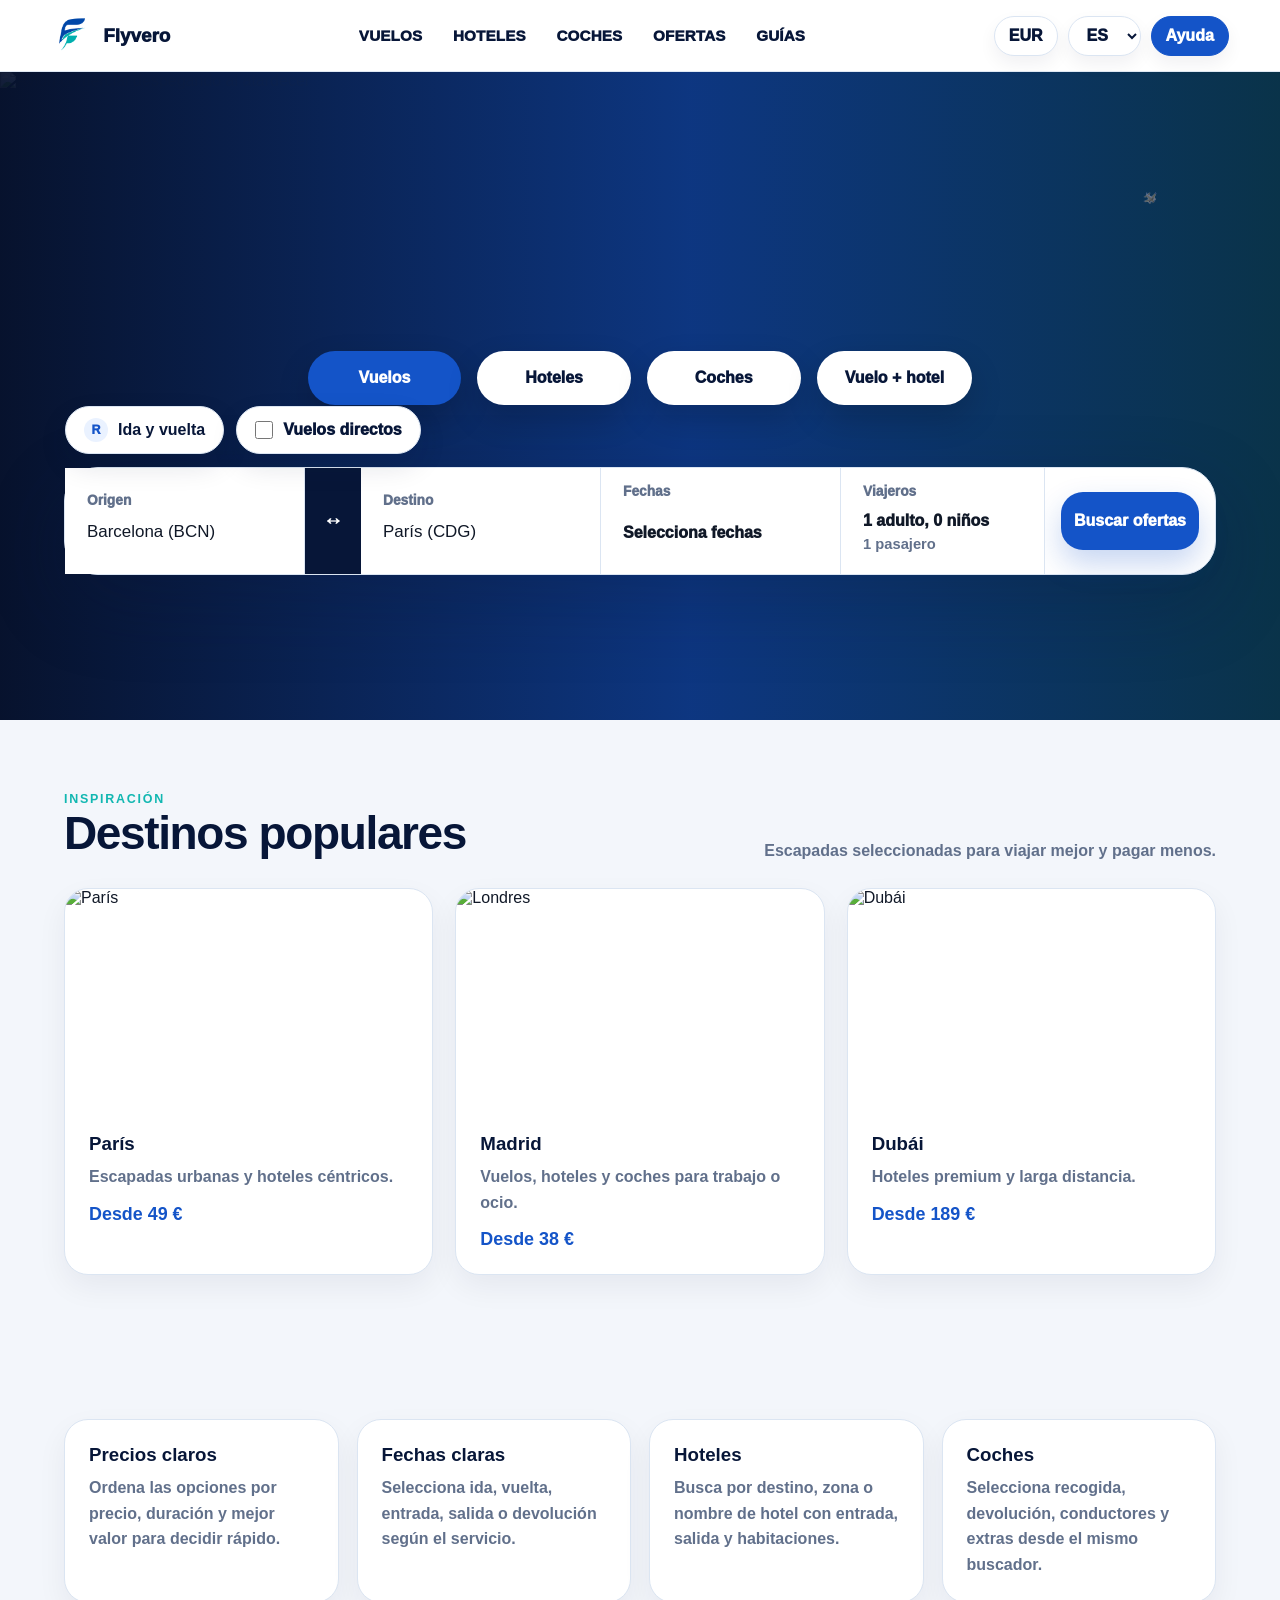
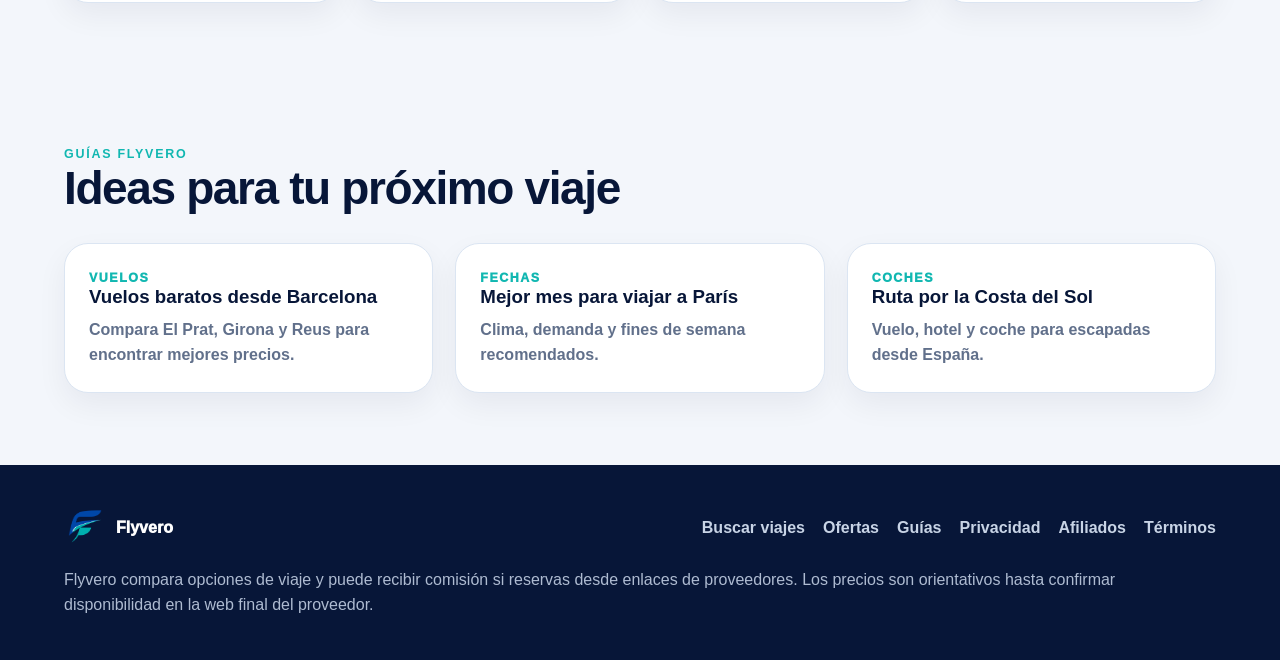
==== commit a7cbbd91: "Add files via upload" ====
--- a/Web Vuelos, coches, hoteles/index.html
+++ b/Web Vuelos, coches, hoteles/index.html
@@ -117,9 +117,6 @@
                   <span><b class="dot mid"></b> medio</span>
                   <span><b class="dot high"></b> alto</span>
                 </div>
-                <div class="weekdays" aria-hidden="true">
-                  <span>L</span><span>M</span><span>X</span><span>J</span><span>V</span><span>S</span><span>D</span>
-                </div>
                 <div class="calendar-grid" id="calendarGrid"></div>
                 <div class="calendar-footer">
                   <button type="button" class="clear-btn" id="clearDates">Limpiar</button>
@@ -175,7 +172,7 @@
       <div class="benefit-card"><h3>Precios claros</h3><p>Ordena las opciones por precio, duración y mejor valor para decidir rápido.</p></div>
       <div class="benefit-card"><h3>Fechas claras</h3><p>Selecciona ida, vuelta, entrada, salida o devolución según el servicio.</p></div>
       <div class="benefit-card"><h3>Hoteles</h3><p>Busca por destino, zona o nombre de hotel con entrada, salida y habitaciones.</p></div>
-      <div class="benefit-card"><h3>Coches</h3><p>Selecciona recogida, entrega, conductores y extras desde el mismo buscador.</p></div>
+      <div class="benefit-card"><h3>Coches</h3><p>Selecciona recogida, devolución, conductores y extras desde el mismo buscador.</p></div>
     </section>
 
     <section class="section guides" id="guides">
@@ -197,24 +194,12 @@
       <a href="results.html" data-i18n="deals">Ofertas</a>
       <a href="#guides" data-i18n="guides">Guías</a>
       <a href="privacidad.html" data-i18n="privacy">Privacidad</a>
-      <a href="cookies.html" data-i18n="cookies">Cookies</a>
       <a href="afiliados.html" data-i18n="affiliates">Afiliados</a>
       <a href="terminos.html" data-i18n="terms">Términos</a>
     </div>
     <p data-i18n="footerDisclosure">Flyvero compara opciones de viaje y puede recibir comisión si reservas desde enlaces de proveedores. Los precios son orientativos hasta confirmar disponibilidad en la web final del proveedor.</p>
   </footer>
 
-  <div class="cookie-banner" id="cookieBanner" hidden>
-    <div>
-      <strong data-i18n="cookieTitle">Privacidad y cookies</strong>
-      <p data-i18n="cookieText">Usamos cookies técnicas y medición básica para mejorar Flyvero. Los enlaces de reserva pueden ser de afiliado.</p>
-    </div>
-    <div class="cookie-actions">
-      <a href="cookies.html" data-i18n="configure">Configurar</a>
-      <button type="button" id="acceptCookies" data-i18n="accept">Aceptar</button>
-    </div>
-  </div>
-
   <script src="app.js"></script>
 </body>
 </html>
--- a/Web Vuelos, coches, hoteles/styles.css
+++ b/Web Vuelos, coches, hoteles/styles.css
@@ -10,6 +10,438 @@
   --line:#dbe5f2;
   --soft:#f7faff;
   --shadow:0 24px 70px rgba(7,22,56,.18);
+}
+
+/* Device final pass: this is the mobile/tablet source of truth */
+@media(max-width:900px){
+  html,
+  body{
+    width:100%;
+    max-width:100%;
+    overflow-x:hidden!important;
+  }
+
+  .site-header{
+    grid-template-columns:1fr auto!important;
+    align-items:center!important;
+    gap:8px!important;
+    padding:10px 14px!important;
+  }
+
+  .brand{
+    min-width:0!important;
+  }
+
+  .brand img{
+    width:34px!important;
+    height:34px!important;
+  }
+
+  .brand span{
+    font-size:1rem!important;
+  }
+
+  .header-actions{
+    justify-self:end!important;
+    gap:6px!important;
+  }
+
+  .header-actions .ghost-btn:first-child{
+    display:none!important;
+  }
+
+  .main-nav{
+    grid-column:1/-1!important;
+    order:3!important;
+    justify-content:flex-start!important;
+    gap:18px!important;
+    overflow-x:auto!important;
+    padding:6px 0 2px!important;
+    font-size:.82rem!important;
+    scrollbar-width:none!important;
+  }
+
+  .main-nav::-webkit-scrollbar{
+    display:none!important;
+  }
+}
+
+@media(max-width:760px){
+  body:not(.results-page-body) .hero,
+  .results-page-body .results-hero{
+    min-height:auto!important;
+    padding:96px 12px 34px!important;
+    overflow:visible!important;
+  }
+
+  body:not(.results-page-body) .search-card,
+  .results-page-body .results-search-card{
+    width:100%!important;
+    max-width:560px!important;
+    margin:0 auto!important;
+    padding:0!important;
+    border:0!important;
+    background:transparent!important;
+    box-shadow:none!important;
+  }
+
+  body:not(.results-page-body) .product-tabs,
+  .results-page-body .results-search-card .product-tabs{
+    display:flex!important;
+    width:100%!important;
+    margin:0 0 12px!important;
+    padding:0 0 2px!important;
+    gap:8px!important;
+    overflow-x:auto!important;
+    justify-content:flex-start!important;
+    scrollbar-width:none!important;
+  }
+
+  body:not(.results-page-body) .product-tabs::-webkit-scrollbar,
+  .results-page-body .results-search-card .product-tabs::-webkit-scrollbar{
+    display:none!important;
+  }
+
+  body:not(.results-page-body) .product-tab,
+  .results-page-body .results-search-card .product-tab{
+    flex:0 0 auto!important;
+    width:auto!important;
+    min-width:auto!important;
+    height:40px!important;
+    padding:0 18px!important;
+    border:1px solid rgba(255,255,255,.62)!important;
+    border-radius:999px!important;
+    background:rgba(255,255,255,.14)!important;
+    color:#fff!important;
+    box-shadow:none!important;
+    font-size:.92rem!important;
+    white-space:nowrap!important;
+  }
+
+  body:not(.results-page-body) .product-tab.active,
+  .results-page-body .results-search-card .product-tab.active{
+    background:#fff!important;
+    color:var(--navy)!important;
+  }
+
+  .trip-form,
+  .trip-form.is-hotel,
+  .trip-form.is-car,
+  .trip-form.is-car:not(.is-different-office),
+  .trip-form.is-car.is-different-office,
+  .trip-form.is-package,
+  .trip-form:not(.is-hotel):not(.is-car):not(.is-package):not(.is-multi),
+  .results-page-body .results-search-card .trip-form,
+  .results-page-body .results-search-card .trip-form.is-hotel,
+  .results-page-body .results-search-card .trip-form.is-car,
+  .results-page-body .results-search-card .trip-form.is-car:not(.is-different-office),
+  .results-page-body .results-search-card .trip-form.is-car.is-different-office,
+  .results-page-body .results-search-card .trip-form.is-package,
+  .results-page-body .results-search-card .trip-form:not(.is-hotel):not(.is-car):not(.is-package):not(.is-multi){
+    display:grid!important;
+    grid-template-columns:1fr 1fr!important;
+    grid-template-areas:
+      "options options"
+      "origin origin"
+      "swap swap"
+      "destination destination"
+      "date travelers"
+      "extras extras"
+      "search search"
+      "carline carline"!important;
+    gap:0!important;
+    margin:0!important;
+    padding:0!important;
+    border:0!important;
+    border-radius:0!important;
+    background:transparent!important;
+    box-shadow:none!important;
+    overflow:visible!important;
+  }
+
+  .trip-form.is-hotel,
+  .results-page-body .results-search-card .trip-form.is-hotel{
+    grid-template-areas:
+      "destination destination"
+      "date travelers"
+      "search search"!important;
+  }
+
+  .trip-form.is-car:not(.is-different-office),
+  .results-page-body .results-search-card .trip-form.is-car:not(.is-different-office){
+    grid-template-areas:
+      "origin origin"
+      "date travelers"
+      "extras extras"
+      "search search"
+      "carline carline"!important;
+  }
+
+  .trip-options,
+  .trip-form:not(.is-hotel):not(.is-car):not(.is-package):not(.is-multi) .trip-options,
+  .results-page-body .results-search-card .trip-form:not(.is-hotel):not(.is-car):not(.is-package):not(.is-multi) .trip-options{
+    grid-area:options!important;
+    display:grid!important;
+    grid-template-columns:1fr 1fr!important;
+    gap:10px!important;
+    width:100%!important;
+    margin:0 0 10px!important;
+    padding:0!important;
+    border:0!important;
+    border-radius:0!important;
+    background:transparent!important;
+    box-shadow:none!important;
+    position:static!important;
+  }
+
+  .trip-form .trip-options .trip-type-trigger,
+  .trip-form .trip-options .direct-option,
+  .results-page-body .results-search-card .trip-form .trip-options .trip-type-trigger,
+  .results-page-body .results-search-card .trip-form .trip-options .direct-option{
+    height:42px!important;
+    width:100%!important;
+    min-width:0!important;
+    display:inline-flex!important;
+    align-items:center!important;
+    justify-content:center!important;
+    gap:9px!important;
+    padding:0 10px!important;
+    border:1px solid rgba(219,229,242,.95)!important;
+    border-radius:999px!important;
+    background:#fff!important;
+    color:var(--navy)!important;
+    box-shadow:0 10px 24px rgba(7,22,56,.14)!important;
+    overflow:hidden!important;
+    font-size:.92rem!important;
+  }
+
+  .trip-form .trip-options .trip-type-trigger *,
+  .trip-form .trip-options .direct-option,
+  .results-page-body .results-search-card .trip-form .trip-options .trip-type-trigger *,
+  .results-page-body .results-search-card .trip-form .trip-options .direct-option{
+    color:var(--navy)!important;
+  }
+
+  .trip-form .trip-options .trip-type-trigger span{
+    flex:0 0 24px!important;
+    width:24px!important;
+    height:24px!important;
+    background:#eaf2ff!important;
+    color:var(--brand)!important;
+  }
+
+  .trip-form .trip-options .direct-option input{
+    flex:0 0 18px!important;
+    width:18px!important;
+    height:18px!important;
+    accent-color:var(--brand)!important;
+  }
+
+  .input-group,
+  .results-page-body .results-search-card .input-group{
+    min-height:66px!important;
+    padding:11px 16px!important;
+    background:#fff!important;
+    border:0!important;
+    border-bottom:2px solid #071d3a!important;
+    border-radius:0!important;
+  }
+
+  .origin-wrap{
+    border-radius:16px 16px 0 0!important;
+  }
+
+  .destination-wrap{
+    border-radius:0!important;
+  }
+
+  .date-wrap{
+    border-right:2px solid #071d3a!important;
+    border-bottom:0!important;
+    border-radius:0 0 0 16px!important;
+  }
+
+  .travelers-wrap{
+    border-bottom:0!important;
+    border-radius:0 0 16px 0!important;
+  }
+
+  .trip-form.is-hotel .destination-wrap,
+  .results-page-body .results-search-card .trip-form.is-hotel .destination-wrap{
+    border-radius:16px 16px 0 0!important;
+  }
+
+  .input-group label{
+    margin:0 0 5px!important;
+    color:var(--muted)!important;
+    font-size:.78rem!important;
+    line-height:1.1!important;
+  }
+
+  .input-group input,
+  .date-trigger strong,
+  .traveler-trigger strong{
+    color:var(--text)!important;
+    font-size:1rem!important;
+    font-weight:850!important;
+  }
+
+  .date-trigger,
+  .traveler-trigger{
+    min-height:34px!important;
+    gap:3px!important;
+  }
+
+  .swap-btn{
+    grid-area:swap!important;
+    display:grid!important;
+    place-items:center!important;
+    width:48px!important;
+    height:48px!important;
+    min-width:48px!important;
+    justify-self:end!important;
+    margin:-24px 18px -24px 0!important;
+    position:relative!important;
+    z-index:8!important;
+    border:3px solid #071d3a!important;
+    border-radius:50%!important;
+    background:#fff!important;
+    color:var(--navy)!important;
+    box-shadow:0 10px 20px rgba(7,22,56,.22)!important;
+  }
+
+  .trip-form.is-hotel .swap-btn,
+  .results-page-body .results-search-card .trip-form.is-hotel .swap-btn,
+  .trip-form.is-car:not(.is-different-office) .swap-btn,
+  .results-page-body .results-search-card .trip-form.is-car:not(.is-different-office) .swap-btn{
+    display:none!important;
+  }
+
+  .search-btn,
+  .results-page-body .results-search-card .search-btn{
+    width:100%!important;
+    min-height:56px!important;
+    margin:14px 0 0!important;
+    border-radius:14px!important;
+    background:#1167e8!important;
+    color:#fff!important;
+    box-shadow:none!important;
+    font-size:1rem!important;
+  }
+
+  .trip-form.is-car .product-extra-options,
+  .results-page-body .results-search-card .trip-form.is-car .product-extra-options{
+    display:grid!important;
+    grid-template-columns:1fr!important;
+    gap:10px!important;
+    margin:10px 0 0!important;
+    padding:0!important;
+    min-height:0!important;
+    background:transparent!important;
+    border:0!important;
+  }
+
+  .trip-form.is-car .car-time-title{
+    display:none!important;
+  }
+
+  .trip-form.is-car .car-time-row{
+    display:grid!important;
+    grid-template-columns:1fr 1fr!important;
+    gap:10px!important;
+    width:100%!important;
+  }
+
+  .trip-form.is-car .return-office-toggle{
+    position:static!important;
+    display:inline-flex!important;
+    align-items:center!important;
+    width:max-content!important;
+    max-width:100%!important;
+    margin:2px 0 0!important;
+    color:#fff!important;
+    border:0!important;
+    background:transparent!important;
+    box-shadow:none!important;
+    padding:0!important;
+    text-shadow:0 1px 8px rgba(0,0,0,.28)!important;
+  }
+
+  .calendar-panel,
+  .traveler-panel,
+  .suggest-panel,
+  .trip-type-panel{
+    position:fixed!important;
+    left:0!important;
+    right:0!important;
+    top:auto!important;
+    bottom:0!important;
+    width:100%!important;
+    max-width:none!important;
+    max-height:72dvh!important;
+    border:0!important;
+    border-radius:24px 24px 0 0!important;
+    background:#fff!important;
+    color:var(--text)!important;
+    box-shadow:0 -18px 48px rgba(7,22,56,.28)!important;
+    overflow:auto!important;
+    overscroll-behavior:contain!important;
+    z-index:2400!important;
+    opacity:1!important;
+    filter:none!important;
+  }
+
+  .calendar-panel{
+    max-height:calc(100dvh - 16px)!important;
+  }
+
+  .suggest-panel::before,
+  .traveler-panel::before,
+  .trip-type-panel::before{
+    content:"";
+    position:sticky;
+    top:0;
+    z-index:2;
+    display:block;
+    width:42px;
+    height:5px;
+    margin:10px auto 2px;
+    border-radius:999px;
+    background:#c9d3e1;
+  }
+
+  .suggest-head{
+    position:sticky!important;
+    top:17px!important;
+    z-index:3!important;
+    background:#fff!important;
+  }
+
+  body.flyvero-overlay-open::before{
+    background:rgba(8,16,36,.34)!important;
+    backdrop-filter:none!important;
+  }
+
+  .results-page-body .results-title h1{
+    max-width:360px!important;
+    font-size:clamp(32px,9vw,42px)!important;
+    line-height:1.04!important;
+    letter-spacing:-.02em!important;
+    margin:0 0 10px!important;
+    overflow:visible!important;
+  }
+}
+
+@media(max-width:430px){
+  .trip-form.is-car .car-time-row{
+    grid-template-columns:1fr 1fr!important;
+  }
+
+  .trip-form .trip-options .trip-type-trigger,
+  .trip-form .trip-options .direct-option{
+    font-size:.86rem!important;
+    padding:0 8px!important;
+  }
 }
 *{box-sizing:border-box}
 html{scroll-behavior:smooth}
@@ -137,22 +569,37 @@
 body.flyvero-overlay-open .search-card,
 body.flyvero-overlay-open .results-search-card{
   position:relative;
-  z-index:210;
+  z-index:240;
+}
+body.flyvero-overlay-open .product-tabs,
+body.flyvero-overlay-open .trip-form{
+  position:relative;
+  z-index:610;
+}
+body.flyvero-suggest-open::before{
+  background:rgba(8,16,36,.24);
+  backdrop-filter:blur(6px);
+}
+body.flyvero-suggest-open .hero,
+body.flyvero-suggest-open .results-hero{
+  overflow:visible!important;
+}
+body.flyvero-suggest-open .suggest-panel{
+  border-top-left-radius:18px;
+  border-top-right-radius:18px;
+  box-shadow:0 22px 58px rgba(7,22,56,.28);
 }
 body.flyvero-overlay-open .calendar-panel,
 body.flyvero-overlay-open .suggest-panel,
 body.flyvero-overlay-open .traveler-panel,
 body.flyvero-overlay-open .trip-type-panel{
-  z-index:520;
+  z-index:620;
   filter:none!important;
 }
 
 .section,.results-section{padding:72px clamp(16px,5vw,72px)}.section-head{display:flex;justify-content:space-between;align-items:end;gap:24px;margin-bottom:28px}.section-head h2{margin:0;color:var(--navy);font-size:clamp(30px,4vw,46px);letter-spacing:-.03em}.section-head p{margin:0;color:var(--muted);font-weight:800;max-width:540px}.destination-grid,.guide-grid{display:grid;grid-template-columns:repeat(3,1fr);gap:22px}.destination-card,.benefit-card,.guide-grid article,.offer-card{background:#fff;border:1px solid var(--line);border-radius:24px;box-shadow:0 12px 30px rgba(7,22,56,.06);overflow:hidden}.destination-card img{width:100%;height:220px;object-fit:cover;display:block}.destination-card div,.benefit-card,.guide-grid article{padding:24px}.destination-card h3,.benefit-card h3,.guide-grid h3{margin:0 0 9px;color:var(--navy)}.destination-card p,.benefit-card p,.guide-grid p{margin:0;color:var(--muted);line-height:1.6;font-weight:760}.destination-card strong{display:block;margin-top:14px;color:var(--brand);font-size:1.12rem}.benefits{display:grid;grid-template-columns:repeat(4,1fr);gap:18px}.guide-grid span{color:var(--teal);text-transform:uppercase;letter-spacing:.12em;font-size:.78rem;font-weight:950}
 .site-footer{background:var(--navy);color:#c8d4e6;padding:42px clamp(16px,5vw,72px);display:grid;grid-template-columns:auto 1fr;gap:18px 32px;align-items:center}.footer-brand{display:flex;align-items:center;gap:10px;color:#fff;font-weight:950}.footer-brand img{width:42px;height:42px}.site-footer div:last-of-type{display:flex;justify-content:flex-end;gap:18px;flex-wrap:wrap;font-weight:850}.site-footer p{grid-column:1/-1;margin:0;color:#aebbd1;line-height:1.6}
-.cookie-banner{position:fixed;left:24px;right:24px;bottom:24px;z-index:500;display:flex;justify-content:space-between;align-items:center;gap:18px;max-width:980px;margin:auto;padding:18px 20px;border:1px solid var(--line);border-radius:22px;background:#fff;box-shadow:0 24px 70px rgba(7,22,56,.22);color:var(--navy)}
 .affiliate-note{margin:18px 0 0;color:var(--muted);font-weight:780;line-height:1.55}
-.cookie-banner p{margin:4px 0 0;color:var(--muted);font-weight:750;line-height:1.45}
-.cookie-actions{display:flex;gap:10px;align-items:center;flex:0 0 auto}.cookie-actions a,.cookie-actions button{height:42px;border-radius:999px;padding:0 16px;font-weight:950}.cookie-actions a{display:inline-flex;align-items:center;border:1px solid var(--line);background:#fff;color:var(--navy)}.cookie-actions button{border:0;background:var(--brand);color:#fff}
 .legal-page{background:linear-gradient(180deg,#f7faff,#eef3fa)}.legal-wrap{max-width:920px;margin:0 auto;padding:82px 24px}.legal-wrap h1{color:var(--navy);font-size:clamp(38px,5vw,64px);letter-spacing:-.04em}.legal-wrap h2{margin:32px 0 10px;color:var(--navy)}.legal-wrap p{color:#41516e;font-weight:760;line-height:1.75;font-size:1.04rem}
 
 .results-page-body{background:var(--paper)}.results-page-body .site-header{position:sticky;background:rgba(255,255,255,.96)}.results-hero{padding:46px clamp(16px,5vw,72px) 26px}.results-title{max-width:1200px;margin:0 auto 24px}.results-title h1{color:var(--navy);font-size:clamp(34px,4vw,56px)}.results-title p:not(.eyebrow){color:var(--muted);font-weight:800}.results-search-card{margin:0 auto;padding:22px;border-radius:26px}.results-search-card .product-tabs{position:static;margin:0 0 18px}.results-search-card .product-tab{box-shadow:none;border:1px solid var(--line);min-width:130px;height:46px}.results-layout{display:grid;grid-template-columns:290px 1fr;gap:24px;max-width:1440px;margin:0 auto;padding:24px clamp(16px,5vw,72px) 72px}.filters-panel{position:sticky;top:94px;align-self:start;background:#fff;border:1px solid var(--line);border-radius:24px;padding:20px;box-shadow:0 12px 30px rgba(7,22,56,.06)}.filter-title{display:flex;justify-content:space-between;align-items:center;margin-bottom:18px}.filter-title h2{margin:0;color:var(--navy)}.filter-title button{border:0;background:#eef4ff;color:var(--brand);border-radius:999px;height:34px;padding:0 12px;font-weight:950}.filters-panel label{display:grid;gap:9px;margin-bottom:18px;color:var(--muted);font-weight:900}.filters-panel input[type=range]{width:100%;accent-color:var(--brand)}.filters-panel select{height:44px;border:1px solid var(--line);border-radius:12px;padding:0 12px;background:#fff}.check-filter{grid-template-columns:auto 1fr!important;align-items:center}.check-filter input{width:18px;height:18px;accent-color:var(--brand)}.results-panel{min-width:0}.compact-head{margin-bottom:18px}.results-grid{display:grid;gap:16px}.offer-card{display:grid;grid-template-columns:1fr auto;gap:18px;padding:18px}.offer-left{display:flex;gap:14px;min-width:0}.provider-logo{width:50px;height:50px;border-radius:16px;background:linear-gradient(135deg,var(--brand),var(--teal));color:#fff;display:grid;place-items:center;font-weight:950;flex:0 0 auto}.offer-card h3{margin:0 0 8px;color:var(--navy)}.offer-meta{display:flex;flex-wrap:wrap;gap:8px;color:var(--muted);font-weight:800}.offer-meta span{background:#f1f5fb;border-radius:999px;padding:6px 10px}.offer-price{text-align:right}.offer-price strong{display:block;color:var(--navy);font-size:1.7rem}.offer-price span{color:var(--muted);font-weight:850}.deal-link{display:inline-flex;margin-top:10px;height:40px;align-items:center;border-radius:999px;background:var(--brand);color:#fff;padding:0 14px;font-weight:950}
@@ -165,7 +612,7 @@
 }
 
 @media(max-width:760px){
-  .cookie-banner{left:12px;right:12px;bottom:12px;display:grid;padding:16px}.cookie-actions{justify-content:stretch}.cookie-actions a,.cookie-actions button{justify-content:center;flex:1}.legal-wrap{padding:48px 18px}
+  .legal-wrap{padding:48px 18px}
 }
 
 /* Final dropdown visibility fix */
@@ -199,6 +646,180 @@
     transform:translate(-50%,-50%)!important;
     width:min(430px,calc(100vw - 40px))!important;
     max-height:calc(100vh - 72px)!important;
+  }
+}
+
+/* Mobile polish fixes */
+@media(max-width:760px){
+  body.flyvero-overlay-open::before{
+    backdrop-filter:none!important;
+    background:rgba(8,16,36,.34)!important;
+  }
+
+  body.flyvero-overlay-open .calendar-panel,
+  body.flyvero-overlay-open .suggest-panel,
+  body.flyvero-overlay-open .traveler-panel,
+  body.flyvero-overlay-open .trip-type-panel{
+    z-index:2400!important;
+    filter:none!important;
+    opacity:1!important;
+    background:#fff!important;
+    color:var(--text)!important;
+    isolation:isolate!important;
+  }
+
+  body.flyvero-overlay-open .suggest-panel{
+    left:0!important;
+    right:0!important;
+    bottom:0!important;
+    top:auto!important;
+    width:100%!important;
+    max-width:none!important;
+    max-height:68dvh!important;
+    border:0!important;
+    border-radius:24px 24px 0 0!important;
+    box-shadow:0 -18px 48px rgba(7,22,56,.28)!important;
+    overflow:auto!important;
+    overscroll-behavior:contain!important;
+  }
+
+  body.flyvero-overlay-open .suggest-panel::before{
+    content:"";
+    position:sticky;
+    top:0;
+    z-index:2;
+    display:block;
+    width:42px;
+    height:5px;
+    margin:10px auto 2px;
+    border-radius:999px;
+    background:#c9d3e1;
+  }
+
+  body.flyvero-overlay-open .suggest-head{
+    position:sticky;
+    top:17px;
+    z-index:2;
+    background:#fff!important;
+  }
+
+  .trip-form .trip-options .trip-type-trigger,
+  .trip-form .trip-options .direct-option,
+  .trip-form:not(.is-hotel):not(.is-car):not(.is-package):not(.is-multi) .trip-options .trip-type-trigger,
+  .trip-form:not(.is-hotel):not(.is-car):not(.is-package):not(.is-multi) .trip-options .direct-option,
+  .results-page-body .results-search-card .trip-form .trip-options .trip-type-trigger,
+  .results-page-body .results-search-card .trip-form .trip-options .direct-option{
+    height:42px!important;
+    display:inline-flex!important;
+    align-items:center!important;
+    justify-content:center!important;
+    gap:9px!important;
+    padding:0 12px!important;
+    border:1px solid rgba(219,229,242,.95)!important;
+    border-radius:999px!important;
+    background:#fff!important;
+    color:var(--navy)!important;
+    box-shadow:0 10px 24px rgba(7,22,56,.14)!important;
+    overflow:hidden!important;
+  }
+
+  .trip-form .trip-options .trip-type-trigger *,
+  .trip-form .trip-options .direct-option,
+  .results-page-body .results-search-card .trip-form .trip-options .trip-type-trigger *,
+  .results-page-body .results-search-card .trip-form .trip-options .direct-option{
+    color:var(--navy)!important;
+  }
+
+  .trip-form .trip-options .trip-type-trigger span{
+    flex:0 0 24px!important;
+    width:24px!important;
+    height:24px!important;
+    background:#eaf2ff!important;
+    color:var(--brand)!important;
+  }
+
+  .trip-form .trip-options .direct-option input{
+    flex:0 0 18px!important;
+    width:18px!important;
+    height:18px!important;
+    accent-color:var(--brand)!important;
+  }
+
+  .trip-form .trip-options .trip-type-trigger strong,
+  .trip-form .trip-options .direct-option{
+    min-width:0!important;
+    white-space:nowrap!important;
+    text-overflow:ellipsis!important;
+  }
+
+  .trip-form.is-car .product-extra-options,
+  .results-page-body .results-search-card .trip-form.is-car .product-extra-options{
+    display:grid!important;
+    grid-template-columns:1fr!important;
+    gap:10px!important;
+    margin:10px 0 0!important;
+    padding:0!important;
+    min-height:0!important;
+    background:transparent!important;
+    border:0!important;
+    color:#fff!important;
+  }
+
+  .trip-form.is-car .car-time-title{
+    display:none!important;
+  }
+
+  .trip-form.is-car .car-time-row{
+    order:1!important;
+    display:grid!important;
+    grid-template-columns:1fr 1fr!important;
+    gap:10px!important;
+    width:100%!important;
+  }
+
+  .trip-form.is-car .return-office-toggle{
+    order:2!important;
+    position:static!important;
+    display:inline-flex!important;
+    align-items:center!important;
+    width:max-content!important;
+    max-width:100%!important;
+    margin:2px 0 0!important;
+    color:#fff!important;
+    text-shadow:0 1px 8px rgba(0,0,0,.28);
+  }
+
+  .trip-form.is-car .return-office-toggle input{
+    background:#fff!important;
+  }
+
+  .results-page-body .results-title{
+    margin:0 auto 18px!important;
+  }
+
+  .results-page-body .results-title h1{
+    max-width:360px!important;
+    font-size:clamp(32px,9vw,42px)!important;
+    line-height:1.04!important;
+    letter-spacing:-.02em!important;
+    margin:0 0 10px!important;
+    overflow:visible!important;
+  }
+
+  .results-page-body .results-title .eyebrow{
+    margin-bottom:8px!important;
+  }
+}
+
+@media(max-width:430px){
+  .trip-form .trip-options .trip-type-trigger,
+  .trip-form .trip-options .direct-option{
+    font-size:.9rem!important;
+    padding:0 10px!important;
+  }
+
+  .trip-form.is-car .car-time-row{
+    grid-template-columns:1fr 1fr!important;
   }
 }
 
@@ -934,3 +1555,1529 @@
     flex-wrap:wrap!important;
   }
 }
+
+/* Flyvero responsive hardening */
+body{
+  min-width:320px;
+}
+
+img{
+  max-width:100%;
+}
+
+.site-header{
+  min-height:72px!important;
+  height:auto!important;
+}
+
+.brand,
+.main-nav,
+.header-actions{
+  min-width:0;
+}
+
+.main-nav{
+  overflow-x:auto;
+  scrollbar-width:none;
+}
+
+.main-nav::-webkit-scrollbar{
+  display:none;
+}
+
+.hero-content,
+.results-title,
+.results-search-card,
+.search-card,
+.results-layout,
+.section{
+  width:100%;
+}
+
+body:not(.results-page-body) .hero{
+  min-height:clamp(560px,72vh,760px)!important;
+  padding:clamp(92px,10vw,126px) clamp(16px,5vw,72px) clamp(36px,5vw,64px)!important;
+}
+
+body:not(.results-page-body) .search-card,
+.results-page-body .results-search-card{
+  max-width:1520px!important;
+}
+
+.product-tabs{
+  display:flex!important;
+  justify-content:center!important;
+  align-items:center!important;
+  gap:clamp(10px,1.4vw,16px)!important;
+  flex-wrap:wrap!important;
+}
+
+.product-tab{
+  min-width:clamp(132px,12vw,170px)!important;
+  max-width:100%;
+  height:clamp(46px,4.5vw,54px)!important;
+  padding:0 clamp(16px,2.2vw,30px)!important;
+  white-space:nowrap;
+}
+
+.trip-form,
+.results-page-body .results-search-card .trip-form{
+  width:100%!important;
+  max-width:100%!important;
+  overflow:visible!important;
+}
+
+.input-group,
+.results-page-body .results-search-card .input-group{
+  min-width:0!important;
+  overflow:visible!important;
+}
+
+.input-group input,
+.date-trigger strong,
+.date-trigger span,
+.traveler-trigger strong,
+.traveler-trigger span{
+  min-width:0;
+  overflow:hidden;
+  text-overflow:ellipsis;
+}
+
+.search-btn{
+  display:flex;
+  align-items:center;
+  justify-content:center;
+  text-align:center;
+  min-width:0;
+}
+
+.swap-btn{
+  display:grid!important;
+  place-items:center!important;
+  min-width:52px;
+}
+
+.results-layout{
+  align-items:start;
+}
+
+.section-head{
+  max-width:1440px;
+  margin-left:auto;
+  margin-right:auto;
+}
+
+.destination-grid,
+.guide-grid,
+.benefits{
+  max-width:1440px;
+  margin-left:auto;
+  margin-right:auto;
+}
+
+.offer-card{
+  min-width:0;
+}
+
+.offer-left,
+.offer-card h3,
+.offer-meta{
+  min-width:0;
+}
+
+.calendar-panel{
+  max-width:calc(100vw - 32px)!important;
+  max-height:calc(100dvh - 32px)!important;
+}
+
+.traveler-panel,
+.trip-type-panel,
+.suggest-panel{
+  max-width:calc(100vw - 24px)!important;
+  z-index:620!important;
+}
+
+.month-days,
+.month-weekdays{
+  grid-template-columns:repeat(7,minmax(0,1fr))!important;
+}
+
+.day-btn{
+  min-width:0;
+}
+
+@media(max-width:1320px){
+  .trip-form:not(.is-hotel):not(.is-car):not(.is-package):not(.is-multi),
+  .results-page-body .results-search-card .trip-form:not(.is-hotel):not(.is-car):not(.is-package):not(.is-multi){
+    grid-template-columns:minmax(0,1fr) 56px minmax(0,1fr) minmax(220px,1fr) minmax(190px,.85fr) minmax(170px,.62fr)!important;
+  }
+
+  .trip-form.is-package,
+  .results-page-body .results-search-card .trip-form.is-package{
+    grid-template-columns:minmax(0,1fr) 56px minmax(0,1fr) minmax(230px,1fr) minmax(210px,.9fr) minmax(170px,.62fr)!important;
+  }
+
+  .trip-form.is-car.is-different-office,
+  .results-page-body .results-search-card .trip-form.is-car.is-different-office{
+    grid-template-columns:minmax(0,1fr) 56px minmax(0,1fr) minmax(220px,1fr) minmax(220px,.92fr) minmax(160px,.65fr)!important;
+    grid-template-areas:"origin swap destination date extras search" "travelers travelers travelers travelers travelers travelers" "carline carline carline carline carline carline"!important;
+  }
+}
+
+@media(max-width:1180px){
+  .site-header{
+    grid-template-columns:auto auto!important;
+    padding:10px clamp(14px,3vw,28px)!important;
+  }
+
+  .brand{
+    grid-column:1;
+  }
+
+  .header-actions{
+    grid-column:2;
+  }
+
+  .main-nav{
+    grid-column:1/-1!important;
+    order:3;
+    justify-content:flex-start!important;
+    padding:6px 0 2px!important;
+  }
+
+  .trip-form:not(.is-hotel):not(.is-car):not(.is-package):not(.is-multi),
+  .results-page-body .results-search-card .trip-form:not(.is-hotel):not(.is-car):not(.is-package):not(.is-multi){
+    grid-template-columns:minmax(0,1fr) 54px minmax(0,1fr)!important;
+    grid-template-areas:"options options options" "origin swap destination" "date travelers search"!important;
+  }
+
+  .trip-form.is-package,
+  .results-page-body .results-search-card .trip-form.is-package{
+    grid-template-columns:minmax(0,1fr) 54px minmax(0,1fr)!important;
+    grid-template-areas:"origin swap destination" "date travelers search"!important;
+  }
+
+  .trip-form.is-hotel,
+  .results-page-body .results-search-card .trip-form.is-hotel{
+    grid-template-columns:minmax(0,1fr) minmax(0,1fr)!important;
+    grid-template-areas:"destination date" "travelers search"!important;
+  }
+
+  .trip-form.is-car,
+  .trip-form.is-car:not(.is-different-office),
+  .results-page-body .results-search-card .trip-form.is-car,
+  .results-page-body .results-search-card .trip-form.is-car:not(.is-different-office){
+    grid-template-columns:minmax(0,1fr) minmax(0,1fr)!important;
+    grid-template-areas:"origin date" "extras travelers" "search search" "carline carline"!important;
+  }
+
+  .trip-form.is-car.is-different-office,
+  .results-page-body .results-search-card .trip-form.is-car.is-different-office{
+    grid-template-columns:minmax(0,1fr) 54px minmax(0,1fr)!important;
+    grid-template-areas:"origin swap destination" "date extras travelers" "search search search" "carline carline carline"!important;
+  }
+
+  .trip-form.is-car .product-extra-options,
+  .trip-form.is-car.is-different-office .product-extra-options{
+    grid-template-columns:1fr!important;
+  }
+
+  .results-layout{
+    grid-template-columns:1fr!important;
+  }
+
+  .filters-panel{
+    position:static!important;
+  }
+
+  .destination-grid,
+  .guide-grid{
+    grid-template-columns:repeat(2,minmax(0,1fr))!important;
+  }
+
+  .benefits{
+    grid-template-columns:repeat(2,minmax(0,1fr))!important;
+  }
+
+  .calendar-grid.months-view{
+    grid-template-columns:1fr!important;
+  }
+
+  .calendar-month-block{
+    border-right:0!important;
+    border-bottom:1px solid var(--line)!important;
+  }
+}
+
+@media(max-width:760px){
+  .site-header{
+    grid-template-columns:1fr auto!important;
+    gap:8px!important;
+    padding:9px 12px!important;
+  }
+
+  .brand img{
+    width:34px!important;
+    height:34px!important;
+  }
+
+  .brand span{
+    font-size:1rem!important;
+  }
+
+  .header-actions{
+    gap:6px!important;
+  }
+
+  .header-actions .ghost-btn:first-child{
+    display:none;
+  }
+
+  .ghost-btn,
+  .language-select{
+    height:36px!important;
+    padding:0 10px!important;
+    font-size:.84rem!important;
+  }
+
+  .main-nav{
+    font-size:.8rem!important;
+    gap:16px!important;
+  }
+
+  body:not(.results-page-body) .hero,
+  .results-page-body .results-hero{
+    min-height:auto!important;
+    padding:96px 12px 34px!important;
+  }
+
+  .results-title h1,
+  .results-page-body .results-title h1{
+    font-size:clamp(34px,11vw,46px)!important;
+    text-align:left!important;
+  }
+
+  body:not(.results-page-body) .search-card,
+  .results-page-body .results-search-card{
+    margin-top:12px!important;
+  }
+
+  .product-tabs,
+  .results-page-body .results-search-card .product-tabs{
+    display:grid!important;
+    grid-template-columns:1fr 1fr!important;
+    width:100%!important;
+    gap:10px!important;
+    margin:0 0 14px!important;
+  }
+
+  .product-tab,
+  .results-page-body .results-search-card .product-tab{
+    min-width:0!important;
+    width:100%!important;
+    height:44px!important;
+    padding:0 8px!important;
+    font-size:.88rem!important;
+  }
+
+  .product-tab[data-product="package"]{
+    grid-column:1/-1!important;
+  }
+
+  .trip-form,
+  .trip-form.is-hotel,
+  .trip-form.is-car,
+  .trip-form.is-car:not(.is-different-office),
+  .trip-form.is-car.is-different-office,
+  .trip-form.is-package,
+  .trip-form:not(.is-hotel):not(.is-car):not(.is-package):not(.is-multi),
+  .results-page-body .results-search-card .trip-form,
+  .results-page-body .results-search-card .trip-form.is-hotel,
+  .results-page-body .results-search-card .trip-form.is-car,
+  .results-page-body .results-search-card .trip-form.is-car:not(.is-different-office),
+  .results-page-body .results-search-card .trip-form.is-car.is-different-office,
+  .results-page-body .results-search-card .trip-form.is-package,
+  .results-page-body .results-search-card .trip-form:not(.is-hotel):not(.is-car):not(.is-package):not(.is-multi){
+    grid-template-columns:1fr!important;
+    grid-template-areas:"options" "origin" "swap" "destination" "date" "extras" "travelers" "search" "carline"!important;
+    border-radius:24px!important;
+    margin-top:0!important;
+  }
+
+  .trip-form.is-hotel,
+  .results-page-body .results-search-card .trip-form.is-hotel{
+    grid-template-areas:"destination" "date" "travelers" "search"!important;
+  }
+
+  .trip-form.is-car:not(.is-different-office),
+  .results-page-body .results-search-card .trip-form.is-car:not(.is-different-office){
+    grid-template-areas:"origin" "date" "extras" "travelers" "search" "carline"!important;
+  }
+
+  .trip-form .trip-options,
+  .trip-form:not(.is-hotel):not(.is-car):not(.is-package):not(.is-multi) .trip-options,
+  .results-page-body .results-search-card .trip-form:not(.is-hotel):not(.is-car):not(.is-package):not(.is-multi) .trip-options{
+    position:static!important;
+    display:flex!important;
+    width:100%!important;
+    flex-wrap:wrap!important;
+    gap:10px!important;
+    padding:12px!important;
+    border-bottom:1px solid var(--line)!important;
+    border-radius:24px 24px 0 0!important;
+    background:var(--soft)!important;
+    box-shadow:none!important;
+  }
+
+  .trip-type-trigger,
+  .direct-option{
+    height:42px!important;
+    flex:1 1 100%!important;
+    justify-content:center!important;
+  }
+
+  .input-group,
+  .results-page-body .results-search-card .input-group{
+    min-height:78px!important;
+    padding:13px 16px!important;
+    border-right:0!important;
+    border-bottom:1px solid var(--line)!important;
+  }
+
+  .swap-btn{
+    height:44px!important;
+    min-width:0!important;
+  }
+
+  .search-btn,
+  .results-page-body .results-search-card .search-btn{
+    width:auto!important;
+    min-height:52px!important;
+    margin:12px!important;
+    border-radius:18px!important;
+  }
+
+  .product-extra-options{
+    border-right:0!important;
+    border-bottom:1px solid var(--line)!important;
+  }
+
+  .return-office-toggle{
+    position:static!important;
+    grid-area:carline!important;
+    margin:0!important;
+    border-radius:0 0 24px 24px!important;
+    border:0!important;
+    border-top:1px solid var(--line)!important;
+    box-shadow:none!important;
+    width:100%;
+    justify-content:flex-start;
+  }
+
+  .car-time-row{
+    grid-template-columns:1fr 1fr!important;
+  }
+
+  .calendar-panel{
+    width:calc(100vw - 16px)!important;
+    max-height:calc(100dvh - 16px)!important;
+    border-radius:20px!important;
+  }
+
+  .calendar-top{
+    grid-template-columns:38px 1fr 38px 38px!important;
+    gap:8px!important;
+    padding:10px!important;
+  }
+
+  .price-legend{
+    top:59px!important;
+    padding:10px 12px!important;
+    overflow-x:auto!important;
+  }
+
+  .calendar-month-block{
+    padding:18px 10px 20px!important;
+  }
+
+  .calendar-month-block h3{
+    grid-template-columns:34px 1fr 34px!important;
+    font-size:1rem!important;
+  }
+
+  .month-weekdays,
+  .month-days{
+    gap:4px!important;
+  }
+
+  .month-weekdays{
+    font-size:.68rem!important;
+  }
+
+  .day-empty,
+  .day-btn{
+    min-height:44px!important;
+  }
+
+  .day-btn{
+    border-radius:11px!important;
+    padding:4px!important;
+  }
+
+  .day-btn strong{
+    font-size:.9rem!important;
+  }
+
+  .day-btn span{
+    font-size:.66rem!important;
+  }
+
+  .traveler-panel,
+  .suggest-panel,
+  .trip-type-panel{
+    position:fixed!important;
+    left:8px!important;
+    right:8px!important;
+    top:auto!important;
+    bottom:8px!important;
+    width:auto!important;
+    max-height:min(78dvh,620px)!important;
+    overflow:auto!important;
+    border-radius:20px!important;
+  }
+
+  .traveler-row{
+    grid-template-columns:minmax(0,1fr) auto!important;
+    padding:16px!important;
+  }
+
+  .stepper{
+    gap:10px!important;
+  }
+
+  .stepper button{
+    width:40px!important;
+    height:40px!important;
+  }
+
+  .suggest-item.airport-suggest,
+  .suggest-item.place-suggest,
+  .suggest-item.destination-suggest{
+    grid-template-columns:minmax(0,1fr) auto!important;
+    padding:13px 14px!important;
+  }
+
+  .airport-code,
+  .suggest-type{
+    padding:6px 8px!important;
+    font-size:.82rem!important;
+  }
+
+  .section,
+  .results-layout{
+    padding-left:14px!important;
+    padding-right:14px!important;
+  }
+
+  .section-head{
+    display:grid!important;
+    text-align:left!important;
+  }
+
+  .destination-grid,
+  .guide-grid,
+  .benefits{
+    grid-template-columns:1fr!important;
+  }
+
+  .offer-card{
+    grid-template-columns:1fr!important;
+  }
+
+  .offer-left{
+    display:grid!important;
+    grid-template-columns:auto 1fr!important;
+  }
+
+  .offer-price{
+    text-align:left!important;
+  }
+
+}
+
+@media(max-width:760px){
+  body:not(.results-page-body) .product-tabs,
+  .results-page-body .results-search-card .product-tabs{
+    width:min(100%,560px)!important;
+    margin:0 auto 16px!important;
+    grid-template-columns:repeat(2,minmax(0,1fr))!important;
+    align-items:stretch!important;
+  }
+
+  body:not(.results-page-body) .product-tab,
+  .results-page-body .results-search-card .product-tab{
+    min-width:0!important;
+    width:100%!important;
+    justify-self:stretch!important;
+    box-shadow:0 10px 24px rgba(7,22,56,.16)!important;
+  }
+
+  body:not(.results-page-body) .product-tab[data-product="package"],
+  .results-page-body .results-search-card .product-tab[data-product="package"]{
+    grid-column:auto!important;
+  }
+
+  .trip-options{
+    display:grid!important;
+    grid-template-columns:1fr 1fr!important;
+    gap:10px!important;
+  }
+
+  .trip-type-trigger,
+  .direct-option{
+    width:100%!important;
+    flex:initial!important;
+    min-width:0!important;
+  }
+
+}
+
+@media(max-width:430px){
+  .header-actions .ghost-btn:last-child{
+    padding:0 9px!important;
+  }
+
+  .language-select{
+    max-width:66px;
+  }
+
+  .brand{
+    gap:6px!important;
+  }
+
+  .main-nav{
+    gap:13px!important;
+  }
+
+  .product-tabs,
+  .results-page-body .results-search-card .product-tabs{
+    grid-template-columns:repeat(2,minmax(0,1fr))!important;
+  }
+
+  .product-tab[data-product="package"]{
+    grid-column:auto!important;
+  }
+
+  .product-tab{
+    font-size:.82rem!important;
+    padding:0 6px!important;
+  }
+
+  .car-time-row{
+    grid-template-columns:1fr!important;
+  }
+
+  .offer-left{
+    grid-template-columns:1fr!important;
+  }
+}
+
+/* Mobile app-style search */
+@media(max-width:760px){
+  body:not(.results-page-body) .hero,
+  .results-page-body .results-hero{
+    background:#071d3a!important;
+  }
+
+  body:not(.results-page-body) .hero::after,
+  .results-page-body .results-hero::after{
+    content:"";
+    position:absolute;
+    inset:0;
+    background:linear-gradient(180deg,rgba(7,22,56,.22),rgba(7,22,56,.72));
+    pointer-events:none;
+  }
+
+  body:not(.results-page-body) .hero-content,
+  .results-page-body .results-title,
+  .results-page-body .results-search-card{
+    position:relative;
+    z-index:2;
+  }
+
+  body:not(.results-page-body) .search-card,
+  .results-page-body .results-search-card{
+    width:100%!important;
+    max-width:560px!important;
+    padding:0!important;
+    background:transparent!important;
+    border:0!important;
+    box-shadow:none!important;
+  }
+
+  body:not(.results-page-body) .product-tabs,
+  .results-page-body .results-search-card .product-tabs{
+    display:flex!important;
+    justify-content:flex-start!important;
+    align-items:center!important;
+    gap:8px!important;
+    width:100%!important;
+    margin:0 0 12px!important;
+    overflow-x:auto!important;
+    padding-bottom:2px!important;
+    scrollbar-width:none;
+  }
+
+  body:not(.results-page-body) .product-tabs::-webkit-scrollbar,
+  .results-page-body .results-search-card .product-tabs::-webkit-scrollbar{
+    display:none;
+  }
+
+  body:not(.results-page-body) .product-tab,
+  .results-page-body .results-search-card .product-tab{
+    flex:0 0 auto!important;
+    width:auto!important;
+    min-width:auto!important;
+    height:40px!important;
+    padding:0 18px!important;
+    border:1px solid rgba(255,255,255,.55)!important;
+    border-radius:999px!important;
+    background:rgba(255,255,255,.12)!important;
+    color:#fff!important;
+    box-shadow:none!important;
+  }
+
+  body:not(.results-page-body) .product-tab.active,
+  .results-page-body .results-search-card .product-tab.active{
+    background:#fff!important;
+    color:var(--navy)!important;
+  }
+
+  .trip-form,
+  .trip-form.is-hotel,
+  .trip-form.is-car,
+  .trip-form.is-car:not(.is-different-office),
+  .trip-form.is-car.is-different-office,
+  .trip-form.is-package,
+  .trip-form:not(.is-hotel):not(.is-car):not(.is-package):not(.is-multi),
+  .results-page-body .results-search-card .trip-form,
+  .results-page-body .results-search-card .trip-form.is-hotel,
+  .results-page-body .results-search-card .trip-form.is-car,
+  .results-page-body .results-search-card .trip-form.is-car:not(.is-different-office),
+  .results-page-body .results-search-card .trip-form.is-car.is-different-office,
+  .results-page-body .results-search-card .trip-form.is-package,
+  .results-page-body .results-search-card .trip-form:not(.is-hotel):not(.is-car):not(.is-package):not(.is-multi){
+    display:grid!important;
+    grid-template-columns:1fr 1fr!important;
+    grid-template-areas:
+      "options options"
+      "origin origin"
+      "swap swap"
+      "destination destination"
+      "date travelers"
+      "extras extras"
+      "search search"
+      "carline carline"!important;
+    gap:0!important;
+    padding:0!important;
+    border:0!important;
+    border-radius:0!important;
+    background:transparent!important;
+    box-shadow:none!important;
+    overflow:visible!important;
+  }
+
+  .trip-form.is-hotel,
+  .results-page-body .results-search-card .trip-form.is-hotel{
+    grid-template-areas:
+      "destination destination"
+      "date travelers"
+      "search search"!important;
+  }
+
+  .trip-form.is-car:not(.is-different-office),
+  .results-page-body .results-search-card .trip-form.is-car:not(.is-different-office){
+    grid-template-areas:
+      "origin origin"
+      "date travelers"
+      "extras extras"
+      "search search"
+      "carline carline"!important;
+  }
+
+  .trip-form.is-car.is-different-office,
+  .results-page-body .results-search-card .trip-form.is-car.is-different-office{
+    grid-template-areas:
+      "origin origin"
+      "swap swap"
+      "destination destination"
+      "date travelers"
+      "extras extras"
+      "search search"
+      "carline carline"!important;
+  }
+
+  .trip-options,
+  .trip-form:not(.is-hotel):not(.is-car):not(.is-package):not(.is-multi) .trip-options,
+  .results-page-body .results-search-card .trip-form:not(.is-hotel):not(.is-car):not(.is-package):not(.is-multi) .trip-options{
+    grid-area:options!important;
+    display:grid!important;
+    grid-template-columns:1fr 1fr!important;
+    gap:10px!important;
+    margin:0 0 10px!important;
+    padding:0!important;
+    border:0!important;
+    border-radius:0!important;
+    background:transparent!important;
+  }
+
+  .trip-type-trigger,
+  .direct-option{
+    height:42px!important;
+    justify-content:center!important;
+    border:1px solid rgba(255,255,255,.5)!important;
+    background:rgba(255,255,255,.12)!important;
+    color:#fff!important;
+    box-shadow:none!important;
+  }
+
+  .trip-type-trigger span{
+    background:rgba(255,255,255,.18)!important;
+    color:#fff!important;
+  }
+
+  .direct-option input{
+    accent-color:#fff;
+  }
+
+  .input-group,
+  .results-page-body .results-search-card .input-group{
+    min-height:64px!important;
+    padding:10px 16px!important;
+    background:#fff!important;
+    border:0!important;
+    border-bottom:2px solid #071d3a!important;
+    border-radius:0!important;
+  }
+
+  .origin-wrap{
+    border-radius:16px 16px 0 0!important;
+  }
+
+  .destination-wrap{
+    border-radius:0!important;
+  }
+
+  .date-wrap{
+    border-right:2px solid #071d3a!important;
+    border-bottom:0!important;
+    border-radius:0 0 0 16px!important;
+  }
+
+  .travelers-wrap{
+    border-bottom:0!important;
+    border-radius:0 0 16px 0!important;
+  }
+
+  .trip-form.is-hotel .destination-wrap,
+  .results-page-body .results-search-card .trip-form.is-hotel .destination-wrap{
+    border-radius:16px 16px 0 0!important;
+  }
+
+  .trip-form.is-hotel .date-wrap,
+  .results-page-body .results-search-card .trip-form.is-hotel .date-wrap{
+    border-radius:0 0 0 16px!important;
+  }
+
+  .input-group label{
+    margin-bottom:5px!important;
+    color:var(--muted)!important;
+    font-size:.78rem!important;
+  }
+
+  .input-group input,
+  .date-trigger strong,
+  .traveler-trigger strong{
+    color:var(--text)!important;
+    font-size:1rem!important;
+    font-weight:850!important;
+  }
+
+  .date-trigger,
+  .traveler-trigger{
+    min-height:34px!important;
+  }
+
+  .swap-btn{
+    grid-area:swap!important;
+    width:48px!important;
+    height:48px!important;
+    min-width:48px!important;
+    justify-self:end!important;
+    margin:-24px 18px -24px 0!important;
+    position:relative!important;
+    z-index:8!important;
+    border:3px solid #071d3a!important;
+    border-radius:50%!important;
+    background:#fff!important;
+    color:var(--navy)!important;
+    box-shadow:0 10px 20px rgba(7,22,56,.22)!important;
+  }
+
+  .trip-form.is-hotel .swap-btn,
+  .results-page-body .results-search-card .trip-form.is-hotel .swap-btn,
+  .trip-form.is-car:not(.is-different-office) .swap-btn,
+  .results-page-body .results-search-card .trip-form.is-car:not(.is-different-office) .swap-btn{
+    display:none!important;
+  }
+
+  .product-extra-options{
+    margin-top:10px!important;
+    padding:0!important;
+    background:transparent!important;
+    border:0!important;
+  }
+
+  .return-office-toggle{
+    margin-top:10px!important;
+    border:0!important;
+    border-radius:999px!important;
+    background:transparent!important;
+    color:#fff!important;
+    padding:0!important;
+    box-shadow:none!important;
+  }
+
+  .car-time-row{
+    grid-template-columns:1fr 1fr!important;
+  }
+
+  .extra-time{
+    min-height:52px!important;
+    border-radius:14px!important;
+  }
+
+  .search-btn,
+  .results-page-body .results-search-card .search-btn{
+    width:100%!important;
+    min-height:56px!important;
+    margin:14px 0 0!important;
+    border-radius:14px!important;
+    background:#1167e8!important;
+    color:#fff!important;
+    box-shadow:none!important;
+    font-size:1rem!important;
+  }
+}
+
+/* Flyvero mobile lock: final source of truth for small devices */
+@media(max-width:760px){
+  html,
+  body{
+    max-width:100%!important;
+    overflow-x:hidden!important;
+  }
+
+  .site-header{
+    position:sticky!important;
+    top:0!important;
+    z-index:1000!important;
+    display:grid!important;
+    grid-template-columns:1fr auto!important;
+    gap:10px!important;
+    min-height:auto!important;
+    padding:10px 12px 8px!important;
+    background:rgba(255,255,255,.97)!important;
+  }
+
+  .brand{
+    gap:8px!important;
+  }
+
+  .brand img{
+    width:32px!important;
+    height:32px!important;
+    object-fit:contain!important;
+  }
+
+  .brand span{
+    font-size:1rem!important;
+  }
+
+  .main-nav{
+    grid-column:1/-1!important;
+    display:flex!important;
+    gap:18px!important;
+    justify-content:flex-start!important;
+    overflow-x:auto!important;
+    padding:4px 0 0!important;
+    white-space:nowrap!important;
+    scrollbar-width:none!important;
+  }
+
+  .main-nav::-webkit-scrollbar{
+    display:none!important;
+  }
+
+  .header-actions{
+    gap:6px!important;
+  }
+
+  .header-actions .ghost-btn:first-child{
+    display:none!important;
+  }
+
+  .language-select,
+  .help-btn{
+    height:38px!important;
+    padding:0 12px!important;
+    border-radius:999px!important;
+  }
+
+  body:not(.results-page-body) .hero,
+  .results-page-body .results-hero{
+    min-height:auto!important;
+    padding:118px 12px 36px!important;
+    overflow:visible!important;
+    background-color:#071d3a!important;
+  }
+
+  body:not(.results-page-body) .hero-content,
+  .results-page-body .results-title,
+  .results-page-body .results-search-card{
+    max-width:620px!important;
+    margin-left:auto!important;
+    margin-right:auto!important;
+  }
+
+  .hero h1,
+  .results-title h1{
+    max-width:10ch!important;
+    margin-bottom:14px!important;
+    font-size:clamp(2.25rem,12vw,4rem)!important;
+    line-height:.98!important;
+    letter-spacing:-.04em!important;
+  }
+
+  .hero-copy,
+  .results-title p:not(.eyebrow){
+    max-width:34ch!important;
+    font-size:.98rem!important;
+    line-height:1.45!important;
+  }
+
+  .hero-highlights{
+    display:none!important;
+  }
+
+  body:not(.results-page-body) .search-card,
+  .results-page-body .results-search-card{
+    width:100%!important;
+    max-width:620px!important;
+    margin:20px auto 0!important;
+    padding:0!important;
+    background:transparent!important;
+    border:0!important;
+    box-shadow:none!important;
+    overflow:visible!important;
+  }
+
+  body:not(.results-page-body) .product-tabs,
+  .results-page-body .results-search-card .product-tabs{
+    display:grid!important;
+    grid-template-columns:1fr 1fr!important;
+    width:100%!important;
+    gap:8px!important;
+    margin:0 0 12px!important;
+    padding:0!important;
+    overflow:visible!important;
+    justify-content:stretch!important;
+    scrollbar-width:none!important;
+  }
+
+  body:not(.results-page-body) .product-tabs::-webkit-scrollbar,
+  .results-page-body .results-search-card .product-tabs::-webkit-scrollbar{
+    display:none!important;
+  }
+
+  body:not(.results-page-body) .product-tab,
+  .results-page-body .results-search-card .product-tab{
+    width:100%!important;
+    min-width:0!important;
+    height:42px!important;
+    padding:0 18px!important;
+    border:1px solid rgba(255,255,255,.55)!important;
+    border-radius:999px!important;
+    background:rgba(255,255,255,.13)!important;
+    color:#fff!important;
+    box-shadow:none!important;
+  }
+
+  body:not(.results-page-body) .product-tab.active,
+  .results-page-body .results-search-card .product-tab.active{
+    border-color:#1454c8!important;
+    background:#1454c8!important;
+    color:#fff!important;
+  }
+
+  .trip-form,
+  .trip-form.is-package,
+  .trip-form:not(.is-hotel):not(.is-car):not(.is-package):not(.is-multi),
+  .results-page-body .results-search-card .trip-form,
+  .results-page-body .results-search-card .trip-form.is-package,
+  .results-page-body .results-search-card .trip-form:not(.is-hotel):not(.is-car):not(.is-package):not(.is-multi){
+    display:grid!important;
+    grid-template-columns:1fr 1fr!important;
+    grid-template-areas:
+      "options options"
+      "origin origin"
+      "swap swap"
+      "destination destination"
+      "date travelers"
+      "search search"
+      "carline carline"!important;
+    gap:0!important;
+    padding:0!important;
+    border:2px solid #071d3a!important;
+    border-radius:18px!important;
+    background:#fff!important;
+    box-shadow:0 16px 38px rgba(7,22,56,.18)!important;
+    overflow:visible!important;
+  }
+
+  .trip-form.is-hotel,
+  .results-page-body .results-search-card .trip-form.is-hotel{
+    grid-template-areas:
+      "destination destination"
+      "date travelers"
+      "search search"!important;
+  }
+
+  .trip-form.is-car:not(.is-different-office),
+  .results-page-body .results-search-card .trip-form.is-car:not(.is-different-office){
+    grid-template-areas:
+      "origin origin"
+      "date travelers"
+      "extras extras"
+      "search search"
+      "carline carline"!important;
+  }
+
+  .trip-form.is-car.is-different-office,
+  .results-page-body .results-search-card .trip-form.is-car.is-different-office{
+    grid-template-areas:
+      "origin origin"
+      "swap swap"
+      "destination destination"
+      "date travelers"
+      "extras extras"
+      "search search"
+      "carline carline"!important;
+  }
+
+  .trip-options,
+  .results-page-body .results-search-card .trip-options{
+    grid-area:options!important;
+    display:grid!important;
+    grid-template-columns:1fr 1fr!important;
+    gap:8px!important;
+    margin:0!important;
+    padding:12px!important;
+    background:#f5f8fd!important;
+    border:0!important;
+    border-bottom:1px solid var(--line)!important;
+    border-radius:16px 16px 0 0!important;
+  }
+
+  .trip-type-trigger,
+  .direct-option,
+  .results-page-body .results-search-card .trip-type-trigger,
+  .results-page-body .results-search-card .direct-option{
+    width:100%!important;
+    height:44px!important;
+    min-width:0!important;
+    display:flex!important;
+    align-items:center!important;
+    justify-content:center!important;
+    gap:8px!important;
+    padding:0 12px!important;
+    border:1px solid var(--line)!important;
+    border-radius:999px!important;
+    background:#fff!important;
+    color:var(--navy)!important;
+    box-shadow:none!important;
+    font-size:.95rem!important;
+    font-weight:950!important;
+  }
+
+  .direct-option input{
+    width:19px!important;
+    height:19px!important;
+    accent-color:var(--brand)!important;
+  }
+
+  .trip-type-trigger span{
+    background:#eef5ff!important;
+    color:var(--brand)!important;
+  }
+
+  .input-group,
+  .results-page-body .results-search-card .input-group{
+    min-width:0!important;
+    min-height:74px!important;
+    padding:13px 18px!important;
+    background:#fff!important;
+    border:0!important;
+    border-bottom:2px solid #071d3a!important;
+    border-radius:0!important;
+    overflow:hidden!important;
+  }
+
+  .date-wrap{
+    border-right:2px solid #071d3a!important;
+  }
+
+  .travelers-wrap,
+  .date-wrap{
+    border-bottom:0!important;
+  }
+
+  .input-group label{
+    display:block!important;
+    margin:0 0 6px!important;
+    color:var(--muted)!important;
+    font-size:.78rem!important;
+    line-height:1.1!important;
+    white-space:normal!important;
+  }
+
+  .input-group input,
+  .date-trigger strong,
+  .traveler-trigger strong,
+  .date-trigger span,
+  .traveler-trigger span{
+    max-width:100%!important;
+    color:var(--text)!important;
+    line-height:1.2!important;
+    white-space:normal!important;
+    overflow:hidden!important;
+    text-overflow:ellipsis!important;
+  }
+
+  .input-group input,
+  .date-trigger strong,
+  .traveler-trigger strong{
+    font-size:1rem!important;
+    font-weight:900!important;
+  }
+
+  .date-trigger span,
+  .traveler-trigger span{
+    font-size:.88rem!important;
+    font-weight:850!important;
+    color:var(--muted)!important;
+  }
+
+  .swap-btn{
+    grid-area:swap!important;
+    width:48px!important;
+    height:48px!important;
+    min-width:48px!important;
+    justify-self:end!important;
+    align-self:center!important;
+    margin:-24px 20px -24px 0!important;
+    position:relative!important;
+    z-index:4!important;
+    border:3px solid #071d3a!important;
+    border-radius:50%!important;
+    background:#fff!important;
+    color:var(--navy)!important;
+    box-shadow:0 12px 24px rgba(7,22,56,.18)!important;
+  }
+
+  .trip-form.is-hotel .swap-btn,
+  .results-page-body .results-search-card .trip-form.is-hotel .swap-btn,
+  .trip-form.is-car:not(.is-different-office) .swap-btn,
+  .results-page-body .results-search-card .trip-form.is-car:not(.is-different-office) .swap-btn{
+    display:none!important;
+  }
+
+  .product-extra-options{
+    grid-area:extras!important;
+    display:grid!important;
+    grid-template-columns:1fr 1fr!important;
+    gap:8px!important;
+    padding:10px 12px!important;
+    background:#fff!important;
+    border-top:1px solid var(--line)!important;
+  }
+
+  .extra-time{
+    min-width:0!important;
+    min-height:50px!important;
+    padding:9px 12px!important;
+    border:1px solid var(--line)!important;
+    border-radius:14px!important;
+    background:#f8fbff!important;
+  }
+
+  .car-time-title{
+    display:none!important;
+  }
+
+  .car-time-select{
+    width:100%!important;
+    display:flex!important;
+    align-items:center!important;
+    justify-content:space-between!important;
+    gap:8px!important;
+    color:var(--navy)!important;
+  }
+
+  .car-time-value{
+    display:block!important;
+    font-weight:950!important;
+  }
+
+  .return-office-toggle{
+    grid-area:carline!important;
+    width:max-content!important;
+    max-width:100%!important;
+    margin:10px 0 0!important;
+    padding:0!important;
+    border:0!important;
+    background:transparent!important;
+    color:#fff!important;
+    box-shadow:none!important;
+    font-size:.92rem!important;
+  }
+
+  .return-office-toggle span{
+    color:#fff!important;
+  }
+
+  .return-office-toggle input{
+    width:18px!important;
+    height:18px!important;
+    accent-color:var(--brand)!important;
+  }
+
+  .search-btn,
+  .results-page-body .results-search-card .search-btn{
+    grid-area:search!important;
+    width:calc(100% - 24px)!important;
+    min-height:56px!important;
+    margin:12px!important;
+    border-radius:14px!important;
+    background:#1454c8!important;
+    color:#fff!important;
+    font-size:1rem!important;
+    box-shadow:none!important;
+  }
+
+  .compact-offers,
+  .results-summary-card{
+    margin-top:16px!important;
+    border-radius:18px!important;
+    overflow:hidden!important;
+  }
+
+  body.flyvero-overlay-open::before{
+    content:"" !important;
+    position:fixed!important;
+    inset:0!important;
+    z-index:900!important;
+    background:rgba(8,16,36,.36)!important;
+    backdrop-filter:none!important;
+    pointer-events:auto!important;
+  }
+
+  body.flyvero-overlay-open .hero-content,
+  body.flyvero-overlay-open .results-title,
+  body.flyvero-overlay-open .search-card,
+  body.flyvero-overlay-open .results-search-card,
+  body.flyvero-overlay-open .product-tabs,
+  body.flyvero-overlay-open .trip-form{
+    position:relative!important;
+    z-index:1200!important;
+  }
+
+  body.flyvero-overlay-open .calendar-panel,
+  body.flyvero-overlay-open .suggest-panel,
+  body.flyvero-overlay-open .traveler-panel,
+  body.flyvero-overlay-open .trip-type-panel{
+    position:fixed!important;
+    left:10px!important;
+    right:10px!important;
+    top:auto!important;
+    bottom:12px!important;
+    z-index:1800!important;
+    width:auto!important;
+    max-width:none!important;
+    max-height:70dvh!important;
+    overflow:auto!important;
+    border:1px solid var(--line)!important;
+    border-radius:22px!important;
+    background:#fff!important;
+    color:var(--text)!important;
+    box-shadow:0 -18px 48px rgba(7,22,56,.3)!important;
+    filter:none!important;
+    opacity:1!important;
+    transform:none!important;
+  }
+
+  body.flyvero-overlay-open .suggest-panel::before,
+  body.flyvero-overlay-open .traveler-panel::before,
+  body.flyvero-overlay-open .calendar-panel::before,
+  body.flyvero-overlay-open .trip-type-panel::before{
+    content:"";
+    position:sticky;
+    top:0;
+    z-index:4;
+    display:block;
+    width:42px;
+    height:5px;
+    margin:10px auto 2px;
+    border-radius:999px;
+    background:#c8d3e2;
+  }
+
+  body.flyvero-overlay-open .suggest-head,
+  .traveler-panel h3,
+  .calendar-top{
+    position:sticky!important;
+    top:17px!important;
+    z-index:5!important;
+    background:#fff!important;
+  }
+
+  .suggest-head{
+    padding:10px 18px 14px!important;
+  }
+
+  .suggest-group-title,
+  .suggest-item,
+  .traveler-row{
+    padding-left:18px!important;
+    padding-right:18px!important;
+  }
+
+  .suggest-panel{
+    scrollbar-width:auto!important;
+  }
+
+  .traveler-panel{
+    max-height:62dvh!important;
+  }
+
+  .traveler-row{
+    min-height:86px!important;
+    grid-template-columns:1fr auto!important;
+    gap:12px!important;
+  }
+
+  .stepper{
+    flex:0 0 auto!important;
+  }
+
+  .calendar-panel{
+    max-height:78dvh!important;
+  }
+
+  .calendar-grid.months-view{
+    grid-template-columns:1fr!important;
+  }
+
+  .calendar-month-block{
+    padding:16px 12px 18px!important;
+    border-right:0!important;
+    border-bottom:1px solid var(--line)!important;
+  }
+
+  .calendar-month-block h3{
+    font-size:1rem!important;
+    grid-template-columns:34px 1fr 34px!important;
+    margin-bottom:10px!important;
+  }
+
+  .month-weekdays,
+  .month-days{
+    gap:4px!important;
+  }
+
+  .month-weekdays span{
+    font-size:.68rem!important;
+  }
+
+  .day-btn{
+    min-height:46px!important;
+    border-radius:12px!important;
+    padding:4px!important;
+  }
+
+  .day-empty{
+    min-height:46px!important;
+  }
+
+  .calendar-footer{
+    padding:10px 12px!important;
+  }
+
+  .section,
+  .results-section{
+    padding:44px 14px!important;
+  }
+
+  .section-head{
+    display:block!important;
+    text-align:left!important;
+  }
+
+  .destination-grid,
+  .guide-grid,
+  .benefits{
+    grid-template-columns:1fr!important;
+  }
+
+  .results-layout{
+    display:block!important;
+    padding:18px 14px 50px!important;
+  }
+
+  .filters-panel{
+    margin-bottom:18px!important;
+  }
+
+  .offer-card,
+  .offer-left{
+    display:grid!important;
+  }
+}
+
+@media(max-width:430px){
+  body:not(.results-page-body) .hero,
+  .results-page-body .results-hero{
+    padding-left:8px!important;
+    padding-right:8px!important;
+  }
+
+  .date-wrap,
+  .travelers-wrap{
+    grid-column:auto!important;
+  }
+
+  .input-group{
+    padding-left:14px!important;
+    padding-right:14px!important;
+  }
+
+  .product-extra-options{
+    grid-template-columns:1fr!important;
+  }
+}
+
+@media(max-width:360px){
+  .trip-options{
+    grid-template-columns:1fr!important;
+  }
+}
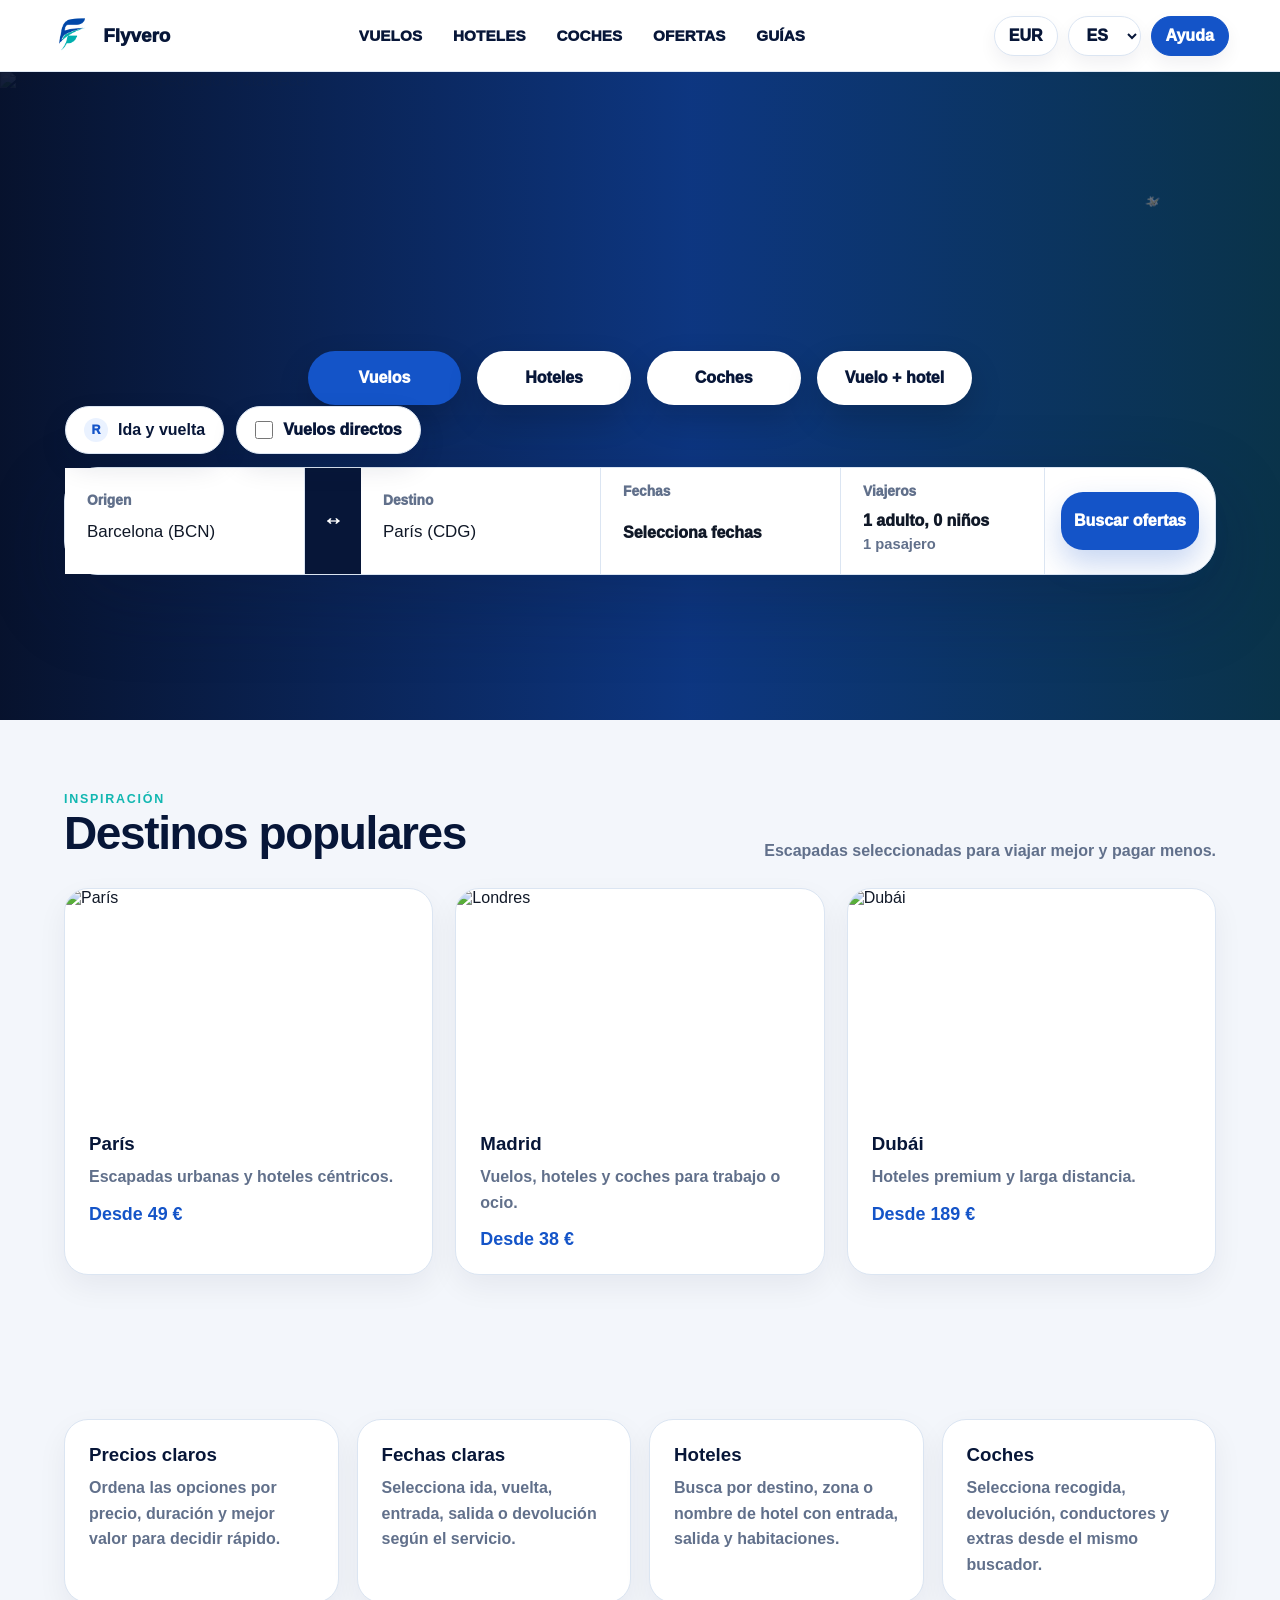
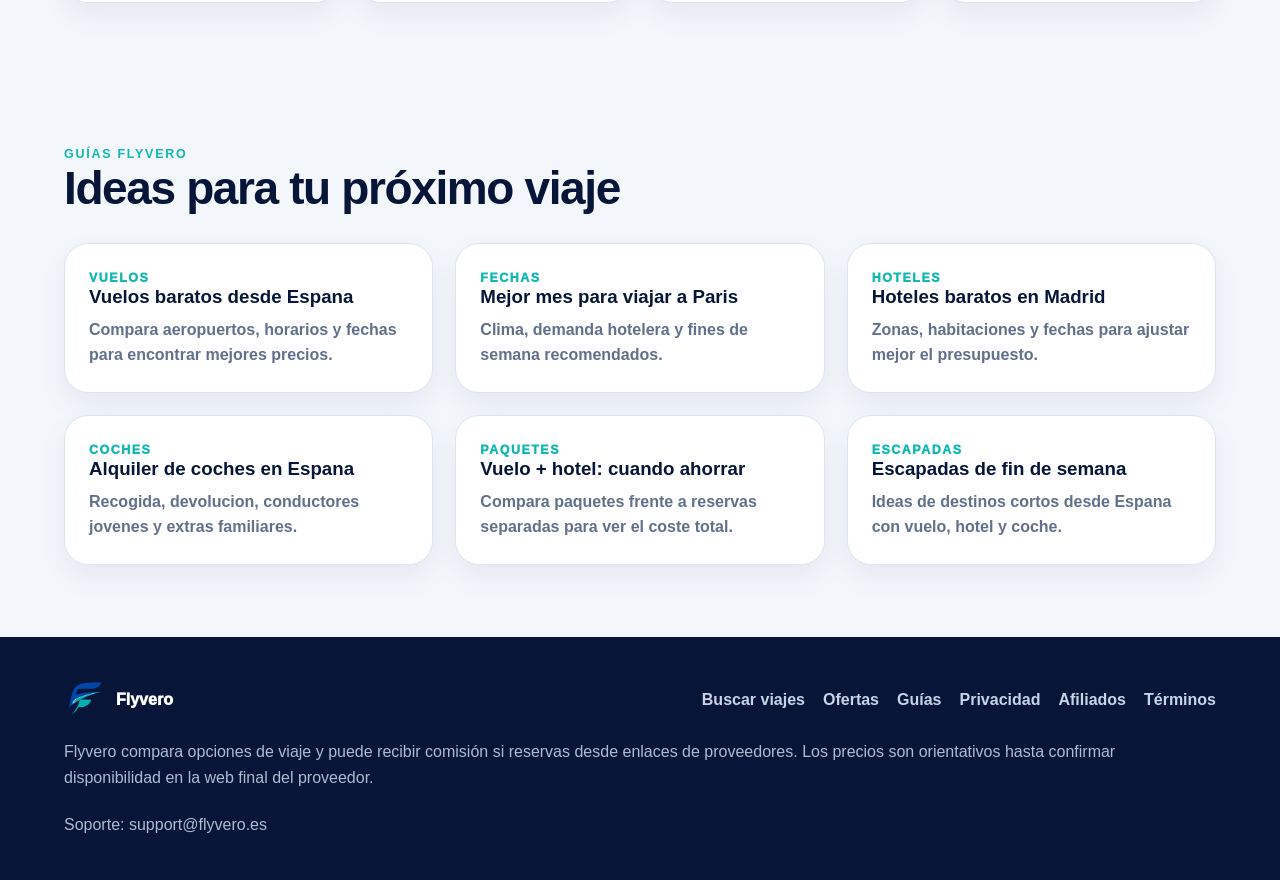
==== commit a4908080: "Add files via upload" ====
--- a/Web Vuelos, coches, hoteles/index.html
+++ b/Web Vuelos, coches, hoteles/index.html
@@ -4,9 +4,44 @@
   <meta charset="utf-8" />
   <meta name="viewport" content="width=device-width, initial-scale=1" />
   <meta name="description" content="Flyvero compara vuelos, hoteles, coches y paquetes con precios claros y buscadores adaptados a cada viaje." />
+  <meta name="robots" content="index, follow, max-image-preview:large" />
+  <meta name="theme-color" content="#1454c8" />
+  <link rel="canonical" href="https://www.flyvero.es/" />
+  <meta property="og:locale" content="es_ES" />
+  <meta property="og:type" content="website" />
+  <meta property="og:site_name" content="Flyvero" />
+  <meta property="og:title" content="Flyvero | Vuelos, hoteles y coches al mejor precio" />
+  <meta property="og:description" content="Compara vuelos, hoteles, coches y paquetes con precios claros y buscadores adaptados a cada viaje." />
+  <meta property="og:url" content="https://www.flyvero.es/" />
+  <meta property="og:image" content="https://www.flyvero.es/assets/travel-hero.png" />
+  <meta name="twitter:card" content="summary_large_image" />
+  <meta name="twitter:title" content="Flyvero | Vuelos, hoteles y coches al mejor precio" />
+  <meta name="twitter:description" content="Compara vuelos, hoteles, coches y paquetes con precios claros y buscadores adaptados a cada viaje." />
+  <meta name="twitter:image" content="https://www.flyvero.es/assets/travel-hero.png" />
   <title>Flyvero | Vuelos, hoteles y coches al mejor precio</title>
   <link rel="icon" href="assets/flyvero-mark.png" type="image/png" />
+  <!-- Google AdSense: cuando tengas tu ID real, coloca aqui el script oficial con tu ca-pub. -->
   <link rel="stylesheet" href="styles.css" />
+  <script type="application/ld+json">
+    {
+      "@context": "https://schema.org",
+      "@type": "WebSite",
+      "name": "Flyvero",
+      "url": "https://www.flyvero.es/",
+      "description": "Comparador de vuelos, hoteles, coches y paquetes de viaje.",
+      "publisher": {
+        "@type": "Organization",
+        "name": "Flyvero",
+        "url": "https://www.flyvero.es/",
+        "logo": "https://www.flyvero.es/assets/flyvero-mark.png"
+      },
+      "potentialAction": {
+        "@type": "SearchAction",
+        "target": "https://www.flyvero.es/results?product=flight&destination={search_term_string}",
+        "query-input": "required name=search_term_string"
+      }
+    }
+  </script>
 </head>
 <body>
   <header class="site-header">
@@ -15,9 +50,9 @@
       <span>Flyvero</span>
     </a>
     <nav class="main-nav" aria-label="Navegación principal">
-      <a href="#search" data-nav-product="flight">Vuelos</a>
-      <a href="#search" data-nav-product="hotel">Hoteles</a>
-      <a href="#search" data-nav-product="car">Coches</a>
+      <a href="/" data-nav-product="flight">Vuelos</a>
+      <a href="/" data-nav-product="hotel">Hoteles</a>
+      <a href="/" data-nav-product="car">Coches</a>
       <a href="results.html">Ofertas</a>
       <a href="#guides">Guías</a>
     </nav>
@@ -180,9 +215,12 @@
         <div><p class="eyebrow dark">Guías Flyvero</p><h2>Ideas para tu próximo viaje</h2></div>
       </div>
       <div class="guide-grid">
-        <article><span>Vuelos</span><h3>Vuelos baratos desde Barcelona</h3><p>Compara El Prat, Girona y Reus para encontrar mejores precios.</p></article>
-        <article><span>Fechas</span><h3>Mejor mes para viajar a París</h3><p>Clima, demanda y fines de semana recomendados.</p></article>
-        <article><span>Coches</span><h3>Ruta por la Costa del Sol</h3><p>Vuelo, hotel y coche para escapadas desde España.</p></article>
+        <article><a href="guias/vuelos-baratos-desde-espana.html"><span>Vuelos</span><h3>Vuelos baratos desde Espana</h3><p>Compara aeropuertos, horarios y fechas para encontrar mejores precios.</p></a></article>
+        <article><a href="guias/mejor-mes-viajar-paris.html"><span>Fechas</span><h3>Mejor mes para viajar a Paris</h3><p>Clima, demanda hotelera y fines de semana recomendados.</p></a></article>
+        <article><a href="guias/hoteles-baratos-madrid.html"><span>Hoteles</span><h3>Hoteles baratos en Madrid</h3><p>Zonas, habitaciones y fechas para ajustar mejor el presupuesto.</p></a></article>
+        <article><a href="guias/alquiler-coches-espana.html"><span>Coches</span><h3>Alquiler de coches en Espana</h3><p>Recogida, devolucion, conductores jovenes y extras familiares.</p></a></article>
+        <article><a href="guias/vuelo-hotel-ahorrar.html"><span>Paquetes</span><h3>Vuelo + hotel: cuando ahorrar</h3><p>Compara paquetes frente a reservas separadas para ver el coste total.</p></a></article>
+        <article><a href="guias/escapadas-fin-de-semana.html"><span>Escapadas</span><h3>Escapadas de fin de semana</h3><p>Ideas de destinos cortos desde Espana con vuelo, hotel y coche.</p></a></article>
       </div>
     </section>
   </main>
@@ -190,7 +228,7 @@
   <footer class="site-footer">
     <div class="footer-brand"><img src="assets/flyvero-mark.png" alt="" aria-hidden="true" /><span>Flyvero</span></div>
     <div>
-      <a href="#search" data-i18n="searchTrips">Buscar viajes</a>
+      <a href="/" data-i18n="searchTrips">Buscar viajes</a>
       <a href="results.html" data-i18n="deals">Ofertas</a>
       <a href="#guides" data-i18n="guides">Guías</a>
       <a href="privacidad.html" data-i18n="privacy">Privacidad</a>
@@ -198,9 +236,11 @@
       <a href="terminos.html" data-i18n="terms">Términos</a>
     </div>
     <p data-i18n="footerDisclosure">Flyvero compara opciones de viaje y puede recibir comisión si reservas desde enlaces de proveedores. Los precios son orientativos hasta confirmar disponibilidad en la web final del proveedor.</p>
+    <p class="footer-contact">Soporte: <a href="mailto:support@flyvero.es">support@flyvero.es</a></p>
   </footer>
 
   <script src="app.js"></script>
 </body>
 </html>
 
+
--- a/Web Vuelos, coches, hoteles/styles.css
+++ b/Web Vuelos, coches, hoteles/styles.css
@@ -3081,3 +3081,148 @@
     grid-template-columns:1fr!important;
   }
 }
+
+/* Final car extras and mobile hero backgrounds */
+.trip-form.is-car .product-extra-options{
+  overflow:visible!important;
+}
+
+.trip-form.is-car .car-option-row{
+  display:flex!important;
+  align-items:center!important;
+  gap:18px!important;
+  flex-wrap:wrap!important;
+  grid-column:1/-1!important;
+  margin:2px 0 0!important;
+}
+
+.trip-form.is-car .car-option-row .extra-check{
+  position:static!important;
+  display:inline-flex!important;
+  align-items:center!important;
+  gap:9px!important;
+  width:auto!important;
+  max-width:100%!important;
+  margin:0!important;
+  padding:0!important;
+  border:0!important;
+  border-radius:0!important;
+  background:transparent!important;
+  box-shadow:none!important;
+  color:var(--navy)!important;
+  font-weight:950!important;
+  line-height:1.2!important;
+  white-space:normal!important;
+}
+
+.trip-form.is-car .car-option-row .extra-check span{
+  color:inherit!important;
+}
+
+.trip-form.is-car .car-option-row .extra-check input{
+  flex:0 0 auto!important;
+  width:18px!important;
+  height:18px!important;
+  margin:0!important;
+  accent-color:var(--brand)!important;
+}
+
+@media(max-width:760px){
+  body:not(.results-page-body) .hero{
+    position:relative!important;
+    min-height:100svh!important;
+    background:#071d3a url("assets/travel-hero.png") center/cover no-repeat!important;
+  }
+
+  body:not(.results-page-body) .hero .hero-bg{
+    display:block!important;
+    position:absolute!important;
+    inset:0!important;
+    width:100%!important;
+    height:100%!important;
+    object-fit:cover!important;
+    object-position:center!important;
+    z-index:0!important;
+    opacity:.78!important;
+    visibility:visible!important;
+  }
+
+  body:not(.results-page-body) .hero-shade,
+  body:not(.results-page-body) .hero::after{
+    z-index:1!important;
+  }
+
+  body:not(.results-page-body) .hero-content,
+  body:not(.results-page-body) .search-card,
+  body:not(.results-page-body) .product-tabs,
+  body:not(.results-page-body) .trip-form{
+    position:relative!important;
+    z-index:2!important;
+  }
+
+  .results-page-body .results-hero{
+    position:relative!important;
+    background:#071d3a url("assets/travel-hero.png") center/cover no-repeat!important;
+  }
+
+  .results-page-body .results-hero::after{
+    z-index:1!important;
+  }
+
+  .results-page-body .results-title,
+  .results-page-body .results-search-card{
+    position:relative!important;
+    z-index:2!important;
+  }
+
+  .trip-form.is-car .product-extra-options{
+    grid-template-columns:1fr 1fr!important;
+    align-items:start!important;
+  }
+
+  .trip-form.is-car .car-option-row{
+    gap:12px!important;
+    margin:0!important;
+  }
+
+  .trip-form.is-car .car-option-row .extra-check{
+    font-size:.86rem!important;
+  }
+}
+
+@media(max-width:430px){
+  .trip-form.is-car .product-extra-options{
+    grid-template-columns:1fr!important;
+  }
+
+  .trip-form.is-car .car-option-row{
+    display:grid!important;
+    grid-template-columns:1fr!important;
+  }
+}
+
+/* SEO guide links and public contact */
+.guide-grid article a{
+  display:block!important;
+  height:100%!important;
+  color:inherit!important;
+  text-decoration:none!important;
+}
+
+.guide-grid article a:hover h3{
+  color:var(--brand)!important;
+}
+
+.footer-contact{
+  margin-top:4px!important;
+}
+
+.footer-contact a,
+.site-footer a{
+  color:inherit;
+}
+
+.footer-contact a:hover,
+.site-footer a:hover{
+  color:#fff;
+}
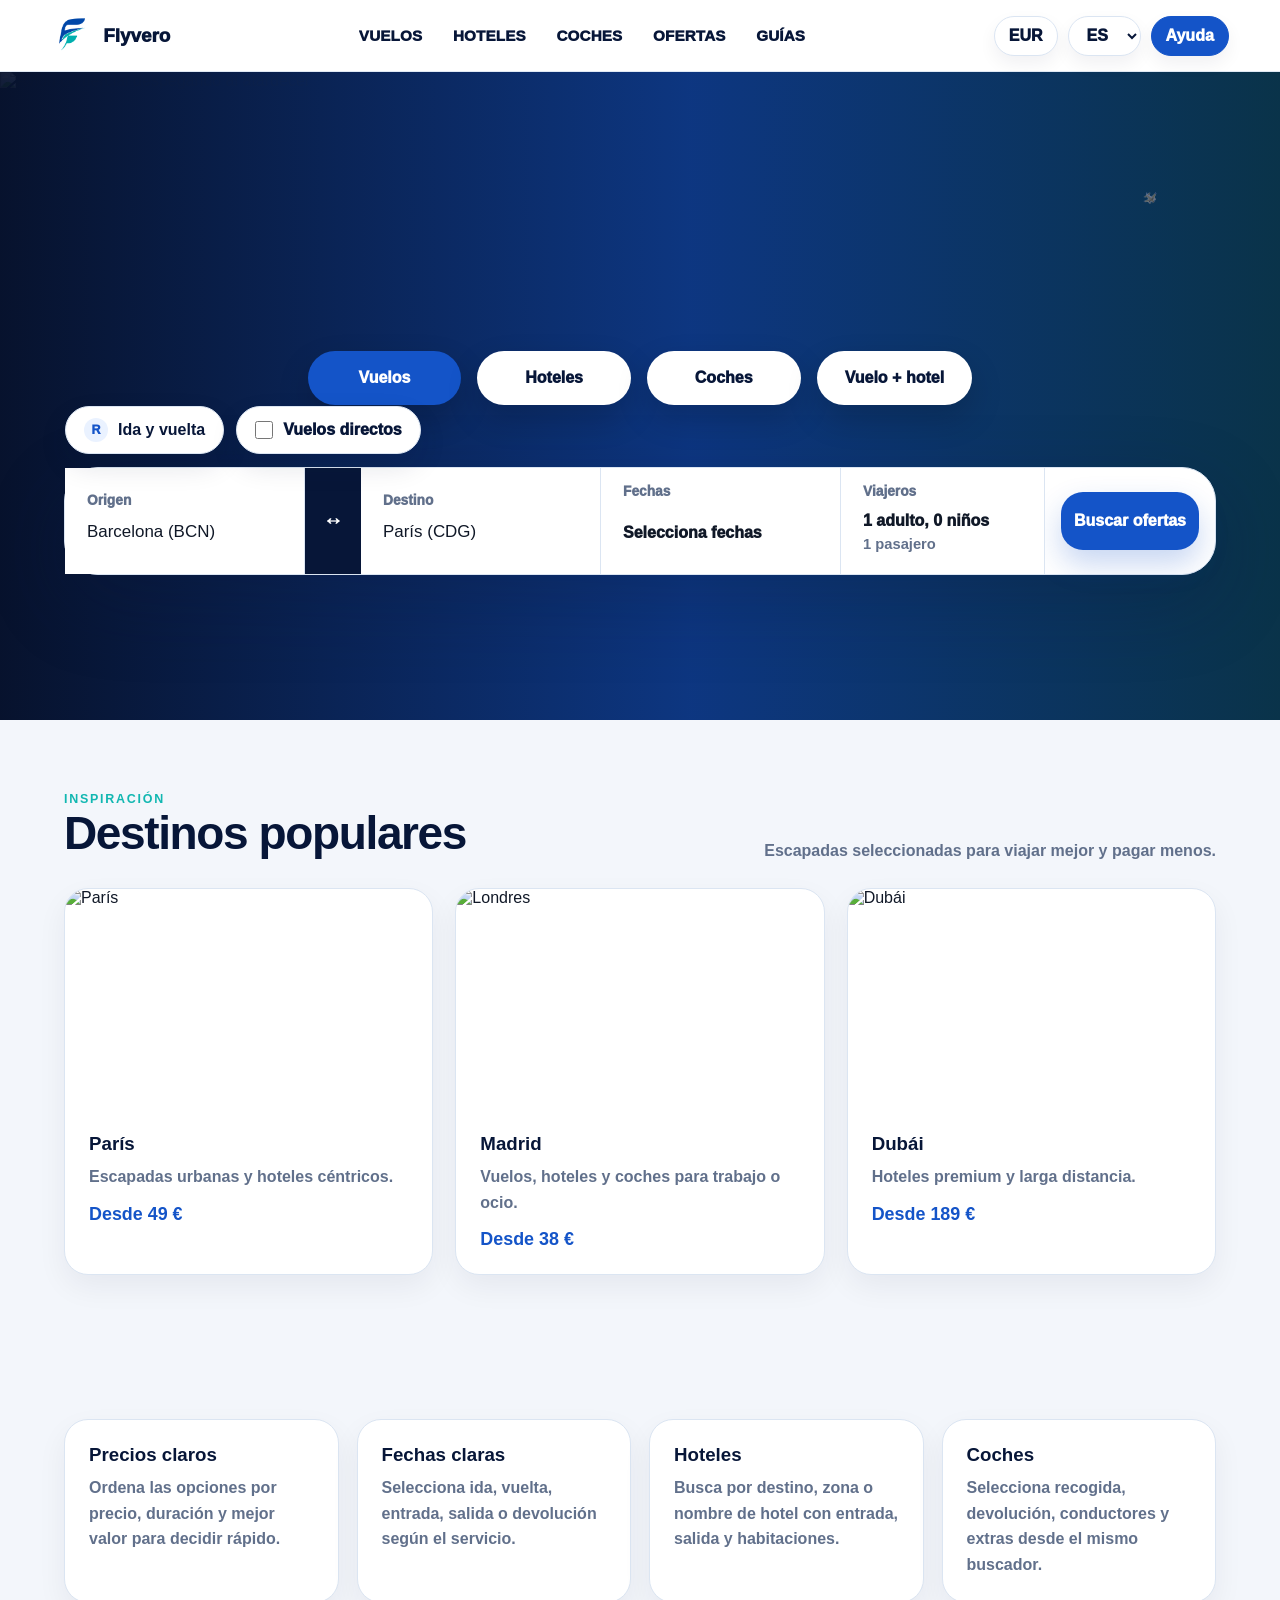
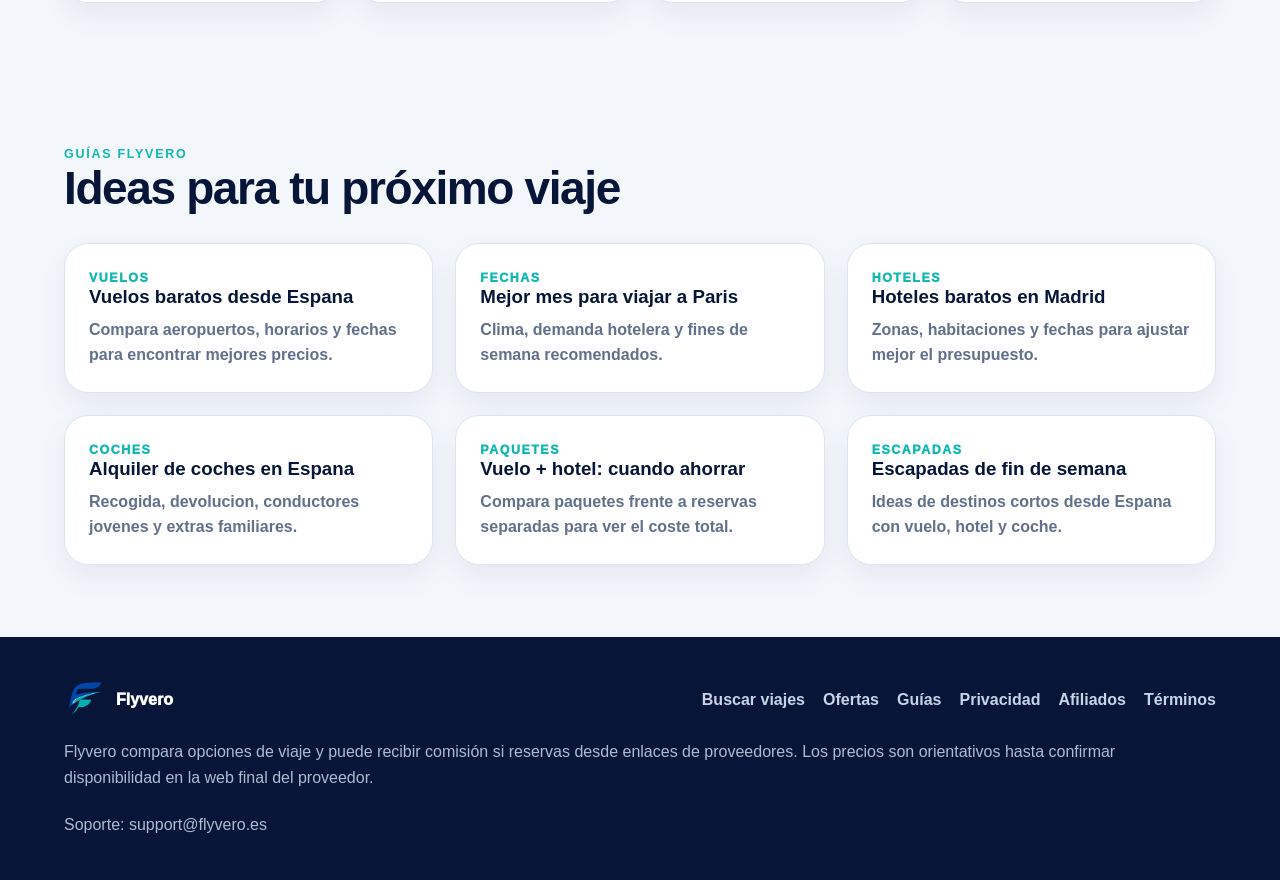
==== commit 2523f881: "Add files via upload" ====
--- a/Web Vuelos, coches, hoteles/index.html
+++ b/Web Vuelos, coches, hoteles/index.html
@@ -42,6 +42,14 @@
       }
     }
   </script>
+  <script nowprocket data-noptimize="1" data-cfasync="false" data-wpfc-render="false" seraph-accel-crit="1" data-no-defer="1">
+    (function () {
+      var script = document.createElement("script");
+      script.async = 1;
+      script.src = "https://emrldtp.cc/NTQ1NDkx.js?t=545491";
+      document.head.appendChild(script);
+    })();
+  </script>
 </head>
 <body>
   <header class="site-header">
